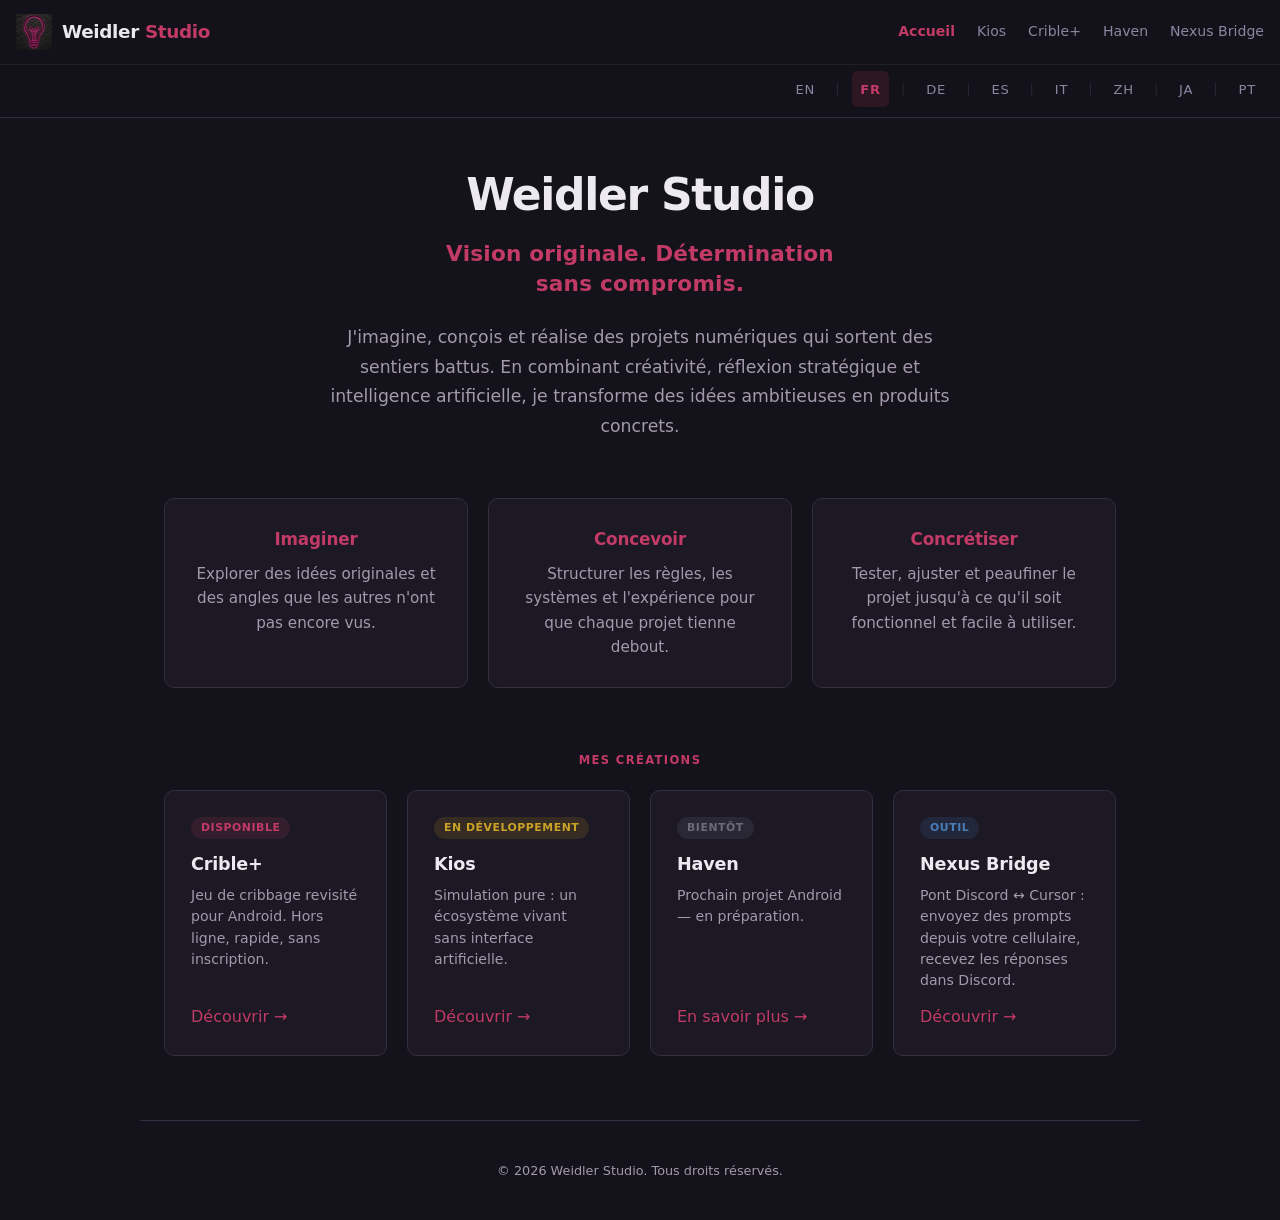
==== index.html @ 085fc71f "Add files via upload" ====
<!DOCTYPE html>
<html lang="fr">
<head>
    <meta charset="UTF-8">
    <meta name="viewport" content="width=device-width, initial-scale=1.0">
    <meta name="theme-color" content="#14121a">
    <meta name="color-scheme" content="dark">
    <title>Weidler Studio</title>
    <link rel="icon" href="assets/favicon.png" type="image/png" sizes="48x48">
    <link rel="stylesheet" href="css/site.css">
    <link rel="stylesheet" href="css/home.css">
</head>
<body class="page-home">

    <header class="site-header">
        <div class="header-top">
            <div class="header-brand">
                <a href="index.html" class="logo-link">
                    <img src="assets/logo-nav.png" alt="" class="logo-icon" width="36" height="36">
                    <span class="logo-text">Weidler <span>Studio</span></span>
                </a>
                <button type="button" class="nav-toggle" id="navToggle" aria-label="Menu" aria-expanded="false">☰</button>
            </div>
            <nav class="main-nav" id="mainNav" aria-label="Navigation principale">
                <a href="index.html" class="active" data-translate>Accueil</a>
                <a href="kios/index.html" data-translate>Kios</a>
                <a href="cribleplus/index.html">Crible+</a>
                <a href="haven/index.html">Haven</a>
                <a href="nexus-bridge/index.html">Nexus Bridge</a>
            </nav>
        </div>
        <div class="lang-bar">
            <span class="lang-status" id="langStatus" data-translate>Traduction…</span>
            <nav class="lang-switcher" id="langFlags" aria-label="Choisir la langue">
                <button type="button" class="lang-btn" data-lang="en" title="English">EN</button>
                <span class="lang-sep" aria-hidden="true">|</span>
                <button type="button" class="lang-btn active" data-lang="fr" title="Français">FR</button>
                <span class="lang-sep" aria-hidden="true">|</span>
                <button type="button" class="lang-btn" data-lang="de" title="Deutsch">DE</button>
                <span class="lang-sep" aria-hidden="true">|</span>
                <button type="button" class="lang-btn" data-lang="es" title="Español">ES</button>
                <span class="lang-sep" aria-hidden="true">|</span>
                <button type="button" class="lang-btn" data-lang="it" title="Italiano">IT</button>
                <span class="lang-sep" aria-hidden="true">|</span>
                <button type="button" class="lang-btn" data-lang="zh-CN" title="中文">ZH</button>
                <span class="lang-sep" aria-hidden="true">|</span>
                <button type="button" class="lang-btn" data-lang="ja" title="日本語">JA</button>
                <span class="lang-sep" aria-hidden="true">|</span>
                <button type="button" class="lang-btn" data-lang="pt" title="Português">PT</button>
            </nav>
        </div>
    </header>

    <main>
        <section class="home-hero">
            <h1 class="home-title" data-translate>Weidler Studio</h1>
            <p class="home-slogan" data-translate>Vision originale. Détermination sans compromis.</p>
            <p class="home-lead" data-translate>J'imagine, conçois et réalise des projets numériques qui sortent des sentiers battus. En combinant créativité, réflexion stratégique et intelligence artificielle, je transforme des idées ambitieuses en produits concrets.</p>
        </section>

        <div class="pillars">
            <article class="pillar-card">
                <h3 data-translate>Imaginer</h3>
                <p data-translate>Explorer des idées originales et des angles que les autres n'ont pas encore vus.</p>
            </article>
            <article class="pillar-card">
                <h3 data-translate>Concevoir</h3>
                <p data-translate>Structurer les règles, les systèmes et l'expérience pour que chaque projet tienne debout.</p>
            </article>
            <article class="pillar-card">
                <h3 data-translate>Concrétiser</h3>
                <p data-translate>Tester, ajuster et peaufiner le projet jusqu'à ce qu'il soit fonctionnel et facile à utiliser.</p>
            </article>
        </div>

        <p class="section-label" data-translate>Mes créations</p>
        <div class="products-grid">
            <a href="cribleplus/index.html" class="product-card">
                <span class="badge badge-available" data-translate>Disponible</span>
                <h3>Crible+</h3>
                <p data-translate>Jeu de cribbage revisité pour Android. Hors ligne, rapide, sans inscription.</p>
                <span class="card-arrow" data-translate>Découvrir →</span>
            </a>
            <a href="kios/index.html" class="product-card">
                <span class="badge badge-dev" data-translate>En développement</span>
                <h3>Kios</h3>
                <p data-translate>Simulation pure : un écosystème vivant sans interface artificielle.</p>
                <span class="card-arrow" data-translate>Découvrir →</span>
            </a>
            <a href="haven/index.html" class="product-card">
                <span class="badge badge-soon" data-translate>Bientôt</span>
                <h3>Haven</h3>
                <p data-translate>Prochain projet Android — en préparation.</p>
                <span class="card-arrow" data-translate>En savoir plus →</span>
            </a>
            <a href="nexus-bridge/index.html" class="product-card">
                <span class="badge badge-tool" data-translate>Outil</span>
                <h3>Nexus Bridge</h3>
                <p data-translate>Pont Discord ↔ Cursor : envoyez des prompts depuis votre cellulaire, recevez les réponses dans Discord.</p>
                <span class="card-arrow" data-translate>Découvrir →</span>
            </a>
        </div>
    </main>

    <footer class="site-footer" data-translate>&copy; 2026 Weidler Studio. Tous droits réservés.</footer>

    <script src="js/nav.js"></script>
    <script src="js/i18n.js"></script>
</body>
</html>
---- css/site.css ----
:root {
    --bg-deep: #08080c;
    --bg-surface: #111118;
    --bg-card: #18181f;
    --border: #2a2a35;
    --text: #e8e8ed;
    --text-muted: #8888a0;
    --accent: #b83a5c;
    --accent-dim: #8f2d48;
    --accent-glow: rgba(184, 58, 92, 0.18);
    --accent-soft: rgba(184, 58, 92, 0.1);
    --badge-dev: #c9a227;
    --badge-soon: #6b6b7a;
    --badge-tool: #4a7eb8;
    --radius: 10px;
    --header-h: 64px;
    --lang-bar-h: 34px;
    --font: "Segoe UI", system-ui, -apple-system, BlinkMacSystemFont, sans-serif;
}

*, *::before, *::after { box-sizing: border-box; margin: 0; padding: 0; }

html {
    scroll-behavior: smooth;
    overflow-x: hidden;
}

body {
    background-color: var(--bg-deep);
    color: var(--text);
    font-family: var(--font);
    line-height: 1.5;
    overflow-x: hidden;
    padding-top: calc(var(--header-h) + var(--lang-bar-h));
    min-width: 0;
}

img, video, svg { max-width: 100%; height: auto; }

/* ── Header ── */
.site-header {
    position: fixed;
    top: 0;
    left: 0;
    right: 0;
    z-index: 200;
    background: rgba(17, 17, 24, 0.94);
    backdrop-filter: blur(12px);
    -webkit-backdrop-filter: blur(12px);
    border-bottom: 1px solid var(--border);
}

.header-top {
    display: flex;
    align-items: center;
    justify-content: space-between;
    flex-wrap: wrap;
    gap: 12px;
    padding: 10px clamp(16px, 4vw, 40px);
    min-height: var(--header-h);
}

.header-brand {
    display: flex;
    align-items: center;
    gap: 12px;
    min-width: 0;
}

.logo-link {
    display: flex;
    align-items: center;
    gap: 10px;
    text-decoration: none;
    min-width: 0;
}

.logo-icon {
    width: 36px;
    height: 36px;
    object-fit: contain;
    flex-shrink: 0;
}

.logo-text {
    font-size: clamp(0.95rem, 2.8vw, 1.15rem);
    font-weight: 700;
    color: var(--text);
    letter-spacing: -0.02em;
    white-space: nowrap;
}

.logo-text span { color: var(--accent); }

.nav-toggle {
    display: none;
    background: var(--bg-card);
    border: 1px solid var(--border);
    color: var(--text);
    width: 40px;
    height: 40px;
    border-radius: 8px;
    font-size: 1.25rem;
    cursor: pointer;
    flex-shrink: 0;
}

.lang-bar {
    display: flex;
    align-items: center;
    justify-content: flex-end;
    gap: 14px;
    min-height: var(--lang-bar-h);
    padding: 6px clamp(16px, 4vw, 40px) 10px;
    border-top: 1px solid rgba(42, 42, 53, 0.55);
}

.lang-status {
    font-size: 0.68rem;
    color: var(--accent);
    display: none;
    white-space: nowrap;
    letter-spacing: 0.02em;
}
.lang-status.visible { display: inline; }

.lang-switcher {
    display: flex;
    flex-wrap: wrap;
    align-items: center;
    justify-content: flex-end;
    gap: 0;
    font-size: clamp(0.72rem, 1.8vw, 0.82rem);
    letter-spacing: 0.06em;
    text-transform: uppercase;
}

.lang-sep {
    color: var(--border);
    margin: 0 clamp(8px, 1.5vw, 12px);
    font-weight: 300;
    user-select: none;
    opacity: 0.9;
}

.lang-btn {
    background: none;
    border: none;
    color: var(--text-muted);
    padding: 6px 8px;
    min-height: 36px;
    font-family: inherit;
    font-size: inherit;
    font-weight: 500;
    letter-spacing: inherit;
    text-transform: inherit;
    cursor: pointer;
    white-space: nowrap;
    transition: color 0.2s ease, background 0.2s ease;
    border-radius: 6px;
    -webkit-tap-highlight-color: transparent;
}
.lang-btn .lang-native {
    font-weight: 400;
    text-transform: none;
    letter-spacing: 0;
    opacity: 0.88;
}
.lang-btn:hover { color: var(--text); }
.lang-btn.active {
    color: var(--accent);
    font-weight: 600;
}
.lang-btn:disabled { opacity: 0.4; cursor: wait; }

.main-nav {
    display: flex;
    align-items: center;
    gap: clamp(10px, 2.5vw, 22px);
    flex-wrap: wrap;
}
.main-nav a {
    color: var(--text-muted);
    text-decoration: none;
    font-size: clamp(0.78rem, 1.9vw, 0.88rem);
    font-weight: 500;
    transition: color 0.2s;
    white-space: nowrap;
}
.main-nav a:hover { color: var(--text); }
.main-nav a.active {
    color: var(--accent);
    font-weight: 600;
}

/* ── Layout ── */
main {
    width: 100%;
    max-width: 1000px;
    margin: 0 auto;
    padding: clamp(32px, 6vw, 56px) clamp(16px, 4vw, 24px);
}

.site-footer {
    text-align: center;
    color: var(--text-muted);
    font-size: clamp(0.75rem, 2vw, 0.8rem);
    padding: clamp(28px, 6vw, 40px) clamp(16px, 4vw, 24px);
    border-top: 1px solid var(--border);
    margin-top: 8px;
    max-width: 1000px;
    margin-left: auto;
    margin-right: auto;
}

/* ── Badges ── */
.badge {
    display: inline-block;
    padding: 3px 10px;
    border-radius: 20px;
    font-size: 0.68rem;
    font-weight: 700;
    letter-spacing: 0.05em;
    text-transform: uppercase;
    margin-bottom: 12px;
    width: fit-content;
}
.badge-available {
    background: var(--accent-soft);
    color: var(--accent);
}
.badge-dev {
    background: rgba(201, 162, 39, 0.15);
    color: var(--badge-dev);
}
.badge-soon {
    background: rgba(107, 107, 122, 0.2);
    color: var(--badge-soon);
}
.badge-tool {
    background: rgba(74, 126, 184, 0.15);
    color: var(--badge-tool);
}

/* ── Product pages ── */
.page-hero {
    display: grid;
    grid-template-columns: 1.1fr 0.9fr;
    gap: clamp(24px, 5vw, 40px);
    align-items: center;
    margin-bottom: clamp(40px, 8vw, 64px);
}

.page-hero h1 {
    font-size: clamp(1.75rem, 5vw, 2.4rem);
    font-weight: 800;
    letter-spacing: -0.03em;
    margin-bottom: 14px;
}

.page-hero .lead {
    color: var(--text-muted);
    font-size: clamp(0.95rem, 2.4vw, 1.05rem);
    line-height: 1.65;
    margin-bottom: 24px;
    max-width: 54ch;
}

.preview-box {
    background: var(--bg-surface);
    border: 1px solid rgba(184, 58, 92, 0.3);
    border-radius: var(--radius);
    aspect-ratio: 16 / 10;
    min-height: 160px;
    width: 100%;
    overflow: hidden;
    box-shadow: 0 0 24px var(--accent-glow);
}
.preview-box img {
    width: 100%;
    height: 100%;
    object-fit: cover;
    object-position: center;
    display: block;
}
.preview-box picture {
    display: block;
    width: 100%;
    height: 100%;
}
.preview-box.contain img { object-fit: contain; padding: 16px; }

.btn-primary {
    display: inline-block;
    background: var(--accent);
    color: #fff;
    padding: 12px 22px;
    border-radius: var(--radius);
    font-weight: 600;
    font-size: clamp(0.9rem, 2vw, 1rem);
    text-decoration: none;
    border: none;
    cursor: pointer;
    transition: transform 0.2s, box-shadow 0.2s, opacity 0.2s;
    max-width: 100%;
    text-align: center;
}
.btn-primary:hover {
    transform: translateY(-2px);
    box-shadow: 0 8px 24px var(--accent-glow);
}
.btn-primary:disabled,
.btn-primary.disabled {
    opacity: 0.45;
    cursor: not-allowed;
    transform: none;
    box-shadow: none;
    pointer-events: none;
}

.btn-outline {
    display: inline-block;
    background: transparent;
    border: 1px solid var(--accent);
    color: var(--accent);
    padding: 12px 22px;
    border-radius: var(--radius);
    font-weight: 600;
    font-size: clamp(0.9rem, 2vw, 1rem);
    text-decoration: none;
    transition: background 0.2s;
}
.btn-outline:hover { background: var(--accent-soft); }

.note-muted {
    color: var(--text-muted);
    font-size: 0.82rem;
    margin-top: 14px;
    line-height: 1.5;
    max-width: 48ch;
}

.features-section { margin-bottom: clamp(40px, 8vw, 64px); }

.features-title {
    font-size: clamp(1.15rem, 3vw, 1.4rem);
    font-weight: 700;
    margin-bottom: clamp(18px, 4vw, 24px);
    letter-spacing: -0.02em;
    text-align: center;
}

.features-grid {
    display: grid;
    grid-template-columns: repeat(auto-fit, minmax(min(100%, 260px), 1fr));
    gap: clamp(14px, 3vw, 20px);
}

.feature-card {
    background: var(--bg-surface);
    border: 1px solid var(--border);
    border-radius: var(--radius);
    padding: clamp(20px, 4vw, 28px);
    text-align: center;
}
.feature-card h3 {
    color: var(--accent);
    font-size: 1rem;
    font-weight: 700;
    margin-bottom: 10px;
}
.feature-card p {
    color: var(--text-muted);
    font-size: 0.92rem;
    line-height: 1.55;
}

/* ── Discussion (Kios) ── */
.discussion-title {
    font-size: clamp(1.25rem, 3.5vw, 1.6rem);
    font-weight: 700;
    letter-spacing: -0.02em;
    margin-bottom: 8px;
}
.discussion-subtitle {
    color: var(--text-muted);
    font-size: clamp(0.88rem, 2.4vw, 0.95rem);
    margin-bottom: 24px;
    line-height: 1.6;
    max-width: 60ch;
}

.form-card {
    background: var(--bg-surface);
    border: 1px solid var(--border);
    border-radius: var(--radius);
    padding: clamp(20px, 4vw, 28px);
    margin-bottom: 28px;
}
.form-grid { display: grid; grid-template-columns: 1fr; gap: 16px; }
.form-group {
    display: flex;
    flex-direction: column;
    gap: 8px;
}
.form-group label {
    color: var(--text-muted);
    font-size: 0.85rem;
    font-weight: 500;
}
input, textarea {
    width: 100%;
    background: var(--bg-card);
    border: 1px solid var(--border);
    border-radius: 6px;
    padding: 12px 16px;
    color: var(--text);
    font-family: inherit;
    font-size: 16px;
    transition: border-color 0.2s;
}
input:focus, textarea:focus {
    outline: none;
    border-color: var(--accent);
}
textarea { resize: vertical; min-height: 100px; }

.btn-submit {
    width: fit-content;
    background: transparent;
    border: 1px solid var(--accent);
    color: var(--accent);
    padding: 12px 22px;
    border-radius: 6px;
    font-weight: 600;
    font-size: 0.92rem;
    cursor: pointer;
    transition: background 0.2s;
}
.btn-submit:hover { background: var(--accent-soft); }

.comment-list { display: flex; flex-direction: column; gap: 12px; }
.comment-card {
    background: var(--bg-surface);
    border: 1px solid var(--border);
    border-radius: var(--radius);
    padding: clamp(16px, 3vw, 22px);
}
.comment-author {
    font-weight: 600;
    color: var(--accent);
    font-size: 0.92rem;
    margin-bottom: 6px;
}
.comment-text {
    color: var(--text);
    font-size: 0.95rem;
    word-break: break-word;
    margin-bottom: 6px;
}
.btn-translate-comment {
    background: none;
    border: none;
    padding: 0;
    font-family: inherit;
    font-size: 0.78rem;
    font-weight: 600;
    color: var(--accent);
    cursor: pointer;
    text-decoration: underline;
    text-underline-offset: 3px;
}
.btn-translate-comment:disabled { opacity: 0.5; cursor: wait; }
.comments-empty-msg {
    color: var(--text-muted);
    font-size: 0.92rem;
    text-align: center;
    padding: 1.5rem;
    border: 1px dashed var(--border);
    border-radius: var(--radius);
}

/* ── Teaser (Haven) ── */
.teaser-box {
    text-align: center;
    padding: clamp(40px, 8vw, 64px) clamp(20px, 4vw, 32px);
    background: var(--bg-surface);
    border: 1px solid var(--border);
    border-radius: var(--radius);
    max-width: 520px;
    margin: 0 auto;
}
.teaser-box h1 { margin-bottom: 16px; }
.teaser-box p {
    color: var(--text-muted);
    line-height: 1.65;
    margin-bottom: 8px;
}

/* ── Responsive ── */
@media (max-width: 992px) {
    .page-hero { grid-template-columns: 1fr; }
    .preview-box { order: -1; max-height: 280px; }
}

@media (max-width: 768px) {
    :root { --header-h: 56px; --lang-bar-h: auto; }
    body { padding-top: 0; }
    .site-header { position: relative; }
    .header-top { min-height: 56px; }
    .nav-toggle { display: block; }
    .main-nav {
        display: none;
        flex-direction: column;
        align-items: flex-start;
        gap: 0;
        width: 100%;
        padding: 8px clamp(16px, 4vw, 40px) 12px;
        border-top: 1px solid var(--border);
    }
    .main-nav.open { display: flex; }
    .main-nav a {
        display: block;
        width: 100%;
        padding: 14px 0;
        border-bottom: 1px solid var(--border);
    }
    .main-nav a:last-child { border-bottom: none; }
    .lang-bar {
        justify-content: center;
        padding: 10px clamp(12px, 3vw, 24px) 14px;
    }
    .lang-switcher {
        justify-content: center;
        gap: 8px;
        font-size: 0.78rem;
    }
    .lang-sep { display: none; }
    .lang-btn {
        padding: 12px 14px;
        min-height: 44px;
        min-width: 44px;
        background: var(--bg-card);
        border: 1px solid var(--border);
        border-radius: 8px;
    }
    .lang-btn.active {
        background: var(--accent-soft);
        border-color: rgba(184, 58, 92, 0.45);
    }
    main { padding-top: 24px; }
}

@media (max-width: 400px) {
    .lang-switcher { font-size: 0.72rem; gap: 6px; }
    .lang-btn { padding: 10px 12px; min-width: 40px; }
    .btn-submit, .btn-primary { width: 100%; }
}

@supports (padding: max(0px)) {
    .header-top {
        padding-left: max(16px, env(safe-area-inset-left));
        padding-right: max(16px, env(safe-area-inset-right));
    }
    .lang-bar {
        padding-left: max(16px, env(safe-area-inset-left));
        padding-right: max(16px, env(safe-area-inset-right));
        padding-bottom: max(10px, env(safe-area-inset-bottom));
    }
}
---- css/home.css ----
/* ── Accueil uniquement (index.html) ── */

.page-home {
    --home-bg: #14121a;
    --home-surface: #1c1824;
    --home-card: #221e2c;
    --home-border: #342e42;
    --home-text: #eceaf0;
    --home-muted: #a39aad;
    --home-accent: #c23a66;
    --home-accent-soft: rgba(194, 58, 102, 0.14);

    background-color: var(--home-bg);
    color: var(--home-text);
}

.page-home .site-header {
    background: rgba(20, 18, 26, 0.96);
    border-bottom-color: var(--home-border);
}

.page-home .logo-text span,
.page-home .main-nav a.active,
.page-home .lang-btn.active,
.page-home .section-label,
.page-home .pillar-card h3,
.page-home .product-card .card-arrow {
    color: var(--home-accent);
}

.page-home .lang-btn.active {
    background: var(--home-accent-soft);
    border-color: rgba(194, 58, 102, 0.4);
}

.page-home .site-footer {
    border-top-color: var(--home-border);
    color: var(--home-muted);
}

/* ── Hero ── */
.page-home .home-hero {
    text-align: center;
    margin-bottom: clamp(36px, 7vw, 56px);
    padding: clamp(8px, 2vw, 16px) 0 0;
}

.page-home .home-title {
    font-size: clamp(2rem, 6.5vw, 2.75rem);
    font-weight: 800;
    letter-spacing: -0.03em;
    color: var(--home-text);
    margin-bottom: clamp(12px, 3vw, 18px);
    line-height: 1.15;
}

.page-home .home-slogan {
    font-size: clamp(1.05rem, 3.8vw, 1.35rem);
    font-weight: 600;
    color: var(--home-accent);
    letter-spacing: 0.01em;
    line-height: 1.4;
    margin-bottom: clamp(18px, 4vw, 24px);
    max-width: 28ch;
    margin-left: auto;
    margin-right: auto;
}

.page-home .home-lead {
    color: var(--home-muted);
    font-size: clamp(0.98rem, 2.6vw, 1.08rem);
    max-width: 58ch;
    margin: 0 auto;
    line-height: 1.72;
}

/* ── Piliers ── */
.page-home .pillars {
    display: grid;
    grid-template-columns: repeat(auto-fit, minmax(min(100%, 240px), 1fr));
    gap: clamp(14px, 3vw, 20px);
    margin-bottom: clamp(40px, 7vw, 64px);
}

.page-home .pillar-card {
    background: var(--home-surface);
    border: 1px solid var(--home-border);
    border-radius: var(--radius);
    padding: clamp(20px, 4vw, 28px);
    text-align: center;
}

.page-home .pillar-card h3 {
    font-size: 1.05rem;
    font-weight: 700;
    margin-bottom: 10px;
    letter-spacing: -0.01em;
}

.page-home .pillar-card p {
    color: var(--home-muted);
    font-size: clamp(0.9rem, 2.2vw, 0.95rem);
    line-height: 1.6;
}

/* ── Produits ── */
.page-home .section-label {
    font-size: 0.72rem;
    font-weight: 700;
    letter-spacing: 0.12em;
    text-transform: uppercase;
    margin-bottom: 20px;
    text-align: center;
}

.page-home .products-grid {
    display: grid;
    grid-template-columns: repeat(auto-fit, minmax(min(100%, 220px), 1fr));
    gap: clamp(14px, 3vw, 20px);
}

.page-home .product-card {
    display: flex;
    flex-direction: column;
    background: var(--home-surface);
    border: 1px solid var(--home-border);
    border-radius: var(--radius);
    padding: clamp(20px, 4vw, 26px);
    text-decoration: none;
    color: inherit;
    transition: border-color 0.2s, transform 0.2s, box-shadow 0.2s;
    min-width: 0;
}

.page-home .product-card:hover {
    border-color: rgba(194, 58, 102, 0.45);
    transform: translateY(-2px);
    box-shadow: 0 8px 28px rgba(0, 0, 0, 0.3);
}

.page-home .product-card h3 {
    font-size: 1.1rem;
    font-weight: 700;
    margin-bottom: 8px;
    letter-spacing: -0.01em;
    color: var(--home-text);
}

.page-home .product-card p {
    color: var(--home-muted);
    font-size: 0.88rem;
    line-height: 1.5;
    flex: 1;
    margin-bottom: 14px;
}

.page-home .badge-available {
    background: var(--home-accent-soft);
    color: var(--home-accent);
}

/* ── Mobile first (Android) ── */
@media (max-width: 768px) {
    .page-home main {
        padding-top: 16px;
        padding-bottom: 28px;
    }

    .page-home .home-hero {
        margin-bottom: 28px;
        padding-top: 4px;
    }

    .page-home .home-title {
        font-size: clamp(1.85rem, 8vw, 2.2rem);
        margin-bottom: 10px;
    }

    .page-home .home-slogan {
        font-size: clamp(1rem, 4.2vw, 1.12rem);
        margin-bottom: 14px;
    }

    .page-home .home-lead {
        font-size: 0.95rem;
        line-height: 1.68;
        text-align: left;
    }

    .page-home .pillars {
        margin-bottom: 32px;
    }

    .page-home .pillar-card {
        text-align: left;
        padding: 18px 20px;
    }
}

@media (max-width: 400px) {
    .page-home .home-lead {
        font-size: 0.92rem;
    }
}
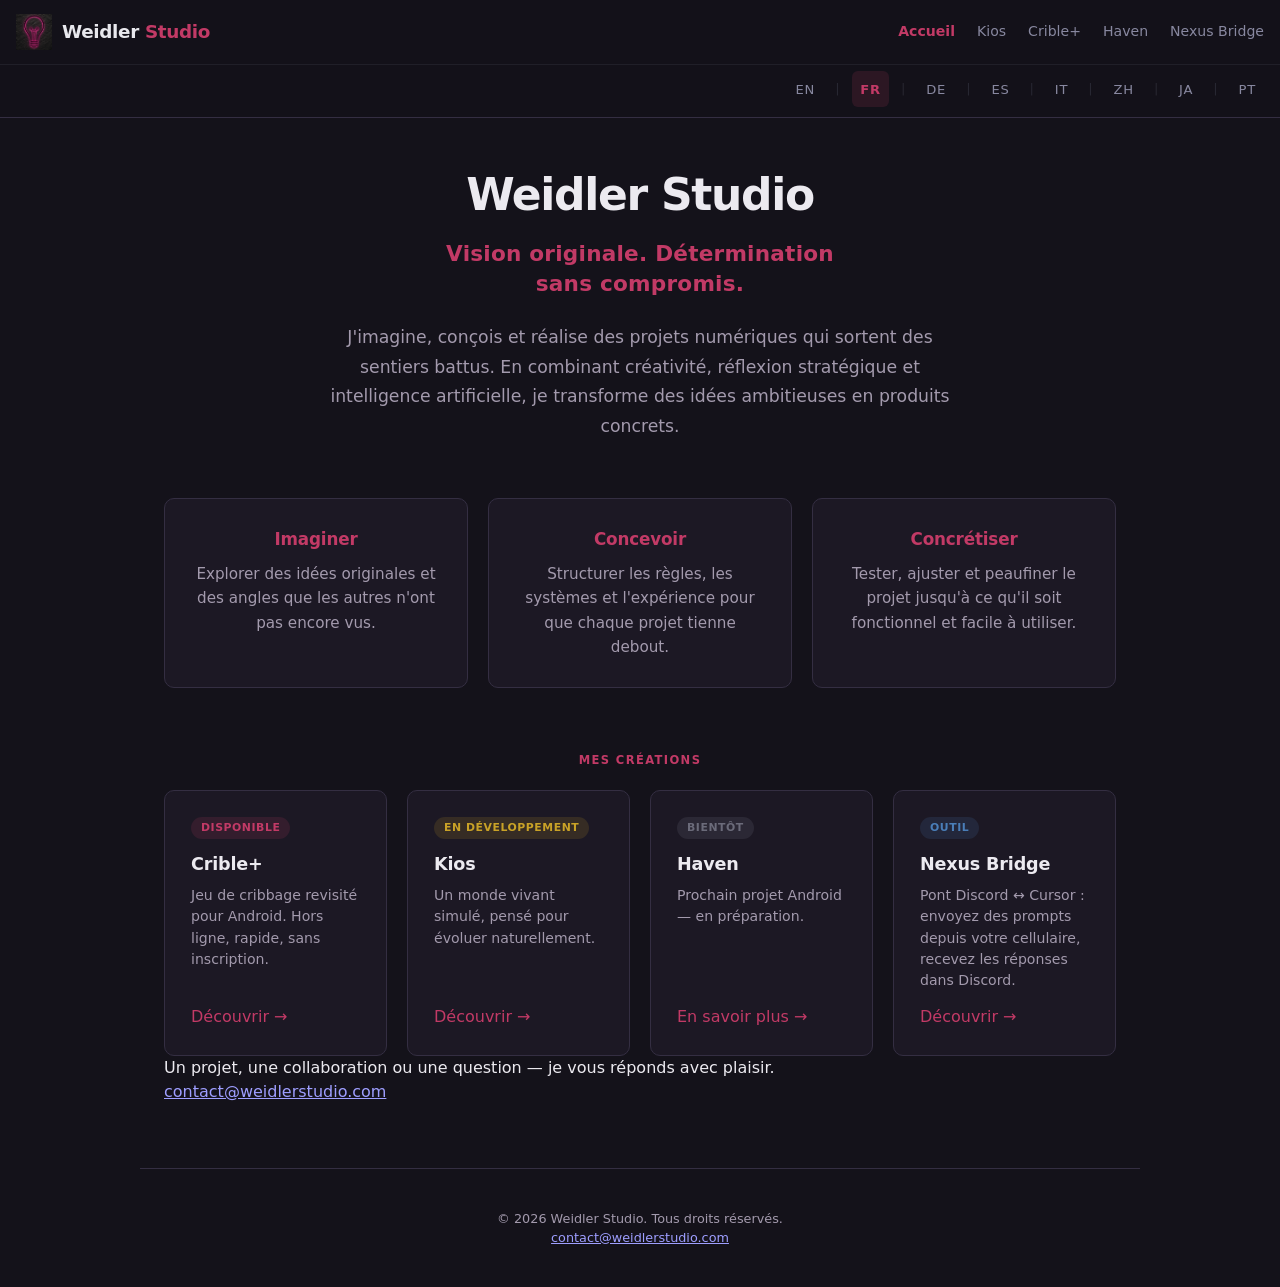
==== commit 2fdf59a5: "Add files via upload" ====
--- a/index.html
+++ b/index.html
@@ -6,7 +6,7 @@
     <meta name="theme-color" content="#14121a">
     <meta name="color-scheme" content="dark">
     <title>Weidler Studio</title>
-    <link rel="icon" href="assets/favicon.png" type="image/png" sizes="48x48">
+    <link rel="icon" href="logo%20weidlerstudio.png" type="image/png">
     <link rel="stylesheet" href="css/site.css">
     <link rel="stylesheet" href="css/home.css">
 </head>
@@ -16,7 +16,7 @@
         <div class="header-top">
             <div class="header-brand">
                 <a href="index.html" class="logo-link">
-                    <img src="assets/logo-nav.png" alt="" class="logo-icon" width="36" height="36">
+                    <img src="logo weidlerstudio.png" alt="" class="logo-icon" width="36" height="36">
                     <span class="logo-text">Weidler <span>Studio</span></span>
                 </a>
                 <button type="button" class="nav-toggle" id="navToggle" aria-label="Menu" aria-expanded="false">☰</button>
@@ -84,7 +84,7 @@
             <a href="kios/index.html" class="product-card">
                 <span class="badge badge-dev" data-translate>En développement</span>
                 <h3>Kios</h3>
-                <p data-translate>Simulation pure : un écosystème vivant sans interface artificielle.</p>
+                <p data-translate>Un monde vivant simulé, pensé pour évoluer naturellement.</p>
                 <span class="card-arrow" data-translate>Découvrir →</span>
             </a>
             <a href="haven/index.html" class="product-card">
@@ -100,9 +100,17 @@
                 <span class="card-arrow" data-translate>Découvrir →</span>
             </a>
         </div>
+
+        <section class="home-contact" aria-label="Contact">
+            <p class="home-contact-lead" data-translate>Un projet, une collaboration ou une question — je vous réponds avec plaisir.</p>
+            <a href="mailto:contact@weidlerstudio.com" class="home-contact-email">contact@weidlerstudio.com</a>
+        </section>
     </main>
 
-    <footer class="site-footer" data-translate>&copy; 2026 Weidler Studio. Tous droits réservés.</footer>
+    <footer class="site-footer site-footer--home">
+        <p class="site-footer-copy" data-translate>&copy; 2026 Weidler Studio. Tous droits réservés.</p>
+        <a href="mailto:contact@weidlerstudio.com" class="site-footer-email">contact@weidlerstudio.com</a>
+    </footer>
 
     <script src="js/nav.js"></script>
     <script src="js/i18n.js"></script>
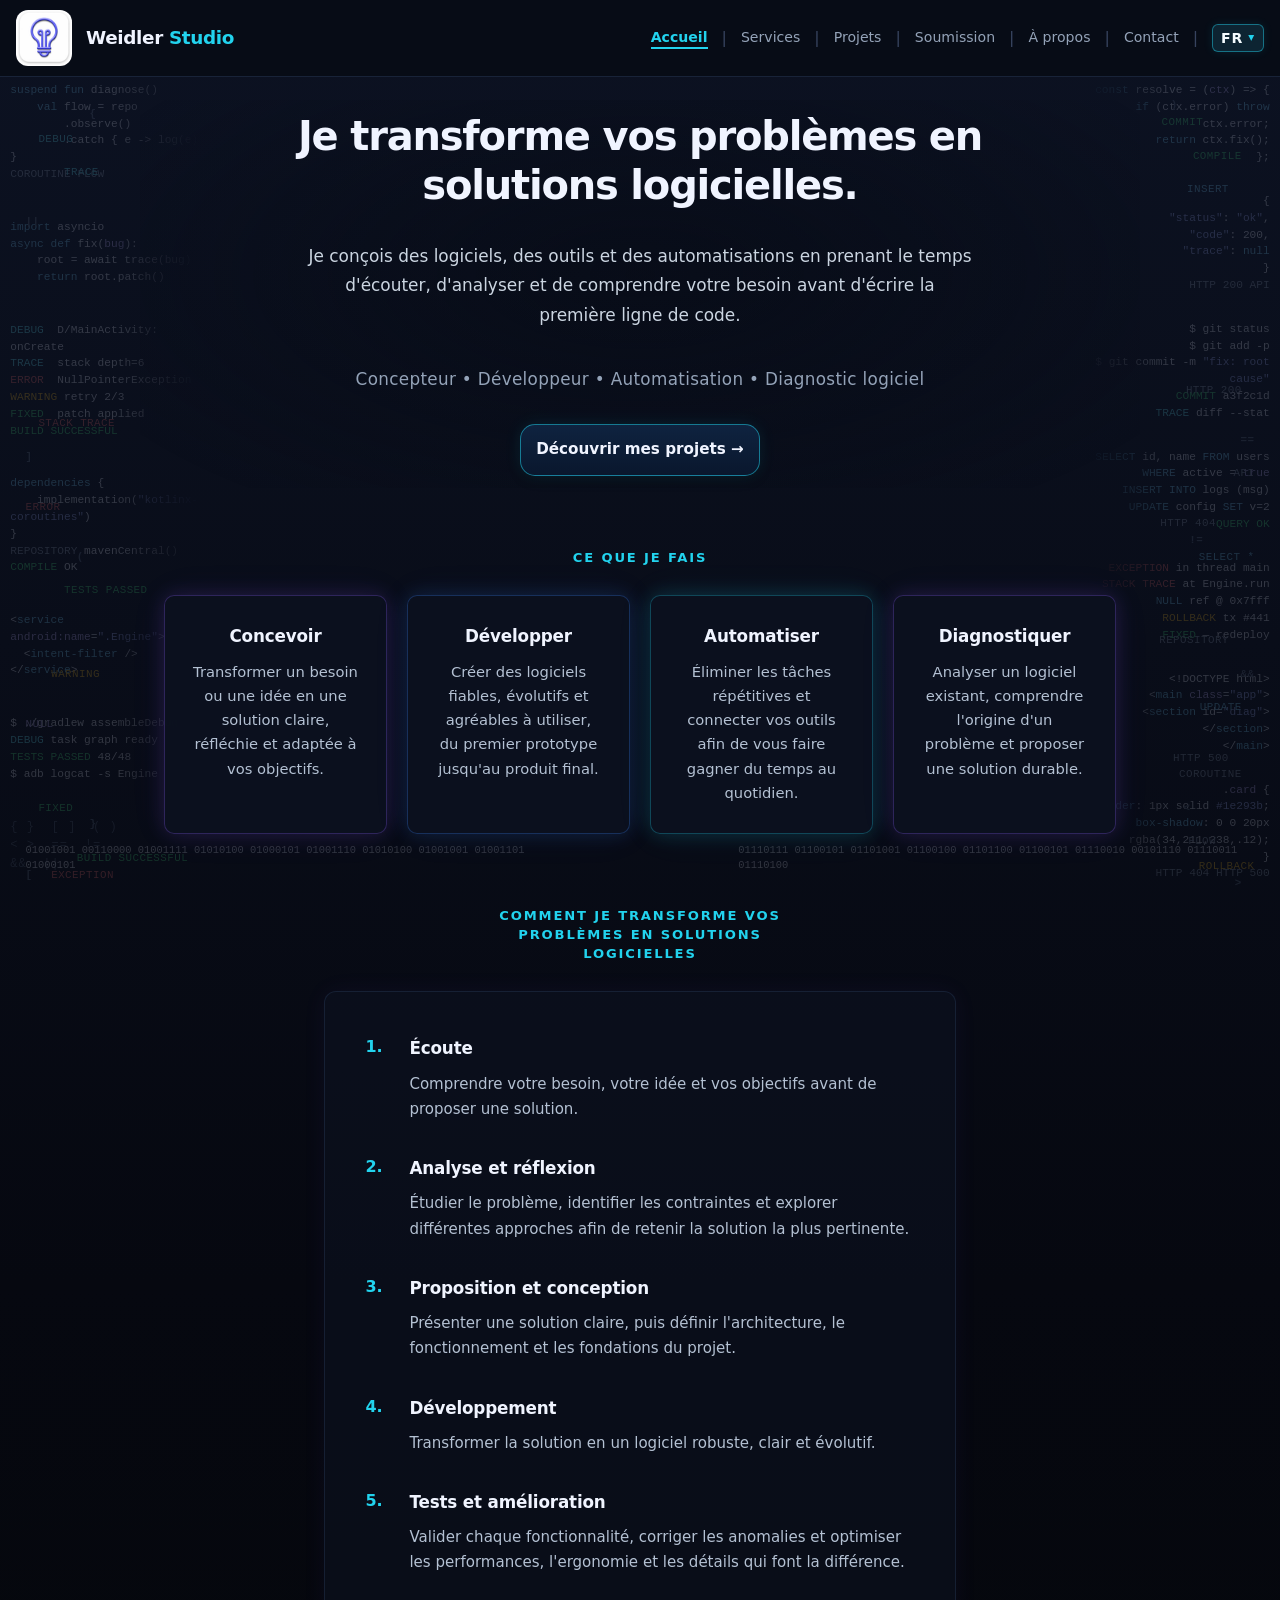
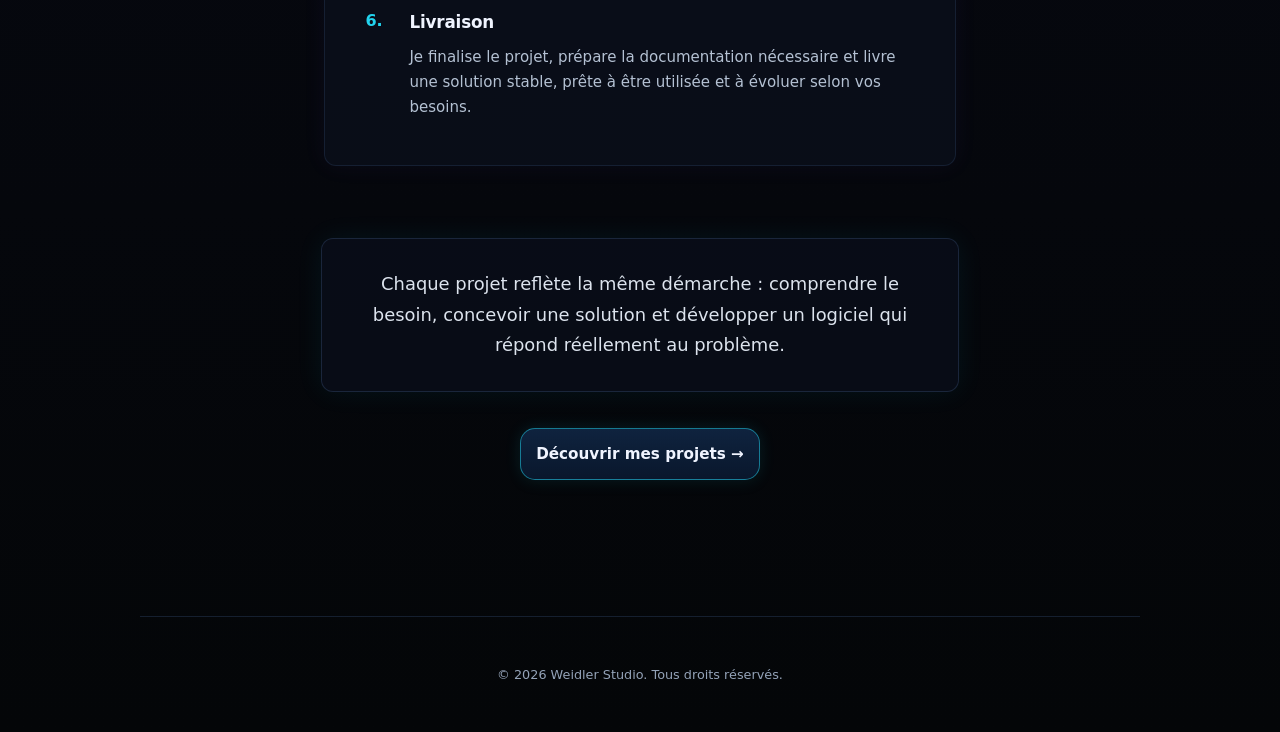
==== commit ca09fa28: "Add files via upload" ====
--- a/index.html
+++ b/index.html
@@ -3,33 +3,38 @@
 <head>
     <meta charset="UTF-8">
     <meta name="viewport" content="width=device-width, initial-scale=1.0">
-    <meta name="theme-color" content="#14121a">
+    <meta name="theme-color" content="#0a0e1a">
     <meta name="color-scheme" content="dark">
     <title>Weidler Studio</title>
-    <link rel="icon" href="logo%20weidlerstudio.png" type="image/png">
+    <link rel="icon" href="assets/logo/favicon.png" type="image/png">
     <link rel="stylesheet" href="css/site.css">
     <link rel="stylesheet" href="css/home.css">
 </head>
-<body class="page-home">
+<body class="page-home" data-nav-root="" data-nav-active="home">
+    <script src="js/site-bg.js"></script>
 
     <header class="site-header">
         <div class="header-top">
             <div class="header-brand">
                 <a href="index.html" class="logo-link">
-                    <img src="logo weidlerstudio.png" alt="" class="logo-icon" width="36" height="36">
+                    <img src="assets/logo/logo-nav.png" alt="" class="logo-icon" width="56" height="56">
                     <span class="logo-text">Weidler <span>Studio</span></span>
                 </a>
-                <button type="button" class="nav-toggle" id="navToggle" aria-label="Menu" aria-expanded="false">☰</button>
             </div>
             <nav class="main-nav" id="mainNav" aria-label="Navigation principale">
-                <a href="index.html" class="active" data-translate>Accueil</a>
-                <a href="kios/index.html" data-translate>Kios</a>
-                <a href="cribleplus/index.html">Crible+</a>
-                <a href="haven/index.html">Haven</a>
-                <a href="nexus-bridge/index.html">Nexus Bridge</a>
+                <a href="index.html"><span class="nav-link-text" data-translate>Accueil</span></a>
+                <span class="nav-sep" aria-hidden="true">|</span>
+                <a href="services/index.html"><span class="nav-link-text" data-translate>Services</span></a>
+                <span class="nav-sep" aria-hidden="true">|</span>
+                <a href="projects/index.html"><span class="nav-link-text" data-translate>Projets</span></a>
+                <span class="nav-sep" aria-hidden="true">|</span>
+                <a href="soumission/index.html"><span class="nav-link-text" data-translate>Soumission</span></a>
+                <span class="nav-sep" aria-hidden="true">|</span>
+                <a href="about/index.html"><span class="nav-link-text" data-translate>À propos</span></a>
+                <span class="nav-sep" aria-hidden="true">|</span>
+                <a href="contact/index.html"><span class="nav-link-text" data-translate>Contact</span></a>
             </nav>
-        </div>
-        <div class="lang-bar">
+            <script src="js/site-nav.js?v=3"></script>
             <span class="lang-status" id="langStatus" data-translate>Traduction…</span>
             <nav class="lang-switcher" id="langFlags" aria-label="Choisir la langue">
                 <button type="button" class="lang-btn" data-lang="en" title="English">EN</button>
@@ -48,68 +53,86 @@
                 <span class="lang-sep" aria-hidden="true">|</span>
                 <button type="button" class="lang-btn" data-lang="pt" title="Português">PT</button>
             </nav>
+            <script src="js/lang-ui.js"></script>
+            <button type="button" class="nav-toggle" id="navToggle" aria-label="Menu" aria-expanded="false">☰</button>
         </div>
     </header>
 
     <main>
         <section class="home-hero">
-            <h1 class="home-title" data-translate>Weidler Studio</h1>
-            <p class="home-slogan" data-translate>Vision originale. Détermination sans compromis.</p>
-            <p class="home-lead" data-translate>J'imagine, conçois et réalise des projets numériques qui sortent des sentiers battus. En combinant créativité, réflexion stratégique et intelligence artificielle, je transforme des idées ambitieuses en produits concrets.</p>
+            <h1 class="home-title">
+                <span class="home-title-line" data-translate>Je transforme vos problèmes en</span>
+                <span class="home-title-line" data-translate>solutions logicielles.</span>
+            </h1>
+            <p class="home-lead" data-translate>Je conçois des logiciels, des outils et des automatisations en prenant le temps d'écouter, d'analyser et de comprendre votre besoin avant d'écrire la première ligne de code.</p>
+            <p class="home-subtitle" data-translate>Concepteur • Développeur • Automatisation • Diagnostic logiciel</p>
+            <div class="hero-actions">
+                <a href="projects/index.html" class="btn home-btn--primary" data-translate>Découvrir mes projets →</a>
+            </div>
         </section>
 
-        <div class="pillars">
-            <article class="pillar-card">
-                <h3 data-translate>Imaginer</h3>
-                <p data-translate>Explorer des idées originales et des angles que les autres n'ont pas encore vus.</p>
-            </article>
-            <article class="pillar-card">
-                <h3 data-translate>Concevoir</h3>
-                <p data-translate>Structurer les règles, les systèmes et l'expérience pour que chaque projet tienne debout.</p>
-            </article>
-            <article class="pillar-card">
-                <h3 data-translate>Concrétiser</h3>
-                <p data-translate>Tester, ajuster et peaufiner le projet jusqu'à ce qu'il soit fonctionnel et facile à utiliser.</p>
-            </article>
-        </div>
+        <section class="home-section" aria-labelledby="section-services">
+            <h2 class="section-label" id="section-services" data-translate>Ce que je fais</h2>
+            <div class="home-cards-grid home-cards-grid--4">
+                <article class="home-card home-card--violet">
+                    <h3 data-translate>Concevoir</h3>
+                    <p data-translate>Transformer un besoin ou une idée en une solution claire, réfléchie et adaptée à vos objectifs.</p>
+                </article>
+                <article class="home-card home-card--blue">
+                    <h3 data-translate>Développer</h3>
+                    <p data-translate>Créer des logiciels fiables, évolutifs et agréables à utiliser, du premier prototype jusqu'au produit final.</p>
+                </article>
+                <article class="home-card home-card--cyan">
+                    <h3 data-translate>Automatiser</h3>
+                    <p data-translate>Éliminer les tâches répétitives et connecter vos outils afin de vous faire gagner du temps au quotidien.</p>
+                </article>
+                <article class="home-card home-card--violet">
+                    <h3 data-translate>Diagnostiquer</h3>
+                    <p data-translate>Analyser un logiciel existant, comprendre l'origine d'un problème et proposer une solution durable.</p>
+                </article>
+            </div>
+        </section>
 
-        <p class="section-label" data-translate>Mes créations</p>
-        <div class="products-grid">
-            <a href="cribleplus/index.html" class="product-card">
-                <span class="badge badge-available" data-translate>Disponible</span>
-                <h3>Crible+</h3>
-                <p data-translate>Jeu de cribbage revisité pour Android. Hors ligne, rapide, sans inscription.</p>
-                <span class="card-arrow" data-translate>Découvrir →</span>
-            </a>
-            <a href="kios/index.html" class="product-card">
-                <span class="badge badge-dev" data-translate>En développement</span>
-                <h3>Kios</h3>
-                <p data-translate>Un monde vivant simulé, pensé pour évoluer naturellement.</p>
-                <span class="card-arrow" data-translate>Découvrir →</span>
-            </a>
-            <a href="haven/index.html" class="product-card">
-                <span class="badge badge-soon" data-translate>Bientôt</span>
-                <h3>Haven</h3>
-                <p data-translate>Prochain projet Android — en préparation.</p>
-                <span class="card-arrow" data-translate>En savoir plus →</span>
-            </a>
-            <a href="nexus-bridge/index.html" class="product-card">
-                <span class="badge badge-tool" data-translate>Outil</span>
-                <h3>Nexus Bridge</h3>
-                <p data-translate>Pont Discord ↔ Cursor : envoyez des prompts depuis votre cellulaire, recevez les réponses dans Discord.</p>
-                <span class="card-arrow" data-translate>Découvrir →</span>
-            </a>
-        </div>
+        <section class="home-section home-section--process" aria-labelledby="section-process">
+            <h2 class="section-label" id="section-process" data-translate>Comment je transforme vos problèmes en solutions logicielles</h2>
+            <ol class="home-process-list">
+                <li class="home-process-item">
+                    <h3 data-translate>Écoute</h3>
+                    <p data-translate>Comprendre votre besoin, votre idée et vos objectifs avant de proposer une solution.</p>
+                </li>
+                <li class="home-process-item">
+                    <h3 data-translate>Analyse et réflexion</h3>
+                    <p data-translate>Étudier le problème, identifier les contraintes et explorer différentes approches afin de retenir la solution la plus pertinente.</p>
+                </li>
+                <li class="home-process-item">
+                    <h3 data-translate>Proposition et conception</h3>
+                    <p data-translate>Présenter une solution claire, puis définir l'architecture, le fonctionnement et les fondations du projet.</p>
+                </li>
+                <li class="home-process-item">
+                    <h3 data-translate>Développement</h3>
+                    <p data-translate>Transformer la solution en un logiciel robuste, clair et évolutif.</p>
+                </li>
+                <li class="home-process-item">
+                    <h3 data-translate>Tests et amélioration</h3>
+                    <p data-translate>Valider chaque fonctionnalité, corriger les anomalies et optimiser les performances, l'ergonomie et les détails qui font la différence.</p>
+                </li>
+                <li class="home-process-item">
+                    <h3 data-translate>Livraison</h3>
+                    <p data-translate>Je finalise le projet, prépare la documentation nécessaire et livre une solution stable, prête à être utilisée et à évoluer selon vos besoins.</p>
+                </li>
+            </ol>
+        </section>
 
-        <section class="home-contact" aria-label="Contact">
-            <p class="home-contact-lead" data-translate>Un projet, une collaboration ou une question — je vous réponds avec plaisir.</p>
-            <a href="mailto:contact@weidlerstudio.com" class="home-contact-email">contact@weidlerstudio.com</a>
+        <section class="home-section home-conclusion">
+            <p class="home-lead" data-translate>Chaque projet reflète la même démarche : comprendre le besoin, concevoir une solution et développer un logiciel qui répond réellement au problème.</p>
+            <div class="hero-actions">
+                <a href="projects/index.html" class="btn home-btn--primary" data-translate>Découvrir mes projets →</a>
+            </div>
         </section>
     </main>
 
     <footer class="site-footer site-footer--home">
         <p class="site-footer-copy" data-translate>&copy; 2026 Weidler Studio. Tous droits réservés.</p>
-        <a href="mailto:contact@weidlerstudio.com" class="site-footer-email">contact@weidlerstudio.com</a>
     </footer>
 
     <script src="js/nav.js"></script>
--- a/css/site.css
+++ b/css/site.css
@@ -1,570 +1,1813 @@
-:root {
-    --bg-deep: #08080c;
-    --bg-surface: #111118;
-    --bg-card: #18181f;
-    --border: #2a2a35;
-    --text: #e8e8ed;
-    --text-muted: #8888a0;
-    --accent: #b83a5c;
-    --accent-dim: #8f2d48;
-    --accent-glow: rgba(184, 58, 92, 0.18);
-    --accent-soft: rgba(184, 58, 92, 0.1);
-    --badge-dev: #c9a227;
-    --badge-soon: #6b6b7a;
-    --badge-tool: #4a7eb8;
-    --radius: 10px;
-    --header-h: 64px;
-    --lang-bar-h: 34px;
-    --font: "Segoe UI", system-ui, -apple-system, BlinkMacSystemFont, sans-serif;
-}
-
-*, *::before, *::after { box-sizing: border-box; margin: 0; padding: 0; }
-
-html {
-    scroll-behavior: smooth;
-    overflow-x: hidden;
-}
-
-body {
-    background-color: var(--bg-deep);
-    color: var(--text);
-    font-family: var(--font);
-    line-height: 1.5;
-    overflow-x: hidden;
-    padding-top: calc(var(--header-h) + var(--lang-bar-h));
-    min-width: 0;
-}
-
-img, video, svg { max-width: 100%; height: auto; }
-
-/* ── Header ── */
-.site-header {
-    position: fixed;
-    top: 0;
-    left: 0;
-    right: 0;
-    z-index: 200;
-    background: rgba(17, 17, 24, 0.94);
-    backdrop-filter: blur(12px);
-    -webkit-backdrop-filter: blur(12px);
-    border-bottom: 1px solid var(--border);
-}
-
-.header-top {
-    display: flex;
-    align-items: center;
-    justify-content: space-between;
-    flex-wrap: wrap;
-    gap: 12px;
-    padding: 10px clamp(16px, 4vw, 40px);
-    min-height: var(--header-h);
-}
-
-.header-brand {
-    display: flex;
-    align-items: center;
-    gap: 12px;
-    min-width: 0;
-}
-
-.logo-link {
-    display: flex;
-    align-items: center;
-    gap: 10px;
-    text-decoration: none;
-    min-width: 0;
-}
-
-.logo-icon {
-    width: 36px;
-    height: 36px;
-    object-fit: contain;
-    flex-shrink: 0;
-}
-
-.logo-text {
-    font-size: clamp(0.95rem, 2.8vw, 1.15rem);
-    font-weight: 700;
-    color: var(--text);
-    letter-spacing: -0.02em;
-    white-space: nowrap;
-}
-
-.logo-text span { color: var(--accent); }
-
-.nav-toggle {
-    display: none;
-    background: var(--bg-card);
-    border: 1px solid var(--border);
-    color: var(--text);
-    width: 40px;
-    height: 40px;
-    border-radius: 8px;
-    font-size: 1.25rem;
-    cursor: pointer;
-    flex-shrink: 0;
-}
-
-.lang-bar {
-    display: flex;
-    align-items: center;
-    justify-content: flex-end;
-    gap: 14px;
-    min-height: var(--lang-bar-h);
-    padding: 6px clamp(16px, 4vw, 40px) 10px;
-    border-top: 1px solid rgba(42, 42, 53, 0.55);
-}
-
-.lang-status {
-    font-size: 0.68rem;
-    color: var(--accent);
-    display: none;
-    white-space: nowrap;
-    letter-spacing: 0.02em;
-}
-.lang-status.visible { display: inline; }
-
-.lang-switcher {
-    display: flex;
-    flex-wrap: wrap;
-    align-items: center;
-    justify-content: flex-end;
-    gap: 0;
-    font-size: clamp(0.72rem, 1.8vw, 0.82rem);
-    letter-spacing: 0.06em;
-    text-transform: uppercase;
-}
-
-.lang-sep {
-    color: var(--border);
-    margin: 0 clamp(8px, 1.5vw, 12px);
-    font-weight: 300;
-    user-select: none;
-    opacity: 0.9;
-}
-
-.lang-btn {
-    background: none;
-    border: none;
-    color: var(--text-muted);
-    padding: 6px 8px;
-    min-height: 36px;
-    font-family: inherit;
-    font-size: inherit;
-    font-weight: 500;
-    letter-spacing: inherit;
-    text-transform: inherit;
-    cursor: pointer;
-    white-space: nowrap;
-    transition: color 0.2s ease, background 0.2s ease;
-    border-radius: 6px;
-    -webkit-tap-highlight-color: transparent;
-}
-.lang-btn .lang-native {
-    font-weight: 400;
-    text-transform: none;
-    letter-spacing: 0;
-    opacity: 0.88;
-}
-.lang-btn:hover { color: var(--text); }
-.lang-btn.active {
-    color: var(--accent);
-    font-weight: 600;
-}
-.lang-btn:disabled { opacity: 0.4; cursor: wait; }
-
-.main-nav {
-    display: flex;
-    align-items: center;
-    gap: clamp(10px, 2.5vw, 22px);
-    flex-wrap: wrap;
-}
-.main-nav a {
-    color: var(--text-muted);
-    text-decoration: none;
-    font-size: clamp(0.78rem, 1.9vw, 0.88rem);
-    font-weight: 500;
-    transition: color 0.2s;
-    white-space: nowrap;
-}
-.main-nav a:hover { color: var(--text); }
-.main-nav a.active {
-    color: var(--accent);
-    font-weight: 600;
-}
-
-/* ── Layout ── */
-main {
-    width: 100%;
-    max-width: 1000px;
-    margin: 0 auto;
-    padding: clamp(32px, 6vw, 56px) clamp(16px, 4vw, 24px);
-}
-
-.site-footer {
-    text-align: center;
-    color: var(--text-muted);
-    font-size: clamp(0.75rem, 2vw, 0.8rem);
-    padding: clamp(28px, 6vw, 40px) clamp(16px, 4vw, 24px);
-    border-top: 1px solid var(--border);
-    margin-top: 8px;
-    max-width: 1000px;
-    margin-left: auto;
-    margin-right: auto;
-}
-
-/* ── Badges ── */
-.badge {
-    display: inline-block;
-    padding: 3px 10px;
-    border-radius: 20px;
-    font-size: 0.68rem;
-    font-weight: 700;
-    letter-spacing: 0.05em;
-    text-transform: uppercase;
-    margin-bottom: 12px;
-    width: fit-content;
-}
-.badge-available {
-    background: var(--accent-soft);
-    color: var(--accent);
-}
-.badge-dev {
-    background: rgba(201, 162, 39, 0.15);
-    color: var(--badge-dev);
-}
-.badge-soon {
-    background: rgba(107, 107, 122, 0.2);
-    color: var(--badge-soon);
-}
-.badge-tool {
-    background: rgba(74, 126, 184, 0.15);
-    color: var(--badge-tool);
-}
-
-/* ── Product pages ── */
-.page-hero {
-    display: grid;
-    grid-template-columns: 1.1fr 0.9fr;
-    gap: clamp(24px, 5vw, 40px);
-    align-items: center;
-    margin-bottom: clamp(40px, 8vw, 64px);
-}
-
-.page-hero h1 {
-    font-size: clamp(1.75rem, 5vw, 2.4rem);
-    font-weight: 800;
-    letter-spacing: -0.03em;
-    margin-bottom: 14px;
-}
-
-.page-hero .lead {
-    color: var(--text-muted);
-    font-size: clamp(0.95rem, 2.4vw, 1.05rem);
-    line-height: 1.65;
-    margin-bottom: 24px;
-    max-width: 54ch;
-}
-
-.preview-box {
-    background: var(--bg-surface);
-    border: 1px solid rgba(184, 58, 92, 0.3);
-    border-radius: var(--radius);
-    aspect-ratio: 16 / 10;
-    min-height: 160px;
-    width: 100%;
-    overflow: hidden;
-    box-shadow: 0 0 24px var(--accent-glow);
-}
-.preview-box img {
-    width: 100%;
-    height: 100%;
-    object-fit: cover;
-    object-position: center;
-    display: block;
-}
-.preview-box picture {
-    display: block;
-    width: 100%;
-    height: 100%;
-}
-.preview-box.contain img { object-fit: contain; padding: 16px; }
-
-.btn-primary {
-    display: inline-block;
-    background: var(--accent);
-    color: #fff;
-    padding: 12px 22px;
-    border-radius: var(--radius);
-    font-weight: 600;
-    font-size: clamp(0.9rem, 2vw, 1rem);
-    text-decoration: none;
-    border: none;
-    cursor: pointer;
-    transition: transform 0.2s, box-shadow 0.2s, opacity 0.2s;
-    max-width: 100%;
-    text-align: center;
-}
-.btn-primary:hover {
-    transform: translateY(-2px);
-    box-shadow: 0 8px 24px var(--accent-glow);
-}
-.btn-primary:disabled,
-.btn-primary.disabled {
-    opacity: 0.45;
-    cursor: not-allowed;
-    transform: none;
-    box-shadow: none;
-    pointer-events: none;
-}
-
-.btn-outline {
-    display: inline-block;
-    background: transparent;
-    border: 1px solid var(--accent);
-    color: var(--accent);
-    padding: 12px 22px;
-    border-radius: var(--radius);
-    font-weight: 600;
-    font-size: clamp(0.9rem, 2vw, 1rem);
-    text-decoration: none;
-    transition: background 0.2s;
-}
-.btn-outline:hover { background: var(--accent-soft); }
-
-.note-muted {
-    color: var(--text-muted);
-    font-size: 0.82rem;
-    margin-top: 14px;
-    line-height: 1.5;
-    max-width: 48ch;
-}
-
-.features-section { margin-bottom: clamp(40px, 8vw, 64px); }
-
-.features-title {
-    font-size: clamp(1.15rem, 3vw, 1.4rem);
-    font-weight: 700;
-    margin-bottom: clamp(18px, 4vw, 24px);
-    letter-spacing: -0.02em;
-    text-align: center;
-}
-
-.features-grid {
-    display: grid;
-    grid-template-columns: repeat(auto-fit, minmax(min(100%, 260px), 1fr));
-    gap: clamp(14px, 3vw, 20px);
-}
-
-.feature-card {
-    background: var(--bg-surface);
-    border: 1px solid var(--border);
-    border-radius: var(--radius);
-    padding: clamp(20px, 4vw, 28px);
-    text-align: center;
-}
-.feature-card h3 {
-    color: var(--accent);
-    font-size: 1rem;
-    font-weight: 700;
-    margin-bottom: 10px;
-}
-.feature-card p {
-    color: var(--text-muted);
-    font-size: 0.92rem;
-    line-height: 1.55;
-}
-
-/* ── Discussion (Kios) ── */
-.discussion-title {
-    font-size: clamp(1.25rem, 3.5vw, 1.6rem);
-    font-weight: 700;
-    letter-spacing: -0.02em;
-    margin-bottom: 8px;
-}
-.discussion-subtitle {
-    color: var(--text-muted);
-    font-size: clamp(0.88rem, 2.4vw, 0.95rem);
-    margin-bottom: 24px;
-    line-height: 1.6;
-    max-width: 60ch;
-}
-
-.form-card {
-    background: var(--bg-surface);
-    border: 1px solid var(--border);
-    border-radius: var(--radius);
-    padding: clamp(20px, 4vw, 28px);
-    margin-bottom: 28px;
-}
-.form-grid { display: grid; grid-template-columns: 1fr; gap: 16px; }
-.form-group {
-    display: flex;
-    flex-direction: column;
-    gap: 8px;
-}
-.form-group label {
-    color: var(--text-muted);
-    font-size: 0.85rem;
-    font-weight: 500;
-}
-input, textarea {
-    width: 100%;
-    background: var(--bg-card);
-    border: 1px solid var(--border);
-    border-radius: 6px;
-    padding: 12px 16px;
-    color: var(--text);
-    font-family: inherit;
-    font-size: 16px;
-    transition: border-color 0.2s;
-}
-input:focus, textarea:focus {
-    outline: none;
-    border-color: var(--accent);
-}
-textarea { resize: vertical; min-height: 100px; }
-
-.btn-submit {
-    width: fit-content;
-    background: transparent;
-    border: 1px solid var(--accent);
-    color: var(--accent);
-    padding: 12px 22px;
-    border-radius: 6px;
-    font-weight: 600;
-    font-size: 0.92rem;
-    cursor: pointer;
-    transition: background 0.2s;
-}
-.btn-submit:hover { background: var(--accent-soft); }
-
-.comment-list { display: flex; flex-direction: column; gap: 12px; }
-.comment-card {
-    background: var(--bg-surface);
-    border: 1px solid var(--border);
-    border-radius: var(--radius);
-    padding: clamp(16px, 3vw, 22px);
-}
-.comment-author {
-    font-weight: 600;
-    color: var(--accent);
-    font-size: 0.92rem;
-    margin-bottom: 6px;
-}
-.comment-text {
-    color: var(--text);
-    font-size: 0.95rem;
-    word-break: break-word;
-    margin-bottom: 6px;
-}
-.btn-translate-comment {
-    background: none;
-    border: none;
-    padding: 0;
-    font-family: inherit;
-    font-size: 0.78rem;
-    font-weight: 600;
-    color: var(--accent);
-    cursor: pointer;
-    text-decoration: underline;
-    text-underline-offset: 3px;
-}
-.btn-translate-comment:disabled { opacity: 0.5; cursor: wait; }
-.comments-empty-msg {
-    color: var(--text-muted);
-    font-size: 0.92rem;
-    text-align: center;
-    padding: 1.5rem;
-    border: 1px dashed var(--border);
-    border-radius: var(--radius);
-}
-
-/* ── Teaser (Haven) ── */
-.teaser-box {
-    text-align: center;
-    padding: clamp(40px, 8vw, 64px) clamp(20px, 4vw, 32px);
-    background: var(--bg-surface);
-    border: 1px solid var(--border);
-    border-radius: var(--radius);
-    max-width: 520px;
-    margin: 0 auto;
-}
-.teaser-box h1 { margin-bottom: 16px; }
-.teaser-box p {
-    color: var(--text-muted);
-    line-height: 1.65;
-    margin-bottom: 8px;
-}
-
-/* ── Responsive ── */
-@media (max-width: 992px) {
-    .page-hero { grid-template-columns: 1fr; }
-    .preview-box { order: -1; max-height: 280px; }
-}
-
-@media (max-width: 768px) {
-    :root { --header-h: 56px; --lang-bar-h: auto; }
-    body { padding-top: 0; }
-    .site-header { position: relative; }
-    .header-top { min-height: 56px; }
-    .nav-toggle { display: block; }
-    .main-nav {
-        display: none;
-        flex-direction: column;
-        align-items: flex-start;
-        gap: 0;
-        width: 100%;
-        padding: 8px clamp(16px, 4vw, 40px) 12px;
-        border-top: 1px solid var(--border);
-    }
-    .main-nav.open { display: flex; }
-    .main-nav a {
-        display: block;
-        width: 100%;
-        padding: 14px 0;
-        border-bottom: 1px solid var(--border);
-    }
-    .main-nav a:last-child { border-bottom: none; }
-    .lang-bar {
-        justify-content: center;
-        padding: 10px clamp(12px, 3vw, 24px) 14px;
-    }
-    .lang-switcher {
-        justify-content: center;
-        gap: 8px;
-        font-size: 0.78rem;
-    }
-    .lang-sep { display: none; }
-    .lang-btn {
-        padding: 12px 14px;
-        min-height: 44px;
-        min-width: 44px;
-        background: var(--bg-card);
-        border: 1px solid var(--border);
-        border-radius: 8px;
-    }
-    .lang-btn.active {
-        background: var(--accent-soft);
-        border-color: rgba(184, 58, 92, 0.45);
-    }
-    main { padding-top: 24px; }
-}
-
-@media (max-width: 400px) {
-    .lang-switcher { font-size: 0.72rem; gap: 6px; }
-    .lang-btn { padding: 10px 12px; min-width: 40px; }
-    .btn-submit, .btn-primary { width: 100%; }
-}
-
-@supports (padding: max(0px)) {
-    .header-top {
-        padding-left: max(16px, env(safe-area-inset-left));
-        padding-right: max(16px, env(safe-area-inset-right));
-    }
-    .lang-bar {
-        padding-left: max(16px, env(safe-area-inset-left));
-        padding-right: max(16px, env(safe-area-inset-right));
-        padding-bottom: max(10px, env(safe-area-inset-bottom));
-    }
-}
+:root {
+    --bg-deep: #060810;
+    --bg-top: #0c1222;
+    --bg-surface: rgba(14, 20, 36, 0.72);
+    --bg-card: rgba(12, 18, 32, 0.85);
+    --border: rgba(56, 80, 120, 0.35);
+    --text: #f0f4ff;
+    --text-muted: #94a3b8;
+    --text-muted-soft: #b4c1d3;
+    --lead-color: #cbd5e1;
+    --accent: #22d3ee;
+    --accent-dim: #0891b2;
+    --accent-violet: #8b5cf6;
+    --accent-glow: rgba(34, 211, 238, 0.18);
+    --accent-soft: rgba(34, 211, 238, 0.1);
+    --glow-cyan: 0 0 20px rgba(34, 211, 238, 0.18), 0 0 40px rgba(34, 211, 238, 0.06);
+    --glow-violet: 0 0 20px rgba(139, 92, 246, 0.18), 0 0 40px rgba(139, 92, 246, 0.06);
+    --glow-blue: 0 0 20px rgba(59, 130, 246, 0.18), 0 0 40px rgba(59, 130, 246, 0.06);
+    --badge-dev: #c9a227;
+    --badge-soon: #64748b;
+    --badge-tool: #3b82f6;
+    --radius: 10px;
+    --btn-radius: 15px;
+    --header-h: 64px;
+    --font: "Segoe UI", system-ui, -apple-system, BlinkMacSystemFont, sans-serif;
+}
+
+*, *::before, *::after { box-sizing: border-box; margin: 0; padding: 0; }
+
+html {
+    scroll-behavior: smooth;
+    overflow-x: hidden;
+}
+
+body {
+    background: linear-gradient(180deg, var(--bg-top) 0%, var(--bg-deep) 55%, #040608 100%);
+    color: var(--text);
+    font-family: var(--font);
+    line-height: 1.5;
+    overflow-x: hidden;
+    padding-top: var(--header-h);
+    min-width: 0;
+    position: relative;
+    isolation: isolate;
+}
+
+main,
+.site-footer {
+    position: relative;
+    z-index: 1;
+}
+
+/* ── Arrière-plan décoratif (toutes les pages) ── */
+.home-bg-deco {
+    position: fixed;
+    inset: 0;
+    z-index: 0;
+    pointer-events: none;
+    overflow: hidden;
+    opacity: 0.18;
+    mask-image: radial-gradient(ellipse 56% 38% at 50% 22%, transparent 0%, black 74%);
+    -webkit-mask-image: radial-gradient(ellipse 56% 38% at 50% 22%, transparent 0%, black 74%);
+}
+
+.home-bg-side {
+    position: absolute;
+    top: var(--header-h);
+    bottom: 0;
+    width: min(210px, 16vw);
+    display: flex;
+    flex-direction: column;
+    justify-content: space-between;
+    gap: clamp(16px, 3vh, 32px);
+    padding: clamp(12px, 2vh, 24px) 0 clamp(20px, 3vh, 40px);
+    font-family: "Cascadia Code", "Consolas", "Courier New", monospace;
+    font-size: clamp(0.56rem, 0.95vw, 0.7rem);
+    line-height: 1.5;
+    opacity: 1;
+    user-select: none;
+}
+
+.home-bg-side--left {
+    left: 0;
+    padding-left: clamp(4px, 0.8vw, 12px);
+    mask-image: linear-gradient(to right, black 55%, transparent 100%);
+    -webkit-mask-image: linear-gradient(to right, black 55%, transparent 100%);
+}
+
+.home-bg-side--right {
+    right: 0;
+    padding-right: clamp(4px, 0.8vw, 12px);
+    text-align: right;
+    mask-image: linear-gradient(to left, black 55%, transparent 100%);
+    -webkit-mask-image: linear-gradient(to left, black 55%, transparent 100%);
+}
+
+.home-bg-block {
+    margin: 0;
+    white-space: pre-wrap;
+    word-break: break-word;
+    flex-shrink: 0;
+}
+
+.home-bg-block--symbols {
+    font-size: clamp(0.62rem, 1vw, 0.76rem);
+    letter-spacing: 0.08em;
+    opacity: 0.85;
+}
+
+.home-bg-edge {
+    position: absolute;
+    left: 0;
+    right: 0;
+    display: flex;
+    justify-content: space-between;
+    gap: clamp(16px, 4vw, 48px);
+    padding: 0 clamp(8px, 2vw, 40px) clamp(20px, 3vh, 36px);
+    font-family: "Cascadia Code", "Consolas", "Courier New", monospace;
+    font-size: clamp(0.52rem, 0.85vw, 0.65rem);
+    line-height: 1.45;
+    opacity: 1;
+    user-select: none;
+}
+
+.home-bg-edge--bottom { bottom: 0; }
+
+.home-bg-edge .home-bg-block {
+    max-width: 42%;
+    margin: 0;
+}
+
+.home-bg-scatter {
+    position: absolute;
+    inset: var(--header-h) 0 0 0;
+    font-family: "Cascadia Code", "Consolas", "Courier New", monospace;
+    font-size: clamp(0.54rem, 0.9vw, 0.68rem);
+    opacity: 1;
+    user-select: none;
+}
+
+.home-bg-kw,
+.home-bg-sym {
+    position: absolute;
+    white-space: nowrap;
+    letter-spacing: 0.04em;
+}
+
+.home-bg-sym { color: #64748b; font-weight: 600; }
+
+.home-bg-scatter .home-bg-kw:nth-child(1)  { top: 8%;   left: 3%;  }
+.home-bg-scatter .home-bg-kw:nth-child(2)  { top: 52%;  left: 2%;  }
+.home-bg-scatter .home-bg-kw:nth-child(3)  { top: 72%;  left: 4%;  }
+.home-bg-scatter .home-bg-kw:nth-child(4)  { top: 88%;  left: 3%;  }
+.home-bg-scatter .home-bg-kw:nth-child(5)  { top: 94%;  left: 6%;  }
+.home-bg-scatter .home-bg-kw:nth-child(6)  { top: 62%;  left: 5%;  }
+.home-bg-scatter .home-bg-kw:nth-child(7)  { top: 12%;  left: 5%;  }
+.home-bg-scatter .home-bg-kw:nth-child(8)  { top: 78%;  left: 2%;  }
+.home-bg-scatter .home-bg-kw:nth-child(9)  { top: 42%;  left: 3%;  }
+.home-bg-scatter .home-bg-kw:nth-child(10) { top: 96%;  left: 4%;  }
+.home-bg-scatter .home-bg-kw:nth-child(11) { top: 10%;  right: 3%;  }
+.home-bg-scatter .home-bg-kw:nth-child(12) { top: 48%;  right: 2%;  }
+.home-bg-scatter .home-bg-kw:nth-child(13) { top: 68%;  right: 4%;  }
+.home-bg-scatter .home-bg-kw:nth-child(14) { top: 84%;  right: 3%;  }
+.home-bg-scatter .home-bg-kw:nth-child(15) { top: 92%;  right: 5%;  }
+.home-bg-scatter .home-bg-kw:nth-child(16) { top: 58%;  right: 2%;  }
+.home-bg-scatter .home-bg-kw:nth-child(17) { top: 14%;  right: 4%;  }
+.home-bg-scatter .home-bg-kw:nth-child(18) { top: 76%;  right: 3%;  }
+.home-bg-scatter .home-bg-kw:nth-child(19) { top: 6%;   right: 6%;  }
+.home-bg-scatter .home-bg-kw:nth-child(20) { top: 95%;  right: 2%;  }
+.home-bg-scatter .home-bg-kw:nth-child(21) { top: 38%;  right: 3%;  }
+.home-bg-scatter .home-bg-kw:nth-child(22) { top: 54%;  right: 5%;  }
+.home-bg-scatter .home-bg-kw:nth-child(23) { top: 82%;  right: 4%;  }
+.home-bg-scatter .home-bg-sym:nth-child(24) { top: 5%;  left: 7%;  }
+.home-bg-scatter .home-bg-sym:nth-child(25) { top: 90%; left: 7%;  }
+.home-bg-scatter .home-bg-sym:nth-child(26) { top: 96%; left: 2%;  }
+.home-bg-scatter .home-bg-sym:nth-child(27) { top: 46%; left: 2%;  }
+.home-bg-scatter .home-bg-sym:nth-child(28) { top: 58%; left: 6%;  }
+.home-bg-scatter .home-bg-sym:nth-child(29) { top: 4%;  right: 8%;  }
+.home-bg-scatter .home-bg-sym:nth-child(30) { top: 88%; right: 7%;  }
+.home-bg-scatter .home-bg-sym:nth-child(31) { top: 97%; right: 3%;  }
+.home-bg-scatter .home-bg-sym:nth-child(32) { top: 44%; right: 2%;  }
+.home-bg-scatter .home-bg-sym:nth-child(33) { top: 56%; right: 6%;  }
+.home-bg-scatter .home-bg-sym:nth-child(34) { top: 72%; right: 2%;  }
+.home-bg-scatter .home-bg-sym:nth-child(35) { top: 18%; left: 2%;  }
+.home-bg-scatter .home-bg-sym:nth-child(36) { top: 16%; right: 2%;  }
+
+.home-bg-deco .code-kw { color: #7dd3fc; }
+.home-bg-deco .code-str { color: #a5b4fc; }
+.home-bg-deco .code-var { color: #c4b5fd; }
+.home-bg-deco .code-log { color: #67e8f9; }
+.home-bg-deco .code-err { color: #f87171; }
+.home-bg-deco .code-warn { color: #fbbf24; }
+.home-bg-deco .code-ok { color: #4ade80; }
+.home-bg-deco .code-tag { color: #94a3b8; }
+.home-bg-deco .code-sym { color: #64748b; }
+
+img, video, svg { max-width: 100%; height: auto; }
+
+/* Évite le bleu par défaut des liens navigateur */
+a {
+    color: inherit;
+}
+a:visited {
+    color: inherit;
+}
+a.home-contact-email,
+a.home-contact-email:visited {
+    color: var(--accent);
+    text-decoration: none;
+}
+a:not(.btn-primary):not(.btn-download-nexus):not(.product-card):not(.logo-link):hover {
+    color: var(--accent);
+}
+
+/* Contact accueil — filet si home.css absent ou pas à jour */
+.home-contact {
+    display: flex;
+    flex-direction: column;
+    align-items: center;
+    justify-content: center;
+    width: 100%;
+    margin-top: clamp(48px, 8vw, 72px);
+    padding: clamp(28px, 5vw, 36px) clamp(20px, 4vw, 32px);
+    text-align: center;
+    background: var(--bg-surface);
+    border: 1px solid rgba(34, 211, 238, 0.25);
+    border-radius: var(--radius);
+    box-shadow: var(--glow-cyan);
+    box-sizing: border-box;
+}
+.home-contact-lead {
+    color: var(--text-muted);
+    font-size: clamp(0.95rem, 2.4vw, 1.05rem);
+    line-height: 1.65;
+    max-width: 42ch;
+    width: 100%;
+    margin: 0 auto 16px;
+    text-align: center;
+}
+.home-contact-email {
+    display: inline-block;
+    font-size: clamp(1rem, 2.6vw, 1.12rem);
+    font-weight: 600;
+    color: var(--accent);
+    text-decoration: none;
+    padding: 10px 18px;
+    border-radius: var(--btn-radius);
+    border: 1px solid rgba(34, 211, 238, 0.4);
+    background: var(--accent-soft);
+}
+.site-footer--home {
+    display: flex;
+    flex-direction: column;
+    align-items: center;
+    gap: 8px;
+    text-align: center;
+}
+
+/* ── Header ── */
+.site-header {
+    position: fixed;
+    top: 0;
+    left: 0;
+    right: 0;
+    z-index: 200;
+    background: rgba(8, 12, 22, 0.92);
+    backdrop-filter: blur(12px);
+    -webkit-backdrop-filter: blur(12px);
+    border-bottom: 1px solid var(--border);
+}
+
+.header-top {
+    display: grid;
+    grid-template-columns: auto 1fr auto;
+    grid-template-areas: "brand nav toggle";
+    align-items: center;
+    gap: clamp(10px, 2vw, 20px);
+    flex-wrap: wrap;
+    padding: 10px clamp(16px, 4vw, 40px);
+    min-height: var(--header-h);
+}
+
+.header-brand { grid-area: brand; min-width: 0; }
+.main-nav {
+    grid-area: nav;
+    justify-self: end;
+}
+.nav-toggle { grid-area: toggle; }
+
+.header-brand {
+    display: flex;
+    align-items: center;
+    gap: 12px;
+    min-width: 0;
+}
+
+.header-contact,
+.home-header-contact {
+    display: inline-flex;
+    align-items: center;
+    justify-content: center;
+    padding: 7px 16px;
+    font-size: clamp(0.68rem, 1.6vw, 0.75rem);
+    font-weight: 700;
+    letter-spacing: 0.1em;
+    text-transform: uppercase;
+    text-decoration: none;
+    color: var(--accent);
+    border: 1px solid rgba(34, 211, 238, 0.45);
+    border-radius: var(--radius);
+    background: rgba(34, 211, 238, 0.06);
+    box-shadow: var(--glow-cyan);
+    transition: background 0.2s, border-color 0.2s, transform 0.2s;
+    white-space: nowrap;
+    flex-shrink: 0;
+}
+
+.header-contact:hover,
+.home-header-contact:hover {
+    background: rgba(34, 211, 238, 0.14);
+    border-color: rgba(34, 211, 238, 0.65);
+    transform: translateY(-1px);
+    color: var(--accent);
+}
+
+.logo-link {
+    display: flex;
+    align-items: center;
+    gap: clamp(10px, 1.2vw, 14px);
+    text-decoration: none;
+    min-width: 0;
+}
+
+.logo-icon {
+    width: auto;
+    height: clamp(48px, 5vw, 56px);
+    max-height: 56px;
+    object-fit: contain;
+    flex-shrink: 0;
+    display: block;
+    border-radius: 12px;
+}
+
+.logo-text {
+    font-size: clamp(0.95rem, 2.8vw, 1.15rem);
+    font-weight: 700;
+    color: var(--text);
+    letter-spacing: -0.02em;
+    white-space: nowrap;
+}
+
+.logo-text span { color: var(--accent); }
+
+.nav-toggle {
+    display: none;
+    background: var(--bg-card);
+    border: 1px solid var(--border);
+    color: var(--text);
+    width: 40px;
+    height: 40px;
+    border-radius: 8px;
+    font-size: 1.25rem;
+    cursor: pointer;
+    flex-shrink: 0;
+}
+
+.lang-status {
+    font-size: 0.68rem;
+    color: var(--accent);
+    display: none;
+    white-space: nowrap;
+    letter-spacing: 0.02em;
+}
+.lang-status.visible {
+    display: inline;
+    position: absolute;
+    right: clamp(16px, 4vw, 40px);
+    bottom: 6px;
+    z-index: 201;
+}
+
+.lang-switcher:not(.lang-dropdown-menu) {
+    position: absolute;
+    width: 1px;
+    height: 1px;
+    padding: 0;
+    margin: -1px;
+    overflow: hidden;
+    clip: rect(0, 0, 0, 0);
+    white-space: nowrap;
+    border: 0;
+}
+
+.lang-dropdown {
+    position: relative;
+    display: flex;
+    align-items: center;
+    flex-shrink: 0;
+}
+
+.lang-dropdown-toggle {
+    display: inline-flex;
+    align-items: center;
+    justify-content: center;
+    gap: 5px;
+    height: 24px;
+    min-height: 0;
+    padding: 0 8px;
+    line-height: 1;
+    font-family: inherit;
+    font-size: clamp(0.72rem, 1.8vw, 0.82rem);
+    font-weight: 600;
+    letter-spacing: 0.08em;
+    text-transform: uppercase;
+    color: #f4fcff;
+    background: #0f2a38;
+    border: 1px solid #22d3ee;
+    border-radius: 6px;
+    box-shadow: 0 0 12px rgba(34, 211, 238, 0.16);
+    cursor: pointer;
+    transition: color 0.2s ease, background 0.2s ease, border-color 0.2s ease, box-shadow 0.2s ease;
+    -webkit-tap-highlight-color: transparent;
+}
+
+.main-nav .lang-dropdown--nav {
+    flex-shrink: 0;
+}
+
+.main-nav .lang-dropdown--nav .lang-dropdown-toggle {
+    height: auto;
+    min-height: 28px;
+    padding: 4px 8px;
+    font-size: clamp(0.78rem, 1.9vw, 0.88rem);
+    font-weight: 600;
+    letter-spacing: 0.06em;
+    background: rgba(15, 42, 56, 0.85);
+    border-color: rgba(34, 211, 238, 0.45);
+    box-shadow: 0 0 10px rgba(34, 211, 238, 0.1);
+}
+
+.main-nav .nav-sep--lang {
+    margin-left: clamp(8px, 1.4vw, 14px);
+}
+
+.lang-dropdown-chevron {
+    font-size: 0.55em;
+    line-height: 1;
+    color: var(--accent);
+    transition: transform 0.2s ease;
+}
+
+.lang-dropdown.is-open .lang-dropdown-chevron {
+    transform: rotate(180deg);
+}
+
+.lang-dropdown-toggle:hover:not(:disabled) {
+    border-color: rgba(34, 211, 238, 0.75);
+    box-shadow: 0 0 14px rgba(34, 211, 238, 0.22);
+}
+
+.lang-dropdown-toggle:disabled {
+    opacity: 0.45;
+    cursor: wait;
+}
+
+.lang-dropdown-toggle:focus-visible {
+    outline: 2px solid rgba(34, 211, 238, 0.65);
+    outline-offset: 2px;
+}
+
+.lang-dropdown-globe svg {
+    display: block;
+    width: 14px;
+    height: 14px;
+}
+
+.lang-dropdown-code {
+    display: inline-flex;
+    align-items: center;
+    line-height: 1;
+}
+
+.lang-dropdown-menu {
+    position: absolute;
+    top: calc(100% + 6px);
+    right: 0;
+    z-index: 300;
+    display: flex;
+    flex-direction: column;
+    gap: 2px;
+    min-width: 72px;
+    padding: 6px;
+    margin: 0;
+    background: rgba(12, 18, 32, 0.98);
+    border: 1px solid rgba(34, 211, 238, 0.35);
+    border-radius: 8px;
+    box-shadow: var(--glow-cyan), 0 8px 24px rgba(0, 0, 0, 0.35);
+    backdrop-filter: blur(10px);
+    -webkit-backdrop-filter: blur(10px);
+}
+
+.lang-dropdown-menu[hidden] {
+    display: none;
+}
+
+.lang-switcher {
+    display: flex;
+    flex-wrap: wrap;
+    align-items: center;
+    justify-content: flex-end;
+    gap: 0;
+    font-size: clamp(0.72rem, 1.8vw, 0.82rem);
+    letter-spacing: 0.06em;
+    text-transform: uppercase;
+}
+
+.lang-sep {
+    display: none;
+}
+
+.lang-btn {
+    display: block;
+    width: 100%;
+    text-align: left;
+    background: transparent;
+    border: 1px solid transparent;
+    color: #9aa7bd;
+    padding: 8px 10px;
+    min-height: 36px;
+    font-family: inherit;
+    font-size: inherit;
+    font-weight: 500;
+    letter-spacing: inherit;
+    text-transform: inherit;
+    cursor: pointer;
+    white-space: nowrap;
+    transition: color 0.2s ease, background 0.2s ease, border-color 0.2s ease, box-shadow 0.2s ease;
+    border-radius: 6px;
+    box-shadow: none;
+    -webkit-tap-highlight-color: transparent;
+}
+.lang-btn .lang-native {
+    font-weight: 400;
+    text-transform: none;
+    letter-spacing: 0;
+    opacity: 0.88;
+}
+.lang-btn:hover {
+    color: #ffffff;
+    border-color: #22d3ee;
+    box-shadow: 0 0 10px rgba(34, 211, 238, 0.1);
+}
+.lang-btn.active {
+    background: #0f2a38;
+    border-color: #22d3ee;
+    color: #f4fcff;
+    font-weight: 600;
+    box-shadow: 0 0 12px rgba(34, 211, 238, 0.16);
+}
+.lang-btn:disabled { opacity: 0.4; cursor: wait; }
+
+.main-nav {
+    display: flex;
+    align-items: center;
+    gap: 0;
+    flex-wrap: wrap;
+    justify-content: flex-end;
+}
+.main-nav a {
+    color: var(--text-muted);
+    text-decoration: none;
+    font-size: clamp(0.78rem, 1.9vw, 0.88rem);
+    font-weight: 500;
+    transition: color 0.2s;
+    white-space: nowrap;
+}
+.main-nav .nav-sep {
+    margin: 0 clamp(8px, 1.4vw, 14px);
+    color: rgba(94, 115, 154, 0.55);
+    font-weight: 300;
+    user-select: none;
+}
+.main-nav a .nav-link-text {
+    display: inline-block;
+}
+.main-nav a:hover { color: var(--text); }
+.main-nav a.active {
+    color: var(--accent);
+    font-weight: 600;
+}
+.main-nav a.active .nav-link-text {
+    box-shadow: inset 0 -2px 0 var(--accent);
+}
+
+/* ── Layout ── */
+main {
+    width: 100%;
+    max-width: 1000px;
+    margin: 0 auto;
+    padding: clamp(32px, 6vw, 56px) clamp(16px, 4vw, 24px);
+}
+
+.site-footer {
+    text-align: center;
+    color: var(--text-muted);
+    font-size: clamp(0.75rem, 2vw, 0.8rem);
+    padding: clamp(28px, 6vw, 40px) clamp(16px, 4vw, 24px);
+    border-top: 1px solid var(--border);
+    margin-top: 8px;
+    max-width: 1000px;
+    margin-left: auto;
+    margin-right: auto;
+}
+
+/* ── Badges ── */
+.badge {
+    display: inline-block;
+    padding: 3px 10px;
+    border-radius: 20px;
+    font-size: 0.68rem;
+    font-weight: 700;
+    letter-spacing: 0.05em;
+    text-transform: uppercase;
+    margin-bottom: 12px;
+    width: fit-content;
+}
+.badge-available {
+    background: var(--accent-soft);
+    color: var(--accent);
+}
+.badge-soon {
+    background: rgba(100, 116, 139, 0.2);
+    color: var(--badge-soon);
+}
+.badge-tool {
+    background: rgba(59, 130, 246, 0.15);
+    color: var(--badge-tool);
+}
+
+/* ── Product pages ── */
+.lead {
+    color: var(--lead-color);
+    font-size: clamp(0.95rem, 2.4vw, 1.06rem);
+    line-height: 1.75;
+}
+
+.page-hero {
+    display: grid;
+    grid-template-columns: 1.1fr 0.9fr;
+    gap: clamp(24px, 5vw, 40px);
+    align-items: center;
+    margin-bottom: clamp(48px, 8vw, 72px);
+}
+
+.page-hero h1 {
+    font-size: clamp(1.55rem, 5vw, 2.4rem);
+    font-weight: 800;
+    letter-spacing: -0.03em;
+    margin-bottom: 0;
+    color: var(--text);
+    line-height: 1.22;
+}
+
+.page-hero .lead {
+    margin-bottom: clamp(20px, 4vw, 28px);
+    max-width: 62ch;
+}
+
+.preview-box {
+    background: var(--bg-card);
+    border: 1px solid rgba(34, 211, 238, 0.28);
+    border-radius: var(--radius);
+    aspect-ratio: 16 / 10;
+    min-height: 160px;
+    width: 100%;
+    overflow: hidden;
+    box-shadow: var(--glow-cyan);
+    backdrop-filter: blur(8px);
+    -webkit-backdrop-filter: blur(8px);
+}
+.preview-box img {
+    width: 100%;
+    height: 100%;
+    object-fit: cover;
+    object-position: center;
+    display: block;
+}
+.preview-box picture {
+    display: block;
+    width: 100%;
+    height: 100%;
+}
+.preview-box.contain img { object-fit: contain; padding: 16px; }
+
+.nexus-bridge-preview img {
+    object-fit: contain;
+    object-position: center;
+    padding: 16px;
+}
+.hero-app-shot {
+    margin: 0 0 clamp(40px, 8vw, 64px);
+    padding: 0;
+    background: var(--bg-card);
+    border: 1px solid rgba(34, 211, 238, 0.28);
+    border-radius: var(--radius);
+    overflow: hidden;
+    box-shadow: var(--glow-cyan);
+    width: 100%;
+    backdrop-filter: blur(8px);
+    -webkit-backdrop-filter: blur(8px);
+}
+.hero-app-shot--full {
+    line-height: 0;
+}
+.hero-app-shot--full img {
+    display: block;
+    width: 100%;
+    height: auto;
+    max-width: none;
+    object-fit: contain;
+    vertical-align: top;
+}
+
+.hero-download-cta {
+    margin: 28px 0 8px;
+    max-width: 420px;
+}
+.btn-download-nexus {
+    display: flex;
+    align-items: center;
+    gap: 16px;
+    width: 100%;
+    padding: 16px 22px;
+    background: linear-gradient(180deg, rgba(16, 38, 68, 0.92) 0%, rgba(10, 24, 46, 0.96) 100%);
+    color: var(--text);
+    border-radius: var(--btn-radius);
+    text-decoration: none;
+    border: 1px solid rgba(34, 211, 238, 0.52);
+    box-shadow: var(--glow-cyan), 0 4px 12px rgba(0, 0, 0, 0.22);
+    transition: transform 0.2s ease, box-shadow 0.2s ease, border-color 0.2s ease;
+}
+.btn-download-nexus:hover {
+    transform: translateY(-2px);
+    border-color: rgba(34, 211, 238, 0.72);
+    box-shadow: 0 0 22px rgba(34, 211, 238, 0.2), 0 6px 16px rgba(0, 0, 0, 0.28);
+    color: var(--text);
+}
+.btn-download-icon {
+    display: flex;
+    align-items: center;
+    justify-content: center;
+    flex-shrink: 0;
+    width: 48px;
+    height: 48px;
+    background: rgba(0, 0, 0, 0.2);
+    border-radius: 10px;
+}
+.btn-download-label {
+    display: flex;
+    flex-direction: column;
+    align-items: flex-start;
+    gap: 2px;
+    text-align: left;
+}
+.btn-download-label strong {
+    font-size: clamp(1rem, 2.4vw, 1.15rem);
+    font-weight: 700;
+    letter-spacing: -0.02em;
+}
+.btn-download-label small {
+    font-size: 0.8rem;
+    font-weight: 500;
+    opacity: 0.88;
+}
+.hero-download-note {
+    margin: 14px 0 0;
+    font-size: 0.85rem;
+    color: var(--text-muted);
+    line-height: 1.55;
+    max-width: 54ch;
+}
+.hero-download-note strong {
+    color: var(--text);
+    font-weight: 600;
+}
+
+.hero-download-smartscreen {
+    margin-top: 18px;
+    padding: 14px 16px;
+    max-width: 54ch;
+    font-size: 0.84rem;
+    line-height: 1.6;
+    color: #e8c547;
+    background: rgba(201, 162, 39, 0.12);
+    border: 1px solid rgba(201, 162, 39, 0.35);
+    border-radius: var(--radius);
+}
+.hero-download-smartscreen strong {
+    display: block;
+    margin-bottom: 6px;
+    color: #f0d060;
+    font-weight: 700;
+}
+.hero-download-smartscreen p {
+    margin: 0;
+    color: #ddd5b8;
+}
+
+.btn-primary {
+    display: inline-flex;
+    align-items: center;
+    justify-content: center;
+    min-height: 52px;
+    padding: 0 22px;
+    background: linear-gradient(180deg, rgba(16, 38, 68, 0.92) 0%, rgba(10, 24, 46, 0.96) 100%);
+    color: var(--text);
+    border-radius: var(--btn-radius);
+    font-weight: 600;
+    font-size: 0.95rem;
+    text-decoration: none;
+    border: 1px solid rgba(34, 211, 238, 0.52);
+    box-shadow:
+        0 0 16px rgba(34, 211, 238, 0.12),
+        0 4px 12px rgba(0, 0, 0, 0.22);
+    cursor: pointer;
+    transition: background 0.2s ease, border-color 0.2s ease, box-shadow 0.2s ease, transform 0.2s ease;
+    max-width: 100%;
+    text-align: center;
+}
+.btn-primary:hover {
+    background: linear-gradient(180deg, rgba(20, 48, 82, 0.96) 0%, rgba(14, 30, 54, 1) 100%);
+    border-color: rgba(34, 211, 238, 0.72);
+    transform: translateY(-2px);
+    box-shadow: 0 0 22px rgba(34, 211, 238, 0.2), 0 6px 16px rgba(0, 0, 0, 0.28);
+    color: var(--text);
+}
+.btn-primary:disabled,
+.btn-primary.disabled {
+    opacity: 0.45;
+    cursor: not-allowed;
+    transform: none;
+    box-shadow: none;
+    pointer-events: none;
+}
+
+.btn-outline {
+    display: inline-flex;
+    align-items: center;
+    justify-content: center;
+    min-height: 52px;
+    padding: 0 22px;
+    background: rgba(8, 12, 24, 0.5);
+    border: 1px solid rgba(139, 92, 246, 0.42);
+    color: var(--text);
+    border-radius: var(--btn-radius);
+    font-weight: 600;
+    font-size: 0.95rem;
+    text-decoration: none;
+    box-shadow:
+        0 0 6px rgba(139, 92, 246, 0.05),
+        0 2px 10px rgba(0, 0, 0, 0.18);
+    transition: background 0.2s ease, border-color 0.2s ease, box-shadow 0.2s ease, transform 0.2s ease;
+}
+.btn-outline:hover {
+    background: rgba(124, 58, 237, 0.1);
+    border-color: rgba(139, 92, 246, 0.58);
+    transform: translateY(-2px);
+    box-shadow:
+        0 0 10px rgba(139, 92, 246, 0.08),
+        0 4px 14px rgba(0, 0, 0, 0.22);
+    color: var(--text);
+}
+
+.project-cta {
+    text-align: center;
+    margin-bottom: clamp(48px, 8vw, 72px);
+}
+
+.note-muted {
+    color: var(--text-muted-soft);
+    font-size: 0.82rem;
+    margin-top: 14px;
+    line-height: 1.65;
+    max-width: 48ch;
+}
+
+.features-section { margin-bottom: clamp(48px, 8vw, 72px); }
+
+.features-title,
+.screenshots-title,
+.discussion-title {
+    font-size: clamp(0.72rem, 1.8vw, 0.82rem);
+    font-weight: 700;
+    margin-bottom: clamp(20px, 4vw, 28px);
+    letter-spacing: 0.14em;
+    text-transform: uppercase;
+    text-align: center;
+    color: var(--accent);
+}
+
+.features-grid {
+    display: grid;
+    grid-template-columns: repeat(auto-fit, minmax(min(100%, 260px), 1fr));
+    gap: clamp(14px, 3vw, 20px);
+}
+
+.feature-card,
+.form-card,
+.comment-card,
+.teaser-box,
+.screenshot-card {
+    background: var(--bg-card);
+    border: 1px solid var(--border);
+    border-radius: var(--radius);
+    backdrop-filter: blur(8px);
+    -webkit-backdrop-filter: blur(8px);
+    transition: border-color 0.2s ease, box-shadow 0.2s ease, transform 0.2s ease;
+}
+
+.feature-card,
+.teaser-box,
+.screenshot-card {
+    box-shadow: 0 0 24px rgba(139, 92, 246, 0.06);
+}
+
+.form-card,
+.comment-card {
+    box-shadow: var(--glow-cyan);
+}
+
+.features-grid .feature-card:nth-child(4n + 1) {
+    border-color: rgba(139, 92, 246, 0.28);
+    box-shadow: var(--glow-violet);
+}
+
+.features-grid .feature-card:nth-child(4n + 2) {
+    border-color: rgba(59, 130, 246, 0.28);
+    box-shadow: var(--glow-blue);
+}
+
+.features-grid .feature-card:nth-child(4n + 3) {
+    border-color: rgba(34, 211, 238, 0.28);
+    box-shadow: var(--glow-cyan);
+}
+
+.features-grid .feature-card:nth-child(4n + 4) {
+    border-color: rgba(139, 92, 246, 0.28);
+    box-shadow: var(--glow-violet);
+}
+
+.feature-card {
+    padding: clamp(20px, 4vw, 28px);
+    text-align: center;
+}
+
+.feature-card:hover,
+.comment-card:hover,
+.teaser-box:hover {
+    transform: translateY(-2px);
+    border-color: rgba(34, 211, 238, 0.35);
+}
+
+.feature-card h3 {
+    color: var(--text);
+    font-size: 1.05rem;
+    font-weight: 700;
+    margin-bottom: 10px;
+    letter-spacing: -0.01em;
+}
+.feature-card p {
+    color: var(--text-muted-soft);
+    font-size: clamp(0.86rem, 2vw, 0.92rem);
+    line-height: 1.65;
+}
+
+/* ── Discussion (Kios) ── */
+.discussion-subtitle {
+    color: var(--text-muted-soft);
+    font-size: clamp(0.88rem, 2.4vw, 0.95rem);
+    margin-bottom: 24px;
+    line-height: 1.68;
+    max-width: 60ch;
+}
+
+.form-card {
+    padding: clamp(20px, 4vw, 28px);
+    margin-bottom: 28px;
+}
+.form-grid { display: grid; grid-template-columns: 1fr; gap: 16px; }
+.form-group {
+    display: flex;
+    flex-direction: column;
+    gap: 8px;
+}
+.form-group label {
+    color: var(--text-muted);
+    font-size: 0.85rem;
+    font-weight: 500;
+}
+input:not([type="checkbox"]),
+textarea,
+select {
+    width: 100%;
+    max-width: 520px;
+    min-height: 48px;
+
+    background: var(--bg-card);
+    border: 1px solid var(--border);
+    border-radius: 8px;
+    padding: 12px 16px;
+
+    color: var(--text);
+    font-family: inherit;
+    font-size: 16px;
+
+    transition: border-color 0.2s, box-shadow 0.2s;
+}
+
+select {
+    height: 50px;
+    cursor: pointer;
+}
+input[type="checkbox"] {
+    width: auto;
+    height: auto;
+    padding: 0;
+    margin: 0;
+}
+input:focus, textarea:focus {
+    outline: none;
+    border-color: var(--accent);
+    box-shadow: 0 0 0 1px rgba(34, 211, 238, 0.25);
+}
+textarea { resize: vertical; min-height: 100px; }
+
+.btn-submit {
+    display: inline-flex;
+    align-items: center;
+    justify-content: center;
+    min-height: 52px;
+    padding: 0 22px;
+    width: fit-content;
+    background: rgba(8, 12, 24, 0.5);
+    border: 1px solid rgba(139, 92, 246, 0.42);
+    color: var(--text);
+    border-radius: var(--btn-radius);
+    font-weight: 600;
+    font-size: 0.92rem;
+    cursor: pointer;
+    box-shadow: 0 0 6px rgba(139, 92, 246, 0.05), 0 2px 10px rgba(0, 0, 0, 0.18);
+    transition: background 0.2s ease, border-color 0.2s ease, box-shadow 0.2s ease, transform 0.2s ease;
+}
+.btn-submit:hover {
+    background: rgba(124, 58, 237, 0.1);
+    border-color: rgba(139, 92, 246, 0.58);
+    transform: translateY(-2px);
+    box-shadow: 0 0 10px rgba(139, 92, 246, 0.08), 0 4px 14px rgba(0, 0, 0, 0.22);
+}
+
+.comment-list { display: flex; flex-direction: column; gap: 12px; }
+.comment-card {
+    padding: clamp(16px, 3vw, 22px);
+}
+.comment-author {
+    font-weight: 600;
+    color: var(--accent-violet);
+    font-size: 0.92rem;
+    margin-bottom: 6px;
+}
+.comment-text {
+    color: var(--text);
+    font-size: 0.95rem;
+    word-break: break-word;
+    margin-bottom: 6px;
+}
+.btn-translate-comment {
+    background: none;
+    border: none;
+    padding: 0;
+    font-family: inherit;
+    font-size: 0.78rem;
+    font-weight: 600;
+    color: var(--accent);
+    cursor: pointer;
+    text-decoration: underline;
+    text-underline-offset: 3px;
+}
+.btn-translate-comment:disabled { opacity: 0.5; cursor: wait; }
+.comments-empty-msg {
+    color: var(--text-muted-soft);
+    font-size: 0.92rem;
+    text-align: center;
+    padding: 1.5rem;
+    border: 1px dashed var(--border);
+    border-radius: var(--radius);
+}
+
+/* ── Inner pages (Services, Projets, À propos) ── */
+.page-intro {
+    text-align: center;
+    margin-bottom: clamp(48px, 8vw, 72px);
+    max-width: 62ch;
+    margin-left: auto;
+    margin-right: auto;
+}
+
+.page-intro h1 {
+    font-size: clamp(1.55rem, 5vw, 2.4rem);
+    font-weight: 800;
+    letter-spacing: -0.03em;
+    margin-bottom: clamp(14px, 3vw, 20px);
+    color: var(--text);
+    line-height: 1.22;
+}
+body[data-nav-active="services"] .page-intro h1 {
+    margin-bottom: clamp(24px, 4vw, 32px);
+}
+.page-intro .lead {
+    margin-bottom: 0;
+}
+
+a.project-card-link {
+    display: block;
+    text-decoration: none;
+    color: inherit;
+    text-align: left;
+}
+
+a.project-card-link .badge {
+    margin-bottom: 0;
+}
+
+.project-card-badges {
+    display: flex;
+    align-items: center;
+    justify-content: flex-start;
+    flex-wrap: wrap;
+    gap: clamp(8px, 2vw, 12px);
+    margin-bottom: 12px;
+    width: 100%;
+}
+
+.project-card-badges__cell {
+    flex: 0 0 auto;
+    display: flex;
+    align-items: center;
+}
+
+.project-card-badges .badge {
+    max-width: 100%;
+    overflow: hidden;
+    text-overflow: ellipsis;
+    white-space: nowrap;
+    font-size: clamp(0.58rem, 1.6vw, 0.68rem);
+    padding: 3px clamp(6px, 1.8vw, 10px);
+}
+
+.badge-cat-type {
+    background: rgba(139, 92, 246, 0.18);
+    color: var(--accent-violet);
+}
+
+.badge-cat-platform {
+    background: rgba(59, 130, 246, 0.15);
+    color: var(--badge-tool);
+}
+
+@media (max-width: 380px) {
+    .project-card-badges .badge {
+        white-space: normal;
+        text-align: center;
+        line-height: 1.25;
+    }
+}
+
+/* ── Navigation secondaire entre projets ── */
+.project-see-also {
+    display: flex;
+    flex-wrap: wrap;
+    align-items: baseline;
+    justify-content: center;
+    gap: 0.35em 0.65em;
+    width: 100%;
+    margin: 0 auto clamp(24px, 4vw, 32px);
+    padding-top: 0;
+    font-size: clamp(0.74rem, 1.8vw, 0.81rem);
+    line-height: 1.45;
+    color: var(--text-muted-soft);
+    text-align: center;
+}
+
+.project-see-also__label {
+    flex-shrink: 0;
+    font-weight: 600;
+    color: var(--text-muted);
+    letter-spacing: 0.02em;
+}
+
+.project-see-also__list {
+    display: inline-flex;
+    flex-wrap: wrap;
+    align-items: center;
+    gap: 0.35em 0.5em;
+}
+
+.project-see-also__sep {
+    color: var(--text-muted);
+    opacity: 0.5;
+    user-select: none;
+}
+
+.project-see-also a {
+    color: var(--text-muted-soft);
+    text-decoration: none;
+    transition: color 0.2s ease;
+}
+
+.project-see-also a:hover {
+    color: var(--accent);
+}
+
+.project-see-also__current {
+    color: var(--text);
+    font-weight: 600;
+    text-decoration: underline;
+    text-decoration-color: rgba(34, 211, 238, 0.55);
+    text-underline-offset: 3px;
+}
+
+a.project-card-link h3 {
+    color: var(--text);
+}
+
+.project-card-more {
+    display: inline-block;
+    margin-top: 14px;
+    font-size: 0.85rem;
+    font-weight: 600;
+    color: var(--accent);
+}
+
+.about-content {
+    max-width: 62ch;
+    margin: 0 auto clamp(48px, 8vw, 72px);
+}
+
+.about-block {
+    margin-bottom: clamp(32px, 6vw, 48px);
+}
+
+.about-block .features-title {
+    text-align: left;
+    margin-bottom: clamp(16px, 3vw, 20px);
+}
+
+.about-block .lead {
+    margin-bottom: clamp(16px, 3vw, 20px);
+}
+
+.about-list {
+    list-style: none;
+    padding: 0;
+    margin: 0;
+}
+
+.about-list li {
+    position: relative;
+    padding-left: 1.25rem;
+    margin-bottom: 12px;
+    color: var(--text-muted-soft);
+    line-height: 1.68;
+    font-size: clamp(0.88rem, 2vw, 0.94rem);
+}
+
+.about-list li::before {
+    content: "";
+    position: absolute;
+    left: 0;
+    top: 0.55em;
+    width: 6px;
+    height: 6px;
+    border-radius: 50%;
+    background: var(--accent);
+    box-shadow: 0 0 8px rgba(34, 211, 238, 0.35);
+}
+
+.studio-cta {
+    text-align: center;
+    margin-bottom: clamp(48px, 8vw, 72px);
+}
+
+.studio-cta .lead {
+    margin-bottom: clamp(20px, 4vw, 28px);
+}
+
+.page-contact {
+    min-height: 100svh;
+    display: flex;
+    flex-direction: column;
+}
+
+.page-contact main {
+    flex: 1;
+    display: flex;
+    flex-direction: column;
+    gap: clamp(40px, 8vh, 72px);
+}
+.page-contact .page-intro {
+    margin-bottom: 0;
+}
+.page-contact .about-content {
+    margin-bottom: 0;
+}
+
+.page-contact .about-block:last-child {
+    margin-bottom: 0;
+}
+
+.page-contact .about-block:has(.about-list) {
+    display: flex;
+    flex-direction: column;
+    align-items: center;
+    width: 100%;
+}
+
+.page-contact .about-block:has(.about-list) .features-title {
+    text-align: center;
+    width: 100%;
+}
+
+.page-contact .about-block:has(.about-list) .about-list {
+    width: fit-content;
+    max-width: 100%;
+    margin-left: auto;
+    margin-right: auto;
+}
+
+.page-contact .studio-cta {
+    flex: 1;
+    display: flex;
+    flex-direction: column;
+    justify-content: flex-start;
+    align-items: center;
+    gap: clamp(18px, 3.5vw, 28px);
+    padding-top: clamp(16px, 3vh, 32px);
+    padding-bottom: clamp(48px, 9vh, 96px);
+    margin-bottom: 0;
+    text-align: center;
+}
+
+.page-contact .studio-cta .lead {
+    max-width: 54ch;
+    margin-left: auto;
+    margin-right: auto;
+    margin-bottom: 0;
+}
+
+.page-contact .site-footer {
+    flex-shrink: 0;
+    margin-top: auto;
+    width: min(1000px, 100%);
+    margin-left: auto;
+    margin-right: auto;
+    padding-top: clamp(28px, 5vw, 44px);
+    padding-bottom: clamp(28px, 5vw, 44px);
+}
+
+/* ── Page Soumission (conteneur formulaire : à compléter par le client) ── */
+.page-soumission {
+    min-height: 100svh;
+    display: flex;
+    flex-direction: column;
+}
+
+.page-soumission .home-bg-deco {
+    mask-image: radial-gradient(ellipse 80% 55% at 50% 18%, transparent 0%, black 88%);
+    -webkit-mask-image: radial-gradient(ellipse 80% 55% at 50% 18%, transparent 0%, black 88%);
+}
+
+.page-soumission main {
+    flex: 1;
+    display: flex;
+    flex-direction: column;
+    gap: clamp(40px, 8vh, 72px);
+}
+
+.page-soumission .page-intro {
+    margin-bottom: 0;
+}
+
+.page-soumission .submission-content {
+    flex: 1;
+    width: 100%;
+    max-width: min(1000px, 100%);
+    margin: 0 auto;
+    padding-bottom: clamp(48px, 9vh, 96px);
+}
+
+.page-soumission .site-footer {
+    flex-shrink: 0;
+    margin-top: auto;
+    width: min(1000px, 100%);
+    margin-left: auto;
+    margin-right: auto;
+    padding-top: clamp(28px, 5vw, 44px);
+    padding-bottom: clamp(28px, 5vw, 44px);
+}
+
+.badge-dev {
+    background: rgba(201, 162, 39, 0.18);
+    color: var(--badge-dev);
+}
+
+/* ── Teaser (Haven) ── */
+.teaser-box {
+    text-align: center;
+    padding: clamp(40px, 8vw, 64px) clamp(20px, 4vw, 32px);
+    max-width: 520px;
+    margin: 0 auto;
+    border-color: rgba(139, 92, 246, 0.28);
+    box-shadow: var(--glow-violet);
+}
+.teaser-box h1 { margin-bottom: 16px; color: var(--text); }
+.teaser-box p {
+    color: var(--text-muted-soft);
+    line-height: 1.65;
+    margin-bottom: 8px;
+}
+
+/* ── Responsive ── */
+@media (min-width: 641px) {
+    .header-top {
+        grid-template-columns: auto 1fr;
+        grid-template-areas: "brand nav";
+    }
+
+    .nav-toggle {
+        display: none;
+    }
+
+    .main-nav {
+        display: flex;
+        flex-direction: row;
+        align-items: center;
+        justify-content: flex-end;
+        width: auto;
+        padding: 0;
+        border-top: none;
+    }
+
+    .main-nav a.active .nav-link-text {
+        box-shadow: inset 0 -2px 0 var(--accent);
+    }
+
+    .main-nav a {
+        display: inline;
+        width: auto;
+        padding: 0;
+        border-bottom: none;
+    }
+}
+
+@media (max-width: 992px) {
+    .page-hero { grid-template-columns: 1fr; }
+    .preview-box { order: -1; max-height: 280px; }
+}
+
+@media (max-width: 768px) {
+    .page-hero h1,
+    .page-intro h1 {
+        line-height: 1.34;
+    }
+
+    main {
+    padding-top: 16px;
+    padding-bottom: 28px;
+}
+}
+
+@media (max-width: 640px) {
+    :root { --header-h: 56px; }
+    body { padding-top: 0; }
+    .site-header { position: relative; }
+    .header-top {
+        min-height: 56px;
+        grid-template-columns: 1fr auto;
+        grid-template-areas:
+            "brand toggle"
+            "nav nav";
+    }
+    .main-nav { justify-self: stretch; }
+    .nav-toggle { display: block; }
+    .main-nav {
+        display: none;
+        flex-direction: column;
+        align-items: flex-start;
+        gap: 0;
+        width: 100%;
+        padding: 8px clamp(16px, 4vw, 40px) 12px;
+        border-top: 1px solid var(--border);
+    }
+    .main-nav.open { display: flex; }
+    .main-nav .nav-sep {
+        display: none;
+    }
+    .main-nav a {
+        display: block;
+        width: 100%;
+        padding: 14px 0;
+        border-bottom: 1px solid var(--border);
+    }
+    .main-nav a:last-child { border-bottom: none; }
+    .main-nav .lang-dropdown--nav {
+        width: 100%;
+        padding: 14px 0;
+        border-bottom: 1px solid var(--border);
+    }
+    .main-nav .lang-dropdown--nav .lang-dropdown-toggle {
+        width: 100%;
+        justify-content: space-between;
+        min-height: 0;
+        padding: 0;
+        background: transparent;
+        border: none;
+        box-shadow: none;
+        border-radius: 0;
+        color: var(--text-muted);
+        font-weight: 500;
+        letter-spacing: 0.06em;
+    }
+    .main-nav .lang-dropdown--nav .lang-dropdown-toggle:hover:not(:disabled) {
+        color: var(--text);
+        border: none;
+        box-shadow: none;
+    }
+    .main-nav .lang-dropdown--nav .lang-dropdown-menu {
+        position: static;
+        width: 100%;
+        margin-top: 8px;
+        box-shadow: none;
+    }
+
+    .home-bg-side {
+        width: min(110px, 26vw);
+        opacity: 1;
+        gap: clamp(10px, 2vh, 20px);
+        padding-bottom: 16px;
+    }
+    .home-bg-edge { opacity: 1; }
+    .home-bg-scatter { opacity: 1; }
+    .home-bg-scatter .home-bg-kw,
+    .home-bg-scatter .home-bg-sym { font-size: 0.52rem; }
+}
+
+@media (max-width: 400px) {
+    .btn-submit, .btn-primary { width: 100%; }
+    .home-bg-scatter { display: none; }
+}
+
+@supports (padding: max(0px)) {
+    .header-top {
+        padding-left: max(16px, env(safe-area-inset-left));
+        padding-right: max(16px, env(safe-area-inset-right));
+    }
+}
+
+/* Correctif — visibilité du fond code */
+.home-bg-deco {
+    display: block !important;
+    visibility: visible !important;
+    opacity: 0.18 !important;
+    z-index: 0 !important;
+}
+
+.home-bg-side {
+    display: flex !important;
+    visibility: visible !important;
+    opacity: 1 !important;
+}
+
+.home-bg-edge {
+    display: flex !important;
+    visibility: visible !important;
+    opacity: 1 !important;
+}
+
+.home-bg-scatter {
+    display: block !important;
+    visibility: visible !important;
+    opacity: 1 !important;
+}
+.submission-row--phone {
+    display: grid;
+    grid-template-columns: minmax(0, 1.2fr) minmax(120px, 0.6fr);
+    gap: 16px;
+}
+
+@media (max-width: 520px) {
+    .submission-row--phone {
+        grid-template-columns: 1fr;
+    }
+}
+
+.submission-panel {
+    max-width: 760px;
+    margin: 0 auto;
+    padding: clamp(28px, 5vw, 44px);
+    background: var(--bg-card);
+    border: 1px solid rgba(34, 211, 238, 0.28);
+    border-radius: var(--radius);
+    box-shadow: var(--glow-cyan);
+}
+
+.submission-panel label {
+    display: block;
+    margin: 18px 0 8px;
+    color: var(--text);
+    font-weight: 600;
+}
+
+.submission-panel select,
+.submission-panel input,
+.submission-panel textarea {
+    width: 100%;
+}
+
+.submission-field-error {
+    margin-top: 7px;
+    font-size: 0.86rem;
+    font-weight: 600;
+    color: #fca5a5;
+}
+
+.submission-field-invalid {
+    border-color: rgba(252, 165, 165, 0.7) !important;
+    box-shadow: 0 0 0 1px rgba(252, 165, 165, 0.18) !important;
+}
+
+.submission-required-notice {
+    margin: 18px 0 14px;
+    font-size: 0.92rem;
+    font-weight: 600;
+    color: rgba(226, 232, 240, 0.86);
+}
+
+.submission-required-notice.is-error {
+    color: #fca5a5;
+}
+
+.submission-actions {
+    display: flex;
+    justify-content: flex-start;
+    gap: 14px;
+    margin-top: 34px;
+}
+
+.submission-consent {
+    display: block;
+    margin-top: 36px;
+    margin-bottom: 34px;
+    padding-top: 24px;
+    border-top: 1px solid rgba(255,255,255,.08);
+}
+
+.submission-consent input[type="checkbox"] {
+    float: left;
+    width: 20px;
+    height: 20px;
+    margin: 4px 10px 0 0;
+}
+
+.submission-consent span {
+    display: block;
+    line-height: 1.6;
+    overflow: hidden;
+}
+#submissionStepRates h2 {
+    margin-bottom: 18px;
+}
+
+#submissionStepRates h3 {
+    margin: 26px 0 18px;
+    font-size: 1.7rem;
+}
+
+#submissionStepRates h4 {
+    margin: 30px 0 12px;
+    color: var(--accent);
+    font-size: 1.15rem;
+}
+
+#submissionStepRates p {
+    margin: 0 0 18px;
+    line-height: 1.8;
+}
+
+#submissionStepRates strong {
+    font-weight: 700;
+}
+
+#submissionStepRates .submission-consent {
+    margin-top: 36px;
+    margin-bottom: 34px;
+    padding-top: 24px;
+    border-top: 1px solid rgba(255,255,255,.08);
+}
+
+#submissionStepRates .submission-actions {
+    margin-top: 34px;
+}
+.submission-list {
+    margin: 18px 0 0;
+    padding-left: 1.35rem;
+}
+
+.submission-list li {
+    margin-bottom: 8px;
+    line-height: 1.55;
+}
+
+.submission-panel h2 {
+    margin-bottom: 10px;
+}
+
+.submission-panel h3 {
+    margin: 20px 0 12px;
+}
+
+.submission-panel p {
+    margin-bottom: 12px;
+    line-height: 1.65;
+}
+
+#submissionStartBtn {
+    opacity: 1;
+}
+
+#submissionStartBtn:not(:disabled) {
+    min-width: 170px;
+    height: 52px;
+    padding: 0 28px;
+    font-size: 1rem;
+    font-weight: 700;
+
+    background: linear-gradient(180deg, rgba(22,56,92,.98), rgba(12,34,58,1));
+    border: 1px solid rgba(34,211,238,.9);
+    border-radius: 12px;
+
+    color: #fff;
+
+    box-shadow: 0 0 18px rgba(34,211,238,.28);
+}
+#submissionStartBtn:disabled {
+    min-width: 170px;
+    height: 52px;
+    padding: 0 28px;
+
+    background: rgba(22, 56, 92, 0.45);
+    border: 1px solid rgba(34, 211, 238, 0.35);
+    border-radius: 12px;
+
+    color: rgba(255, 255, 255, 0.55);
+    font-size: 1rem;
+    font-weight: 700;
+
+    cursor: not-allowed;
+    opacity: 1;
+}
+#submissionStartBtn {
+    margin-top: 18px;
+}
+.submission-panel select {
+    appearance: none;
+    -webkit-appearance: none;
+    -moz-appearance: none;
+
+    width: 100%;
+    max-width: 520px;
+    height: 50px;
+    padding: 0 46px 0 16px;
+
+    background-color: var(--bg-card);
+    background-image: url("data:image/svg+xml,%3Csvg xmlns='http://www.w3.org/2000/svg' width='14' height='14' viewBox='0 0 24 24' fill='none' stroke='%2394a3b8' stroke-width='2.4' stroke-linecap='round' stroke-linejoin='round'%3E%3Cpolyline points='6 9 12 15 18 9'/%3E%3C/svg%3E");
+    background-repeat: no-repeat;
+    background-position: right 16px center;
+    background-size: 14px;
+
+    border: 1px solid var(--border);
+    border-radius: 10px;
+
+    color: var(--text);
+    font-family: inherit;
+    font-size: 16px;
+    cursor: pointer;
+}
+
+.submission-panel select:hover,
+.submission-panel select:focus {
+    border-color: rgba(34, 211, 238, 0.55);
+    box-shadow: 0 0 0 1px rgba(34, 211, 238, 0.18);
+    outline: none;
+}
+#submissionStepConfirmation .btn-primary {
+    margin-top: 14px;
+}
+/* Services — espace entre le titre et le texte */
+body[data-nav-active="services"] .page-intro h1 {
+    margin-bottom: 36px !important;
+}
+
+body[data-nav-active="services"] .page-intro .lead {
+    margin-top: 0 !important;
+}
--- a/css/home.css
+++ b/css/home.css
@@ -1,165 +1,613 @@
-/* ── Accueil uniquement (index.html) ── */
+/* ── Accueil — styles spécifiques (thème global dans site.css) ── */
 
 .page-home {
-    --home-bg: #14121a;
-    --home-surface: #1c1824;
-    --home-card: #221e2c;
-    --home-border: #342e42;
-    --home-text: #eceaf0;
-    --home-muted: #a39aad;
-    --home-accent: #c23a66;
-    --home-accent-soft: rgba(194, 58, 102, 0.14);
-
-    background-color: var(--home-bg);
-    color: var(--home-text);
-}
-
-.page-home .site-header {
-    background: rgba(20, 18, 26, 0.96);
-    border-bottom-color: var(--home-border);
-}
-
-.page-home .logo-text span,
-.page-home .main-nav a.active,
-.page-home .lang-btn.active,
-.page-home .section-label,
-.page-home .pillar-card h3,
-.page-home .product-card .card-arrow {
-    color: var(--home-accent);
-}
-
-.page-home .lang-btn.active {
-    background: var(--home-accent-soft);
-    border-color: rgba(194, 58, 102, 0.4);
-}
-
-.page-home .site-footer {
-    border-top-color: var(--home-border);
-    color: var(--home-muted);
+    --home-text: var(--text);
+    --home-muted: var(--text-muted);
+    --home-muted-soft: var(--text-muted-soft);
+    --home-cyan: var(--accent);
+    --home-blue: #3b82f6;
+    --home-violet: var(--accent-violet);
+    --home-border: var(--border);
+    --home-surface: var(--bg-surface);
+    --home-card: var(--bg-card);
+    --home-accent-soft: var(--accent-soft);
+    --home-glow-cyan: var(--glow-cyan);
+    --home-glow-violet: var(--glow-violet);
+    --home-glow-blue: var(--glow-blue);
 }
 
 /* ── Hero ── */
 .page-home .home-hero {
     text-align: center;
-    margin-bottom: clamp(36px, 7vw, 56px);
-    padding: clamp(8px, 2vw, 16px) 0 0;
+    margin-bottom: clamp(48px, 8vw, 72px);
+    padding: clamp(32px, 6vw, 56px) 0 0;
+    position: relative;
+}
+
+.page-home .home-hero::before {
+    content: "";
+    position: absolute;
+    inset: -12px -24px;
+    background: radial-gradient(ellipse 85% 100% at 50% 45%, rgba(6, 10, 20, 0.55) 0%, transparent 72%);
+    z-index: -1;
+    pointer-events: none;
+}
+
+.page-home .home-tagline {
+    font-size: clamp(0.62rem, 1.6vw, 0.72rem);
+    font-weight: 700;
+    letter-spacing: 0.18em;
+    text-transform: uppercase;
+    color: var(--home-violet);
+    opacity: 0.85;
+    margin-bottom: clamp(16px, 3vw, 24px);
 }
 
 .page-home .home-title {
-    font-size: clamp(2rem, 6.5vw, 2.75rem);
+    font-size: clamp(1.55rem, 5vw, 2.5rem);
     font-weight: 800;
     letter-spacing: -0.03em;
     color: var(--home-text);
-    margin-bottom: clamp(12px, 3vw, 18px);
-    line-height: 1.15;
-}
-
-.page-home .home-slogan {
-    font-size: clamp(1.05rem, 3.8vw, 1.35rem);
-    font-weight: 600;
-    color: var(--home-accent);
-    letter-spacing: 0.01em;
-    line-height: 1.4;
-    margin-bottom: clamp(18px, 4vw, 24px);
-    max-width: 28ch;
+    margin-bottom: clamp(14px, 3vw, 20px);
+    line-height: 1.22;
+    max-width: min(34ch, 92%);
     margin-left: auto;
     margin-right: auto;
 }
 
+.page-home .home-subtitle {
+    font-size: clamp(0.88rem, 2.4vw, 1.05rem);
+    font-weight: 500;
+    color: var(--home-muted);
+    letter-spacing: 0.02em;
+    line-height: 1.5;
+    margin-bottom: clamp(24px, 5vw, 32px);
+}
+
+.page-home .home-subtitle-accent {
+    color: var(--home-cyan);
+    font-weight: 600;
+}
+
 .page-home .home-lead {
-    color: var(--home-muted);
-    font-size: clamp(0.98rem, 2.6vw, 1.08rem);
-    max-width: 58ch;
-    margin: 0 auto;
-    line-height: 1.72;
-}
-
-/* ── Piliers ── */
-.page-home .pillars {
+    color: var(--lead-color);
+    font-size: clamp(0.95rem, 2.4vw, 1.06rem);
+    max-width: 62ch;
+    margin: 0 auto clamp(28px, 5vw, 36px);
+    line-height: 1.75;
+}
+
+.page-home .home-title-line {
+    display: block;
+}
+
+.page-home .home-title-accent-line {
+    display: inline;
+}
+
+.page-home .home-title-accent-line::before,
+.page-home .home-title-accent-line + .home-title-line::before {
+    content: " ";
+}
+
+.page-home .hero-actions {
+    display: flex;
+    flex-direction: row;
+    justify-content: center;
+    align-items: center;
+    gap: 20px;
+    flex-wrap: wrap;
+    margin-top: clamp(2px, 0.5vw, 6px);
+}
+
+.page-home .hero-actions .btn {
+    display: inline-flex;
+    align-items: center;
+    justify-content: center;
+    width: 240px;
+    max-width: 240px;
+    min-width: 220px;
+    flex: 0 0 auto;
+    height: 52px;
+    padding: 0 22px;
+    font-size: 0.95rem;
+    font-weight: 600;
+    text-decoration: none;
+    border-radius: 15px;
+    box-sizing: border-box;
+    white-space: nowrap;
+    transition: background 0.2s ease, border-color 0.2s ease, box-shadow 0.2s ease, transform 0.2s ease;
+}
+
+.page-home .home-btn--primary {
+    color: var(--home-text);
+    background: linear-gradient(180deg, rgba(16, 38, 68, 0.92) 0%, rgba(10, 24, 46, 0.96) 100%);
+    border: 1px solid rgba(34, 211, 238, 0.52);
+    box-shadow:
+        0 0 16px rgba(34, 211, 238, 0.12),
+        0 4px 12px rgba(0, 0, 0, 0.22);
+}
+
+.page-home .home-btn--primary:hover {
+    background: linear-gradient(180deg, rgba(20, 48, 82, 0.96) 0%, rgba(14, 30, 54, 1) 100%);
+    border-color: rgba(34, 211, 238, 0.72);
+    box-shadow:
+        0 0 22px rgba(34, 211, 238, 0.2),
+        0 6px 16px rgba(0, 0, 0, 0.28);
+    transform: translateY(-2px);
+    color: var(--home-text);
+}
+
+.page-home .home-btn--secondary {
+    color: var(--home-text);
+    background: rgba(8, 12, 24, 0.5);
+    border: 1px solid rgba(139, 92, 246, 0.42);
+    box-shadow:
+        0 0 6px rgba(139, 92, 246, 0.05),
+        0 2px 10px rgba(0, 0, 0, 0.18);
+}
+
+.page-home .home-btn--secondary:hover {
+    background: rgba(124, 58, 237, 0.1);
+    border-color: rgba(139, 92, 246, 0.58);
+    box-shadow:
+        0 0 10px rgba(139, 92, 246, 0.08),
+        0 4px 14px rgba(0, 0, 0, 0.22);
+    transform: translateY(-2px);
+    color: var(--home-text);
+}
+
+/* ── Sections ── */
+.page-home .home-section {
+    margin-bottom: clamp(48px, 8vw, 72px);
+}
+
+.page-home .home-section-link-wrap {
+    text-align: center;
+    margin-top: clamp(18px, 4vw, 24px);
+}
+
+.page-home .home-section-link {
+    font-size: 0.9rem;
+    font-weight: 600;
+    color: var(--home-cyan);
+    text-decoration: none;
+}
+
+.page-home .home-section-link:hover {
+    text-decoration: underline;
+    text-underline-offset: 3px;
+}
+
+.page-home .section-label {
+    font-size: clamp(0.72rem, 1.8vw, 0.82rem);
+    font-weight: 700;
+    letter-spacing: 0.14em;
+    text-transform: uppercase;
+    margin-bottom: clamp(20px, 4vw, 28px);
+    text-align: center;
+    color: var(--home-cyan);
+}
+
+.page-home .home-cards-grid {
     display: grid;
-    grid-template-columns: repeat(auto-fit, minmax(min(100%, 240px), 1fr));
     gap: clamp(14px, 3vw, 20px);
-    margin-bottom: clamp(40px, 7vw, 64px);
-}
-
-.page-home .pillar-card {
-    background: var(--home-surface);
+}
+
+.page-home .home-cards-grid--4 {
+    grid-template-columns: repeat(auto-fit, minmax(min(100%, 210px), 1fr));
+}
+
+/* ── Cartes services ── */
+.page-home .home-card,
+.page-home .home-project-card {
+    background: var(--home-card);
     border: 1px solid var(--home-border);
     border-radius: var(--radius);
     padding: clamp(20px, 4vw, 28px);
+    backdrop-filter: blur(8px);
+    -webkit-backdrop-filter: blur(8px);
+    transition: border-color 0.2s, box-shadow 0.2s, transform 0.2s;
+}
+
+.page-home .home-card {
     text-align: center;
 }
 
-.page-home .pillar-card h3 {
+.page-home .home-card h3 {
+    margin-top: 0;
+}
+
+/* ── Processus ── */
+.page-home .home-section--process .section-label {
+    max-width: 36ch;
+    margin-left: auto;
+    margin-right: auto;
+    line-height: 1.45;
+}
+
+.page-home .home-process-list {
+    list-style: none;
+    counter-reset: home-process;
+    margin: 0 auto;
+    padding: clamp(32px, 5vw, 44px) clamp(28px, 5vw, 40px);
+    max-width: 62ch;
+    background: rgba(14, 20, 36, 0.52);
+    border: 1px solid rgba(56, 80, 120, 0.28);
+    border-radius: calc(var(--radius) + 2px);
+    box-shadow: 0 0 24px rgba(139, 92, 246, 0.06);
+}
+
+.page-home .home-process-item {
+    position: relative;
+    counter-increment: home-process;
+    padding-left: 2.75rem;
+    margin-bottom: clamp(26px, 4.5vw, 34px);
+}
+
+.page-home .home-process-item:last-child {
+    margin-bottom: 0;
+}
+
+.page-home .home-process-item::before {
+    content: counter(home-process) ".";
+    position: absolute;
+    left: 0;
+    top: 0;
+    font-size: 1rem;
+    font-weight: 700;
+    color: var(--home-cyan);
+    line-height: 1.4;
+}
+
+.page-home .home-process-item h3 {
+    font-size: 1.05rem;
+    font-weight: 700;
+    color: var(--home-text);
+    margin: 0 0 10px;
+    letter-spacing: -0.01em;
+}
+
+.page-home .home-process-item p {
+    color: var(--home-muted-soft);
+    font-size: clamp(0.88rem, 2vw, 0.94rem);
+    line-height: 1.68;
+    margin: 0;
+}
+
+/* ── Conclusion ── */
+.page-home .home-conclusion {
+    text-align: center;
+    margin-bottom: clamp(48px, 8vw, 72px);
+}
+
+.page-home .home-conclusion .home-lead {
+    color: #dce3ed;
+    font-size: clamp(1rem, 2.5vw, 1.12rem);
+    font-weight: 500;
+    line-height: 1.72;
+    max-width: 56ch;
+    margin: 0 auto clamp(28px, 5vw, 36px);
+    padding: clamp(22px, 4vw, 30px) clamp(24px, 5vw, 36px);
+    background: rgba(14, 20, 36, 0.48);
+    border: 1px solid rgba(56, 80, 120, 0.38);
+    border-radius: calc(var(--radius) + 2px);
+    box-shadow: 0 0 28px rgba(34, 211, 238, 0.07);
+}
+
+.page-home .home-card-icon {
+    display: flex;
+    align-items: center;
+    justify-content: center;
+    width: 48px;
+    height: 48px;
+    margin: 0 auto 16px;
+}
+
+.page-home .home-card-icon svg {
+    width: 36px;
+    height: 36px;
+}
+
+.page-home .home-card h3,
+.page-home .home-project-card h3 {
     font-size: 1.05rem;
     font-weight: 700;
     margin-bottom: 10px;
     letter-spacing: -0.01em;
-}
-
-.page-home .pillar-card p {
+    color: var(--home-text);
+}
+
+.page-home .home-card p,
+.page-home .home-project-card p {
+    color: var(--home-muted-soft);
+    font-size: clamp(0.86rem, 2vw, 0.92rem);
+    line-height: 1.65;
+}
+
+.page-home .home-card--cyan {
+    border-color: rgba(34, 211, 238, 0.28);
+    box-shadow: var(--home-glow-cyan);
+}
+.page-home .home-card--cyan .home-card-icon { color: var(--home-cyan); }
+
+.page-home .home-card--blue {
+    border-color: rgba(59, 130, 246, 0.28);
+    box-shadow: var(--home-glow-blue);
+}
+.page-home .home-card--blue .home-card-icon { color: var(--home-blue); }
+
+.page-home .home-card--violet {
+    border-color: rgba(139, 92, 246, 0.28);
+    box-shadow: var(--home-glow-violet);
+}
+.page-home .home-card--violet .home-card-icon { color: var(--home-violet); }
+
+.page-home .home-card:hover {
+    transform: translateY(-2px);
+}
+
+/* ── Approche ── */
+.page-home .home-approach {
+    display: grid;
+    grid-template-columns: auto 1fr;
+    grid-template-areas:
+        "icon quote"
+        "icon list";
+    gap: clamp(16px, 3vw, 28px) clamp(20px, 4vw, 36px);
+    align-items: start;
+    padding: clamp(24px, 4vw, 36px);
+    background: var(--home-surface);
+    border: 1px solid var(--home-border);
+    border-radius: calc(var(--radius) + 2px);
+    box-shadow: var(--home-glow-violet);
+}
+
+.page-home .home-approach-icon {
+    grid-area: icon;
+    color: var(--home-violet);
+    width: clamp(48px, 10vw, 64px);
+    align-self: center;
+}
+
+.page-home .home-approach-icon svg {
+    width: 100%;
+    height: auto;
+}
+
+.page-home .home-approach-quote {
+    grid-area: quote;
+    margin: 0;
+    border: none;
+    padding: 0;
+}
+
+.page-home .home-approach-quote p {
+    font-size: clamp(1.05rem, 2.8vw, 1.25rem);
+    font-weight: 600;
+    color: var(--home-text);
+    line-height: 1.55;
+    margin-bottom: 0.35em;
+}
+
+.page-home .home-approach-quote p:last-child {
+    font-size: clamp(0.92rem, 2.2vw, 1rem);
+    font-weight: 400;
     color: var(--home-muted);
-    font-size: clamp(0.9rem, 2.2vw, 0.95rem);
-    line-height: 1.6;
-}
-
-/* ── Produits ── */
-.page-home .section-label {
-    font-size: 0.72rem;
-    font-weight: 700;
-    letter-spacing: 0.12em;
-    text-transform: uppercase;
-    margin-bottom: 20px;
-    text-align: center;
-}
-
-.page-home .products-grid {
-    display: grid;
-    grid-template-columns: repeat(auto-fit, minmax(min(100%, 220px), 1fr));
-    gap: clamp(14px, 3vw, 20px);
-}
-
-.page-home .product-card {
+    margin-bottom: 0;
+}
+
+.page-home .home-approach-list {
+    grid-area: list;
+    list-style: none;
+    margin: 0;
+    padding: 0;
     display: flex;
     flex-direction: column;
-    background: var(--home-surface);
-    border: 1px solid var(--home-border);
-    border-radius: var(--radius);
-    padding: clamp(20px, 4vw, 26px);
+    gap: 12px;
+}
+
+.page-home .home-approach-list li {
+    position: relative;
+    padding-left: 28px;
+    color: #cbd5e1;
+    font-size: clamp(0.88rem, 2vw, 0.94rem);
+    line-height: 1.55;
+}
+
+.page-home .home-approach-list li::before {
+    content: "";
+    position: absolute;
+    left: 0;
+    top: 0.45em;
+    width: 14px;
+    height: 14px;
+    border-radius: 50%;
+    background: rgba(139, 92, 246, 0.2);
+    border: 1px solid rgba(139, 92, 246, 0.55);
+    box-shadow: 0 0 8px rgba(139, 92, 246, 0.25);
+}
+
+.page-home .home-approach-list li::after {
+    content: "";
+    position: absolute;
+    left: 4px;
+    top: calc(0.45em + 4px);
+    width: 6px;
+    height: 3px;
+    border-left: 1.5px solid var(--home-violet);
+    border-bottom: 1.5px solid var(--home-violet);
+    transform: rotate(-45deg);
+}
+
+/* ── Cartes projets ── */
+.page-home .home-project-card {
+    display: flex;
+    flex-direction: column;
     text-decoration: none;
     color: inherit;
-    transition: border-color 0.2s, transform 0.2s, box-shadow 0.2s;
     min-width: 0;
 }
 
-.page-home .product-card:hover {
-    border-color: rgba(194, 58, 102, 0.45);
-    transform: translateY(-2px);
-    box-shadow: 0 8px 28px rgba(0, 0, 0, 0.3);
-}
-
-.page-home .product-card h3 {
-    font-size: 1.1rem;
-    font-weight: 700;
-    margin-bottom: 8px;
-    letter-spacing: -0.01em;
-    color: var(--home-text);
-}
-
-.page-home .product-card p {
-    color: var(--home-muted);
-    font-size: 0.88rem;
-    line-height: 1.5;
+.page-home .home-project-card .home-card-icon {
+    margin: 0 0 14px;
+    justify-content: flex-start;
+}
+
+.page-home .home-project-card p {
     flex: 1;
     margin-bottom: 14px;
 }
 
-.page-home .badge-available {
+.page-home .home-project-link {
+    font-size: 0.86rem;
+    font-weight: 600;
+    margin-top: auto;
+}
+
+.page-home .home-project-card--cyan {
+    border-color: rgba(34, 211, 238, 0.28);
+    box-shadow: var(--home-glow-cyan);
+}
+.page-home .home-project-card--cyan .home-card-icon,
+.page-home .home-project-card--cyan .home-project-link { color: var(--home-cyan); }
+
+.page-home .home-project-card--blue {
+    border-color: rgba(59, 130, 246, 0.28);
+    box-shadow: var(--home-glow-blue);
+}
+.page-home .home-project-card--blue .home-card-icon,
+.page-home .home-project-card--blue .home-project-link { color: var(--home-blue); }
+
+.page-home .home-project-card--violet {
+    border-color: rgba(139, 92, 246, 0.28);
+    box-shadow: var(--home-glow-violet);
+}
+.page-home .home-project-card--violet .home-card-icon,
+.page-home .home-project-card--violet .home-project-link { color: var(--home-violet); }
+
+.page-home .home-project-card:not(.home-project-card--static):hover {
+    transform: translateY(-2px);
+    border-color: rgba(34, 211, 238, 0.4);
+}
+
+.page-home .home-project-card--static {
+    cursor: default;
+    opacity: 0.92;
+}
+
+.page-home .home-project-card--static .badge {
+    align-self: flex-start;
+    margin-bottom: 10px;
+}
+
+/* ── Contact ── */
+.page-home .home-contact {
+    display: flex;
+    flex-direction: column;
+    align-items: center;
+    justify-content: center;
+    width: 100%;
+    margin-top: clamp(16px, 3vw, 24px);
+    padding: clamp(28px, 5vw, 36px) clamp(20px, 4vw, 32px);
+    text-align: center;
+    background: var(--home-surface);
+    border: 1px solid rgba(34, 211, 238, 0.25);
+    border-radius: var(--radius);
+    box-shadow: var(--home-glow-cyan);
+    box-sizing: border-box;
+    scroll-margin-top: calc(var(--header-h) + 16px);
+}
+
+.page-home .home-contact-lead {
+    color: var(--home-muted);
+    font-size: clamp(0.95rem, 2.4vw, 1.05rem);
+    line-height: 1.65;
+    max-width: 42ch;
+    width: 100%;
+    margin: 0 auto 16px;
+    text-align: center;
+}
+
+.page-home .home-contact-email,
+.page-home .home-contact-email:visited {
+    display: inline-block;
+    font-size: clamp(1rem, 2.6vw, 1.12rem);
+    font-weight: 600;
+    color: var(--home-cyan);
+    text-decoration: none;
+    letter-spacing: 0.01em;
+    padding: 10px 18px;
+    border-radius: var(--radius);
+    border: 1px solid rgba(34, 211, 238, 0.4);
     background: var(--home-accent-soft);
-    color: var(--home-accent);
-}
-
-/* ── Mobile first (Android) ── */
+    transition: background 0.2s, border-color 0.2s, transform 0.2s;
+}
+
+.page-home .home-contact-email:hover {
+    background: rgba(34, 211, 238, 0.18);
+    border-color: rgba(34, 211, 238, 0.6);
+    transform: translateY(-1px);
+    color: var(--home-cyan);
+}
+
+/* ── Footer ── */
+.page-home .site-footer {
+    border-top-color: var(--home-border);
+    color: var(--home-muted);
+}
+
+.page-home .site-footer--home {
+    display: flex;
+    flex-direction: column;
+    align-items: center;
+    gap: 10px;
+    padding-top: clamp(32px, 6vw, 48px);
+    padding-bottom: clamp(32px, 6vw, 48px);
+}
+
+.page-home .home-footer-tagline {
+    font-size: clamp(0.88rem, 2.2vw, 0.98rem);
+    color: var(--home-muted);
+    max-width: 36ch;
+    line-height: 1.5;
+}
+
+.page-home .home-footer-code {
+    font-family: "Cascadia Code", "Consolas", monospace;
+    font-size: clamp(1.2rem, 3vw, 1.5rem);
+    color: rgba(148, 163, 184, 0.5);
+    letter-spacing: 0.05em;
+    margin: 4px 0;
+}
+
+.page-home .home-footer-done {
+    font-family: "Cascadia Code", "Consolas", monospace;
+    font-size: clamp(1rem, 2.6vw, 1.15rem);
+    font-weight: 600;
+    color: var(--home-cyan);
+    text-shadow: 0 0 16px rgba(34, 211, 238, 0.35);
+    margin-bottom: 8px;
+}
+
+.page-home .site-footer-email,
+.page-home .site-footer-email:visited {
+    font-size: 0.82rem;
+    color: var(--home-muted);
+    text-decoration: none;
+    transition: color 0.2s;
+}
+
+.page-home .site-footer-email:hover {
+    color: var(--home-cyan);
+    text-decoration: underline;
+}
+
+#projets-phares {
+    scroll-margin-top: calc(var(--header-h) + 16px);
+}
+
+/* ── Mobile ── */
 @media (max-width: 768px) {
     .page-home main {
         padding-top: 16px;
@@ -167,38 +615,115 @@
     }
 
     .page-home .home-hero {
-        margin-bottom: 28px;
-        padding-top: 4px;
+        margin-bottom: 40px;
+        padding-top: clamp(36px, 7vw, 52px);
+    }
+
+    .page-home .home-tagline {
+        letter-spacing: 0.1em;
+        margin-bottom: clamp(20px, 4vw, 28px);
     }
 
     .page-home .home-title {
-        font-size: clamp(1.85rem, 8vw, 2.2rem);
-        margin-bottom: 10px;
-    }
-
-    .page-home .home-slogan {
-        font-size: clamp(1rem, 4.2vw, 1.12rem);
-        margin-bottom: 14px;
+        font-size: clamp(1.35rem, 6.2vw, 1.85rem);
+        line-height: 1.34;
+        margin-bottom: clamp(22px, 4.5vw, 30px);
+        max-width: none;
+    }
+
+    .page-home .home-title-line {
+        display: block;
+    }
+
+    .page-home .home-title-accent-line::before,
+    .page-home .home-title-accent-line + .home-title-line::before {
+        content: none;
+    }
+
+    .page-home .home-title-accent-line {
+        color: var(--home-cyan);
+        font-weight: 900;
+        text-shadow:
+            0 0 18px rgba(34, 211, 238, 0.28),
+            0 0 36px rgba(34, 211, 238, 0.08);
     }
 
     .page-home .home-lead {
         font-size: 0.95rem;
-        line-height: 1.68;
+        line-height: 1.75;
+        margin-bottom: clamp(32px, 5vw, 42px);
         text-align: left;
     }
 
-    .page-home .pillars {
-        margin-bottom: 32px;
-    }
-
-    .page-home .pillar-card {
+    .page-home .home-subtitle {
+        line-height: 1.65;
+        max-width: 34ch;
+        margin-left: auto;
+        margin-right: auto;
+        margin-bottom: clamp(30px, 5vw, 38px);
+    }
+
+    .page-home .hero-actions {
+        margin-top: clamp(10px, 2.5vw, 18px);
+    }
+
+    .page-home .home-approach {
+        grid-template-columns: 1fr;
+        grid-template-areas:
+            "icon"
+            "quote"
+            "list";
         text-align: left;
-        padding: 18px 20px;
-    }
-}
-
-@media (max-width: 400px) {
-    .page-home .home-lead {
-        font-size: 0.92rem;
-    }
-}
+    }
+
+    .page-home .home-approach-icon {
+        justify-self: center;
+    }
+
+    .page-home .home-card {
+        text-align: left;
+    }
+
+    .page-home .home-card-icon {
+        margin-left: 0;
+        justify-content: flex-start;
+    }
+}
+
+@media (max-width: 640px) {
+    .page-home .hero-actions {
+        flex-direction: column;
+    }
+
+    .page-home .hero-actions .btn {
+        width: 100%;
+        max-width: 100%;
+        min-width: 0;
+    }
+}
+/* Accueil — remonter le titre principal */
+.page-home .home-hero {
+    padding-top: clamp(10px, 3vw, 24px) !important;
+}
+
+@media (max-width: 768px) {
+    .page-home .home-hero {
+        padding-top: 12px !important;
+    }
+}
+/* Accueil — aligner le titre avec les autres pages */
+.page-home .home-hero {
+    padding-top: 0 !important;
+    margin-top: -8px !important;
+}
+
+@media (max-width: 768px) {
+    .page-home .home-hero {
+        padding-top: 0 !important;
+        margin-top: -14px !important;
+    }
+}
+/* Accueil — espace entre le titre principal et le texte */
+.page-home .home-title {
+    margin-bottom: clamp(22px, 4vw, 32px) !important;
+}
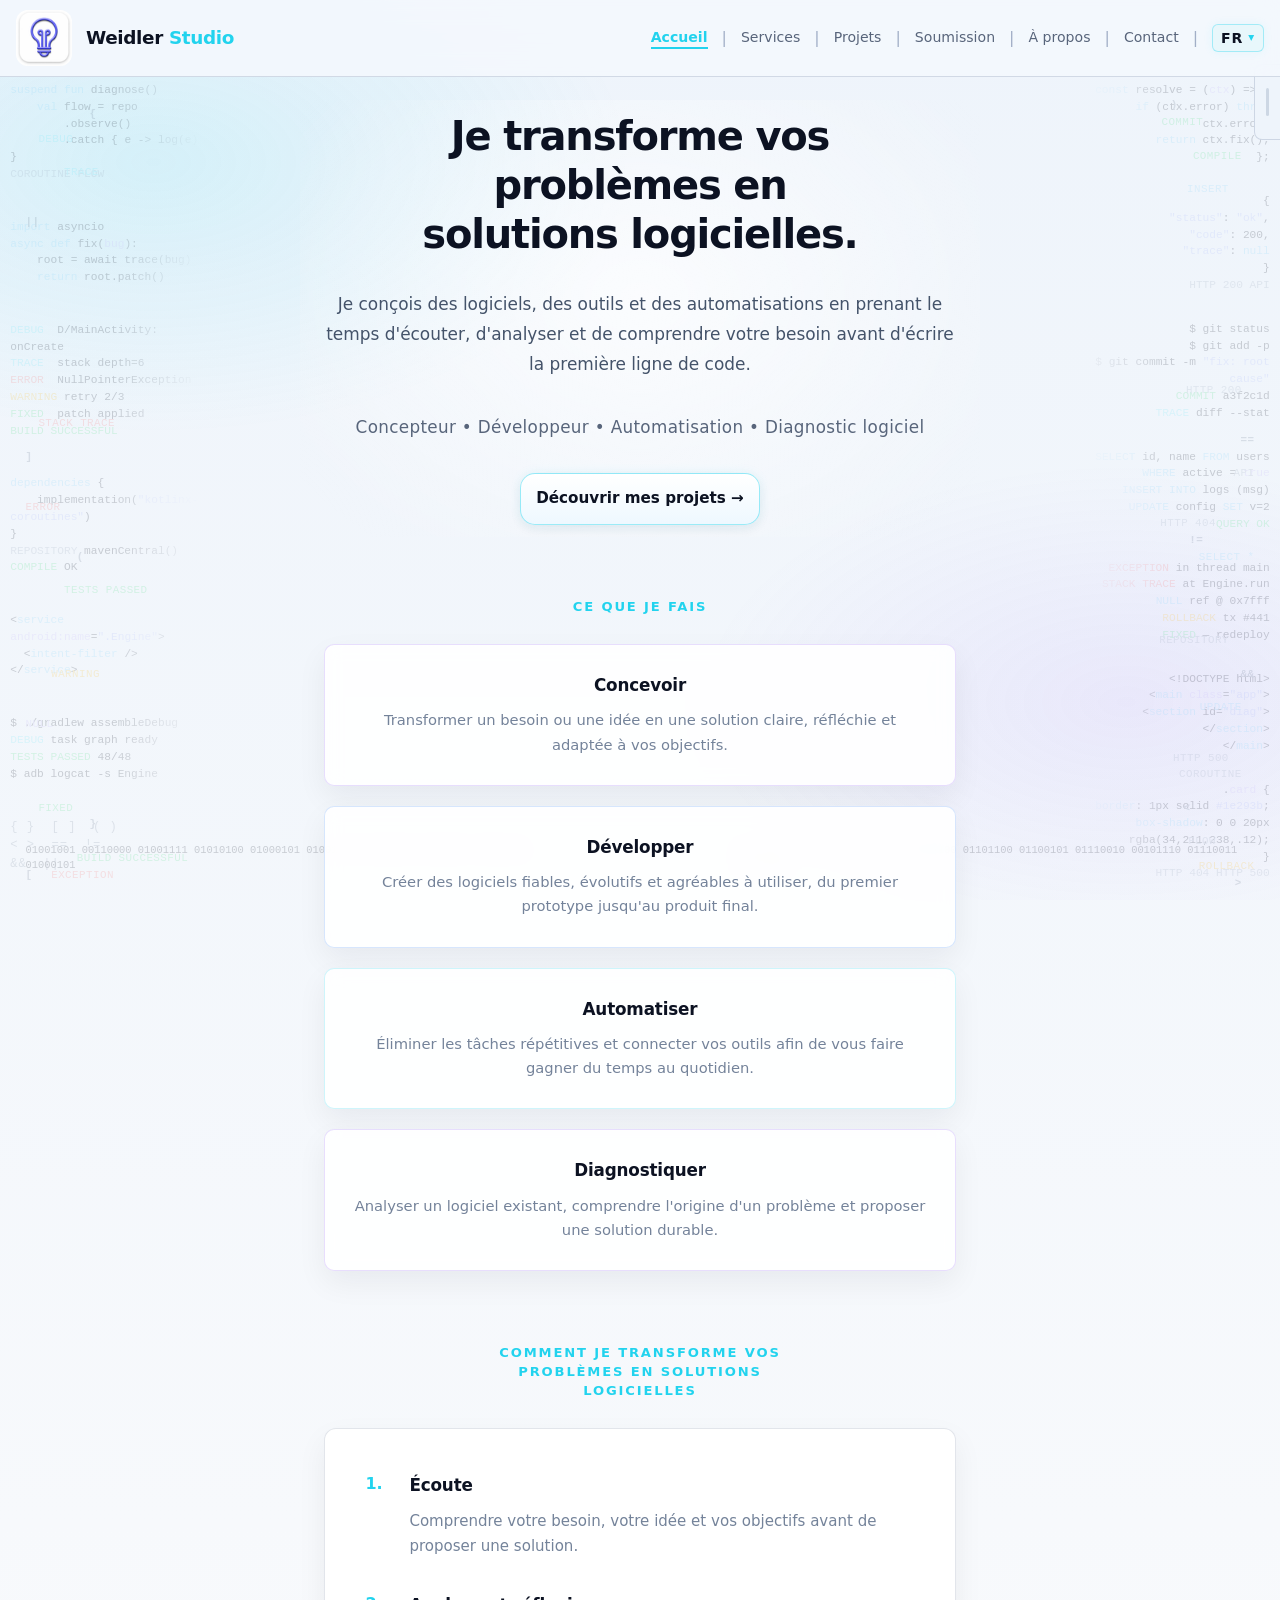
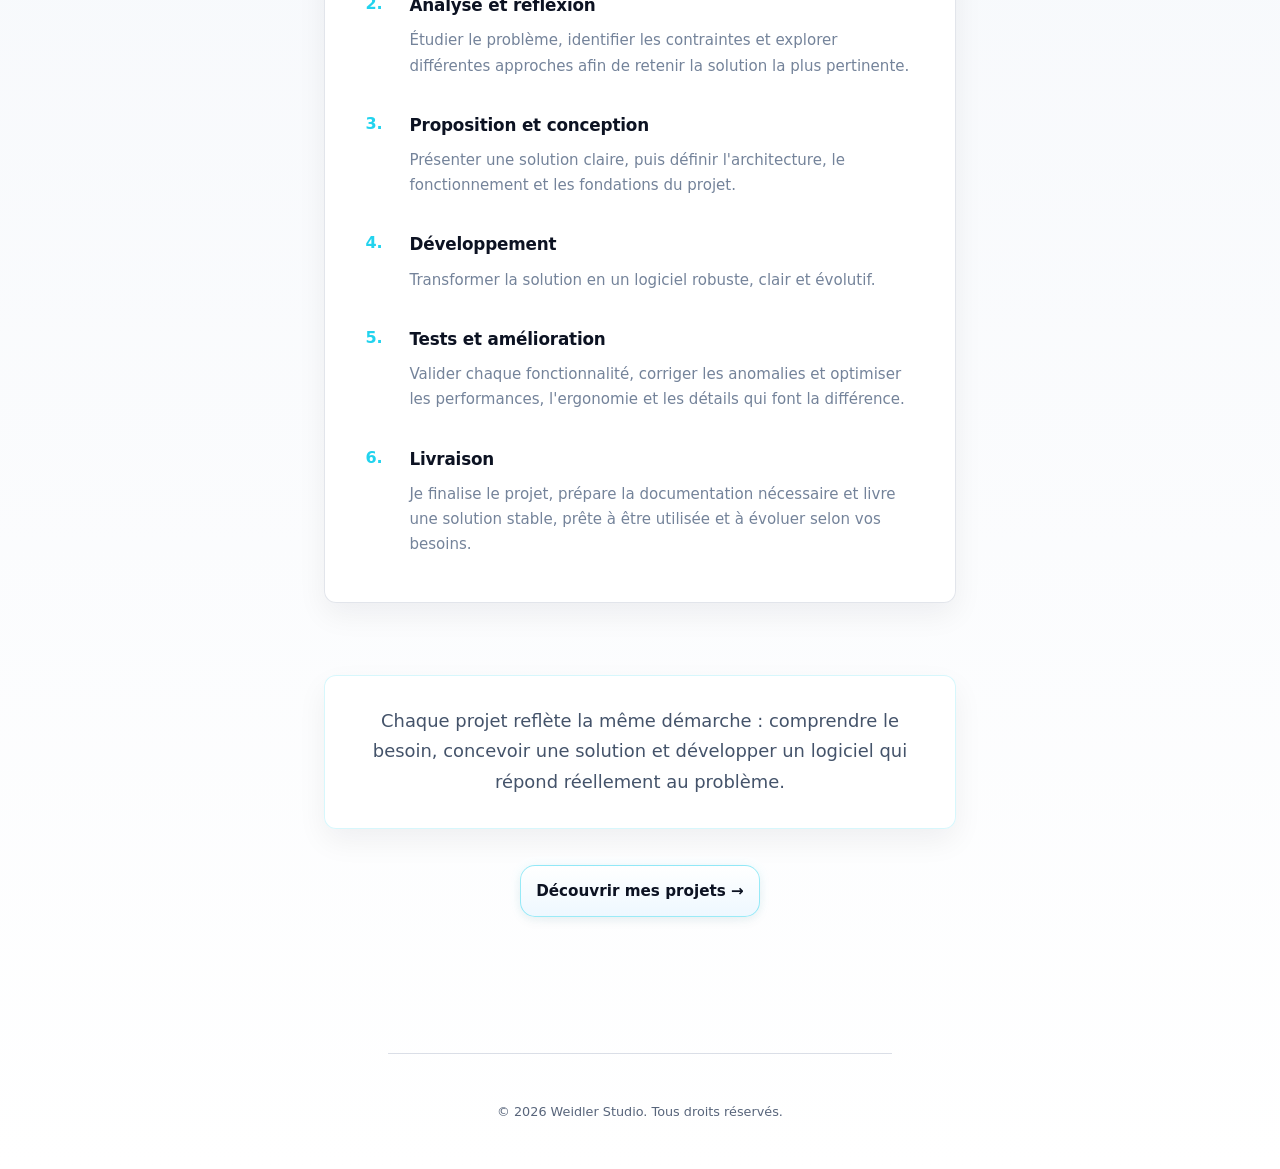
==== commit ce71fae3: "Add files via upload" ====
--- a/index.html
+++ b/index.html
@@ -4,10 +4,12 @@
     <meta charset="UTF-8">
     <meta name="viewport" content="width=device-width, initial-scale=1.0">
     <meta name="theme-color" content="#0a0e1a">
-    <meta name="color-scheme" content="dark">
+    <meta name="color-scheme" content="light dark">
     <title>Weidler Studio</title>
     <link rel="icon" href="assets/logo/favicon.png" type="image/png">
+    <script src="js/theme.js"></script>
     <link rel="stylesheet" href="css/site.css">
+    <link rel="stylesheet" href="css/themes.css">
     <link rel="stylesheet" href="css/home.css">
 </head>
 <body class="page-home" data-nav-root="" data-nav-active="home">
@@ -57,7 +59,6 @@
             <button type="button" class="nav-toggle" id="navToggle" aria-label="Menu" aria-expanded="false">☰</button>
         </div>
     </header>
-
     <main>
         <section class="home-hero">
             <h1 class="home-title">
@@ -136,6 +137,8 @@
     </footer>
 
     <script src="js/nav.js"></script>
+    <script src="js/mobile-nav.js"></script>
+    <script src="js/back-to-top.js"></script>
     <script src="js/i18n.js"></script>
 </body>
 </html>
--- a/css/site.css
+++ b/css/site.css
@@ -1,6 +1,17 @@
 :root {
+    --radius: 10px;
+    --btn-radius: 15px;
+    --header-h: 64px;
+    --font: "Segoe UI", system-ui, -apple-system, BlinkMacSystemFont, sans-serif;
+}
+
+/* ── Thème nuit (valeurs d’origine, inchangées) ── */
+:root,
+html[data-theme="night"],
+html[data-theme="auto"][data-theme-effective="night"] {
     --bg-deep: #060810;
     --bg-top: #0c1222;
+    --bg-gradient-end: #040608;
     --bg-surface: rgba(14, 20, 36, 0.72);
     --bg-card: rgba(12, 18, 32, 0.85);
     --border: rgba(56, 80, 120, 0.35);
@@ -19,10 +30,27 @@
     --badge-dev: #c9a227;
     --badge-soon: #64748b;
     --badge-tool: #3b82f6;
-    --radius: 10px;
-    --btn-radius: 15px;
-    --header-h: 64px;
-    --font: "Segoe UI", system-ui, -apple-system, BlinkMacSystemFont, sans-serif;
+    --header-bg: rgba(8, 12, 22, 0.92);
+    --surface-color: #1b2234;
+    --preferences-text: #ffffff;
+    --btn-primary-bg: linear-gradient(180deg, rgba(16, 38, 68, 0.92) 0%, rgba(10, 24, 46, 0.96) 100%);
+    --btn-primary-bg-hover: linear-gradient(180deg, rgba(20, 48, 82, 0.96) 0%, rgba(14, 30, 54, 1) 100%);
+    --btn-primary-border: rgba(34, 211, 238, 0.52);
+    --btn-primary-border-hover: rgba(34, 211, 238, 0.72);
+    --btn-secondary-bg: rgba(8, 12, 24, 0.5);
+    --btn-secondary-border: rgba(139, 92, 246, 0.42);
+    --lang-inactive: #9aa7bd;
+    --lang-active-bg: #0f2a38;
+    --lang-active-text: #f4fcff;
+    --lang-toggle-bg: #0f2a38;
+    --lang-toggle-border: #22d3ee;
+    --dropdown-bg: rgba(12, 18, 32, 0.98);
+    --panel-muted-bg: rgba(14, 20, 36, 0.52);
+    --panel-muted-border: rgba(56, 80, 120, 0.28);
+    --conclusion-bg: rgba(14, 20, 36, 0.48);
+    --conclusion-border: rgba(56, 80, 120, 0.38);
+    --conclusion-text: #dce3ed;
+    --meta-theme-color: #0a0e1a;
 }
 
 *, *::before, *::after { box-sizing: border-box; margin: 0; padding: 0; }
@@ -33,7 +61,7 @@
 }
 
 body {
-    background: linear-gradient(180deg, var(--bg-top) 0%, var(--bg-deep) 55%, #040608 100%);
+    background: linear-gradient(180deg, var(--bg-top) 0%, var(--bg-deep) 55%, var(--bg-gradient-end) 100%);
     color: var(--text);
     font-family: var(--font);
     line-height: 1.5;
@@ -263,7 +291,7 @@
     left: 0;
     right: 0;
     z-index: 200;
-    background: rgba(8, 12, 22, 0.92);
+    background: var(--header-bg);
     backdrop-filter: blur(12px);
     -webkit-backdrop-filter: blur(12px);
     border-bottom: 1px solid var(--border);
@@ -319,7 +347,7 @@
 .home-header-contact:hover {
     background: rgba(34, 211, 238, 0.14);
     border-color: rgba(34, 211, 238, 0.65);
-    transform: translateY(-1px);
+    transform: translateY(-14px);
     color: var(--accent);
 }
 
@@ -412,9 +440,9 @@
     font-weight: 600;
     letter-spacing: 0.08em;
     text-transform: uppercase;
-    color: #f4fcff;
-    background: #0f2a38;
-    border: 1px solid #22d3ee;
+    color: var(--lang-active-text);
+    background: var(--lang-toggle-bg);
+    border: 1px solid var(--lang-toggle-border);
     border-radius: 6px;
     box-shadow: 0 0 12px rgba(34, 211, 238, 0.16);
     cursor: pointer;
@@ -491,7 +519,7 @@
     min-width: 72px;
     padding: 6px;
     margin: 0;
-    background: rgba(12, 18, 32, 0.98);
+    background: var(--dropdown-bg);
     border: 1px solid rgba(34, 211, 238, 0.35);
     border-radius: 8px;
     box-shadow: var(--glow-cyan), 0 8px 24px rgba(0, 0, 0, 0.35);
@@ -524,7 +552,7 @@
     text-align: left;
     background: transparent;
     border: 1px solid transparent;
-    color: #9aa7bd;
+    color: var(--lang-inactive);
     padding: 8px 10px;
     min-height: 36px;
     font-family: inherit;
@@ -551,9 +579,9 @@
     box-shadow: 0 0 10px rgba(34, 211, 238, 0.1);
 }
 .lang-btn.active {
-    background: #0f2a38;
-    border-color: #22d3ee;
-    color: #f4fcff;
+    background: var(--lang-active-bg);
+    border-color: var(--lang-toggle-border);
+    color: var(--lang-active-text);
     font-weight: 600;
     box-shadow: 0 0 12px rgba(34, 211, 238, 0.16);
 }
@@ -731,11 +759,11 @@
     gap: 16px;
     width: 100%;
     padding: 16px 22px;
-    background: linear-gradient(180deg, rgba(16, 38, 68, 0.92) 0%, rgba(10, 24, 46, 0.96) 100%);
+    background: var(--btn-primary-bg);
     color: var(--text);
     border-radius: var(--btn-radius);
     text-decoration: none;
-    border: 1px solid rgba(34, 211, 238, 0.52);
+    border: 1px solid var(--btn-primary-border);
     box-shadow: var(--glow-cyan), 0 4px 12px rgba(0, 0, 0, 0.22);
     transition: transform 0.2s ease, box-shadow 0.2s ease, border-color 0.2s ease;
 }
@@ -812,13 +840,13 @@
     justify-content: center;
     min-height: 52px;
     padding: 0 22px;
-    background: linear-gradient(180deg, rgba(16, 38, 68, 0.92) 0%, rgba(10, 24, 46, 0.96) 100%);
+    background: var(--btn-primary-bg);
     color: var(--text);
     border-radius: var(--btn-radius);
     font-weight: 600;
     font-size: 0.95rem;
     text-decoration: none;
-    border: 1px solid rgba(34, 211, 238, 0.52);
+    border: 1px solid var(--btn-primary-border);
     box-shadow:
         0 0 16px rgba(34, 211, 238, 0.12),
         0 4px 12px rgba(0, 0, 0, 0.22);
@@ -828,8 +856,8 @@
     text-align: center;
 }
 .btn-primary:hover {
-    background: linear-gradient(180deg, rgba(20, 48, 82, 0.96) 0%, rgba(14, 30, 54, 1) 100%);
-    border-color: rgba(34, 211, 238, 0.72);
+    background: var(--btn-primary-bg-hover);
+    border-color: var(--btn-primary-border-hover);
     transform: translateY(-2px);
     box-shadow: 0 0 22px rgba(34, 211, 238, 0.2), 0 6px 16px rgba(0, 0, 0, 0.28);
     color: var(--text);
@@ -849,8 +877,8 @@
     justify-content: center;
     min-height: 52px;
     padding: 0 22px;
-    background: rgba(8, 12, 24, 0.5);
-    border: 1px solid rgba(139, 92, 246, 0.42);
+    background: var(--btn-secondary-bg);
+    border: 1px solid var(--btn-secondary-border);
     color: var(--text);
     border-radius: var(--btn-radius);
     font-weight: 600;
@@ -1040,8 +1068,8 @@
     min-height: 52px;
     padding: 0 22px;
     width: fit-content;
-    background: rgba(8, 12, 24, 0.5);
-    border: 1px solid rgba(139, 92, 246, 0.42);
+    background: var(--btn-secondary-bg);
+    border: 1px solid var(--btn-secondary-border);
     color: var(--text);
     border-radius: var(--btn-radius);
     font-weight: 600;
@@ -1355,6 +1383,16 @@
     margin-bottom: 0;
 }
 
+.page-contact .contact-signal-qr {
+    display: block;
+    width: min(200px, 72vw);
+    height: auto;
+    margin: 0 auto;
+    border-radius: var(--radius);
+    border: 1px solid var(--border);
+    box-shadow: 0 8px 24px rgba(12, 18, 34, 0.08);
+}
+
 .page-contact .site-footer {
     flex-shrink: 0;
     margin-top: auto;
@@ -1472,9 +1510,20 @@
     }
 
     main {
-    padding-top: 16px;
-    padding-bottom: 28px;
-}
+        padding-top: 16px;
+        padding-bottom: 28px;
+        overflow-wrap: anywhere;
+        word-break: break-word;
+    }
+
+    .submission-panel {
+        padding: clamp(18px, 4vw, 28px);
+    }
+
+    .features-grid,
+    .cards-grid {
+        grid-template-columns: 1fr;
+    }
 }
 
 @media (max-width: 640px) {
@@ -1540,6 +1589,31 @@
         box-shadow: none;
     }
 
+    .lang-status,
+    .lang-status.visible {
+        display: none;
+    }
+
+    input,
+    select,
+    textarea,
+    button,
+    .btn,
+    .btn-primary,
+    .btn-submit {
+        max-width: 100%;
+    }
+
+    .submission-panel input,
+    .submission-panel select,
+    .submission-panel textarea,
+    .form-grid input,
+    .form-grid select,
+    .form-grid textarea {
+        width: 100%;
+        max-width: 100%;
+    }
+
     .home-bg-side {
         width: min(110px, 26vw);
         opacity: 1;
@@ -1810,4 +1884,163 @@
 
 body[data-nav-active="services"] .page-intro .lead {
     margin-top: 0 !important;
-}+}
+/* ── Panneau thème (onglet latéral droit) ── */
+.theme-drawer {
+    position: fixed;
+    top: var(--header-h);
+    right: 0;
+    z-index: 190;
+    display: flex;
+    flex-direction: row-reverse;
+    align-items: flex-start;
+}
+
+.theme-drawer-tab {
+    flex-shrink: 0;
+    width: 26px;
+    height: 76px;
+    margin: 0;
+    padding: 0;
+    border: 1px solid var(--border);
+    border-right: none;
+    border-radius: 8px 0 0 8px;
+    background: var(--surface-color);
+    color: var(--text-muted);
+    cursor: pointer;
+    display: flex;
+    align-items: center;
+    justify-content: center;
+}
+
+.theme-drawer-tab-grip {
+    display: block;
+    width: 3px;
+    height: 28px;
+    border-radius: 999px;
+    background: var(--border);
+}
+
+.theme-drawer-panel {
+    max-width: 0;
+    overflow: hidden;
+    border: none;
+    background: var(--surface-color);
+    transition: max-width 0.25s ease, border-color 0.25s ease;
+}
+
+.theme-drawer.is-open .theme-drawer-panel {
+    max-width: min(16rem, 72vw);
+    border: 1px solid var(--border);
+    border-right: none;
+}
+
+.theme-drawer-panel-inner {
+    width: max-content;
+    min-width: 8.25rem;
+    max-width: min(16rem, 72vw);
+    min-height: 176px;
+    padding: 14px 12px;
+    display: flex;
+    flex-direction: column;
+    justify-content: space-between;
+    gap: 16px;
+    box-sizing: border-box;
+}
+
+.theme-drawer-label {
+    margin: 0;
+    font-size: 0.82rem;
+    font-weight: 600;
+    letter-spacing: 0.04em;
+    color: var(--text-muted-soft);
+    text-align: center;
+    white-space: nowrap;
+}
+
+.theme-drawer-actions {
+    display: flex;
+    flex-direction: column;
+    gap: 8px;
+}
+
+.theme-mode-btn {
+    width: 100%;
+    min-height: 38px;
+    padding: 8px 10px;
+    border: 1px solid var(--border);
+    border-radius: var(--radius);
+    background: transparent;
+    color: var(--text-muted);
+    font: inherit;
+    font-size: 0.9rem;
+    font-weight: 600;
+    cursor: pointer;
+    white-space: nowrap;
+    transition: color 0.2s ease, border-color 0.2s ease, background 0.2s ease;
+}
+
+.theme-mode-btn:hover {
+    color: var(--text);
+    border-color: rgba(56, 80, 120, 0.45);
+}
+
+.theme-mode-btn.active {
+    color: var(--accent);
+    border-color: rgba(34, 211, 238, 0.45);
+    background: var(--accent-soft);
+    font-weight: 700;
+}
+
+/* ── Remonter en haut (pages principales) ── */
+.site-back-top {
+    position: fixed;
+    right: clamp(14px, 4vw, 20px);
+    bottom: clamp(16px, 4vw, 24px);
+    z-index: 160;
+    opacity: 0;
+    visibility: hidden;
+    pointer-events: none;
+    transition: opacity 0.2s ease, visibility 0.2s ease, transform 0.18s ease;
+}
+
+.site-back-top.is-visible {
+    opacity: 1;
+    visibility: visible;
+    pointer-events: auto;
+}
+
+.site-back-top-btn {
+    display: inline-flex;
+    align-items: center;
+    justify-content: center;
+    min-height: 46px;
+    padding: 0 18px;
+    border-radius: 999px;
+    border: 1px solid rgba(34, 211, 238, 0.38);
+    background: rgba(12, 18, 32, 0.92);
+    color: var(--text);
+    font: inherit;
+    font-weight: 700;
+    cursor: pointer;
+    box-shadow: 0 0 14px rgba(34, 211, 238, 0.10);
+    transition: transform 0.18s ease, box-shadow 0.18s ease, border-color 0.18s ease, background 0.18s ease;
+}
+
+.site-back-top-btn:hover {
+    background: rgba(16, 28, 48, 0.98);
+    border-color: rgba(34, 211, 238, 0.62);
+    box-shadow: 0 0 18px rgba(34, 211, 238, 0.24);
+    transform: translateY(-1px);
+}
+
+html[data-theme-effective="day"] .site-back-top-btn {
+    background: rgba(255, 255, 255, 0.96);
+    border-color: rgba(8, 145, 178, 0.38);
+    box-shadow: 0 0 14px rgba(34, 211, 238, 0.08);
+}
+
+html[data-theme-effective="day"] .site-back-top-btn:hover {
+    background: rgba(232, 247, 251, 1);
+    border-color: rgba(8, 145, 178, 0.55);
+}
--- a/css/themes.css
+++ b/css/themes.css
@@ -0,0 +1,298 @@
+/* ── Thème jour premium (+ Auto résolu en jour via data-theme-effective) ──
+   Le thème nuit reste dans site.css.
+   L’arrière-plan décoratif (.home-bg-deco) conserve ses couleurs code. */
+
+html[data-theme="day"],
+html[data-theme="auto"][data-theme-effective="day"] {
+    --bg-deep: #f7f9fc;
+    --bg-top: #eef4fb;
+    --bg-gradient-end: #ffffff;
+    --bg-surface: rgba(255, 255, 255, 0.78);
+    --bg-card: rgba(255, 255, 255, 0.9);
+    --border: rgba(93, 112, 145, 0.22);
+    --text: #0c1222;
+    --text-muted: #58657b;
+    --text-muted-soft: #74839a;
+    --lead-color: #44536a;
+    --accent: #22d3ee;
+    --accent-dim: #0891b2;
+    --accent-violet: #8b5cf6;
+    --accent-glow: rgba(34, 211, 238, 0.12);
+    --accent-soft: rgba(34, 211, 238, 0.06);
+    --glow-cyan: 0 18px 42px rgba(34, 211, 238, 0.12);
+    --glow-violet: 0 18px 42px rgba(139, 92, 246, 0.1);
+    --glow-blue: 0 18px 42px rgba(59, 130, 246, 0.12);
+    --card-border: rgba(34, 211, 238, 0.18);
+    --card-shadow: 0 12px 30px rgba(12, 18, 34, 0.06);
+    --badge-dev: #b45309;
+    --badge-soon: #64748b;
+    --badge-tool: #2563eb;
+    --header-bg: rgba(244, 248, 253, 0.92);
+    --surface-color: #eef4fb;
+    --preferences-text: #0c1222;
+    --btn-primary-bg: linear-gradient(180deg, #ffffff 0%, #eef8ff 100%);
+    --btn-primary-bg-hover: #22d3ee;
+    --btn-primary-border: rgba(34, 211, 238, 0.45);
+    --btn-primary-border-hover: #22d3ee;
+    --btn-primary-text-hover: #ffffff;
+    --btn-secondary-bg: rgba(255, 255, 255, 0.85);
+    --btn-secondary-border: rgba(139, 92, 246, 0.35);
+    --lang-inactive: #0c1222;
+    --lang-active-bg: #22d3ee;
+    --lang-active-text: #ffffff;
+    --lang-toggle-bg: #e8f7fb;
+    --lang-toggle-text: #0c1222;
+    --lang-toggle-border: rgba(34, 211, 238, 0.35);
+    --dropdown-bg: rgba(255, 255, 255, 0.98);
+    --panel-muted-bg: rgba(255, 255, 255, 0.92);
+    --panel-muted-border: rgba(93, 112, 145, 0.18);
+    --conclusion-bg: rgba(255, 255, 255, 0.92);
+    --conclusion-border: rgba(34, 211, 238, 0.18);
+    --conclusion-text: #44536a;
+    --meta-theme-color: #f7f9fc;
+}
+
+/* ── Body : dégradé doux + halos cyan/violet atténués (~30 %) ── */
+html[data-theme="day"] body::before,
+html[data-theme="auto"][data-theme-effective="day"] body::before {
+    content: "";
+    position: fixed;
+    inset: 0;
+    z-index: 0;
+    pointer-events: none;
+    background:
+        radial-gradient(ellipse 52% 42% at 12% 18%, rgba(34, 211, 238, 0.125) 0%, transparent 72%),
+        radial-gradient(ellipse 48% 38% at 88% 78%, rgba(139, 92, 246, 0.09) 0%, transparent 70%);
+}
+
+/* ── Header ── */
+html[data-theme="day"] .site-header,
+html[data-theme="auto"][data-theme-effective="day"] .site-header {
+    backdrop-filter: blur(14px);
+    -webkit-backdrop-filter: blur(14px);
+}
+
+/* ── Boutons principaux ── */
+html[data-theme="day"] .btn-primary,
+html[data-theme="auto"][data-theme-effective="day"] .btn-primary {
+    color: var(--text);
+    box-shadow:
+        0 0 12px rgba(34, 211, 238, 0.08),
+        0 4px 12px rgba(12, 18, 34, 0.06);
+}
+
+html[data-theme="day"] .btn-primary:hover,
+html[data-theme="auto"][data-theme-effective="day"] .btn-primary:hover {
+    background: var(--btn-primary-bg-hover);
+    border-color: var(--btn-primary-border-hover);
+    color: var(--btn-primary-text-hover);
+    box-shadow:
+        0 0 18px rgba(34, 211, 238, 0.22),
+        0 6px 16px rgba(12, 18, 34, 0.08);
+}
+
+html[data-theme="day"] .btn-outline,
+html[data-theme="auto"][data-theme-effective="day"] .btn-outline {
+    box-shadow:
+        0 0 8px rgba(139, 92, 246, 0.06),
+        0 2px 10px rgba(12, 18, 34, 0.05);
+}
+
+html[data-theme="day"] .btn-outline:hover,
+html[data-theme="auto"][data-theme-effective="day"] .btn-outline:hover {
+    background: rgba(139, 92, 246, 0.08);
+    box-shadow:
+        0 0 12px rgba(139, 92, 246, 0.1),
+        0 4px 14px rgba(12, 18, 34, 0.06);
+}
+
+/* ── Cartes (site + accueil) ── */
+html[data-theme="day"] .feature-card,
+html[data-theme="day"] .form-card,
+html[data-theme="day"] .comment-card,
+html[data-theme="day"] .teaser-box,
+html[data-theme="day"] .screenshot-card,
+html[data-theme="day"] .submission-panel,
+html[data-theme="auto"][data-theme-effective="day"] .feature-card,
+html[data-theme="auto"][data-theme-effective="day"] .form-card,
+html[data-theme="auto"][data-theme-effective="day"] .comment-card,
+html[data-theme="auto"][data-theme-effective="day"] .teaser-box,
+html[data-theme="auto"][data-theme-effective="day"] .screenshot-card,
+html[data-theme="auto"][data-theme-effective="day"] .submission-panel {
+    background: rgba(255, 255, 255, 0.9);
+    border-color: var(--card-border);
+    box-shadow: var(--card-shadow);
+}
+
+html[data-theme="day"] .page-home .home-card,
+html[data-theme="day"] .page-home .home-project-card,
+html[data-theme="auto"][data-theme-effective="day"] .page-home .home-card,
+html[data-theme="auto"][data-theme-effective="day"] .page-home .home-project-card {
+    background: rgba(255, 255, 255, 0.9);
+    border-color: var(--card-border);
+    box-shadow: var(--card-shadow);
+}
+
+html[data-theme="day"] .page-home .home-card--cyan,
+html[data-theme="day"] .page-home .home-card--blue,
+html[data-theme="day"] .page-home .home-card--violet,
+html[data-theme="auto"][data-theme-effective="day"] .page-home .home-card--cyan,
+html[data-theme="auto"][data-theme-effective="day"] .page-home .home-card--blue,
+html[data-theme="auto"][data-theme-effective="day"] .page-home .home-card--violet {
+    box-shadow: var(--card-shadow);
+}
+
+html[data-theme="day"] .page-home .home-card--cyan,
+html[data-theme="auto"][data-theme-effective="day"] .page-home .home-card--cyan {
+    border-color: rgba(34, 211, 238, 0.22);
+}
+
+html[data-theme="day"] .page-home .home-card--blue,
+html[data-theme="auto"][data-theme-effective="day"] .page-home .home-card--blue {
+    border-color: rgba(59, 130, 246, 0.2);
+}
+
+html[data-theme="day"] .page-home .home-card--violet,
+html[data-theme="auto"][data-theme-effective="day"] .page-home .home-card--violet {
+    border-color: rgba(139, 92, 246, 0.2);
+}
+
+/* ── Sélecteur de langue ── */
+html[data-theme="day"] .lang-dropdown-toggle,
+html[data-theme="auto"][data-theme-effective="day"] .lang-dropdown-toggle {
+    color: var(--lang-toggle-text);
+    background: var(--lang-toggle-bg);
+    border-color: var(--lang-toggle-border);
+    box-shadow: 0 0 10px rgba(34, 211, 238, 0.08);
+}
+
+html[data-theme="day"] .lang-dropdown-toggle:hover:not(:disabled),
+html[data-theme="auto"][data-theme-effective="day"] .lang-dropdown-toggle:hover:not(:disabled) {
+    border-color: #22d3ee;
+    box-shadow: 0 0 14px rgba(34, 211, 238, 0.14);
+}
+
+html[data-theme="day"] .main-nav .lang-dropdown--nav .lang-dropdown-toggle,
+html[data-theme="auto"][data-theme-effective="day"] .main-nav .lang-dropdown--nav .lang-dropdown-toggle {
+    background: var(--lang-toggle-bg);
+    border: 1px solid var(--lang-toggle-border);
+    color: var(--lang-toggle-text);
+    box-shadow: 0 0 10px rgba(34, 211, 238, 0.08);
+}
+
+html[data-theme="day"] .main-nav .lang-dropdown--nav .lang-dropdown-toggle:hover:not(:disabled),
+html[data-theme="auto"][data-theme-effective="day"] .main-nav .lang-dropdown--nav .lang-dropdown-toggle:hover:not(:disabled) {
+    border-color: #22d3ee;
+    color: var(--lang-toggle-text);
+    box-shadow: 0 0 14px rgba(34, 211, 238, 0.14);
+}
+
+html[data-theme="day"] .lang-btn,
+html[data-theme="auto"][data-theme-effective="day"] .lang-btn {
+    color: var(--lang-inactive);
+    background: transparent;
+}
+
+html[data-theme="day"] .lang-btn:hover,
+html[data-theme="auto"][data-theme-effective="day"] .lang-btn:hover {
+    color: #0c1222;
+    background: #e8f7fb;
+    border-color: #22d3ee;
+    box-shadow: 0 0 10px rgba(34, 211, 238, 0.1);
+}
+
+html[data-theme="day"] .lang-btn.active,
+html[data-theme="auto"][data-theme-effective="day"] .lang-btn.active {
+    background: #22d3ee;
+    border-color: #22d3ee;
+    color: #ffffff;
+    box-shadow: 0 0 12px rgba(34, 211, 238, 0.2);
+}
+
+/* ── Accueil ── */
+html[data-theme="day"] .page-home .home-btn--primary,
+html[data-theme="auto"][data-theme-effective="day"] .page-home .home-btn--primary {
+    color: var(--text);
+    background: var(--btn-primary-bg);
+    border-color: var(--btn-primary-border);
+    box-shadow:
+        0 0 12px rgba(34, 211, 238, 0.08),
+        0 4px 12px rgba(12, 18, 34, 0.06);
+}
+
+html[data-theme="day"] .page-home .home-btn--primary:hover,
+html[data-theme="auto"][data-theme-effective="day"] .page-home .home-btn--primary:hover {
+    background: var(--btn-primary-bg-hover);
+    border-color: var(--btn-primary-border-hover);
+    color: var(--btn-primary-text-hover);
+    box-shadow:
+        0 0 18px rgba(34, 211, 238, 0.22),
+        0 6px 16px rgba(12, 18, 34, 0.08);
+}
+
+html[data-theme="day"] .page-home .home-btn--secondary,
+html[data-theme="auto"][data-theme-effective="day"] .page-home .home-btn--secondary {
+    background: var(--btn-secondary-bg);
+    border-color: var(--btn-secondary-border);
+    box-shadow:
+        0 0 8px rgba(139, 92, 246, 0.06),
+        0 2px 10px rgba(12, 18, 34, 0.05);
+}
+
+html[data-theme="day"] .page-home .home-btn--secondary:hover,
+html[data-theme="auto"][data-theme-effective="day"] .page-home .home-btn--secondary:hover {
+    background: rgba(139, 92, 246, 0.08);
+    box-shadow:
+        0 0 12px rgba(139, 92, 246, 0.1),
+        0 4px 14px rgba(12, 18, 34, 0.06);
+}
+
+html[data-theme="day"] .page-home .home-hero::before,
+html[data-theme="auto"][data-theme-effective="day"] .page-home .home-hero::before {
+    background: radial-gradient(ellipse 85% 100% at 50% 45%, rgba(255, 255, 255, 0.72) 0%, transparent 72%);
+}
+
+html[data-theme="day"] .page-home .home-contact,
+html[data-theme="auto"][data-theme-effective="day"] .page-home .home-contact {
+    background: var(--bg-surface);
+    border-color: var(--card-border);
+    box-shadow: var(--card-shadow);
+}
+
+html[data-theme="day"] .page-home .home-process-list,
+html[data-theme="auto"][data-theme-effective="day"] .page-home .home-process-list {
+    box-shadow: var(--card-shadow);
+}
+
+html[data-theme="day"] .page-home .home-conclusion .home-lead,
+html[data-theme="auto"][data-theme-effective="day"] .page-home .home-conclusion .home-lead {
+    box-shadow: var(--card-shadow);
+}
+
+html[data-theme="day"] .page-home .home-footer-done,
+html[data-theme="auto"][data-theme-effective="day"] .page-home .home-footer-done {
+    text-shadow: 0 0 12px rgba(34, 211, 238, 0.2);
+}
+
+/* ── À propos ── */
+html[data-theme="day"] .about-portrait__frame,
+html[data-theme="auto"][data-theme-effective="day"] .about-portrait__frame {
+    background: linear-gradient(180deg, rgba(255, 255, 255, 0.98) 0%, rgba(238, 248, 255, 0.98) 100%);
+    border-color: var(--card-border);
+    box-shadow: var(--card-shadow);
+}
+
+html[data-theme="day"] .about-quote,
+html[data-theme="auto"][data-theme-effective="day"] .about-quote {
+    background: rgba(255, 255, 255, 0.92);
+    border-left-color: rgba(34, 211, 238, 0.45);
+    box-shadow: var(--card-shadow);
+    color: var(--lead-color);
+}
+
+html[data-theme="day"] .about-principles,
+html[data-theme="auto"][data-theme-effective="day"] .about-principles {
+    background: var(--panel-muted-bg);
+    border-left-color: rgba(34, 211, 238, 0.4);
+    box-shadow: var(--card-shadow);
+}
--- a/css/home.css
+++ b/css/home.css
@@ -157,6 +157,17 @@
     color: var(--home-text);
 }
 
+/* ── Colonne de contenu (alignée sur les boîtes) ── */
+.page-home main > * {
+    max-width: 62ch;
+    margin-left: auto;
+    margin-right: auto;
+}
+
+.page-home .site-footer--home {
+    max-width: 62ch;
+}
+
 /* ── Sections ── */
 .page-home .home-section {
     margin-bottom: clamp(48px, 8vw, 72px);
@@ -195,7 +206,9 @@
 }
 
 .page-home .home-cards-grid--4 {
-    grid-template-columns: repeat(auto-fit, minmax(min(100%, 210px), 1fr));
+    grid-template-columns: 1fr;
+    max-width: 62ch;
+    margin: 0 auto;
 }
 
 /* ── Cartes services ── */
@@ -232,8 +245,8 @@
     margin: 0 auto;
     padding: clamp(32px, 5vw, 44px) clamp(28px, 5vw, 40px);
     max-width: 62ch;
-    background: rgba(14, 20, 36, 0.52);
-    border: 1px solid rgba(56, 80, 120, 0.28);
+    background: var(--panel-muted-bg);
+    border: 1px solid var(--panel-muted-border);
     border-radius: calc(var(--radius) + 2px);
     box-shadow: 0 0 24px rgba(139, 92, 246, 0.06);
 }
@@ -282,15 +295,15 @@
 }
 
 .page-home .home-conclusion .home-lead {
-    color: #dce3ed;
+    color: var(--conclusion-text);
     font-size: clamp(1rem, 2.5vw, 1.12rem);
     font-weight: 500;
     line-height: 1.72;
-    max-width: 56ch;
+    max-width: 62ch;
     margin: 0 auto clamp(28px, 5vw, 36px);
     padding: clamp(22px, 4vw, 30px) clamp(24px, 5vw, 36px);
-    background: rgba(14, 20, 36, 0.48);
-    border: 1px solid rgba(56, 80, 120, 0.38);
+    background: var(--conclusion-bg);
+    border: 1px solid var(--conclusion-border);
     border-radius: calc(var(--radius) + 2px);
     box-shadow: 0 0 28px rgba(34, 211, 238, 0.07);
 }
@@ -682,11 +695,24 @@
 
     .page-home .home-card {
         text-align: left;
+        padding: clamp(16px, 4vw, 22px);
     }
 
     .page-home .home-card-icon {
         margin-left: 0;
         justify-content: flex-start;
+    }
+
+    .page-home .home-process-list {
+        padding: clamp(22px, 4vw, 32px) clamp(16px, 4vw, 24px);
+    }
+
+    .page-home .home-conclusion .home-lead {
+        padding: clamp(16px, 4vw, 24px) clamp(16px, 4vw, 24px);
+    }
+
+    .page-home .home-subtitle {
+        max-width: 100%;
     }
 }
 
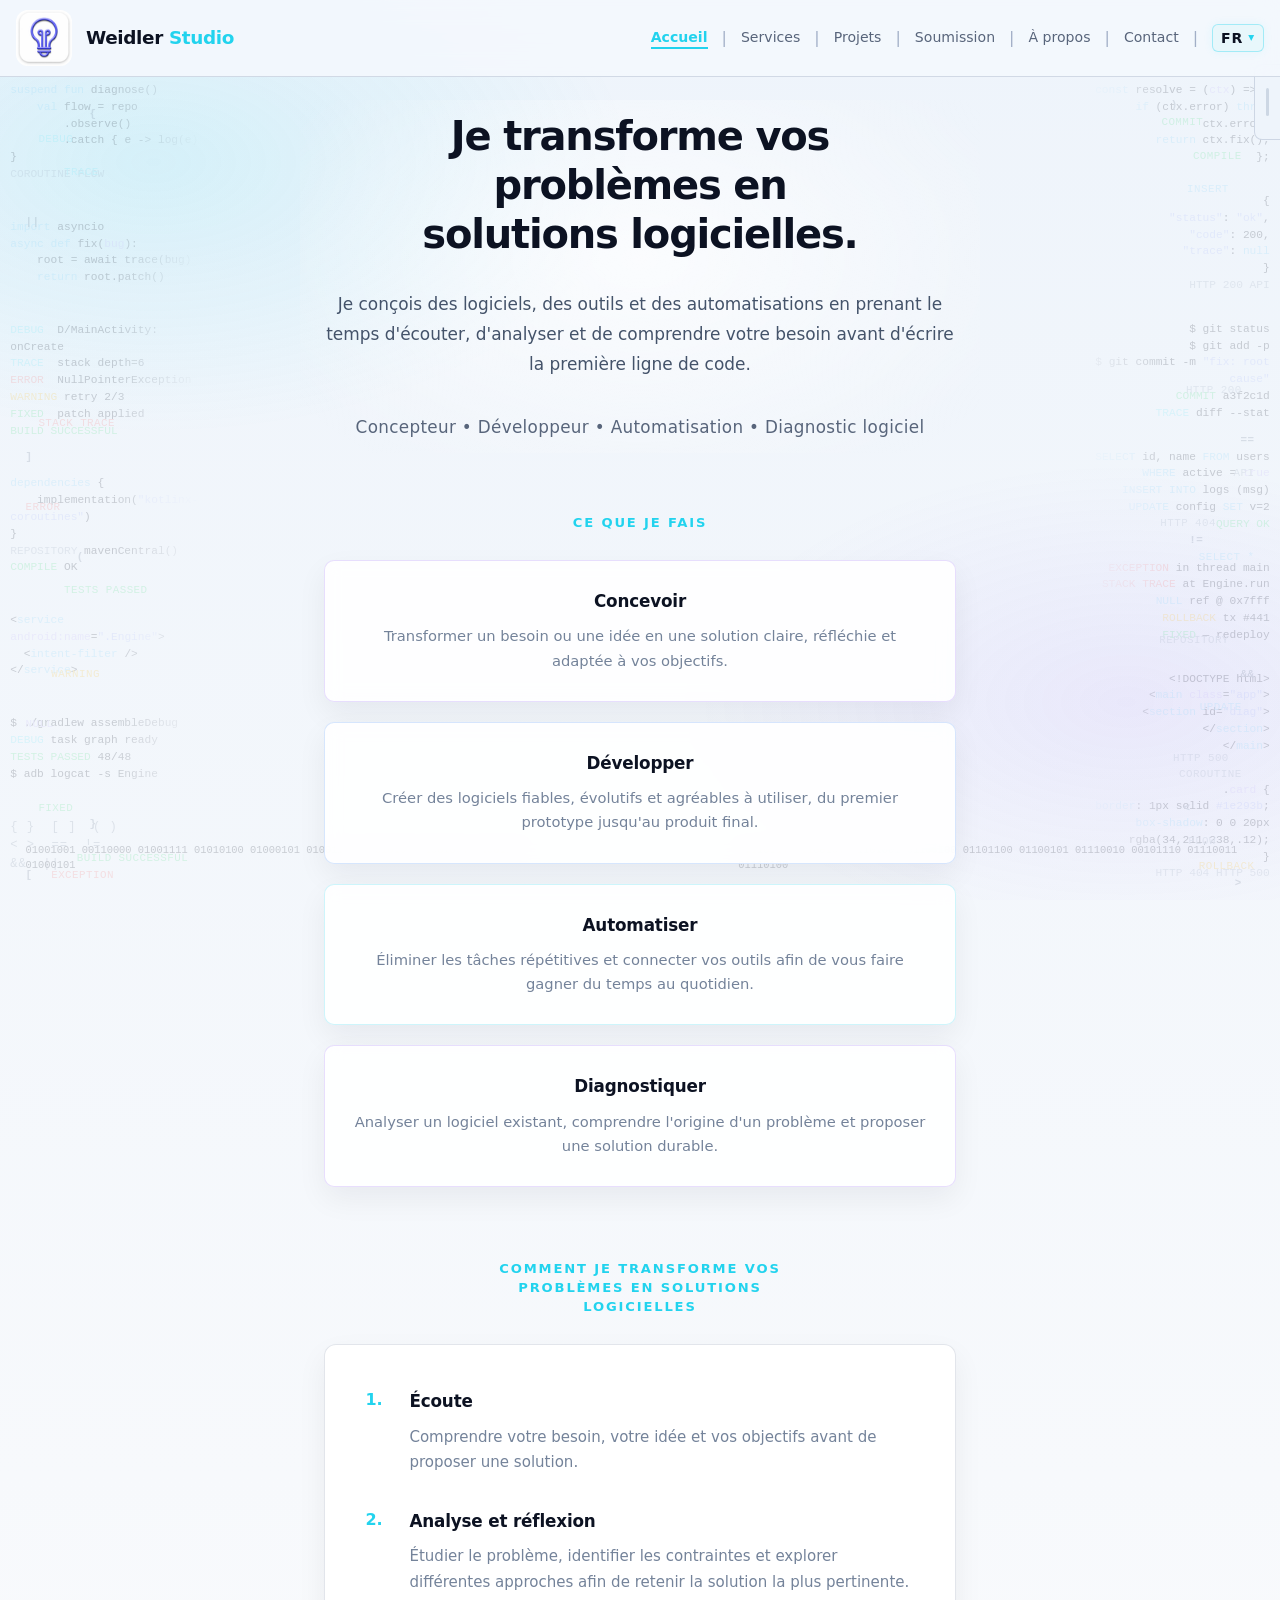
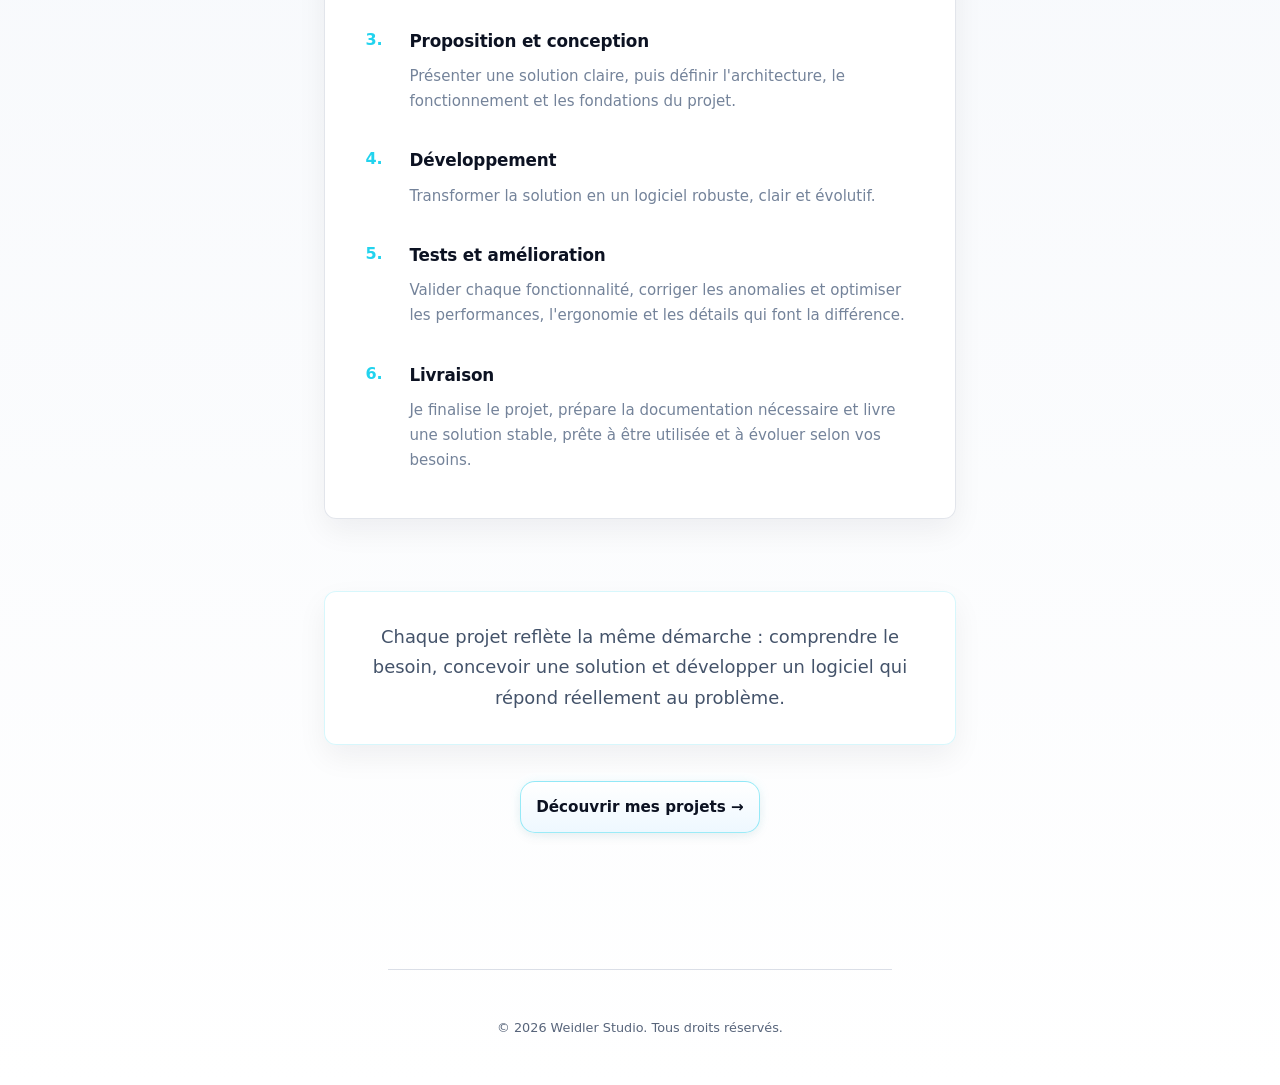
==== commit 9f115980: "Add files via upload" ====
--- a/index.html
+++ b/index.html
@@ -11,6 +11,7 @@
     <link rel="stylesheet" href="css/site.css">
     <link rel="stylesheet" href="css/themes.css">
     <link rel="stylesheet" href="css/home.css">
+    <link rel="stylesheet" href="css/mobile-readability.css">
 </head>
 <body class="page-home" data-nav-root="" data-nav-active="home">
     <script src="js/site-bg.js"></script>
@@ -67,9 +68,6 @@
             </h1>
             <p class="home-lead" data-translate>Je conçois des logiciels, des outils et des automatisations en prenant le temps d'écouter, d'analyser et de comprendre votre besoin avant d'écrire la première ligne de code.</p>
             <p class="home-subtitle" data-translate>Concepteur • Développeur • Automatisation • Diagnostic logiciel</p>
-            <div class="hero-actions">
-                <a href="projects/index.html" class="btn home-btn--primary" data-translate>Découvrir mes projets →</a>
-            </div>
         </section>
 
         <section class="home-section" aria-labelledby="section-services">
@@ -138,6 +136,7 @@
 
     <script src="js/nav.js"></script>
     <script src="js/mobile-nav.js"></script>
+    <script src="js/portrait-lock.js"></script>
     <script src="js/back-to-top.js"></script>
     <script src="js/i18n.js"></script>
 </body>
--- a/css/site.css
+++ b/css/site.css
@@ -236,7 +236,7 @@
     color: var(--accent);
     text-decoration: none;
 }
-a:not(.btn-primary):not(.btn-download-nexus):not(.product-card):not(.logo-link):hover {
+a:not(.btn-primary):not(.btn-download-nexus):not(.product-card):not(.logo-link):not(.home-btn--primary):not(.home-btn--secondary):hover {
     color: var(--accent);
 }
 
@@ -1476,6 +1476,11 @@
         display: none;
     }
 
+    .mobile-page-progress,
+    .mobile-swipe-hints {
+        display: none !important;
+    }
+
     .main-nav {
         display: flex;
         flex-direction: row;
@@ -1529,13 +1534,90 @@
 @media (max-width: 640px) {
     :root { --header-h: 56px; }
     body { padding-top: 0; }
+    body:not(.mobile-swipe-disabled) {
+        touch-action: pan-y pinch-zoom;
+    }
+    body.mobile-swipe-disabled {
+        touch-action: auto;
+    }
     .site-header { position: relative; }
     .header-top {
         min-height: 56px;
-        grid-template-columns: 1fr auto;
+        grid-template-columns: minmax(0, 1fr) auto auto;
         grid-template-areas:
-            "brand toggle"
-            "nav nav";
+            "brand progress toggle"
+            "nav nav nav";
+    }
+    .mobile-page-progress {
+        grid-area: progress;
+        display: flex;
+        align-items: center;
+        justify-content: flex-end;
+        gap: 0;
+        min-width: 0;
+        max-width: 46vw;
+        padding-right: 2px;
+        font-size: clamp(0.68rem, 2.8vw, 0.78rem);
+        font-weight: 600;
+        line-height: 1.2;
+        color: var(--text-muted);
+        white-space: nowrap;
+        overflow: hidden;
+        text-overflow: ellipsis;
+    }
+    .mobile-page-progress__label {
+        overflow: hidden;
+        text-overflow: ellipsis;
+    }
+    .mobile-page-progress__step {
+        flex-shrink: 0;
+        color: var(--text-muted-soft);
+        font-weight: 500;
+    }
+    .mobile-swipe-hints {
+        position: fixed;
+        inset: 0;
+        z-index: 15;
+        pointer-events: none;
+    }
+    .mobile-swipe-hint {
+        position: absolute;
+        top: 50%;
+        transform: translateY(-50%);
+        display: inline-flex;
+        align-items: center;
+        justify-content: center;
+        width: 44px;
+        height: 56px;
+        padding: 0;
+        border: none;
+        border-radius: 999px;
+        background: transparent;
+        color: var(--text-muted-soft);
+        opacity: 0.34;
+        cursor: pointer;
+        pointer-events: auto;
+        -webkit-tap-highlight-color: transparent;
+        transition: opacity 0.2s ease, color 0.2s ease;
+    }
+    .mobile-swipe-hint--prev {
+        left: max(2px, env(safe-area-inset-left));
+    }
+    .mobile-swipe-hint--next {
+        right: max(2px, env(safe-area-inset-right));
+    }
+    .mobile-swipe-hint:hover,
+    .mobile-swipe-hint:focus-visible {
+        opacity: 0.58;
+        color: var(--text-muted);
+        outline: none;
+    }
+    .mobile-swipe-hint:active {
+        opacity: 0.72;
+    }
+    .mobile-swipe-hint[hidden],
+    .mobile-swipe-hints[hidden] {
+        display: none !important;
     }
     .main-nav { justify-self: stretch; }
     .nav-toggle { display: block; }
@@ -1545,7 +1627,7 @@
         align-items: flex-start;
         gap: 0;
         width: 100%;
-        padding: 8px clamp(16px, 4vw, 40px) 12px;
+        padding: 4px clamp(16px, 4vw, 40px) 6px;
         border-top: 1px solid var(--border);
     }
     .main-nav.open { display: flex; }
@@ -1553,15 +1635,18 @@
         display: none;
     }
     .main-nav a {
-        display: block;
+        display: flex;
+        align-items: center;
         width: 100%;
-        padding: 14px 0;
+        min-height: 44px;
+        padding: 8px 0;
         border-bottom: 1px solid var(--border);
     }
     .main-nav a:last-child { border-bottom: none; }
     .main-nav .lang-dropdown--nav {
         width: 100%;
-        padding: 14px 0;
+        min-height: 44px;
+        padding: 8px 0;
         border-bottom: 1px solid var(--border);
     }
     .main-nav .lang-dropdown--nav .lang-dropdown-toggle {
@@ -1585,8 +1670,15 @@
     .main-nav .lang-dropdown--nav .lang-dropdown-menu {
         position: static;
         width: 100%;
-        margin-top: 8px;
+        margin-top: 6px;
         box-shadow: none;
+    }
+
+    .site-header .theme-drawer {
+        position: absolute;
+        top: 100%;
+        right: 0;
+        margin: 0;
     }
 
     .lang-status,
@@ -2044,3 +2136,46 @@
     background: rgba(232, 247, 251, 1);
     border-color: rgba(8, 145, 178, 0.55);
 }
+
+/* ── Verrouillage paysage (téléphone uniquement) ── */
+.portrait-lock-overlay {
+    display: none;
+    position: fixed;
+    inset: 0;
+    z-index: 9999;
+    flex-direction: column;
+    align-items: center;
+    justify-content: center;
+    gap: clamp(16px, 4vw, 22px);
+    padding: clamp(24px, 6vw, 40px);
+    text-align: center;
+    background: var(--bg-deep);
+    color: var(--text);
+    border: none;
+    box-sizing: border-box;
+}
+
+body.portrait-lock-active {
+    overflow: hidden;
+    overscroll-behavior: none;
+    touch-action: none;
+}
+
+body.portrait-lock-active .portrait-lock-overlay {
+    display: flex;
+}
+
+.portrait-lock-icon {
+    color: var(--accent);
+    opacity: 0.72;
+    flex-shrink: 0;
+}
+
+.portrait-lock-message {
+    margin: 0;
+    max-width: 26ch;
+    font-size: clamp(0.92rem, 3.8vw, 1.02rem);
+    line-height: 1.55;
+    font-weight: 500;
+    color: var(--text-muted-soft);
+}
--- a/css/themes.css
+++ b/css/themes.css
@@ -296,3 +296,111 @@
     border-left-color: rgba(34, 211, 238, 0.4);
     box-shadow: var(--card-shadow);
 }
+
+/* ── Soumission — thème jour, mobile seulement ── */
+@media (max-width: 640px) {
+    html[data-theme="day"] .page-soumission #submissionStartBtn,
+    html[data-theme="auto"][data-theme-effective="day"] .page-soumission #submissionStartBtn {
+        width: 100%;
+        max-width: 100%;
+        min-width: 0;
+        border-radius: var(--btn-radius);
+    }
+
+    html[data-theme="day"] .page-soumission #submissionStartBtn:not(:disabled),
+    html[data-theme="auto"][data-theme-effective="day"] .page-soumission #submissionStartBtn:not(:disabled) {
+        background: var(--btn-primary-bg);
+        border: 1px solid var(--btn-primary-border);
+        color: var(--text);
+        font-size: 0.92rem;
+        font-weight: 600;
+        box-shadow:
+            0 0 12px rgba(34, 211, 238, 0.08),
+            0 4px 12px rgba(12, 18, 34, 0.06);
+    }
+
+    html[data-theme="day"] .page-soumission #submissionStartBtn:disabled,
+    html[data-theme="auto"][data-theme-effective="day"] .page-soumission #submissionStartBtn:disabled {
+        background: rgba(232, 247, 251, 0.88);
+        border: 1px solid rgba(34, 211, 238, 0.22);
+        color: var(--text-muted);
+        font-size: 0.92rem;
+        font-weight: 600;
+        box-shadow: none;
+    }
+
+    html[data-theme="day"] .page-soumission .submission-actions,
+    html[data-theme="auto"][data-theme-effective="day"] .page-soumission .submission-actions {
+        flex-direction: column;
+        align-items: stretch;
+        gap: 12px;
+        margin-top: 28px;
+    }
+
+    html[data-theme="day"] .page-soumission .submission-actions .btn-primary,
+    html[data-theme="day"] .page-soumission .submission-actions .btn-outline,
+    html[data-theme="auto"][data-theme-effective="day"] .page-soumission .submission-actions .btn-primary,
+    html[data-theme="auto"][data-theme-effective="day"] .page-soumission .submission-actions .btn-outline {
+        width: 100%;
+        min-height: 48px;
+        padding: 0 18px;
+        font-size: 0.92rem;
+        font-weight: 600;
+        box-shadow:
+            0 0 10px rgba(34, 211, 238, 0.06),
+            0 3px 10px rgba(12, 18, 34, 0.05);
+    }
+
+    html[data-theme="day"] .page-soumission .submission-actions .btn-outline,
+    html[data-theme="auto"][data-theme-effective="day"] .page-soumission .submission-actions .btn-outline {
+        background: var(--btn-secondary-bg);
+        border-color: var(--btn-secondary-border);
+        color: var(--text);
+        box-shadow:
+            0 0 8px rgba(139, 92, 246, 0.06),
+            0 2px 8px rgba(12, 18, 34, 0.05);
+    }
+
+    html[data-theme="day"] .page-soumission .submission-actions .btn-primary:hover,
+    html[data-theme="auto"][data-theme-effective="day"] .page-soumission .submission-actions .btn-primary:hover {
+        box-shadow:
+            0 0 16px rgba(34, 211, 238, 0.18),
+            0 4px 14px rgba(12, 18, 34, 0.07);
+    }
+
+    html[data-theme="day"] .page-soumission .submission-actions .btn-outline:hover,
+    html[data-theme="auto"][data-theme-effective="day"] .page-soumission .submission-actions .btn-outline:hover {
+        background: rgba(139, 92, 246, 0.08);
+        box-shadow:
+            0 0 12px rgba(139, 92, 246, 0.1),
+            0 3px 12px rgba(12, 18, 34, 0.06);
+    }
+
+    html[data-theme="day"] .page-soumission #submissionStepConfirmation .btn-primary,
+    html[data-theme="auto"][data-theme-effective="day"] .page-soumission #submissionStepConfirmation .btn-primary {
+        width: 100%;
+        min-height: 48px;
+        font-size: 0.92rem;
+        box-shadow:
+            0 0 10px rgba(34, 211, 238, 0.06),
+            0 3px 10px rgba(12, 18, 34, 0.05);
+    }
+
+    html[data-theme="day"] .page-soumission .submission-panel select,
+    html[data-theme="auto"][data-theme-effective="day"] .page-soumission .submission-panel select {
+        height: 44px;
+        padding: 0 38px 0 14px;
+        font-size: 0.875rem;
+        line-height: 1.35;
+        background-size: 12px;
+        background-position: right 14px center;
+        -webkit-text-size-adjust: 100%;
+        text-size-adjust: 100%;
+    }
+
+    html[data-theme="day"] .page-soumission .submission-panel select option,
+    html[data-theme="auto"][data-theme-effective="day"] .page-soumission .submission-panel select option {
+        font-size: 0.875rem;
+        line-height: 1.35;
+    }
+}
--- a/css/mobile-readability.css
+++ b/css/mobile-readability.css
@@ -0,0 +1,67 @@
+/* ── Lisibilité mobile (pages principales, ≤640px) ──
+   Chargé en dernier sur Accueil, Services, Projets, Soumission, À propos, Contact. */
+
+@media (max-width: 640px) {
+    body {
+        font-size: 1rem;
+        line-height: 1.65;
+    }
+
+    main p,
+    main .lead,
+    main .about-list li,
+    main .submission-list li,
+    main .about-story p,
+    main .about-quote,
+    main .about-principles li,
+    main .discussion-subtitle,
+    main .feature-card p,
+    main .comment-card p,
+    main .teaser-box p,
+    main .submission-panel p,
+    main .submission-consent span,
+    main .submission-panel label,
+    main .form-group label,
+    main .studio-cta .lead,
+    main .page-hero .lead,
+    main .home-lead,
+    main .home-subtitle,
+    main .home-card p,
+    main .home-project-card p,
+    main .home-process-item p,
+    main .home-approach-list li,
+    main .home-conclusion .home-lead,
+    main .home-contact-lead,
+    main .home-section-link,
+    main .home-footer-tagline,
+    main.page-projects p,
+    main.page-projects .lead,
+    main.page-projects .discussion-subtitle,
+    main.page-projects li,
+    main.page-projects .pi-workflow-step p,
+    .site-footer {
+        font-size: 1rem;
+        line-height: 1.65;
+    }
+
+    main .btn-primary,
+    main .btn-outline,
+    main .btn-submit,
+    main .primary-btn,
+    main #submissionStartBtn,
+    main .hero-actions .btn,
+    main .home-btn--primary,
+    main .home-btn--secondary,
+    main a.btn-primary {
+        font-size: 1rem;
+    }
+
+    html[data-theme="day"] main .submission-actions .btn-primary,
+    html[data-theme="day"] main .submission-actions .btn-outline,
+    html[data-theme="auto"][data-theme-effective="day"] main .submission-actions .btn-primary,
+    html[data-theme="auto"][data-theme-effective="day"] main .submission-actions .btn-outline,
+    html[data-theme="day"] main #submissionStepConfirmation .btn-primary,
+    html[data-theme="auto"][data-theme-effective="day"] main #submissionStepConfirmation .btn-primary {
+        font-size: 1rem;
+    }
+}
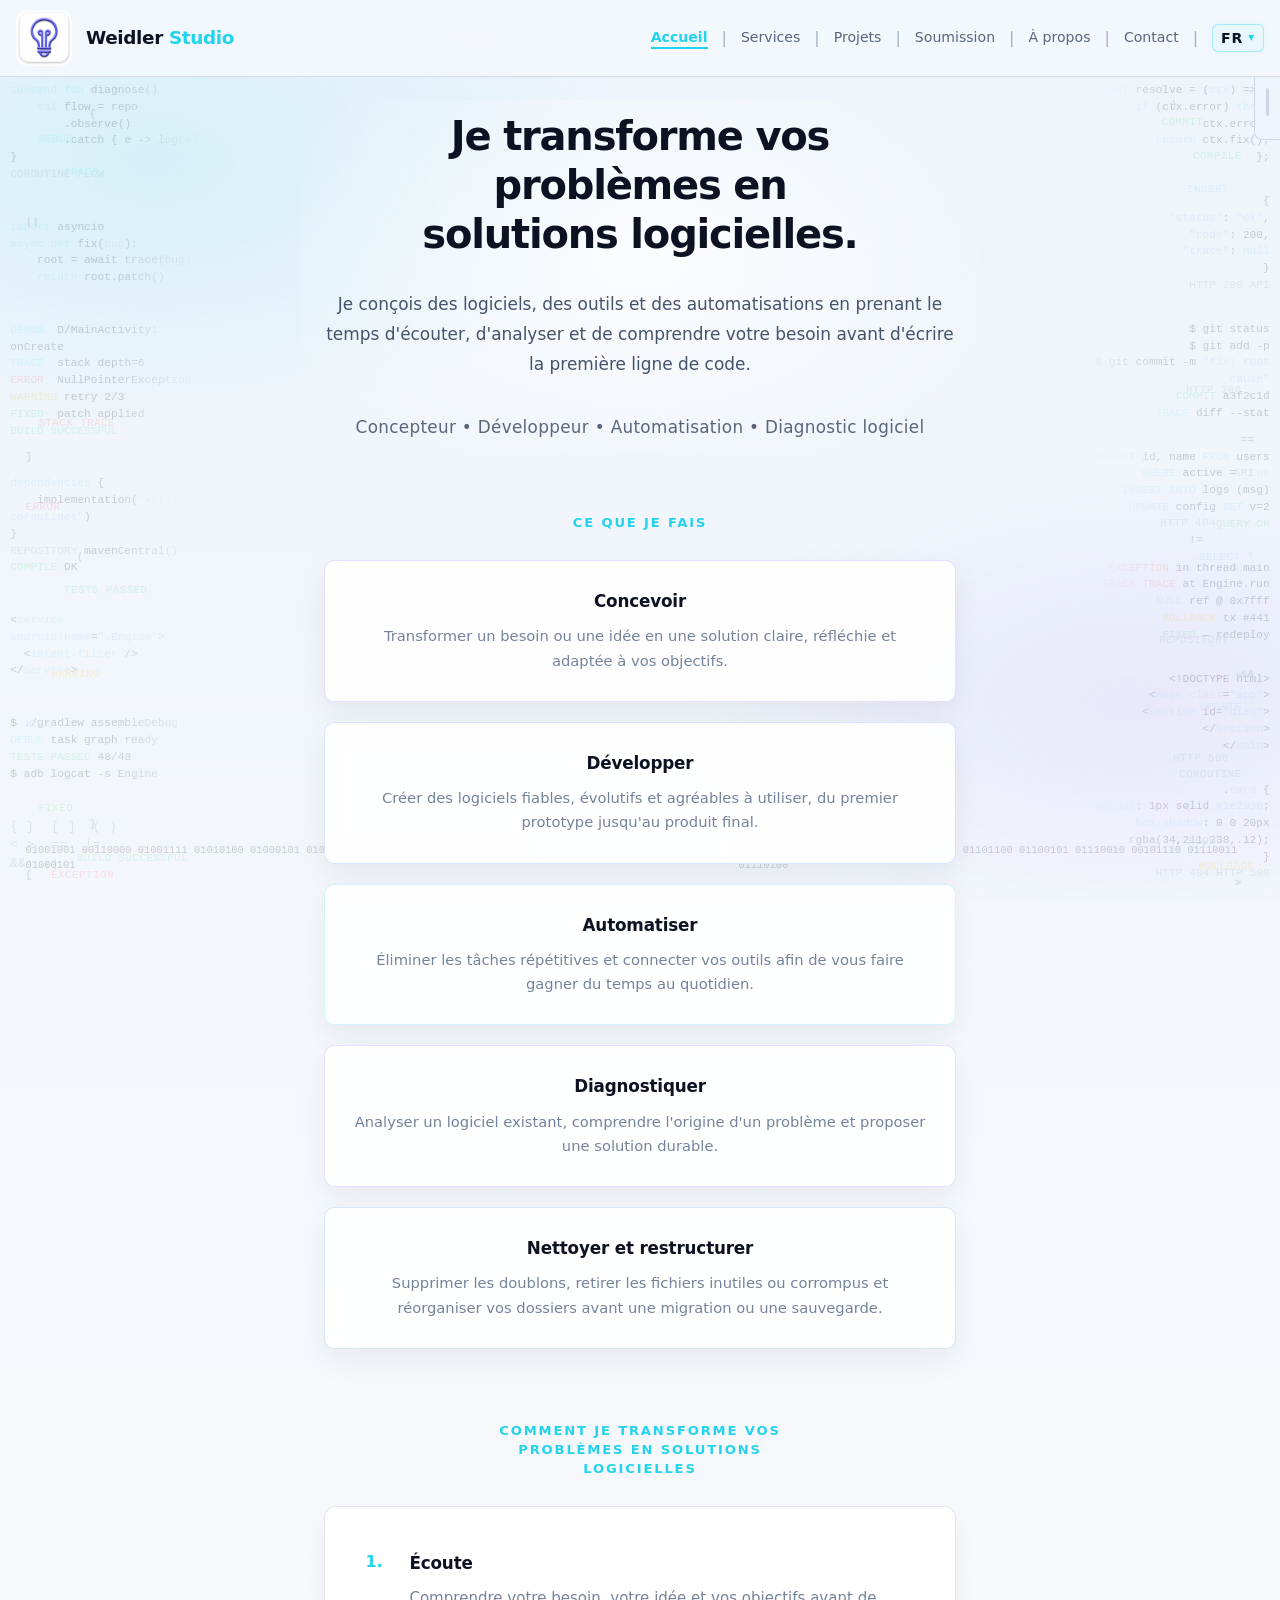
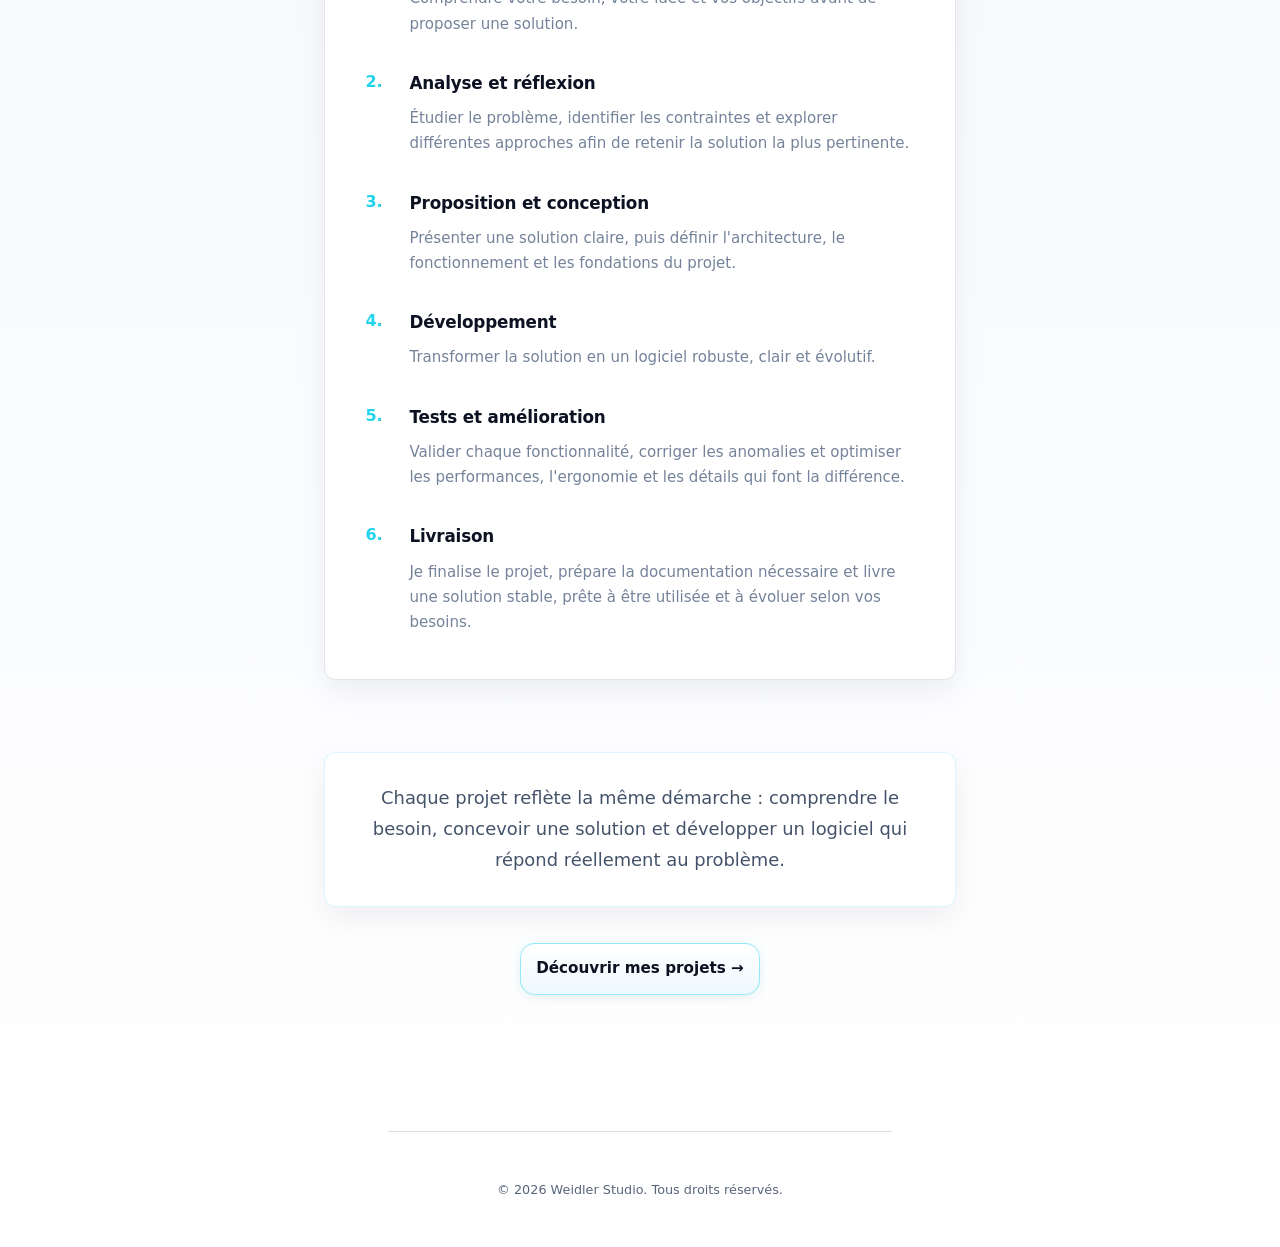
==== commit 9a7244ce: "Add files via upload" ====
--- a/index.html
+++ b/index.html
@@ -8,10 +8,12 @@
     <title>Weidler Studio</title>
     <link rel="icon" href="assets/logo/favicon.png" type="image/png">
     <script src="js/theme.js"></script>
-    <link rel="stylesheet" href="css/site.css">
-    <link rel="stylesheet" href="css/themes.css">
-    <link rel="stylesheet" href="css/home.css">
-    <link rel="stylesheet" href="css/mobile-readability.css">
+    <link rel="stylesheet" href="css/site.css?v=9">
+    <link rel="stylesheet" href="css/themes.css?v=9">
+    <link rel="stylesheet" href="css/layout.css?v=9">
+    <link rel="stylesheet" href="css/interactive.css?v=9">
+    <link rel="stylesheet" href="css/home.css?v=9">
+    <link rel="stylesheet" href="css/mobile-readability.css?v=9">
 </head>
 <body class="page-home" data-nav-root="" data-nav-active="home">
     <script src="js/site-bg.js"></script>
@@ -89,6 +91,10 @@
                     <h3 data-translate>Diagnostiquer</h3>
                     <p data-translate>Analyser un logiciel existant, comprendre l'origine d'un problème et proposer une solution durable.</p>
                 </article>
+                <article class="home-card home-card--blue">
+                    <h3 data-translate>Nettoyer et restructurer</h3>
+                    <p data-translate>Supprimer les doublons, retirer les fichiers inutiles ou corrompus et réorganiser vos dossiers avant une migration ou une sauvegarde.</p>
+                </article>
             </div>
         </section>
 
--- a/css/site.css
+++ b/css/site.css
@@ -1,2181 +1,690 @@
-:root {
-    --radius: 10px;
-    --btn-radius: 15px;
-    --header-h: 64px;
-    --font: "Segoe UI", system-ui, -apple-system, BlinkMacSystemFont, sans-serif;
-}
-
-/* ── Thème nuit (valeurs d’origine, inchangées) ── */
-:root,
-html[data-theme="night"],
-html[data-theme="auto"][data-theme-effective="night"] {
-    --bg-deep: #060810;
-    --bg-top: #0c1222;
-    --bg-gradient-end: #040608;
-    --bg-surface: rgba(14, 20, 36, 0.72);
-    --bg-card: rgba(12, 18, 32, 0.85);
-    --border: rgba(56, 80, 120, 0.35);
-    --text: #f0f4ff;
-    --text-muted: #94a3b8;
-    --text-muted-soft: #b4c1d3;
-    --lead-color: #cbd5e1;
-    --accent: #22d3ee;
-    --accent-dim: #0891b2;
-    --accent-violet: #8b5cf6;
-    --accent-glow: rgba(34, 211, 238, 0.18);
-    --accent-soft: rgba(34, 211, 238, 0.1);
-    --glow-cyan: 0 0 20px rgba(34, 211, 238, 0.18), 0 0 40px rgba(34, 211, 238, 0.06);
-    --glow-violet: 0 0 20px rgba(139, 92, 246, 0.18), 0 0 40px rgba(139, 92, 246, 0.06);
-    --glow-blue: 0 0 20px rgba(59, 130, 246, 0.18), 0 0 40px rgba(59, 130, 246, 0.06);
-    --badge-dev: #c9a227;
-    --badge-soon: #64748b;
-    --badge-tool: #3b82f6;
-    --header-bg: rgba(8, 12, 22, 0.92);
-    --surface-color: #1b2234;
-    --preferences-text: #ffffff;
-    --btn-primary-bg: linear-gradient(180deg, rgba(16, 38, 68, 0.92) 0%, rgba(10, 24, 46, 0.96) 100%);
-    --btn-primary-bg-hover: linear-gradient(180deg, rgba(20, 48, 82, 0.96) 0%, rgba(14, 30, 54, 1) 100%);
-    --btn-primary-border: rgba(34, 211, 238, 0.52);
-    --btn-primary-border-hover: rgba(34, 211, 238, 0.72);
-    --btn-secondary-bg: rgba(8, 12, 24, 0.5);
-    --btn-secondary-border: rgba(139, 92, 246, 0.42);
-    --lang-inactive: #9aa7bd;
-    --lang-active-bg: #0f2a38;
-    --lang-active-text: #f4fcff;
-    --lang-toggle-bg: #0f2a38;
-    --lang-toggle-border: #22d3ee;
-    --dropdown-bg: rgba(12, 18, 32, 0.98);
-    --panel-muted-bg: rgba(14, 20, 36, 0.52);
-    --panel-muted-border: rgba(56, 80, 120, 0.28);
-    --conclusion-bg: rgba(14, 20, 36, 0.48);
-    --conclusion-border: rgba(56, 80, 120, 0.38);
-    --conclusion-text: #dce3ed;
-    --meta-theme-color: #0a0e1a;
-}
-
-*, *::before, *::after { box-sizing: border-box; margin: 0; padding: 0; }
-
-html {
-    scroll-behavior: smooth;
-    overflow-x: hidden;
-}
-
-body {
-    background: linear-gradient(180deg, var(--bg-top) 0%, var(--bg-deep) 55%, var(--bg-gradient-end) 100%);
-    color: var(--text);
-    font-family: var(--font);
-    line-height: 1.5;
-    overflow-x: hidden;
-    padding-top: var(--header-h);
-    min-width: 0;
-    position: relative;
-    isolation: isolate;
-}
-
-main,
-.site-footer {
-    position: relative;
-    z-index: 1;
-}
-
-/* ── Arrière-plan décoratif (toutes les pages) ── */
-.home-bg-deco {
-    position: fixed;
-    inset: 0;
-    z-index: 0;
-    pointer-events: none;
-    overflow: hidden;
-    opacity: 0.18;
-    mask-image: radial-gradient(ellipse 56% 38% at 50% 22%, transparent 0%, black 74%);
-    -webkit-mask-image: radial-gradient(ellipse 56% 38% at 50% 22%, transparent 0%, black 74%);
-}
-
-.home-bg-side {
-    position: absolute;
-    top: var(--header-h);
-    bottom: 0;
-    width: min(210px, 16vw);
-    display: flex;
-    flex-direction: column;
-    justify-content: space-between;
-    gap: clamp(16px, 3vh, 32px);
-    padding: clamp(12px, 2vh, 24px) 0 clamp(20px, 3vh, 40px);
-    font-family: "Cascadia Code", "Consolas", "Courier New", monospace;
-    font-size: clamp(0.56rem, 0.95vw, 0.7rem);
-    line-height: 1.5;
-    opacity: 1;
-    user-select: none;
-}
-
-.home-bg-side--left {
-    left: 0;
-    padding-left: clamp(4px, 0.8vw, 12px);
-    mask-image: linear-gradient(to right, black 55%, transparent 100%);
-    -webkit-mask-image: linear-gradient(to right, black 55%, transparent 100%);
-}
-
-.home-bg-side--right {
-    right: 0;
-    padding-right: clamp(4px, 0.8vw, 12px);
-    text-align: right;
-    mask-image: linear-gradient(to left, black 55%, transparent 100%);
-    -webkit-mask-image: linear-gradient(to left, black 55%, transparent 100%);
-}
-
-.home-bg-block {
-    margin: 0;
-    white-space: pre-wrap;
-    word-break: break-word;
-    flex-shrink: 0;
-}
-
-.home-bg-block--symbols {
-    font-size: clamp(0.62rem, 1vw, 0.76rem);
-    letter-spacing: 0.08em;
-    opacity: 0.85;
-}
-
-.home-bg-edge {
-    position: absolute;
-    left: 0;
-    right: 0;
-    display: flex;
-    justify-content: space-between;
-    gap: clamp(16px, 4vw, 48px);
-    padding: 0 clamp(8px, 2vw, 40px) clamp(20px, 3vh, 36px);
-    font-family: "Cascadia Code", "Consolas", "Courier New", monospace;
-    font-size: clamp(0.52rem, 0.85vw, 0.65rem);
-    line-height: 1.45;
-    opacity: 1;
-    user-select: none;
-}
-
-.home-bg-edge--bottom { bottom: 0; }
-
-.home-bg-edge .home-bg-block {
-    max-width: 42%;
-    margin: 0;
-}
-
-.home-bg-scatter {
-    position: absolute;
-    inset: var(--header-h) 0 0 0;
-    font-family: "Cascadia Code", "Consolas", "Courier New", monospace;
-    font-size: clamp(0.54rem, 0.9vw, 0.68rem);
-    opacity: 1;
-    user-select: none;
-}
-
-.home-bg-kw,
-.home-bg-sym {
-    position: absolute;
-    white-space: nowrap;
-    letter-spacing: 0.04em;
-}
-
-.home-bg-sym { color: #64748b; font-weight: 600; }
-
-.home-bg-scatter .home-bg-kw:nth-child(1)  { top: 8%;   left: 3%;  }
-.home-bg-scatter .home-bg-kw:nth-child(2)  { top: 52%;  left: 2%;  }
-.home-bg-scatter .home-bg-kw:nth-child(3)  { top: 72%;  left: 4%;  }
-.home-bg-scatter .home-bg-kw:nth-child(4)  { top: 88%;  left: 3%;  }
-.home-bg-scatter .home-bg-kw:nth-child(5)  { top: 94%;  left: 6%;  }
-.home-bg-scatter .home-bg-kw:nth-child(6)  { top: 62%;  left: 5%;  }
-.home-bg-scatter .home-bg-kw:nth-child(7)  { top: 12%;  left: 5%;  }
-.home-bg-scatter .home-bg-kw:nth-child(8)  { top: 78%;  left: 2%;  }
-.home-bg-scatter .home-bg-kw:nth-child(9)  { top: 42%;  left: 3%;  }
-.home-bg-scatter .home-bg-kw:nth-child(10) { top: 96%;  left: 4%;  }
-.home-bg-scatter .home-bg-kw:nth-child(11) { top: 10%;  right: 3%;  }
-.home-bg-scatter .home-bg-kw:nth-child(12) { top: 48%;  right: 2%;  }
-.home-bg-scatter .home-bg-kw:nth-child(13) { top: 68%;  right: 4%;  }
-.home-bg-scatter .home-bg-kw:nth-child(14) { top: 84%;  right: 3%;  }
-.home-bg-scatter .home-bg-kw:nth-child(15) { top: 92%;  right: 5%;  }
-.home-bg-scatter .home-bg-kw:nth-child(16) { top: 58%;  right: 2%;  }
-.home-bg-scatter .home-bg-kw:nth-child(17) { top: 14%;  right: 4%;  }
-.home-bg-scatter .home-bg-kw:nth-child(18) { top: 76%;  right: 3%;  }
-.home-bg-scatter .home-bg-kw:nth-child(19) { top: 6%;   right: 6%;  }
-.home-bg-scatter .home-bg-kw:nth-child(20) { top: 95%;  right: 2%;  }
-.home-bg-scatter .home-bg-kw:nth-child(21) { top: 38%;  right: 3%;  }
-.home-bg-scatter .home-bg-kw:nth-child(22) { top: 54%;  right: 5%;  }
-.home-bg-scatter .home-bg-kw:nth-child(23) { top: 82%;  right: 4%;  }
-.home-bg-scatter .home-bg-sym:nth-child(24) { top: 5%;  left: 7%;  }
-.home-bg-scatter .home-bg-sym:nth-child(25) { top: 90%; left: 7%;  }
-.home-bg-scatter .home-bg-sym:nth-child(26) { top: 96%; left: 2%;  }
-.home-bg-scatter .home-bg-sym:nth-child(27) { top: 46%; left: 2%;  }
-.home-bg-scatter .home-bg-sym:nth-child(28) { top: 58%; left: 6%;  }
-.home-bg-scatter .home-bg-sym:nth-child(29) { top: 4%;  right: 8%;  }
-.home-bg-scatter .home-bg-sym:nth-child(30) { top: 88%; right: 7%;  }
-.home-bg-scatter .home-bg-sym:nth-child(31) { top: 97%; right: 3%;  }
-.home-bg-scatter .home-bg-sym:nth-child(32) { top: 44%; right: 2%;  }
-.home-bg-scatter .home-bg-sym:nth-child(33) { top: 56%; right: 6%;  }
-.home-bg-scatter .home-bg-sym:nth-child(34) { top: 72%; right: 2%;  }
-.home-bg-scatter .home-bg-sym:nth-child(35) { top: 18%; left: 2%;  }
-.home-bg-scatter .home-bg-sym:nth-child(36) { top: 16%; right: 2%;  }
-
-.home-bg-deco .code-kw { color: #7dd3fc; }
-.home-bg-deco .code-str { color: #a5b4fc; }
-.home-bg-deco .code-var { color: #c4b5fd; }
-.home-bg-deco .code-log { color: #67e8f9; }
-.home-bg-deco .code-err { color: #f87171; }
-.home-bg-deco .code-warn { color: #fbbf24; }
-.home-bg-deco .code-ok { color: #4ade80; }
-.home-bg-deco .code-tag { color: #94a3b8; }
-.home-bg-deco .code-sym { color: #64748b; }
-
-img, video, svg { max-width: 100%; height: auto; }
-
-/* Évite le bleu par défaut des liens navigateur */
-a {
-    color: inherit;
-}
-a:visited {
-    color: inherit;
-}
-a.home-contact-email,
-a.home-contact-email:visited {
-    color: var(--accent);
-    text-decoration: none;
-}
-a:not(.btn-primary):not(.btn-download-nexus):not(.product-card):not(.logo-link):not(.home-btn--primary):not(.home-btn--secondary):hover {
-    color: var(--accent);
-}
-
-/* Contact accueil — filet si home.css absent ou pas à jour */
-.home-contact {
-    display: flex;
-    flex-direction: column;
-    align-items: center;
-    justify-content: center;
-    width: 100%;
-    margin-top: clamp(48px, 8vw, 72px);
-    padding: clamp(28px, 5vw, 36px) clamp(20px, 4vw, 32px);
-    text-align: center;
-    background: var(--bg-surface);
-    border: 1px solid rgba(34, 211, 238, 0.25);
-    border-radius: var(--radius);
-    box-shadow: var(--glow-cyan);
-    box-sizing: border-box;
-}
-.home-contact-lead {
-    color: var(--text-muted);
-    font-size: clamp(0.95rem, 2.4vw, 1.05rem);
-    line-height: 1.65;
-    max-width: 42ch;
-    width: 100%;
-    margin: 0 auto 16px;
-    text-align: center;
-}
-.home-contact-email {
-    display: inline-block;
-    font-size: clamp(1rem, 2.6vw, 1.12rem);
-    font-weight: 600;
-    color: var(--accent);
-    text-decoration: none;
-    padding: 10px 18px;
-    border-radius: var(--btn-radius);
-    border: 1px solid rgba(34, 211, 238, 0.4);
-    background: var(--accent-soft);
-}
-.site-footer--home {
-    display: flex;
-    flex-direction: column;
-    align-items: center;
-    gap: 8px;
-    text-align: center;
-}
-
-/* ── Header ── */
-.site-header {
-    position: fixed;
-    top: 0;
-    left: 0;
-    right: 0;
-    z-index: 200;
-    background: var(--header-bg);
-    backdrop-filter: blur(12px);
-    -webkit-backdrop-filter: blur(12px);
-    border-bottom: 1px solid var(--border);
-}
-
-.header-top {
-    display: grid;
-    grid-template-columns: auto 1fr auto;
-    grid-template-areas: "brand nav toggle";
-    align-items: center;
-    gap: clamp(10px, 2vw, 20px);
-    flex-wrap: wrap;
-    padding: 10px clamp(16px, 4vw, 40px);
-    min-height: var(--header-h);
-}
-
-.header-brand { grid-area: brand; min-width: 0; }
-.main-nav {
-    grid-area: nav;
-    justify-self: end;
-}
-.nav-toggle { grid-area: toggle; }
-
-.header-brand {
-    display: flex;
-    align-items: center;
-    gap: 12px;
-    min-width: 0;
-}
-
-.header-contact,
-.home-header-contact {
-    display: inline-flex;
-    align-items: center;
-    justify-content: center;
-    padding: 7px 16px;
-    font-size: clamp(0.68rem, 1.6vw, 0.75rem);
-    font-weight: 700;
-    letter-spacing: 0.1em;
-    text-transform: uppercase;
-    text-decoration: none;
-    color: var(--accent);
-    border: 1px solid rgba(34, 211, 238, 0.45);
-    border-radius: var(--radius);
-    background: rgba(34, 211, 238, 0.06);
-    box-shadow: var(--glow-cyan);
-    transition: background 0.2s, border-color 0.2s, transform 0.2s;
-    white-space: nowrap;
-    flex-shrink: 0;
-}
-
-.header-contact:hover,
-.home-header-contact:hover {
-    background: rgba(34, 211, 238, 0.14);
-    border-color: rgba(34, 211, 238, 0.65);
-    transform: translateY(-14px);
-    color: var(--accent);
-}
-
-.logo-link {
-    display: flex;
-    align-items: center;
-    gap: clamp(10px, 1.2vw, 14px);
-    text-decoration: none;
-    min-width: 0;
-}
-
-.logo-icon {
-    width: auto;
-    height: clamp(48px, 5vw, 56px);
-    max-height: 56px;
-    object-fit: contain;
-    flex-shrink: 0;
-    display: block;
-    border-radius: 12px;
-}
-
-.logo-text {
-    font-size: clamp(0.95rem, 2.8vw, 1.15rem);
-    font-weight: 700;
-    color: var(--text);
-    letter-spacing: -0.02em;
-    white-space: nowrap;
-}
-
-.logo-text span { color: var(--accent); }
-
-.nav-toggle {
-    display: none;
-    background: var(--bg-card);
-    border: 1px solid var(--border);
-    color: var(--text);
-    width: 40px;
-    height: 40px;
-    border-radius: 8px;
-    font-size: 1.25rem;
-    cursor: pointer;
-    flex-shrink: 0;
-}
-
-.lang-status {
-    font-size: 0.68rem;
-    color: var(--accent);
-    display: none;
-    white-space: nowrap;
-    letter-spacing: 0.02em;
-}
-.lang-status.visible {
-    display: inline;
-    position: absolute;
-    right: clamp(16px, 4vw, 40px);
-    bottom: 6px;
-    z-index: 201;
-}
-
-.lang-switcher:not(.lang-dropdown-menu) {
-    position: absolute;
-    width: 1px;
-    height: 1px;
-    padding: 0;
-    margin: -1px;
-    overflow: hidden;
-    clip: rect(0, 0, 0, 0);
-    white-space: nowrap;
-    border: 0;
-}
-
-.lang-dropdown {
-    position: relative;
-    display: flex;
-    align-items: center;
-    flex-shrink: 0;
-}
-
-.lang-dropdown-toggle {
-    display: inline-flex;
-    align-items: center;
-    justify-content: center;
-    gap: 5px;
-    height: 24px;
-    min-height: 0;
-    padding: 0 8px;
-    line-height: 1;
-    font-family: inherit;
-    font-size: clamp(0.72rem, 1.8vw, 0.82rem);
-    font-weight: 600;
-    letter-spacing: 0.08em;
-    text-transform: uppercase;
-    color: var(--lang-active-text);
-    background: var(--lang-toggle-bg);
-    border: 1px solid var(--lang-toggle-border);
-    border-radius: 6px;
-    box-shadow: 0 0 12px rgba(34, 211, 238, 0.16);
-    cursor: pointer;
-    transition: color 0.2s ease, background 0.2s ease, border-color 0.2s ease, box-shadow 0.2s ease;
-    -webkit-tap-highlight-color: transparent;
-}
-
-.main-nav .lang-dropdown--nav {
-    flex-shrink: 0;
-}
-
-.main-nav .lang-dropdown--nav .lang-dropdown-toggle {
-    height: auto;
-    min-height: 28px;
-    padding: 4px 8px;
-    font-size: clamp(0.78rem, 1.9vw, 0.88rem);
-    font-weight: 600;
-    letter-spacing: 0.06em;
-    background: rgba(15, 42, 56, 0.85);
-    border-color: rgba(34, 211, 238, 0.45);
-    box-shadow: 0 0 10px rgba(34, 211, 238, 0.1);
-}
-
-.main-nav .nav-sep--lang {
-    margin-left: clamp(8px, 1.4vw, 14px);
-}
-
-.lang-dropdown-chevron {
-    font-size: 0.55em;
-    line-height: 1;
-    color: var(--accent);
-    transition: transform 0.2s ease;
-}
-
-.lang-dropdown.is-open .lang-dropdown-chevron {
-    transform: rotate(180deg);
-}
-
-.lang-dropdown-toggle:hover:not(:disabled) {
-    border-color: rgba(34, 211, 238, 0.75);
-    box-shadow: 0 0 14px rgba(34, 211, 238, 0.22);
-}
-
-.lang-dropdown-toggle:disabled {
-    opacity: 0.45;
-    cursor: wait;
-}
-
-.lang-dropdown-toggle:focus-visible {
-    outline: 2px solid rgba(34, 211, 238, 0.65);
-    outline-offset: 2px;
-}
-
-.lang-dropdown-globe svg {
-    display: block;
-    width: 14px;
-    height: 14px;
-}
-
-.lang-dropdown-code {
-    display: inline-flex;
-    align-items: center;
-    line-height: 1;
-}
-
-.lang-dropdown-menu {
-    position: absolute;
-    top: calc(100% + 6px);
-    right: 0;
-    z-index: 300;
-    display: flex;
-    flex-direction: column;
-    gap: 2px;
-    min-width: 72px;
-    padding: 6px;
-    margin: 0;
-    background: var(--dropdown-bg);
-    border: 1px solid rgba(34, 211, 238, 0.35);
-    border-radius: 8px;
-    box-shadow: var(--glow-cyan), 0 8px 24px rgba(0, 0, 0, 0.35);
-    backdrop-filter: blur(10px);
-    -webkit-backdrop-filter: blur(10px);
-}
-
-.lang-dropdown-menu[hidden] {
-    display: none;
-}
-
-.lang-switcher {
-    display: flex;
-    flex-wrap: wrap;
-    align-items: center;
-    justify-content: flex-end;
-    gap: 0;
-    font-size: clamp(0.72rem, 1.8vw, 0.82rem);
-    letter-spacing: 0.06em;
-    text-transform: uppercase;
-}
-
-.lang-sep {
-    display: none;
-}
-
-.lang-btn {
-    display: block;
-    width: 100%;
-    text-align: left;
-    background: transparent;
-    border: 1px solid transparent;
-    color: var(--lang-inactive);
-    padding: 8px 10px;
-    min-height: 36px;
-    font-family: inherit;
-    font-size: inherit;
-    font-weight: 500;
-    letter-spacing: inherit;
-    text-transform: inherit;
-    cursor: pointer;
-    white-space: nowrap;
-    transition: color 0.2s ease, background 0.2s ease, border-color 0.2s ease, box-shadow 0.2s ease;
-    border-radius: 6px;
-    box-shadow: none;
-    -webkit-tap-highlight-color: transparent;
-}
-.lang-btn .lang-native {
-    font-weight: 400;
-    text-transform: none;
-    letter-spacing: 0;
-    opacity: 0.88;
-}
-.lang-btn:hover {
-    color: #ffffff;
-    border-color: #22d3ee;
-    box-shadow: 0 0 10px rgba(34, 211, 238, 0.1);
-}
-.lang-btn.active {
-    background: var(--lang-active-bg);
-    border-color: var(--lang-toggle-border);
-    color: var(--lang-active-text);
-    font-weight: 600;
-    box-shadow: 0 0 12px rgba(34, 211, 238, 0.16);
-}
-.lang-btn:disabled { opacity: 0.4; cursor: wait; }
-
-.main-nav {
-    display: flex;
-    align-items: center;
-    gap: 0;
-    flex-wrap: wrap;
-    justify-content: flex-end;
-}
-.main-nav a {
-    color: var(--text-muted);
-    text-decoration: none;
-    font-size: clamp(0.78rem, 1.9vw, 0.88rem);
-    font-weight: 500;
-    transition: color 0.2s;
-    white-space: nowrap;
-}
-.main-nav .nav-sep {
-    margin: 0 clamp(8px, 1.4vw, 14px);
-    color: rgba(94, 115, 154, 0.55);
-    font-weight: 300;
-    user-select: none;
-}
-.main-nav a .nav-link-text {
-    display: inline-block;
-}
-.main-nav a:hover { color: var(--text); }
-.main-nav a.active {
-    color: var(--accent);
-    font-weight: 600;
-}
-.main-nav a.active .nav-link-text {
-    box-shadow: inset 0 -2px 0 var(--accent);
-}
-
-/* ── Layout ── */
-main {
-    width: 100%;
-    max-width: 1000px;
-    margin: 0 auto;
-    padding: clamp(32px, 6vw, 56px) clamp(16px, 4vw, 24px);
-}
-
-.site-footer {
-    text-align: center;
-    color: var(--text-muted);
-    font-size: clamp(0.75rem, 2vw, 0.8rem);
-    padding: clamp(28px, 6vw, 40px) clamp(16px, 4vw, 24px);
-    border-top: 1px solid var(--border);
-    margin-top: 8px;
-    max-width: 1000px;
-    margin-left: auto;
-    margin-right: auto;
-}
-
-/* ── Badges ── */
-.badge {
-    display: inline-block;
-    padding: 3px 10px;
-    border-radius: 20px;
-    font-size: 0.68rem;
-    font-weight: 700;
-    letter-spacing: 0.05em;
-    text-transform: uppercase;
-    margin-bottom: 12px;
-    width: fit-content;
-}
-.badge-available {
-    background: var(--accent-soft);
-    color: var(--accent);
-}
-.badge-soon {
-    background: rgba(100, 116, 139, 0.2);
-    color: var(--badge-soon);
-}
-.badge-tool {
-    background: rgba(59, 130, 246, 0.15);
-    color: var(--badge-tool);
-}
-
-/* ── Product pages ── */
-.lead {
-    color: var(--lead-color);
-    font-size: clamp(0.95rem, 2.4vw, 1.06rem);
-    line-height: 1.75;
-}
-
-.page-hero {
-    display: grid;
-    grid-template-columns: 1.1fr 0.9fr;
-    gap: clamp(24px, 5vw, 40px);
-    align-items: center;
-    margin-bottom: clamp(48px, 8vw, 72px);
-}
-
-.page-hero h1 {
-    font-size: clamp(1.55rem, 5vw, 2.4rem);
-    font-weight: 800;
-    letter-spacing: -0.03em;
-    margin-bottom: 0;
-    color: var(--text);
-    line-height: 1.22;
-}
-
-.page-hero .lead {
-    margin-bottom: clamp(20px, 4vw, 28px);
-    max-width: 62ch;
-}
-
-.preview-box {
-    background: var(--bg-card);
-    border: 1px solid rgba(34, 211, 238, 0.28);
-    border-radius: var(--radius);
-    aspect-ratio: 16 / 10;
-    min-height: 160px;
-    width: 100%;
-    overflow: hidden;
-    box-shadow: var(--glow-cyan);
-    backdrop-filter: blur(8px);
-    -webkit-backdrop-filter: blur(8px);
-}
-.preview-box img {
-    width: 100%;
-    height: 100%;
-    object-fit: cover;
-    object-position: center;
-    display: block;
-}
-.preview-box picture {
-    display: block;
-    width: 100%;
-    height: 100%;
-}
-.preview-box.contain img { object-fit: contain; padding: 16px; }
-
-.nexus-bridge-preview img {
-    object-fit: contain;
-    object-position: center;
-    padding: 16px;
-}
-.hero-app-shot {
-    margin: 0 0 clamp(40px, 8vw, 64px);
-    padding: 0;
-    background: var(--bg-card);
-    border: 1px solid rgba(34, 211, 238, 0.28);
-    border-radius: var(--radius);
-    overflow: hidden;
-    box-shadow: var(--glow-cyan);
-    width: 100%;
-    backdrop-filter: blur(8px);
-    -webkit-backdrop-filter: blur(8px);
-}
-.hero-app-shot--full {
-    line-height: 0;
-}
-.hero-app-shot--full img {
-    display: block;
-    width: 100%;
-    height: auto;
-    max-width: none;
-    object-fit: contain;
-    vertical-align: top;
-}
-
-.hero-download-cta {
-    margin: 28px 0 8px;
-    max-width: 420px;
-}
-.btn-download-nexus {
-    display: flex;
-    align-items: center;
-    gap: 16px;
-    width: 100%;
-    padding: 16px 22px;
-    background: var(--btn-primary-bg);
-    color: var(--text);
-    border-radius: var(--btn-radius);
-    text-decoration: none;
-    border: 1px solid var(--btn-primary-border);
-    box-shadow: var(--glow-cyan), 0 4px 12px rgba(0, 0, 0, 0.22);
-    transition: transform 0.2s ease, box-shadow 0.2s ease, border-color 0.2s ease;
-}
-.btn-download-nexus:hover {
-    transform: translateY(-2px);
-    border-color: rgba(34, 211, 238, 0.72);
-    box-shadow: 0 0 22px rgba(34, 211, 238, 0.2), 0 6px 16px rgba(0, 0, 0, 0.28);
-    color: var(--text);
-}
-.btn-download-icon {
-    display: flex;
-    align-items: center;
-    justify-content: center;
-    flex-shrink: 0;
-    width: 48px;
-    height: 48px;
-    background: rgba(0, 0, 0, 0.2);
-    border-radius: 10px;
-}
-.btn-download-label {
-    display: flex;
-    flex-direction: column;
-    align-items: flex-start;
-    gap: 2px;
-    text-align: left;
-}
-.btn-download-label strong {
-    font-size: clamp(1rem, 2.4vw, 1.15rem);
-    font-weight: 700;
-    letter-spacing: -0.02em;
-}
-.btn-download-label small {
-    font-size: 0.8rem;
-    font-weight: 500;
-    opacity: 0.88;
-}
-.hero-download-note {
-    margin: 14px 0 0;
-    font-size: 0.85rem;
-    color: var(--text-muted);
-    line-height: 1.55;
-    max-width: 54ch;
-}
-.hero-download-note strong {
-    color: var(--text);
-    font-weight: 600;
-}
-
-.hero-download-smartscreen {
-    margin-top: 18px;
-    padding: 14px 16px;
-    max-width: 54ch;
-    font-size: 0.84rem;
-    line-height: 1.6;
-    color: #e8c547;
-    background: rgba(201, 162, 39, 0.12);
-    border: 1px solid rgba(201, 162, 39, 0.35);
-    border-radius: var(--radius);
-}
-.hero-download-smartscreen strong {
-    display: block;
-    margin-bottom: 6px;
-    color: #f0d060;
-    font-weight: 700;
-}
-.hero-download-smartscreen p {
-    margin: 0;
-    color: #ddd5b8;
-}
-
-.btn-primary {
-    display: inline-flex;
-    align-items: center;
-    justify-content: center;
-    min-height: 52px;
-    padding: 0 22px;
-    background: var(--btn-primary-bg);
-    color: var(--text);
-    border-radius: var(--btn-radius);
-    font-weight: 600;
-    font-size: 0.95rem;
-    text-decoration: none;
-    border: 1px solid var(--btn-primary-border);
-    box-shadow:
-        0 0 16px rgba(34, 211, 238, 0.12),
-        0 4px 12px rgba(0, 0, 0, 0.22);
-    cursor: pointer;
-    transition: background 0.2s ease, border-color 0.2s ease, box-shadow 0.2s ease, transform 0.2s ease;
-    max-width: 100%;
-    text-align: center;
-}
-.btn-primary:hover {
-    background: var(--btn-primary-bg-hover);
-    border-color: var(--btn-primary-border-hover);
-    transform: translateY(-2px);
-    box-shadow: 0 0 22px rgba(34, 211, 238, 0.2), 0 6px 16px rgba(0, 0, 0, 0.28);
-    color: var(--text);
-}
-.btn-primary:disabled,
-.btn-primary.disabled {
-    opacity: 0.45;
-    cursor: not-allowed;
-    transform: none;
-    box-shadow: none;
-    pointer-events: none;
-}
-
-.btn-outline {
-    display: inline-flex;
-    align-items: center;
-    justify-content: center;
-    min-height: 52px;
-    padding: 0 22px;
-    background: var(--btn-secondary-bg);
-    border: 1px solid var(--btn-secondary-border);
-    color: var(--text);
-    border-radius: var(--btn-radius);
-    font-weight: 600;
-    font-size: 0.95rem;
-    text-decoration: none;
-    box-shadow:
-        0 0 6px rgba(139, 92, 246, 0.05),
-        0 2px 10px rgba(0, 0, 0, 0.18);
-    transition: background 0.2s ease, border-color 0.2s ease, box-shadow 0.2s ease, transform 0.2s ease;
-}
-.btn-outline:hover {
-    background: rgba(124, 58, 237, 0.1);
-    border-color: rgba(139, 92, 246, 0.58);
-    transform: translateY(-2px);
-    box-shadow:
-        0 0 10px rgba(139, 92, 246, 0.08),
-        0 4px 14px rgba(0, 0, 0, 0.22);
-    color: var(--text);
-}
-
-.project-cta {
-    text-align: center;
-    margin-bottom: clamp(48px, 8vw, 72px);
-}
-
-.note-muted {
-    color: var(--text-muted-soft);
-    font-size: 0.82rem;
-    margin-top: 14px;
-    line-height: 1.65;
-    max-width: 48ch;
-}
-
-.features-section { margin-bottom: clamp(48px, 8vw, 72px); }
-
-.features-title,
-.screenshots-title,
-.discussion-title {
-    font-size: clamp(0.72rem, 1.8vw, 0.82rem);
-    font-weight: 700;
-    margin-bottom: clamp(20px, 4vw, 28px);
-    letter-spacing: 0.14em;
-    text-transform: uppercase;
-    text-align: center;
-    color: var(--accent);
-}
-
-.features-grid {
-    display: grid;
-    grid-template-columns: repeat(auto-fit, minmax(min(100%, 260px), 1fr));
-    gap: clamp(14px, 3vw, 20px);
-}
-
-.feature-card,
-.form-card,
-.comment-card,
-.teaser-box,
-.screenshot-card {
-    background: var(--bg-card);
-    border: 1px solid var(--border);
-    border-radius: var(--radius);
-    backdrop-filter: blur(8px);
-    -webkit-backdrop-filter: blur(8px);
-    transition: border-color 0.2s ease, box-shadow 0.2s ease, transform 0.2s ease;
-}
-
-.feature-card,
-.teaser-box,
-.screenshot-card {
-    box-shadow: 0 0 24px rgba(139, 92, 246, 0.06);
-}
-
-.form-card,
-.comment-card {
-    box-shadow: var(--glow-cyan);
-}
-
-.features-grid .feature-card:nth-child(4n + 1) {
-    border-color: rgba(139, 92, 246, 0.28);
-    box-shadow: var(--glow-violet);
-}
-
-.features-grid .feature-card:nth-child(4n + 2) {
-    border-color: rgba(59, 130, 246, 0.28);
-    box-shadow: var(--glow-blue);
-}
-
-.features-grid .feature-card:nth-child(4n + 3) {
-    border-color: rgba(34, 211, 238, 0.28);
-    box-shadow: var(--glow-cyan);
-}
-
-.features-grid .feature-card:nth-child(4n + 4) {
-    border-color: rgba(139, 92, 246, 0.28);
-    box-shadow: var(--glow-violet);
-}
-
-.feature-card {
-    padding: clamp(20px, 4vw, 28px);
-    text-align: center;
-}
-
-.feature-card:hover,
-.comment-card:hover,
-.teaser-box:hover {
-    transform: translateY(-2px);
-    border-color: rgba(34, 211, 238, 0.35);
-}
-
-.feature-card h3 {
-    color: var(--text);
-    font-size: 1.05rem;
-    font-weight: 700;
-    margin-bottom: 10px;
-    letter-spacing: -0.01em;
-}
-.feature-card p {
-    color: var(--text-muted-soft);
-    font-size: clamp(0.86rem, 2vw, 0.92rem);
-    line-height: 1.65;
-}
-
-/* ── Discussion (Kios) ── */
-.discussion-subtitle {
-    color: var(--text-muted-soft);
-    font-size: clamp(0.88rem, 2.4vw, 0.95rem);
-    margin-bottom: 24px;
-    line-height: 1.68;
-    max-width: 60ch;
-}
-
-.form-card {
-    padding: clamp(20px, 4vw, 28px);
-    margin-bottom: 28px;
-}
-.form-grid { display: grid; grid-template-columns: 1fr; gap: 16px; }
-.form-group {
-    display: flex;
-    flex-direction: column;
-    gap: 8px;
-}
-.form-group label {
-    color: var(--text-muted);
-    font-size: 0.85rem;
-    font-weight: 500;
-}
-input:not([type="checkbox"]),
-textarea,
-select {
-    width: 100%;
-    max-width: 520px;
-    min-height: 48px;
-
-    background: var(--bg-card);
-    border: 1px solid var(--border);
-    border-radius: 8px;
-    padding: 12px 16px;
-
-    color: var(--text);
-    font-family: inherit;
-    font-size: 16px;
-
-    transition: border-color 0.2s, box-shadow 0.2s;
-}
-
-select {
-    height: 50px;
-    cursor: pointer;
-}
-input[type="checkbox"] {
-    width: auto;
-    height: auto;
-    padding: 0;
-    margin: 0;
-}
-input:focus, textarea:focus {
-    outline: none;
-    border-color: var(--accent);
-    box-shadow: 0 0 0 1px rgba(34, 211, 238, 0.25);
-}
-textarea { resize: vertical; min-height: 100px; }
-
-.btn-submit {
-    display: inline-flex;
-    align-items: center;
-    justify-content: center;
-    min-height: 52px;
-    padding: 0 22px;
-    width: fit-content;
-    background: var(--btn-secondary-bg);
-    border: 1px solid var(--btn-secondary-border);
-    color: var(--text);
-    border-radius: var(--btn-radius);
-    font-weight: 600;
-    font-size: 0.92rem;
-    cursor: pointer;
-    box-shadow: 0 0 6px rgba(139, 92, 246, 0.05), 0 2px 10px rgba(0, 0, 0, 0.18);
-    transition: background 0.2s ease, border-color 0.2s ease, box-shadow 0.2s ease, transform 0.2s ease;
-}
-.btn-submit:hover {
-    background: rgba(124, 58, 237, 0.1);
-    border-color: rgba(139, 92, 246, 0.58);
-    transform: translateY(-2px);
-    box-shadow: 0 0 10px rgba(139, 92, 246, 0.08), 0 4px 14px rgba(0, 0, 0, 0.22);
-}
-
-.comment-list { display: flex; flex-direction: column; gap: 12px; }
-.comment-card {
-    padding: clamp(16px, 3vw, 22px);
-}
-.comment-author {
-    font-weight: 600;
-    color: var(--accent-violet);
-    font-size: 0.92rem;
-    margin-bottom: 6px;
-}
-.comment-text {
-    color: var(--text);
-    font-size: 0.95rem;
-    word-break: break-word;
-    margin-bottom: 6px;
-}
-.btn-translate-comment {
-    background: none;
-    border: none;
-    padding: 0;
-    font-family: inherit;
-    font-size: 0.78rem;
-    font-weight: 600;
-    color: var(--accent);
-    cursor: pointer;
-    text-decoration: underline;
-    text-underline-offset: 3px;
-}
-.btn-translate-comment:disabled { opacity: 0.5; cursor: wait; }
-.comments-empty-msg {
-    color: var(--text-muted-soft);
-    font-size: 0.92rem;
-    text-align: center;
-    padding: 1.5rem;
-    border: 1px dashed var(--border);
-    border-radius: var(--radius);
-}
-
-/* ── Inner pages (Services, Projets, À propos) ── */
-.page-intro {
-    text-align: center;
-    margin-bottom: clamp(48px, 8vw, 72px);
-    max-width: 62ch;
-    margin-left: auto;
-    margin-right: auto;
-}
-
-.page-intro h1 {
-    font-size: clamp(1.55rem, 5vw, 2.4rem);
-    font-weight: 800;
-    letter-spacing: -0.03em;
-    margin-bottom: clamp(14px, 3vw, 20px);
-    color: var(--text);
-    line-height: 1.22;
-}
-body[data-nav-active="services"] .page-intro h1 {
-    margin-bottom: clamp(24px, 4vw, 32px);
-}
-.page-intro .lead {
-    margin-bottom: 0;
-}
-
-a.project-card-link {
-    display: block;
-    text-decoration: none;
-    color: inherit;
-    text-align: left;
-}
-
-a.project-card-link .badge {
-    margin-bottom: 0;
-}
-
-.project-card-badges {
-    display: flex;
-    align-items: center;
-    justify-content: flex-start;
-    flex-wrap: wrap;
-    gap: clamp(8px, 2vw, 12px);
-    margin-bottom: 12px;
-    width: 100%;
-}
-
-.project-card-badges__cell {
-    flex: 0 0 auto;
-    display: flex;
-    align-items: center;
-}
-
-.project-card-badges .badge {
-    max-width: 100%;
-    overflow: hidden;
-    text-overflow: ellipsis;
-    white-space: nowrap;
-    font-size: clamp(0.58rem, 1.6vw, 0.68rem);
-    padding: 3px clamp(6px, 1.8vw, 10px);
-}
-
-.badge-cat-type {
-    background: rgba(139, 92, 246, 0.18);
-    color: var(--accent-violet);
-}
-
-.badge-cat-platform {
-    background: rgba(59, 130, 246, 0.15);
-    color: var(--badge-tool);
-}
-
-@media (max-width: 380px) {
-    .project-card-badges .badge {
-        white-space: normal;
-        text-align: center;
-        line-height: 1.25;
-    }
-}
-
-/* ── Navigation secondaire entre projets ── */
-.project-see-also {
-    display: flex;
-    flex-wrap: wrap;
-    align-items: baseline;
-    justify-content: center;
-    gap: 0.35em 0.65em;
-    width: 100%;
-    margin: 0 auto clamp(24px, 4vw, 32px);
-    padding-top: 0;
-    font-size: clamp(0.74rem, 1.8vw, 0.81rem);
-    line-height: 1.45;
-    color: var(--text-muted-soft);
-    text-align: center;
-}
-
-.project-see-also__label {
-    flex-shrink: 0;
-    font-weight: 600;
-    color: var(--text-muted);
-    letter-spacing: 0.02em;
-}
-
-.project-see-also__list {
-    display: inline-flex;
-    flex-wrap: wrap;
-    align-items: center;
-    gap: 0.35em 0.5em;
-}
-
-.project-see-also__sep {
-    color: var(--text-muted);
-    opacity: 0.5;
-    user-select: none;
-}
-
-.project-see-also a {
-    color: var(--text-muted-soft);
-    text-decoration: none;
-    transition: color 0.2s ease;
-}
-
-.project-see-also a:hover {
-    color: var(--accent);
-}
-
-.project-see-also__current {
-    color: var(--text);
-    font-weight: 600;
-    text-decoration: underline;
-    text-decoration-color: rgba(34, 211, 238, 0.55);
-    text-underline-offset: 3px;
-}
-
-a.project-card-link h3 {
-    color: var(--text);
-}
-
-.project-card-more {
-    display: inline-block;
-    margin-top: 14px;
-    font-size: 0.85rem;
-    font-weight: 600;
-    color: var(--accent);
-}
-
-.about-content {
-    max-width: 62ch;
-    margin: 0 auto clamp(48px, 8vw, 72px);
-}
-
-.about-block {
-    margin-bottom: clamp(32px, 6vw, 48px);
-}
-
-.about-block .features-title {
-    text-align: left;
-    margin-bottom: clamp(16px, 3vw, 20px);
-}
-
-.about-block .lead {
-    margin-bottom: clamp(16px, 3vw, 20px);
-}
-
-.about-list {
-    list-style: none;
-    padding: 0;
-    margin: 0;
-}
-
-.about-list li {
-    position: relative;
-    padding-left: 1.25rem;
-    margin-bottom: 12px;
-    color: var(--text-muted-soft);
-    line-height: 1.68;
-    font-size: clamp(0.88rem, 2vw, 0.94rem);
-}
-
-.about-list li::before {
-    content: "";
-    position: absolute;
-    left: 0;
-    top: 0.55em;
-    width: 6px;
-    height: 6px;
-    border-radius: 50%;
-    background: var(--accent);
-    box-shadow: 0 0 8px rgba(34, 211, 238, 0.35);
-}
-
-.studio-cta {
-    text-align: center;
-    margin-bottom: clamp(48px, 8vw, 72px);
-}
-
-.studio-cta .lead {
-    margin-bottom: clamp(20px, 4vw, 28px);
-}
-
-.page-contact {
-    min-height: 100svh;
-    display: flex;
-    flex-direction: column;
-}
-
-.page-contact main {
-    flex: 1;
-    display: flex;
-    flex-direction: column;
-    gap: clamp(40px, 8vh, 72px);
-}
-.page-contact .page-intro {
-    margin-bottom: 0;
-}
-.page-contact .about-content {
-    margin-bottom: 0;
-}
-
-.page-contact .about-block:last-child {
-    margin-bottom: 0;
-}
-
-.page-contact .about-block:has(.about-list) {
-    display: flex;
-    flex-direction: column;
-    align-items: center;
-    width: 100%;
-}
-
-.page-contact .about-block:has(.about-list) .features-title {
-    text-align: center;
-    width: 100%;
-}
-
-.page-contact .about-block:has(.about-list) .about-list {
-    width: fit-content;
-    max-width: 100%;
-    margin-left: auto;
-    margin-right: auto;
-}
-
-.page-contact .studio-cta {
-    flex: 1;
-    display: flex;
-    flex-direction: column;
-    justify-content: flex-start;
-    align-items: center;
-    gap: clamp(18px, 3.5vw, 28px);
-    padding-top: clamp(16px, 3vh, 32px);
-    padding-bottom: clamp(48px, 9vh, 96px);
-    margin-bottom: 0;
-    text-align: center;
-}
-
-.page-contact .studio-cta .lead {
-    max-width: 54ch;
-    margin-left: auto;
-    margin-right: auto;
-    margin-bottom: 0;
-}
-
-.page-contact .contact-signal-qr {
-    display: block;
-    width: min(200px, 72vw);
-    height: auto;
-    margin: 0 auto;
-    border-radius: var(--radius);
-    border: 1px solid var(--border);
-    box-shadow: 0 8px 24px rgba(12, 18, 34, 0.08);
-}
-
-.page-contact .site-footer {
-    flex-shrink: 0;
-    margin-top: auto;
-    width: min(1000px, 100%);
-    margin-left: auto;
-    margin-right: auto;
-    padding-top: clamp(28px, 5vw, 44px);
-    padding-bottom: clamp(28px, 5vw, 44px);
-}
-
-/* ── Page Soumission (conteneur formulaire : à compléter par le client) ── */
-.page-soumission {
-    min-height: 100svh;
-    display: flex;
-    flex-direction: column;
-}
-
-.page-soumission .home-bg-deco {
-    mask-image: radial-gradient(ellipse 80% 55% at 50% 18%, transparent 0%, black 88%);
-    -webkit-mask-image: radial-gradient(ellipse 80% 55% at 50% 18%, transparent 0%, black 88%);
-}
-
-.page-soumission main {
-    flex: 1;
-    display: flex;
-    flex-direction: column;
-    gap: clamp(40px, 8vh, 72px);
-}
-
-.page-soumission .page-intro {
-    margin-bottom: 0;
-}
-
-.page-soumission .submission-content {
-    flex: 1;
-    width: 100%;
-    max-width: min(1000px, 100%);
-    margin: 0 auto;
-    padding-bottom: clamp(48px, 9vh, 96px);
-}
-
-.page-soumission .site-footer {
-    flex-shrink: 0;
-    margin-top: auto;
-    width: min(1000px, 100%);
-    margin-left: auto;
-    margin-right: auto;
-    padding-top: clamp(28px, 5vw, 44px);
-    padding-bottom: clamp(28px, 5vw, 44px);
-}
-
-.badge-dev {
-    background: rgba(201, 162, 39, 0.18);
-    color: var(--badge-dev);
-}
-
-/* ── Teaser (Haven) ── */
-.teaser-box {
-    text-align: center;
-    padding: clamp(40px, 8vw, 64px) clamp(20px, 4vw, 32px);
-    max-width: 520px;
-    margin: 0 auto;
-    border-color: rgba(139, 92, 246, 0.28);
-    box-shadow: var(--glow-violet);
-}
-.teaser-box h1 { margin-bottom: 16px; color: var(--text); }
-.teaser-box p {
-    color: var(--text-muted-soft);
-    line-height: 1.65;
-    margin-bottom: 8px;
-}
-
-/* ── Responsive ── */
-@media (min-width: 641px) {
-    .header-top {
-        grid-template-columns: auto 1fr;
-        grid-template-areas: "brand nav";
-    }
-
-    .nav-toggle {
-        display: none;
-    }
-
-    .mobile-page-progress,
-    .mobile-swipe-hints {
-        display: none !important;
-    }
-
-    .main-nav {
-        display: flex;
-        flex-direction: row;
-        align-items: center;
-        justify-content: flex-end;
-        width: auto;
-        padding: 0;
-        border-top: none;
-    }
-
-    .main-nav a.active .nav-link-text {
-        box-shadow: inset 0 -2px 0 var(--accent);
-    }
-
-    .main-nav a {
-        display: inline;
-        width: auto;
-        padding: 0;
-        border-bottom: none;
-    }
-}
-
-@media (max-width: 992px) {
-    .page-hero { grid-template-columns: 1fr; }
-    .preview-box { order: -1; max-height: 280px; }
-}
-
-@media (max-width: 768px) {
-    .page-hero h1,
-    .page-intro h1 {
-        line-height: 1.34;
-    }
-
-    main {
-        padding-top: 16px;
-        padding-bottom: 28px;
-        overflow-wrap: anywhere;
-        word-break: break-word;
-    }
-
-    .submission-panel {
-        padding: clamp(18px, 4vw, 28px);
-    }
-
-    .features-grid,
-    .cards-grid {
-        grid-template-columns: 1fr;
-    }
-}
-
-@media (max-width: 640px) {
-    :root { --header-h: 56px; }
-    body { padding-top: 0; }
-    body:not(.mobile-swipe-disabled) {
-        touch-action: pan-y pinch-zoom;
-    }
-    body.mobile-swipe-disabled {
-        touch-action: auto;
-    }
-    .site-header { position: relative; }
-    .header-top {
-        min-height: 56px;
-        grid-template-columns: minmax(0, 1fr) auto auto;
-        grid-template-areas:
-            "brand progress toggle"
-            "nav nav nav";
-    }
-    .mobile-page-progress {
-        grid-area: progress;
-        display: flex;
-        align-items: center;
-        justify-content: flex-end;
-        gap: 0;
-        min-width: 0;
-        max-width: 46vw;
-        padding-right: 2px;
-        font-size: clamp(0.68rem, 2.8vw, 0.78rem);
-        font-weight: 600;
-        line-height: 1.2;
-        color: var(--text-muted);
-        white-space: nowrap;
-        overflow: hidden;
-        text-overflow: ellipsis;
-    }
-    .mobile-page-progress__label {
-        overflow: hidden;
-        text-overflow: ellipsis;
-    }
-    .mobile-page-progress__step {
-        flex-shrink: 0;
-        color: var(--text-muted-soft);
-        font-weight: 500;
-    }
-    .mobile-swipe-hints {
-        position: fixed;
-        inset: 0;
-        z-index: 15;
-        pointer-events: none;
-    }
-    .mobile-swipe-hint {
-        position: absolute;
-        top: 50%;
-        transform: translateY(-50%);
-        display: inline-flex;
-        align-items: center;
-        justify-content: center;
-        width: 44px;
-        height: 56px;
-        padding: 0;
-        border: none;
-        border-radius: 999px;
-        background: transparent;
-        color: var(--text-muted-soft);
-        opacity: 0.34;
-        cursor: pointer;
-        pointer-events: auto;
-        -webkit-tap-highlight-color: transparent;
-        transition: opacity 0.2s ease, color 0.2s ease;
-    }
-    .mobile-swipe-hint--prev {
-        left: max(2px, env(safe-area-inset-left));
-    }
-    .mobile-swipe-hint--next {
-        right: max(2px, env(safe-area-inset-right));
-    }
-    .mobile-swipe-hint:hover,
-    .mobile-swipe-hint:focus-visible {
-        opacity: 0.58;
-        color: var(--text-muted);
-        outline: none;
-    }
-    .mobile-swipe-hint:active {
-        opacity: 0.72;
-    }
-    .mobile-swipe-hint[hidden],
-    .mobile-swipe-hints[hidden] {
-        display: none !important;
-    }
-    .main-nav { justify-self: stretch; }
-    .nav-toggle { display: block; }
-    .main-nav {
-        display: none;
-        flex-direction: column;
-        align-items: flex-start;
-        gap: 0;
-        width: 100%;
-        padding: 4px clamp(16px, 4vw, 40px) 6px;
-        border-top: 1px solid var(--border);
-    }
-    .main-nav.open { display: flex; }
-    .main-nav .nav-sep {
-        display: none;
-    }
-    .main-nav a {
-        display: flex;
-        align-items: center;
-        width: 100%;
-        min-height: 44px;
-        padding: 8px 0;
-        border-bottom: 1px solid var(--border);
-    }
-    .main-nav a:last-child { border-bottom: none; }
-    .main-nav .lang-dropdown--nav {
-        width: 100%;
-        min-height: 44px;
-        padding: 8px 0;
-        border-bottom: 1px solid var(--border);
-    }
-    .main-nav .lang-dropdown--nav .lang-dropdown-toggle {
-        width: 100%;
-        justify-content: space-between;
-        min-height: 0;
-        padding: 0;
-        background: transparent;
-        border: none;
-        box-shadow: none;
-        border-radius: 0;
-        color: var(--text-muted);
-        font-weight: 500;
-        letter-spacing: 0.06em;
-    }
-    .main-nav .lang-dropdown--nav .lang-dropdown-toggle:hover:not(:disabled) {
-        color: var(--text);
-        border: none;
-        box-shadow: none;
-    }
-    .main-nav .lang-dropdown--nav .lang-dropdown-menu {
-        position: static;
-        width: 100%;
-        margin-top: 6px;
-        box-shadow: none;
-    }
-
-    .site-header .theme-drawer {
-        position: absolute;
-        top: 100%;
-        right: 0;
-        margin: 0;
-    }
-
-    .lang-status,
-    .lang-status.visible {
-        display: none;
-    }
-
-    input,
-    select,
-    textarea,
-    button,
-    .btn,
-    .btn-primary,
-    .btn-submit {
-        max-width: 100%;
-    }
-
-    .submission-panel input,
-    .submission-panel select,
-    .submission-panel textarea,
-    .form-grid input,
-    .form-grid select,
-    .form-grid textarea {
-        width: 100%;
-        max-width: 100%;
-    }
-
-    .home-bg-side {
-        width: min(110px, 26vw);
-        opacity: 1;
-        gap: clamp(10px, 2vh, 20px);
-        padding-bottom: 16px;
-    }
-    .home-bg-edge { opacity: 1; }
-    .home-bg-scatter { opacity: 1; }
-    .home-bg-scatter .home-bg-kw,
-    .home-bg-scatter .home-bg-sym { font-size: 0.52rem; }
-}
-
-@media (max-width: 400px) {
-    .btn-submit, .btn-primary { width: 100%; }
-    .home-bg-scatter { display: none; }
-}
-
-@supports (padding: max(0px)) {
-    .header-top {
-        padding-left: max(16px, env(safe-area-inset-left));
-        padding-right: max(16px, env(safe-area-inset-right));
-    }
-}
-
-/* Correctif — visibilité du fond code */
-.home-bg-deco {
-    display: block !important;
-    visibility: visible !important;
-    opacity: 0.18 !important;
-    z-index: 0 !important;
-}
-
-.home-bg-side {
-    display: flex !important;
-    visibility: visible !important;
-    opacity: 1 !important;
-}
-
-.home-bg-edge {
-    display: flex !important;
-    visibility: visible !important;
-    opacity: 1 !important;
-}
-
-.home-bg-scatter {
-    display: block !important;
-    visibility: visible !important;
-    opacity: 1 !important;
-}
-.submission-row--phone {
-    display: grid;
-    grid-template-columns: minmax(0, 1.2fr) minmax(120px, 0.6fr);
-    gap: 16px;
-}
-
-@media (max-width: 520px) {
-    .submission-row--phone {
-        grid-template-columns: 1fr;
-    }
-}
-
-.submission-panel {
-    max-width: 760px;
-    margin: 0 auto;
-    padding: clamp(28px, 5vw, 44px);
-    background: var(--bg-card);
-    border: 1px solid rgba(34, 211, 238, 0.28);
-    border-radius: var(--radius);
-    box-shadow: var(--glow-cyan);
-}
-
-.submission-panel label {
-    display: block;
-    margin: 18px 0 8px;
-    color: var(--text);
-    font-weight: 600;
-}
-
-.submission-panel select,
-.submission-panel input,
-.submission-panel textarea {
-    width: 100%;
-}
-
-.submission-field-error {
-    margin-top: 7px;
-    font-size: 0.86rem;
-    font-weight: 600;
-    color: #fca5a5;
-}
-
-.submission-field-invalid {
-    border-color: rgba(252, 165, 165, 0.7) !important;
-    box-shadow: 0 0 0 1px rgba(252, 165, 165, 0.18) !important;
-}
-
-.submission-required-notice {
-    margin: 18px 0 14px;
-    font-size: 0.92rem;
-    font-weight: 600;
-    color: rgba(226, 232, 240, 0.86);
-}
-
-.submission-required-notice.is-error {
-    color: #fca5a5;
-}
-
-.submission-actions {
-    display: flex;
-    justify-content: flex-start;
-    gap: 14px;
-    margin-top: 34px;
-}
-
-.submission-consent {
-    display: block;
-    margin-top: 36px;
-    margin-bottom: 34px;
-    padding-top: 24px;
-    border-top: 1px solid rgba(255,255,255,.08);
-}
-
-.submission-consent input[type="checkbox"] {
-    float: left;
-    width: 20px;
-    height: 20px;
-    margin: 4px 10px 0 0;
-}
-
-.submission-consent span {
-    display: block;
-    line-height: 1.6;
-    overflow: hidden;
-}
-#submissionStepRates h2 {
-    margin-bottom: 18px;
-}
-
-#submissionStepRates h3 {
-    margin: 26px 0 18px;
-    font-size: 1.7rem;
-}
-
-#submissionStepRates h4 {
-    margin: 30px 0 12px;
-    color: var(--accent);
-    font-size: 1.15rem;
-}
-
-#submissionStepRates p {
-    margin: 0 0 18px;
-    line-height: 1.8;
-}
-
-#submissionStepRates strong {
-    font-weight: 700;
-}
-
-#submissionStepRates .submission-consent {
-    margin-top: 36px;
-    margin-bottom: 34px;
-    padding-top: 24px;
-    border-top: 1px solid rgba(255,255,255,.08);
-}
-
-#submissionStepRates .submission-actions {
-    margin-top: 34px;
-}
-.submission-list {
-    margin: 18px 0 0;
-    padding-left: 1.35rem;
-}
-
-.submission-list li {
-    margin-bottom: 8px;
-    line-height: 1.55;
-}
-
-.submission-panel h2 {
-    margin-bottom: 10px;
-}
-
-.submission-panel h3 {
-    margin: 20px 0 12px;
-}
-
-.submission-panel p {
-    margin-bottom: 12px;
-    line-height: 1.65;
-}
-
-#submissionStartBtn {
-    opacity: 1;
-}
-
-#submissionStartBtn:not(:disabled) {
-    min-width: 170px;
-    height: 52px;
-    padding: 0 28px;
-    font-size: 1rem;
-    font-weight: 700;
-
-    background: linear-gradient(180deg, rgba(22,56,92,.98), rgba(12,34,58,1));
-    border: 1px solid rgba(34,211,238,.9);
-    border-radius: 12px;
-
-    color: #fff;
-
-    box-shadow: 0 0 18px rgba(34,211,238,.28);
-}
-#submissionStartBtn:disabled {
-    min-width: 170px;
-    height: 52px;
-    padding: 0 28px;
-
-    background: rgba(22, 56, 92, 0.45);
-    border: 1px solid rgba(34, 211, 238, 0.35);
-    border-radius: 12px;
-
-    color: rgba(255, 255, 255, 0.55);
-    font-size: 1rem;
-    font-weight: 700;
-
-    cursor: not-allowed;
-    opacity: 1;
-}
-#submissionStartBtn {
-    margin-top: 18px;
-}
-.submission-panel select {
-    appearance: none;
-    -webkit-appearance: none;
-    -moz-appearance: none;
-
-    width: 100%;
-    max-width: 520px;
-    height: 50px;
-    padding: 0 46px 0 16px;
-
-    background-color: var(--bg-card);
-    background-image: url("data:image/svg+xml,%3Csvg xmlns='http://www.w3.org/2000/svg' width='14' height='14' viewBox='0 0 24 24' fill='none' stroke='%2394a3b8' stroke-width='2.4' stroke-linecap='round' stroke-linejoin='round'%3E%3Cpolyline points='6 9 12 15 18 9'/%3E%3C/svg%3E");
-    background-repeat: no-repeat;
-    background-position: right 16px center;
-    background-size: 14px;
-
-    border: 1px solid var(--border);
-    border-radius: 10px;
-
-    color: var(--text);
-    font-family: inherit;
-    font-size: 16px;
-    cursor: pointer;
-}
-
-.submission-panel select:hover,
-.submission-panel select:focus {
-    border-color: rgba(34, 211, 238, 0.55);
-    box-shadow: 0 0 0 1px rgba(34, 211, 238, 0.18);
-    outline: none;
-}
-#submissionStepConfirmation .btn-primary {
-    margin-top: 14px;
-}
-/* Services — espace entre le titre et le texte */
-body[data-nav-active="services"] .page-intro h1 {
-    margin-bottom: 36px !important;
-}
-
-body[data-nav-active="services"] .page-intro .lead {
-    margin-top: 0 !important;
-}
-/* ── Panneau thème (onglet latéral droit) ── */
-.theme-drawer {
-    position: fixed;
-    top: var(--header-h);
-    right: 0;
-    z-index: 190;
-    display: flex;
-    flex-direction: row-reverse;
-    align-items: flex-start;
-}
-
-.theme-drawer-tab {
-    flex-shrink: 0;
-    width: 26px;
-    height: 76px;
-    margin: 0;
-    padding: 0;
-    border: 1px solid var(--border);
-    border-right: none;
-    border-radius: 8px 0 0 8px;
-    background: var(--surface-color);
-    color: var(--text-muted);
-    cursor: pointer;
-    display: flex;
-    align-items: center;
-    justify-content: center;
-}
-
-.theme-drawer-tab-grip {
-    display: block;
-    width: 3px;
-    height: 28px;
-    border-radius: 999px;
-    background: var(--border);
-}
-
-.theme-drawer-panel {
-    max-width: 0;
-    overflow: hidden;
-    border: none;
-    background: var(--surface-color);
-    transition: max-width 0.25s ease, border-color 0.25s ease;
-}
-
-.theme-drawer.is-open .theme-drawer-panel {
-    max-width: min(16rem, 72vw);
-    border: 1px solid var(--border);
-    border-right: none;
-}
-
-.theme-drawer-panel-inner {
-    width: max-content;
-    min-width: 8.25rem;
-    max-width: min(16rem, 72vw);
-    min-height: 176px;
-    padding: 14px 12px;
-    display: flex;
-    flex-direction: column;
-    justify-content: space-between;
-    gap: 16px;
-    box-sizing: border-box;
-}
-
-.theme-drawer-label {
-    margin: 0;
-    font-size: 0.82rem;
-    font-weight: 600;
-    letter-spacing: 0.04em;
-    color: var(--text-muted-soft);
-    text-align: center;
-    white-space: nowrap;
-}
-
-.theme-drawer-actions {
-    display: flex;
-    flex-direction: column;
-    gap: 8px;
-}
-
-.theme-mode-btn {
-    width: 100%;
-    min-height: 38px;
-    padding: 8px 10px;
-    border: 1px solid var(--border);
-    border-radius: var(--radius);
-    background: transparent;
-    color: var(--text-muted);
-    font: inherit;
-    font-size: 0.9rem;
-    font-weight: 600;
-    cursor: pointer;
-    white-space: nowrap;
-    transition: color 0.2s ease, border-color 0.2s ease, background 0.2s ease;
-}
-
-.theme-mode-btn:hover {
-    color: var(--text);
-    border-color: rgba(56, 80, 120, 0.45);
-}
-
-.theme-mode-btn.active {
-    color: var(--accent);
-    border-color: rgba(34, 211, 238, 0.45);
-    background: var(--accent-soft);
-    font-weight: 700;
-}
-
-/* ── Remonter en haut (pages principales) ── */
-.site-back-top {
-    position: fixed;
-    right: clamp(14px, 4vw, 20px);
-    bottom: clamp(16px, 4vw, 24px);
-    z-index: 160;
-    opacity: 0;
-    visibility: hidden;
-    pointer-events: none;
-    transition: opacity 0.2s ease, visibility 0.2s ease, transform 0.18s ease;
-}
-
-.site-back-top.is-visible {
-    opacity: 1;
-    visibility: visible;
-    pointer-events: auto;
-}
-
-.site-back-top-btn {
-    display: inline-flex;
-    align-items: center;
-    justify-content: center;
-    min-height: 46px;
-    padding: 0 18px;
-    border-radius: 999px;
-    border: 1px solid rgba(34, 211, 238, 0.38);
-    background: rgba(12, 18, 32, 0.92);
-    color: var(--text);
-    font: inherit;
-    font-weight: 700;
-    cursor: pointer;
-    box-shadow: 0 0 14px rgba(34, 211, 238, 0.10);
-    transition: transform 0.18s ease, box-shadow 0.18s ease, border-color 0.18s ease, background 0.18s ease;
-}
-
-.site-back-top-btn:hover {
-    background: rgba(16, 28, 48, 0.98);
-    border-color: rgba(34, 211, 238, 0.62);
-    box-shadow: 0 0 18px rgba(34, 211, 238, 0.24);
-    transform: translateY(-1px);
-}
-
-html[data-theme-effective="day"] .site-back-top-btn {
-    background: rgba(255, 255, 255, 0.96);
-    border-color: rgba(8, 145, 178, 0.38);
-    box-shadow: 0 0 14px rgba(34, 211, 238, 0.08);
-}
-
-html[data-theme-effective="day"] .site-back-top-btn:hover {
-    background: rgba(232, 247, 251, 1);
-    border-color: rgba(8, 145, 178, 0.55);
-}
-
-/* ── Verrouillage paysage (téléphone uniquement) ── */
-.portrait-lock-overlay {
-    display: none;
-    position: fixed;
-    inset: 0;
-    z-index: 9999;
-    flex-direction: column;
-    align-items: center;
-    justify-content: center;
-    gap: clamp(16px, 4vw, 22px);
-    padding: clamp(24px, 6vw, 40px);
-    text-align: center;
-    background: var(--bg-deep);
-    color: var(--text);
-    border: none;
-    box-sizing: border-box;
-}
-
-body.portrait-lock-active {
-    overflow: hidden;
-    overscroll-behavior: none;
-    touch-action: none;
-}
-
-body.portrait-lock-active .portrait-lock-overlay {
-    display: flex;
-}
-
-.portrait-lock-icon {
-    color: var(--accent);
-    opacity: 0.72;
-    flex-shrink: 0;
-}
-
-.portrait-lock-message {
-    margin: 0;
-    max-width: 26ch;
-    font-size: clamp(0.92rem, 3.8vw, 1.02rem);
-    line-height: 1.55;
-    font-weight: 500;
-    color: var(--text-muted-soft);
-}
+:root {
+    --radius: 10px;
+    --btn-radius: 15px;
+    --header-h: 64px;
+    --font: "Segoe UI", system-ui, -apple-system, BlinkMacSystemFont, sans-serif;
+}
+
+html {
+    scroll-behavior: smooth;
+}
+
+body {
+    background: linear-gradient(180deg, var(--bg-top) 0%, var(--bg-deep) 55%, var(--bg-gradient-end) 100%);
+    color: var(--text);
+    font-family: var(--font);
+}
+
+/* ── Arrière-plan décoratif (toutes les pages) ── */
+.home-bg-deco {
+    opacity: 0.18;
+}
+
+.home-bg-side {
+    font-family: "Cascadia Code", "Consolas", "Courier New", monospace;
+    opacity: 1;
+}
+
+.home-bg-block--symbols {
+    opacity: 0.85;
+}
+
+.home-bg-edge {
+    font-family: "Cascadia Code", "Consolas", "Courier New", monospace;
+    opacity: 1;
+}
+
+.home-bg-scatter {
+    font-family: "Cascadia Code", "Consolas", "Courier New", monospace;
+    opacity: 1;
+}
+
+.home-bg-sym {
+    color: #64748b;
+}
+
+.home-bg-deco .code-kw { color: #7dd3fc; }
+.home-bg-deco .code-str { color: #a5b4fc; }
+.home-bg-deco .code-var { color: #c4b5fd; }
+.home-bg-deco .code-log { color: #67e8f9; }
+.home-bg-deco .code-err { color: #f87171; }
+.home-bg-deco .code-warn { color: #fbbf24; }
+.home-bg-deco .code-ok { color: #4ade80; }
+.home-bg-deco .code-tag { color: #94a3b8; }
+.home-bg-deco .code-sym { color: #64748b; }
+
+img, video, svg { max-width: 100%; height: auto; }
+
+/* ── Liens (base) ── */
+a { color: inherit; }
+a:visited { color: inherit; }
+
+a.home-contact-email,
+a.home-contact-email:visited {
+    color: var(--accent);
+    text-decoration: none;
+}
+
+/* ── Contact accueil ── */
+.home-contact {
+    background: var(--bg-surface);
+    border: 1px solid rgba(34, 211, 238, 0.25);
+    border-radius: var(--radius);
+    box-shadow: var(--glow-cyan);
+}
+
+.home-contact-lead {
+    color: var(--text-muted);
+}
+
+.home-contact-email {
+    color: var(--accent);
+    border-radius: var(--btn-radius);
+    border: 1px solid rgba(34, 211, 238, 0.4);
+    background: var(--accent-soft);
+}
+
+/* ── Header ── */
+.site-header {
+    background: var(--header-bg);
+    backdrop-filter: blur(12px);
+    -webkit-backdrop-filter: blur(12px);
+    border-bottom: 1px solid var(--border);
+}
+
+.header-contact,
+.home-header-contact {
+    color: var(--accent);
+    border: 1px solid rgba(34, 211, 238, 0.45);
+    border-radius: var(--radius);
+    background: rgba(34, 211, 238, 0.06);
+    box-shadow: var(--glow-cyan);
+}
+
+.logo-icon {
+    border-radius: 12px;
+}
+
+.logo-text { color: var(--text); }
+.logo-text span { color: var(--accent); }
+
+.nav-toggle {
+    background: var(--bg-card);
+    border: 1px solid var(--border);
+    color: var(--text);
+    border-radius: 8px;
+}
+
+.lang-status { color: var(--accent); }
+
+.lang-switcher:not(.lang-dropdown-menu) {
+    border: 0;
+}
+
+.lang-dropdown-toggle {
+    font-family: inherit;
+    color: var(--lang-active-text);
+    background: var(--lang-toggle-bg);
+    border: 1px solid var(--lang-toggle-border);
+    border-radius: 6px;
+    box-shadow: 0 0 12px rgba(34, 211, 238, 0.16);
+}
+
+.main-nav .lang-dropdown--nav .lang-dropdown-toggle {
+    background: rgba(15, 42, 56, 0.85);
+    border-color: rgba(34, 211, 238, 0.45);
+    box-shadow: 0 0 10px rgba(34, 211, 238, 0.1);
+}
+
+.lang-dropdown-chevron { color: var(--accent); }
+
+.lang-dropdown-menu {
+    background: var(--dropdown-bg);
+    border: 1px solid rgba(34, 211, 238, 0.35);
+    border-radius: 8px;
+    box-shadow: var(--glow-cyan), 0 8px 24px rgba(0, 0, 0, 0.35);
+    backdrop-filter: blur(10px);
+    -webkit-backdrop-filter: blur(10px);
+}
+
+.lang-btn {
+    background: transparent;
+    border: 1px solid transparent;
+    color: var(--lang-inactive);
+    font-family: inherit;
+    border-radius: 6px;
+    box-shadow: none;
+}
+
+.lang-btn .lang-native { opacity: 0.88; }
+
+.main-nav a { color: var(--text-muted); }
+
+.main-nav .nav-sep {
+    color: rgba(94, 115, 154, 0.55);
+}
+
+/* ── Footer ── */
+.site-footer {
+    color: var(--text-muted);
+    border-top: 1px solid var(--border);
+}
+
+/* ── Badges ── */
+.badge { border-radius: 20px; }
+
+.badge-available {
+    background: var(--accent-soft);
+    color: var(--accent);
+}
+
+.badge-soon {
+    background: rgba(100, 116, 139, 0.2);
+    color: var(--badge-soon);
+}
+
+.badge-tool {
+    background: rgba(59, 130, 246, 0.15);
+    color: var(--badge-tool);
+}
+
+/* ── Pages produits ── */
+.lead { color: var(--lead-color); }
+.page-hero h1 { color: var(--text); }
+
+.preview-box {
+    background: var(--bg-card);
+    border: 1px solid rgba(34, 211, 238, 0.28);
+    border-radius: var(--radius);
+    box-shadow: var(--glow-cyan);
+    backdrop-filter: blur(8px);
+    -webkit-backdrop-filter: blur(8px);
+}
+
+.hero-app-shot {
+    background: var(--bg-card);
+    border: 1px solid rgba(34, 211, 238, 0.28);
+    border-radius: var(--radius);
+    box-shadow: var(--glow-cyan);
+    backdrop-filter: blur(8px);
+    -webkit-backdrop-filter: blur(8px);
+}
+
+.btn-download-nexus {
+    background: var(--btn-primary-bg);
+    color: var(--text);
+    border-radius: var(--btn-radius);
+    border: 1px solid var(--btn-primary-border);
+    box-shadow: var(--glow-cyan), 0 4px 12px rgba(0, 0, 0, 0.22);
+}
+
+.btn-download-icon {
+    background: rgba(0, 0, 0, 0.2);
+    border-radius: 10px;
+}
+
+.btn-download-label small { opacity: 0.88; }
+
+.hero-download-note { color: var(--text-muted); }
+.hero-download-note strong { color: var(--text); }
+
+.hero-download-smartscreen {
+    color: #e8c547;
+    background: rgba(201, 162, 39, 0.12);
+    border: 1px solid rgba(201, 162, 39, 0.35);
+    border-radius: var(--radius);
+}
+
+.hero-download-smartscreen strong { color: #f0d060; }
+.hero-download-smartscreen p { color: #ddd5b8; }
+
+.btn-primary {
+    background: var(--btn-primary-bg);
+    color: var(--text);
+    border-radius: var(--btn-radius);
+    border: 1px solid var(--btn-primary-border);
+    box-shadow:
+        0 0 16px rgba(34, 211, 238, 0.12),
+        0 4px 12px rgba(0, 0, 0, 0.22);
+}
+
+.btn-outline {
+    background: var(--btn-secondary-bg);
+    border: 1px solid var(--btn-secondary-border);
+    color: var(--text);
+    border-radius: var(--btn-radius);
+    box-shadow:
+        0 0 6px rgba(139, 92, 246, 0.05),
+        0 2px 10px rgba(0, 0, 0, 0.18);
+}
+
+.note-muted { color: var(--text-muted-soft); }
+
+.features-title,
+.screenshots-title,
+.discussion-title {
+    color: var(--accent);
+}
+
+.feature-card,
+.form-card,
+.comment-card,
+.teaser-box,
+.screenshot-card {
+    background: var(--bg-card);
+    border: 1px solid var(--border);
+    border-radius: var(--radius);
+    backdrop-filter: blur(8px);
+    -webkit-backdrop-filter: blur(8px);
+}
+
+.feature-card,
+.teaser-box,
+.screenshot-card {
+    box-shadow: 0 0 24px rgba(139, 92, 246, 0.06);
+}
+
+.form-card,
+.comment-card {
+    box-shadow: var(--glow-cyan);
+}
+
+.features-grid .feature-card:nth-child(4n + 1) {
+    border-color: rgba(139, 92, 246, 0.28);
+    box-shadow: var(--glow-violet);
+}
+
+.features-grid .feature-card:nth-child(4n + 2) {
+    border-color: rgba(59, 130, 246, 0.28);
+    box-shadow: var(--glow-blue);
+}
+
+.features-grid .feature-card:nth-child(4n + 3) {
+    border-color: rgba(34, 211, 238, 0.28);
+    box-shadow: var(--glow-cyan);
+}
+
+.features-grid .feature-card:nth-child(4n + 4) {
+    border-color: rgba(139, 92, 246, 0.28);
+    box-shadow: var(--glow-violet);
+}
+
+.feature-card h3 { color: var(--text); }
+.feature-card p { color: var(--text-muted-soft); }
+
+.discussion-subtitle { color: var(--text-muted-soft); }
+.form-group label { color: var(--text-muted); }
+
+input:not([type="checkbox"]),
+textarea,
+select {
+    background: var(--bg-card);
+    border: 1px solid var(--border);
+    border-radius: 8px;
+    color: var(--text);
+    font-family: inherit;
+}
+
+.btn-submit {
+    background: var(--btn-secondary-bg);
+    border: 1px solid var(--btn-secondary-border);
+    color: var(--text);
+    border-radius: var(--btn-radius);
+    box-shadow: 0 0 6px rgba(139, 92, 246, 0.05), 0 2px 10px rgba(0, 0, 0, 0.18);
+}
+
+.comment-author { color: var(--accent-violet); }
+.comment-text { color: var(--text); }
+
+.btn-translate-comment {
+    background: none;
+    border: none;
+    font-family: inherit;
+    color: var(--accent);
+}
+
+.comments-empty-msg {
+    color: var(--text-muted-soft);
+    border: 1px dashed var(--border);
+    border-radius: var(--radius);
+}
+
+.page-intro h1 { color: var(--text); }
+
+.badge-cat-type {
+    background: rgba(139, 92, 246, 0.18);
+    color: var(--accent-violet);
+}
+
+.badge-cat-platform {
+    background: rgba(59, 130, 246, 0.15);
+    color: var(--badge-tool);
+}
+
+.project-see-also { color: var(--text-muted-soft); }
+.project-see-also__label { color: var(--text-muted); }
+.project-see-also__sep { color: var(--text-muted); opacity: 0.5; }
+.project-see-also a { color: var(--text-muted-soft); }
+.project-see-also__current { color: var(--text); }
+
+a.project-card-link h3 { color: var(--text); }
+.project-card-more { color: var(--accent); }
+
+.about-list li { color: var(--text-muted-soft); }
+
+.about-list li::before {
+    content: "";
+    border-radius: 50%;
+    background: var(--accent);
+    box-shadow: 0 0 8px rgba(34, 211, 238, 0.35);
+}
+
+.page-contact .contact-signal-qr {
+    border-radius: var(--radius);
+    border: 1px solid var(--border);
+    box-shadow: 0 8px 24px rgba(12, 18, 34, 0.08);
+}
+
+.badge-dev {
+    background: rgba(201, 162, 39, 0.18);
+    color: var(--badge-dev);
+}
+
+.teaser-box {
+    border-color: rgba(139, 92, 246, 0.28);
+    box-shadow: var(--glow-violet);
+}
+
+.teaser-box h1 { color: var(--text); }
+.teaser-box p { color: var(--text-muted-soft); }
+
+/* Correctif — visibilité du fond code */
+.home-bg-deco { opacity: 0.18 !important; }
+.home-bg-side { opacity: 1 !important; }
+.home-bg-edge { opacity: 1 !important; }
+.home-bg-scatter { opacity: 1 !important; }
+
+.submission-panel {
+    background: var(--bg-card);
+    border: 1px solid rgba(34, 211, 238, 0.28);
+    border-radius: var(--radius);
+    box-shadow: var(--glow-cyan);
+}
+
+.submission-panel label { color: var(--text); }
+
+.submission-field-error { color: #fca5a5; }
+
+.submission-field-invalid {
+    border-color: rgba(252, 165, 165, 0.7) !important;
+    box-shadow: 0 0 0 1px rgba(252, 165, 165, 0.18) !important;
+}
+
+.submission-required-notice { color: rgba(226, 232, 240, 0.86); }
+.submission-required-notice.is-error { color: #fca5a5; }
+
+.submission-consent {
+    border-top: 1px solid rgba(255, 255, 255, 0.08);
+}
+
+#submissionStepRates h4 { color: var(--accent); }
+
+#submissionStepRates .submission-consent {
+    border-top: 1px solid rgba(255, 255, 255, 0.08);
+}
+
+#submissionStartBtn { opacity: 1; }
+
+#submissionStartBtn:not(:disabled) {
+    background: linear-gradient(180deg, rgba(22, 56, 92, 0.98), rgba(12, 34, 58, 1));
+    border: 1px solid rgba(34, 211, 238, 0.9);
+    border-radius: 12px;
+    color: #fff;
+    box-shadow: 0 0 18px rgba(34, 211, 238, 0.28);
+}
+
+#submissionStartBtn:disabled {
+    background: rgba(22, 56, 92, 0.45);
+    border: 1px solid rgba(34, 211, 238, 0.35);
+    border-radius: 12px;
+    color: rgba(255, 255, 255, 0.55);
+    opacity: 1;
+}
+
+.submission-panel select {
+    background-color: var(--bg-card);
+    border: 1px solid var(--border);
+    border-radius: 10px;
+    color: var(--text);
+    font-family: inherit;
+}
+
+.page-soumission .submission-select-toggle {
+    background-color: var(--bg-card);
+    border: 1px solid var(--border);
+    border-radius: 10px;
+    color: var(--text);
+}
+
+.page-soumission .submission-select-menu {
+    background-color: var(--bg-card);
+    border: 1px solid var(--border);
+    border-radius: 10px;
+}
+
+.page-soumission .submission-select-option {
+    background: transparent;
+    color: var(--text-muted-soft);
+    border-bottom-color: var(--border);
+}
+
+.page-soumission .submission-select-option.is-selected {
+    color: var(--text);
+}
+
+/* ── Panneau thème ── */
+.theme-drawer-tab {
+    border: 1px solid var(--border);
+    border-right: none;
+    border-radius: 8px 0 0 8px;
+    background: var(--surface-color);
+    color: var(--text-muted);
+}
+
+.theme-drawer-tab-grip {
+    border-radius: 999px;
+    background: var(--border);
+}
+
+.theme-drawer-panel {
+    border: none;
+    background: var(--surface-color);
+}
+
+.theme-drawer.is-open .theme-drawer-panel {
+    border: 1px solid var(--border);
+    border-right: none;
+}
+
+.theme-drawer-label { color: var(--text-muted-soft); }
+
+.theme-mode-btn {
+    border: 1px solid var(--border);
+    border-radius: var(--radius);
+    background: transparent;
+    color: var(--text-muted);
+    font: inherit;
+}
+
+.theme-mode-btn.active {
+    color: var(--accent);
+    border-color: rgba(34, 211, 238, 0.45);
+    background: var(--accent-soft);
+}
+
+/* ── Remonter en haut ── */
+.site-back-top { opacity: 0; }
+
+.site-back-top.is-visible { opacity: 1; }
+
+.site-back-top-btn {
+    border-radius: 999px;
+    border: 1px solid rgba(34, 211, 238, 0.38);
+    background: rgba(12, 18, 32, 0.92);
+    color: var(--text);
+    font: inherit;
+    box-shadow: 0 0 14px rgba(34, 211, 238, 0.10);
+}
+
+/* ── Verrouillage paysage ── */
+.portrait-lock-overlay {
+    background: var(--bg-deep);
+    color: var(--text);
+    border: none;
+}
+
+.portrait-lock-icon {
+    color: var(--accent);
+    opacity: 0.72;
+}
+
+.portrait-lock-message { color: var(--text-muted-soft); }
+
+/* ── Mobile : couleurs UI (progress, swipe hints) ── */
+@media (max-width: 640px) {
+    .mobile-page-progress {
+        color: var(--text-muted);
+    }
+
+    .mobile-page-progress__step {
+        color: var(--text-muted-soft);
+    }
+
+    .mobile-swipe-hint {
+        border: none;
+        background: transparent;
+        color: var(--accent);
+        opacity: 0.72;
+        box-shadow: none;
+    }
+
+    .mobile-swipe-hint svg {
+        filter: drop-shadow(0 0 6px rgba(34, 211, 238, 0.28));
+    }
+
+    .main-nav {
+        border-top-color: var(--border);
+    }
+
+    .main-nav a {
+        border-bottom-color: var(--border);
+    }
+
+    .main-nav .lang-dropdown--nav {
+        border-bottom-color: var(--border);
+    }
+}
+
+/* ── Thème jour : halos et surfaces (couleurs statiques) ── */
+html[data-theme="day"] body::before,
+html[data-theme="auto"][data-theme-effective="day"] body::before {
+    content: "";
+    background:
+        radial-gradient(ellipse 52% 42% at 12% 18%, rgba(34, 211, 238, 0.125) 0%, transparent 72%),
+        radial-gradient(ellipse 48% 38% at 88% 78%, rgba(139, 92, 246, 0.09) 0%, transparent 70%);
+}
+
+html[data-theme="day"] .site-header,
+html[data-theme="auto"][data-theme-effective="day"] .site-header {
+    backdrop-filter: blur(14px);
+    -webkit-backdrop-filter: blur(14px);
+}
+
+html[data-theme="day"] .btn-primary,
+html[data-theme="auto"][data-theme-effective="day"] .btn-primary {
+    color: var(--text);
+    box-shadow:
+        0 0 12px rgba(34, 211, 238, 0.08),
+        0 4px 12px rgba(12, 18, 34, 0.06);
+}
+
+html[data-theme="day"] .btn-outline,
+html[data-theme="auto"][data-theme-effective="day"] .btn-outline {
+    box-shadow:
+        0 0 8px rgba(139, 92, 246, 0.06),
+        0 2px 10px rgba(12, 18, 34, 0.05);
+}
+
+html[data-theme="day"] .feature-card,
+html[data-theme="day"] .form-card,
+html[data-theme="day"] .comment-card,
+html[data-theme="day"] .teaser-box,
+html[data-theme="day"] .screenshot-card,
+html[data-theme="day"] .submission-panel,
+html[data-theme="auto"][data-theme-effective="day"] .feature-card,
+html[data-theme="auto"][data-theme-effective="day"] .form-card,
+html[data-theme="auto"][data-theme-effective="day"] .comment-card,
+html[data-theme="auto"][data-theme-effective="day"] .teaser-box,
+html[data-theme="auto"][data-theme-effective="day"] .screenshot-card,
+html[data-theme="auto"][data-theme-effective="day"] .submission-panel {
+    background: rgba(255, 255, 255, 0.9);
+    border-color: var(--card-border);
+    box-shadow: var(--card-shadow);
+}
+
+html[data-theme="day"] .lang-dropdown-toggle,
+html[data-theme="auto"][data-theme-effective="day"] .lang-dropdown-toggle {
+    color: var(--lang-toggle-text);
+    background: var(--lang-toggle-bg);
+    border-color: var(--lang-toggle-border);
+    box-shadow: 0 0 10px rgba(34, 211, 238, 0.08);
+}
+
+html[data-theme="day"] .main-nav .lang-dropdown--nav .lang-dropdown-toggle,
+html[data-theme="auto"][data-theme-effective="day"] .main-nav .lang-dropdown--nav .lang-dropdown-toggle {
+    background: var(--lang-toggle-bg);
+    border: 1px solid var(--lang-toggle-border);
+    color: var(--lang-toggle-text);
+    box-shadow: 0 0 10px rgba(34, 211, 238, 0.08);
+}
+
+html[data-theme="day"] .lang-btn,
+html[data-theme="auto"][data-theme-effective="day"] .lang-btn {
+    color: var(--lang-inactive);
+    background: transparent;
+}
+
+html[data-theme="day"] .lang-btn.active,
+html[data-theme="auto"][data-theme-effective="day"] .lang-btn.active {
+    background: #22d3ee;
+    border-color: #22d3ee;
+    color: #ffffff;
+    box-shadow: 0 0 12px rgba(34, 211, 238, 0.2);
+}
+
+html[data-theme="day"] .page-soumission #submissionStartBtn:not(:disabled),
+html[data-theme="auto"][data-theme-effective="day"] .page-soumission #submissionStartBtn:not(:disabled) {
+    background: var(--btn-primary-bg);
+    border: 1px solid var(--btn-primary-border);
+    border-radius: var(--btn-radius);
+    color: var(--text);
+    box-shadow:
+        0 0 12px rgba(34, 211, 238, 0.08),
+        0 4px 12px rgba(12, 18, 34, 0.06);
+}
+
+html[data-theme="day"] .page-soumission #submissionStartBtn:disabled,
+html[data-theme="auto"][data-theme-effective="day"] .page-soumission #submissionStartBtn:disabled {
+    background: rgba(232, 247, 251, 0.88);
+    border: 1px solid rgba(34, 211, 238, 0.22);
+    border-radius: var(--btn-radius);
+    color: var(--text-muted);
+    box-shadow: none;
+    opacity: 1;
+}
+
+html[data-theme-effective="day"] .site-back-top-btn {
+    background: rgba(255, 255, 255, 0.96);
+    border-color: rgba(8, 145, 178, 0.38);
+    box-shadow: 0 0 14px rgba(34, 211, 238, 0.08);
+}
--- a/css/themes.css
+++ b/css/themes.css
@@ -1,7 +1,56 @@
-/* ── Thème jour premium (+ Auto résolu en jour via data-theme-effective) ──
-   Le thème nuit reste dans site.css.
-   L’arrière-plan décoratif (.home-bg-deco) conserve ses couleurs code. */
+/* ── Variables de thème Weidler Studio ──
+   Nuit (:root) et jour (html[data-theme="day"]).
+   Couleurs composants : site.css · Interactions : interactive.css */
 
+/* ── Thème nuit (défaut) ── */
+:root,
+html[data-theme="night"],
+html[data-theme="auto"][data-theme-effective="night"] {
+    --bg-deep: #060810;
+    --bg-top: #0c1222;
+    --bg-gradient-end: #040608;
+    --bg-surface: rgba(14, 20, 36, 0.72);
+    --bg-card: rgba(12, 18, 32, 0.85);
+    --border: rgba(56, 80, 120, 0.35);
+    --text: #f0f4ff;
+    --text-muted: #94a3b8;
+    --text-muted-soft: #b4c1d3;
+    --lead-color: #cbd5e1;
+    --accent: #22d3ee;
+    --accent-dim: #0891b2;
+    --accent-violet: #8b5cf6;
+    --accent-glow: rgba(34, 211, 238, 0.18);
+    --accent-soft: rgba(34, 211, 238, 0.1);
+    --glow-cyan: 0 0 20px rgba(34, 211, 238, 0.18), 0 0 40px rgba(34, 211, 238, 0.06);
+    --glow-violet: 0 0 20px rgba(139, 92, 246, 0.18), 0 0 40px rgba(139, 92, 246, 0.06);
+    --glow-blue: 0 0 20px rgba(59, 130, 246, 0.18), 0 0 40px rgba(59, 130, 246, 0.06);
+    --badge-dev: #c9a227;
+    --badge-soon: #64748b;
+    --badge-tool: #3b82f6;
+    --header-bg: rgba(8, 12, 22, 0.92);
+    --surface-color: #1b2234;
+    --preferences-text: #ffffff;
+    --btn-primary-bg: linear-gradient(180deg, rgba(16, 38, 68, 0.92) 0%, rgba(10, 24, 46, 0.96) 100%);
+    --btn-primary-bg-hover: linear-gradient(180deg, rgba(20, 48, 82, 0.96) 0%, rgba(14, 30, 54, 1) 100%);
+    --btn-primary-border: rgba(34, 211, 238, 0.52);
+    --btn-primary-border-hover: rgba(34, 211, 238, 0.72);
+    --btn-secondary-bg: rgba(8, 12, 24, 0.5);
+    --btn-secondary-border: rgba(139, 92, 246, 0.42);
+    --lang-inactive: #9aa7bd;
+    --lang-active-bg: #0f2a38;
+    --lang-active-text: #f4fcff;
+    --lang-toggle-bg: #0f2a38;
+    --lang-toggle-border: #22d3ee;
+    --dropdown-bg: rgba(12, 18, 32, 0.98);
+    --panel-muted-bg: rgba(14, 20, 36, 0.52);
+    --panel-muted-border: rgba(56, 80, 120, 0.28);
+    --conclusion-bg: rgba(14, 20, 36, 0.48);
+    --conclusion-border: rgba(56, 80, 120, 0.38);
+    --conclusion-text: #dce3ed;
+    --meta-theme-color: #0a0e1a;
+}
+
+/* ── Thème jour (+ Auto résolu en jour via data-theme-effective) ── */
 html[data-theme="day"],
 html[data-theme="auto"][data-theme-effective="day"] {
     --bg-deep: #f7f9fc;
@@ -51,356 +100,3 @@
     --conclusion-text: #44536a;
     --meta-theme-color: #f7f9fc;
 }
-
-/* ── Body : dégradé doux + halos cyan/violet atténués (~30 %) ── */
-html[data-theme="day"] body::before,
-html[data-theme="auto"][data-theme-effective="day"] body::before {
-    content: "";
-    position: fixed;
-    inset: 0;
-    z-index: 0;
-    pointer-events: none;
-    background:
-        radial-gradient(ellipse 52% 42% at 12% 18%, rgba(34, 211, 238, 0.125) 0%, transparent 72%),
-        radial-gradient(ellipse 48% 38% at 88% 78%, rgba(139, 92, 246, 0.09) 0%, transparent 70%);
-}
-
-/* ── Header ── */
-html[data-theme="day"] .site-header,
-html[data-theme="auto"][data-theme-effective="day"] .site-header {
-    backdrop-filter: blur(14px);
-    -webkit-backdrop-filter: blur(14px);
-}
-
-/* ── Boutons principaux ── */
-html[data-theme="day"] .btn-primary,
-html[data-theme="auto"][data-theme-effective="day"] .btn-primary {
-    color: var(--text);
-    box-shadow:
-        0 0 12px rgba(34, 211, 238, 0.08),
-        0 4px 12px rgba(12, 18, 34, 0.06);
-}
-
-html[data-theme="day"] .btn-primary:hover,
-html[data-theme="auto"][data-theme-effective="day"] .btn-primary:hover {
-    background: var(--btn-primary-bg-hover);
-    border-color: var(--btn-primary-border-hover);
-    color: var(--btn-primary-text-hover);
-    box-shadow:
-        0 0 18px rgba(34, 211, 238, 0.22),
-        0 6px 16px rgba(12, 18, 34, 0.08);
-}
-
-html[data-theme="day"] .btn-outline,
-html[data-theme="auto"][data-theme-effective="day"] .btn-outline {
-    box-shadow:
-        0 0 8px rgba(139, 92, 246, 0.06),
-        0 2px 10px rgba(12, 18, 34, 0.05);
-}
-
-html[data-theme="day"] .btn-outline:hover,
-html[data-theme="auto"][data-theme-effective="day"] .btn-outline:hover {
-    background: rgba(139, 92, 246, 0.08);
-    box-shadow:
-        0 0 12px rgba(139, 92, 246, 0.1),
-        0 4px 14px rgba(12, 18, 34, 0.06);
-}
-
-/* ── Cartes (site + accueil) ── */
-html[data-theme="day"] .feature-card,
-html[data-theme="day"] .form-card,
-html[data-theme="day"] .comment-card,
-html[data-theme="day"] .teaser-box,
-html[data-theme="day"] .screenshot-card,
-html[data-theme="day"] .submission-panel,
-html[data-theme="auto"][data-theme-effective="day"] .feature-card,
-html[data-theme="auto"][data-theme-effective="day"] .form-card,
-html[data-theme="auto"][data-theme-effective="day"] .comment-card,
-html[data-theme="auto"][data-theme-effective="day"] .teaser-box,
-html[data-theme="auto"][data-theme-effective="day"] .screenshot-card,
-html[data-theme="auto"][data-theme-effective="day"] .submission-panel {
-    background: rgba(255, 255, 255, 0.9);
-    border-color: var(--card-border);
-    box-shadow: var(--card-shadow);
-}
-
-html[data-theme="day"] .page-home .home-card,
-html[data-theme="day"] .page-home .home-project-card,
-html[data-theme="auto"][data-theme-effective="day"] .page-home .home-card,
-html[data-theme="auto"][data-theme-effective="day"] .page-home .home-project-card {
-    background: rgba(255, 255, 255, 0.9);
-    border-color: var(--card-border);
-    box-shadow: var(--card-shadow);
-}
-
-html[data-theme="day"] .page-home .home-card--cyan,
-html[data-theme="day"] .page-home .home-card--blue,
-html[data-theme="day"] .page-home .home-card--violet,
-html[data-theme="auto"][data-theme-effective="day"] .page-home .home-card--cyan,
-html[data-theme="auto"][data-theme-effective="day"] .page-home .home-card--blue,
-html[data-theme="auto"][data-theme-effective="day"] .page-home .home-card--violet {
-    box-shadow: var(--card-shadow);
-}
-
-html[data-theme="day"] .page-home .home-card--cyan,
-html[data-theme="auto"][data-theme-effective="day"] .page-home .home-card--cyan {
-    border-color: rgba(34, 211, 238, 0.22);
-}
-
-html[data-theme="day"] .page-home .home-card--blue,
-html[data-theme="auto"][data-theme-effective="day"] .page-home .home-card--blue {
-    border-color: rgba(59, 130, 246, 0.2);
-}
-
-html[data-theme="day"] .page-home .home-card--violet,
-html[data-theme="auto"][data-theme-effective="day"] .page-home .home-card--violet {
-    border-color: rgba(139, 92, 246, 0.2);
-}
-
-/* ── Sélecteur de langue ── */
-html[data-theme="day"] .lang-dropdown-toggle,
-html[data-theme="auto"][data-theme-effective="day"] .lang-dropdown-toggle {
-    color: var(--lang-toggle-text);
-    background: var(--lang-toggle-bg);
-    border-color: var(--lang-toggle-border);
-    box-shadow: 0 0 10px rgba(34, 211, 238, 0.08);
-}
-
-html[data-theme="day"] .lang-dropdown-toggle:hover:not(:disabled),
-html[data-theme="auto"][data-theme-effective="day"] .lang-dropdown-toggle:hover:not(:disabled) {
-    border-color: #22d3ee;
-    box-shadow: 0 0 14px rgba(34, 211, 238, 0.14);
-}
-
-html[data-theme="day"] .main-nav .lang-dropdown--nav .lang-dropdown-toggle,
-html[data-theme="auto"][data-theme-effective="day"] .main-nav .lang-dropdown--nav .lang-dropdown-toggle {
-    background: var(--lang-toggle-bg);
-    border: 1px solid var(--lang-toggle-border);
-    color: var(--lang-toggle-text);
-    box-shadow: 0 0 10px rgba(34, 211, 238, 0.08);
-}
-
-html[data-theme="day"] .main-nav .lang-dropdown--nav .lang-dropdown-toggle:hover:not(:disabled),
-html[data-theme="auto"][data-theme-effective="day"] .main-nav .lang-dropdown--nav .lang-dropdown-toggle:hover:not(:disabled) {
-    border-color: #22d3ee;
-    color: var(--lang-toggle-text);
-    box-shadow: 0 0 14px rgba(34, 211, 238, 0.14);
-}
-
-html[data-theme="day"] .lang-btn,
-html[data-theme="auto"][data-theme-effective="day"] .lang-btn {
-    color: var(--lang-inactive);
-    background: transparent;
-}
-
-html[data-theme="day"] .lang-btn:hover,
-html[data-theme="auto"][data-theme-effective="day"] .lang-btn:hover {
-    color: #0c1222;
-    background: #e8f7fb;
-    border-color: #22d3ee;
-    box-shadow: 0 0 10px rgba(34, 211, 238, 0.1);
-}
-
-html[data-theme="day"] .lang-btn.active,
-html[data-theme="auto"][data-theme-effective="day"] .lang-btn.active {
-    background: #22d3ee;
-    border-color: #22d3ee;
-    color: #ffffff;
-    box-shadow: 0 0 12px rgba(34, 211, 238, 0.2);
-}
-
-/* ── Accueil ── */
-html[data-theme="day"] .page-home .home-btn--primary,
-html[data-theme="auto"][data-theme-effective="day"] .page-home .home-btn--primary {
-    color: var(--text);
-    background: var(--btn-primary-bg);
-    border-color: var(--btn-primary-border);
-    box-shadow:
-        0 0 12px rgba(34, 211, 238, 0.08),
-        0 4px 12px rgba(12, 18, 34, 0.06);
-}
-
-html[data-theme="day"] .page-home .home-btn--primary:hover,
-html[data-theme="auto"][data-theme-effective="day"] .page-home .home-btn--primary:hover {
-    background: var(--btn-primary-bg-hover);
-    border-color: var(--btn-primary-border-hover);
-    color: var(--btn-primary-text-hover);
-    box-shadow:
-        0 0 18px rgba(34, 211, 238, 0.22),
-        0 6px 16px rgba(12, 18, 34, 0.08);
-}
-
-html[data-theme="day"] .page-home .home-btn--secondary,
-html[data-theme="auto"][data-theme-effective="day"] .page-home .home-btn--secondary {
-    background: var(--btn-secondary-bg);
-    border-color: var(--btn-secondary-border);
-    box-shadow:
-        0 0 8px rgba(139, 92, 246, 0.06),
-        0 2px 10px rgba(12, 18, 34, 0.05);
-}
-
-html[data-theme="day"] .page-home .home-btn--secondary:hover,
-html[data-theme="auto"][data-theme-effective="day"] .page-home .home-btn--secondary:hover {
-    background: rgba(139, 92, 246, 0.08);
-    box-shadow:
-        0 0 12px rgba(139, 92, 246, 0.1),
-        0 4px 14px rgba(12, 18, 34, 0.06);
-}
-
-html[data-theme="day"] .page-home .home-hero::before,
-html[data-theme="auto"][data-theme-effective="day"] .page-home .home-hero::before {
-    background: radial-gradient(ellipse 85% 100% at 50% 45%, rgba(255, 255, 255, 0.72) 0%, transparent 72%);
-}
-
-html[data-theme="day"] .page-home .home-contact,
-html[data-theme="auto"][data-theme-effective="day"] .page-home .home-contact {
-    background: var(--bg-surface);
-    border-color: var(--card-border);
-    box-shadow: var(--card-shadow);
-}
-
-html[data-theme="day"] .page-home .home-process-list,
-html[data-theme="auto"][data-theme-effective="day"] .page-home .home-process-list {
-    box-shadow: var(--card-shadow);
-}
-
-html[data-theme="day"] .page-home .home-conclusion .home-lead,
-html[data-theme="auto"][data-theme-effective="day"] .page-home .home-conclusion .home-lead {
-    box-shadow: var(--card-shadow);
-}
-
-html[data-theme="day"] .page-home .home-footer-done,
-html[data-theme="auto"][data-theme-effective="day"] .page-home .home-footer-done {
-    text-shadow: 0 0 12px rgba(34, 211, 238, 0.2);
-}
-
-/* ── À propos ── */
-html[data-theme="day"] .about-portrait__frame,
-html[data-theme="auto"][data-theme-effective="day"] .about-portrait__frame {
-    background: linear-gradient(180deg, rgba(255, 255, 255, 0.98) 0%, rgba(238, 248, 255, 0.98) 100%);
-    border-color: var(--card-border);
-    box-shadow: var(--card-shadow);
-}
-
-html[data-theme="day"] .about-quote,
-html[data-theme="auto"][data-theme-effective="day"] .about-quote {
-    background: rgba(255, 255, 255, 0.92);
-    border-left-color: rgba(34, 211, 238, 0.45);
-    box-shadow: var(--card-shadow);
-    color: var(--lead-color);
-}
-
-html[data-theme="day"] .about-principles,
-html[data-theme="auto"][data-theme-effective="day"] .about-principles {
-    background: var(--panel-muted-bg);
-    border-left-color: rgba(34, 211, 238, 0.4);
-    box-shadow: var(--card-shadow);
-}
-
-/* ── Soumission — thème jour, mobile seulement ── */
-@media (max-width: 640px) {
-    html[data-theme="day"] .page-soumission #submissionStartBtn,
-    html[data-theme="auto"][data-theme-effective="day"] .page-soumission #submissionStartBtn {
-        width: 100%;
-        max-width: 100%;
-        min-width: 0;
-        border-radius: var(--btn-radius);
-    }
-
-    html[data-theme="day"] .page-soumission #submissionStartBtn:not(:disabled),
-    html[data-theme="auto"][data-theme-effective="day"] .page-soumission #submissionStartBtn:not(:disabled) {
-        background: var(--btn-primary-bg);
-        border: 1px solid var(--btn-primary-border);
-        color: var(--text);
-        font-size: 0.92rem;
-        font-weight: 600;
-        box-shadow:
-            0 0 12px rgba(34, 211, 238, 0.08),
-            0 4px 12px rgba(12, 18, 34, 0.06);
-    }
-
-    html[data-theme="day"] .page-soumission #submissionStartBtn:disabled,
-    html[data-theme="auto"][data-theme-effective="day"] .page-soumission #submissionStartBtn:disabled {
-        background: rgba(232, 247, 251, 0.88);
-        border: 1px solid rgba(34, 211, 238, 0.22);
-        color: var(--text-muted);
-        font-size: 0.92rem;
-        font-weight: 600;
-        box-shadow: none;
-    }
-
-    html[data-theme="day"] .page-soumission .submission-actions,
-    html[data-theme="auto"][data-theme-effective="day"] .page-soumission .submission-actions {
-        flex-direction: column;
-        align-items: stretch;
-        gap: 12px;
-        margin-top: 28px;
-    }
-
-    html[data-theme="day"] .page-soumission .submission-actions .btn-primary,
-    html[data-theme="day"] .page-soumission .submission-actions .btn-outline,
-    html[data-theme="auto"][data-theme-effective="day"] .page-soumission .submission-actions .btn-primary,
-    html[data-theme="auto"][data-theme-effective="day"] .page-soumission .submission-actions .btn-outline {
-        width: 100%;
-        min-height: 48px;
-        padding: 0 18px;
-        font-size: 0.92rem;
-        font-weight: 600;
-        box-shadow:
-            0 0 10px rgba(34, 211, 238, 0.06),
-            0 3px 10px rgba(12, 18, 34, 0.05);
-    }
-
-    html[data-theme="day"] .page-soumission .submission-actions .btn-outline,
-    html[data-theme="auto"][data-theme-effective="day"] .page-soumission .submission-actions .btn-outline {
-        background: var(--btn-secondary-bg);
-        border-color: var(--btn-secondary-border);
-        color: var(--text);
-        box-shadow:
-            0 0 8px rgba(139, 92, 246, 0.06),
-            0 2px 8px rgba(12, 18, 34, 0.05);
-    }
-
-    html[data-theme="day"] .page-soumission .submission-actions .btn-primary:hover,
-    html[data-theme="auto"][data-theme-effective="day"] .page-soumission .submission-actions .btn-primary:hover {
-        box-shadow:
-            0 0 16px rgba(34, 211, 238, 0.18),
-            0 4px 14px rgba(12, 18, 34, 0.07);
-    }
-
-    html[data-theme="day"] .page-soumission .submission-actions .btn-outline:hover,
-    html[data-theme="auto"][data-theme-effective="day"] .page-soumission .submission-actions .btn-outline:hover {
-        background: rgba(139, 92, 246, 0.08);
-        box-shadow:
-            0 0 12px rgba(139, 92, 246, 0.1),
-            0 3px 12px rgba(12, 18, 34, 0.06);
-    }
-
-    html[data-theme="day"] .page-soumission #submissionStepConfirmation .btn-primary,
-    html[data-theme="auto"][data-theme-effective="day"] .page-soumission #submissionStepConfirmation .btn-primary {
-        width: 100%;
-        min-height: 48px;
-        font-size: 0.92rem;
-        box-shadow:
-            0 0 10px rgba(34, 211, 238, 0.06),
-            0 3px 10px rgba(12, 18, 34, 0.05);
-    }
-
-    html[data-theme="day"] .page-soumission .submission-panel select,
-    html[data-theme="auto"][data-theme-effective="day"] .page-soumission .submission-panel select {
-        height: 44px;
-        padding: 0 38px 0 14px;
-        font-size: 0.875rem;
-        line-height: 1.35;
-        background-size: 12px;
-        background-position: right 14px center;
-        -webkit-text-size-adjust: 100%;
-        text-size-adjust: 100%;
-    }
-
-    html[data-theme="day"] .page-soumission .submission-panel select option,
-    html[data-theme="auto"][data-theme-effective="day"] .page-soumission .submission-panel select option {
-        font-size: 0.875rem;
-        line-height: 1.35;
-    }
-}
--- a/css/layout.css
+++ b/css/layout.css
@@ -0,0 +1,2101 @@
+/* ── Layout global Weidler Studio ──
+   Dimensions, structure, responsive, breakpoints.
+   Chargé après themes.css. ── */
+
+*, *::before, *::after {
+    box-sizing: border-box;
+    margin: 0;
+    padding: 0;
+}
+
+html {
+    overflow-x: hidden;
+}
+
+body {
+    line-height: 1.5;
+    overflow-x: hidden;
+    padding-top: var(--header-h);
+    min-width: 0;
+    position: relative;
+    isolation: isolate;
+}
+
+html[data-theme="day"] body::before,
+html[data-theme="auto"][data-theme-effective="day"] body::before {
+    position: fixed;
+    inset: 0;
+    z-index: 0;
+    pointer-events: none;
+}
+
+main,
+.site-footer {
+    position: relative;
+    z-index: 1;
+}
+
+.home-bg-deco {
+    position: fixed;
+    inset: 0;
+    z-index: 0;
+    pointer-events: none;
+    overflow: hidden;
+    mask-image: radial-gradient(ellipse 56% 38% at 50% 22%, transparent 0%, black 74%);
+    -webkit-mask-image: radial-gradient(ellipse 56% 38% at 50% 22%, transparent 0%, black 74%);
+}
+
+.home-bg-side {
+    position: absolute;
+    top: var(--header-h);
+    bottom: 0;
+    width: min(210px, 16vw);
+    display: flex;
+    flex-direction: column;
+    justify-content: space-between;
+    gap: clamp(16px, 3vh, 32px);
+    padding: clamp(12px, 2vh, 24px) 0 clamp(20px, 3vh, 40px);
+    font-size: clamp(0.56rem, 0.95vw, 0.7rem);
+    line-height: 1.5;
+    user-select: none;
+}
+
+.home-bg-side--left {
+    left: 0;
+    padding-left: clamp(4px, 0.8vw, 12px);
+    mask-image: linear-gradient(to right, black 55%, transparent 100%);
+    -webkit-mask-image: linear-gradient(to right, black 55%, transparent 100%);
+}
+
+.home-bg-side--right {
+    right: 0;
+    padding-right: clamp(4px, 0.8vw, 12px);
+    text-align: right;
+    mask-image: linear-gradient(to left, black 55%, transparent 100%);
+    -webkit-mask-image: linear-gradient(to left, black 55%, transparent 100%);
+}
+
+.home-bg-block {
+    margin: 0;
+    white-space: pre-wrap;
+    word-break: break-word;
+    flex-shrink: 0;
+}
+
+.home-bg-block--symbols {
+    font-size: clamp(0.62rem, 1vw, 0.76rem);
+    letter-spacing: 0.08em;
+}
+
+.home-bg-edge {
+    position: absolute;
+    left: 0;
+    right: 0;
+    display: flex;
+    justify-content: space-between;
+    gap: clamp(16px, 4vw, 48px);
+    padding: 0 clamp(8px, 2vw, 40px) clamp(20px, 3vh, 36px);
+    font-size: clamp(0.52rem, 0.85vw, 0.65rem);
+    line-height: 1.45;
+    user-select: none;
+}
+
+.home-bg-edge--bottom {
+    bottom: 0;
+}
+
+.home-bg-edge .home-bg-block {
+    max-width: 42%;
+    margin: 0;
+}
+
+.home-bg-scatter {
+    position: absolute;
+    inset: var(--header-h) 0 0 0;
+    font-size: clamp(0.54rem, 0.9vw, 0.68rem);
+    user-select: none;
+}
+
+.home-bg-kw,
+.home-bg-sym {
+    position: absolute;
+    white-space: nowrap;
+    letter-spacing: 0.04em;
+}
+
+.home-bg-sym {
+    font-weight: 600;
+}
+
+.home-bg-scatter .home-bg-kw:nth-child(1) {
+    top: 8%;
+    left: 3%;
+}
+
+.home-bg-scatter .home-bg-kw:nth-child(2) {
+    top: 52%;
+    left: 2%;
+}
+
+.home-bg-scatter .home-bg-kw:nth-child(3) {
+    top: 72%;
+    left: 4%;
+}
+
+.home-bg-scatter .home-bg-kw:nth-child(4) {
+    top: 88%;
+    left: 3%;
+}
+
+.home-bg-scatter .home-bg-kw:nth-child(5) {
+    top: 94%;
+    left: 6%;
+}
+
+.home-bg-scatter .home-bg-kw:nth-child(6) {
+    top: 62%;
+    left: 5%;
+}
+
+.home-bg-scatter .home-bg-kw:nth-child(7) {
+    top: 12%;
+    left: 5%;
+}
+
+.home-bg-scatter .home-bg-kw:nth-child(8) {
+    top: 78%;
+    left: 2%;
+}
+
+.home-bg-scatter .home-bg-kw:nth-child(9) {
+    top: 42%;
+    left: 3%;
+}
+
+.home-bg-scatter .home-bg-kw:nth-child(10) {
+    top: 96%;
+    left: 4%;
+}
+
+.home-bg-scatter .home-bg-kw:nth-child(11) {
+    top: 10%;
+    right: 3%;
+}
+
+.home-bg-scatter .home-bg-kw:nth-child(12) {
+    top: 48%;
+    right: 2%;
+}
+
+.home-bg-scatter .home-bg-kw:nth-child(13) {
+    top: 68%;
+    right: 4%;
+}
+
+.home-bg-scatter .home-bg-kw:nth-child(14) {
+    top: 84%;
+    right: 3%;
+}
+
+.home-bg-scatter .home-bg-kw:nth-child(15) {
+    top: 92%;
+    right: 5%;
+}
+
+.home-bg-scatter .home-bg-kw:nth-child(16) {
+    top: 58%;
+    right: 2%;
+}
+
+.home-bg-scatter .home-bg-kw:nth-child(17) {
+    top: 14%;
+    right: 4%;
+}
+
+.home-bg-scatter .home-bg-kw:nth-child(18) {
+    top: 76%;
+    right: 3%;
+}
+
+.home-bg-scatter .home-bg-kw:nth-child(19) {
+    top: 6%;
+    right: 6%;
+}
+
+.home-bg-scatter .home-bg-kw:nth-child(20) {
+    top: 95%;
+    right: 2%;
+}
+
+.home-bg-scatter .home-bg-kw:nth-child(21) {
+    top: 38%;
+    right: 3%;
+}
+
+.home-bg-scatter .home-bg-kw:nth-child(22) {
+    top: 54%;
+    right: 5%;
+}
+
+.home-bg-scatter .home-bg-kw:nth-child(23) {
+    top: 82%;
+    right: 4%;
+}
+
+.home-bg-scatter .home-bg-sym:nth-child(24) {
+    top: 5%;
+    left: 7%;
+}
+
+.home-bg-scatter .home-bg-sym:nth-child(25) {
+    top: 90%;
+    left: 7%;
+}
+
+.home-bg-scatter .home-bg-sym:nth-child(26) {
+    top: 96%;
+    left: 2%;
+}
+
+.home-bg-scatter .home-bg-sym:nth-child(27) {
+    top: 46%;
+    left: 2%;
+}
+
+.home-bg-scatter .home-bg-sym:nth-child(28) {
+    top: 58%;
+    left: 6%;
+}
+
+.home-bg-scatter .home-bg-sym:nth-child(29) {
+    top: 4%;
+    right: 8%;
+}
+
+.home-bg-scatter .home-bg-sym:nth-child(30) {
+    top: 88%;
+    right: 7%;
+}
+
+.home-bg-scatter .home-bg-sym:nth-child(31) {
+    top: 97%;
+    right: 3%;
+}
+
+.home-bg-scatter .home-bg-sym:nth-child(32) {
+    top: 44%;
+    right: 2%;
+}
+
+.home-bg-scatter .home-bg-sym:nth-child(33) {
+    top: 56%;
+    right: 6%;
+}
+
+.home-bg-scatter .home-bg-sym:nth-child(34) {
+    top: 72%;
+    right: 2%;
+}
+
+.home-bg-scatter .home-bg-sym:nth-child(35) {
+    top: 18%;
+    left: 2%;
+}
+
+.home-bg-scatter .home-bg-sym:nth-child(36) {
+    top: 16%;
+    right: 2%;
+}
+
+img, video, svg {
+    max-width: 100%;
+    height: auto;
+}
+
+a.home-contact-email,
+a.home-contact-email:visited {
+    text-decoration: none;
+}
+
+.home-contact {
+    display: flex;
+    flex-direction: column;
+    align-items: center;
+    justify-content: center;
+    width: 100%;
+    margin-top: clamp(48px, 8vw, 72px);
+    padding: clamp(28px, 5vw, 36px) clamp(20px, 4vw, 32px);
+    text-align: center;
+    box-sizing: border-box;
+}
+
+.home-contact-lead {
+    font-size: clamp(0.95rem, 2.4vw, 1.05rem);
+    line-height: 1.65;
+    max-width: 42ch;
+    width: 100%;
+    margin: 0 auto 16px;
+    text-align: center;
+}
+
+.home-contact-email {
+    display: inline-block;
+    font-size: clamp(1rem, 2.6vw, 1.12rem);
+    font-weight: 600;
+    text-decoration: none;
+    padding: 10px 18px;
+}
+
+.site-footer--home {
+    display: flex;
+    flex-direction: column;
+    align-items: center;
+    gap: 8px;
+    text-align: center;
+}
+
+.site-header {
+    position: fixed;
+    top: 0;
+    left: 0;
+    right: 0;
+    z-index: 200;
+}
+
+.header-top {
+    display: grid;
+    grid-template-columns: auto 1fr auto;
+    grid-template-areas: "brand nav toggle";
+    align-items: center;
+    gap: clamp(10px, 2vw, 20px);
+    flex-wrap: wrap;
+    padding: 10px clamp(16px, 4vw, 40px);
+    min-height: var(--header-h);
+}
+
+.header-brand {
+    grid-area: brand;
+    min-width: 0;
+}
+
+.main-nav {
+    grid-area: nav;
+    justify-self: end;
+}
+
+.nav-toggle {
+    grid-area: toggle;
+}
+
+.header-brand {
+    display: flex;
+    align-items: center;
+    gap: 12px;
+    min-width: 0;
+}
+
+.header-contact,
+.home-header-contact {
+    display: inline-flex;
+    align-items: center;
+    justify-content: center;
+    padding: 7px 16px;
+    font-size: clamp(0.68rem, 1.6vw, 0.75rem);
+    font-weight: 700;
+    letter-spacing: 0.1em;
+    text-transform: uppercase;
+    text-decoration: none;
+    white-space: nowrap;
+    flex-shrink: 0;
+}
+
+.logo-link {
+    display: flex;
+    align-items: center;
+    gap: clamp(10px, 1.2vw, 14px);
+    text-decoration: none;
+    min-width: 0;
+}
+
+.logo-icon {
+    width: auto;
+    height: clamp(48px, 5vw, 56px);
+    max-height: 56px;
+    object-fit: contain;
+    flex-shrink: 0;
+    display: block;
+}
+
+.logo-text {
+    font-size: clamp(0.95rem, 2.8vw, 1.15rem);
+    font-weight: 700;
+    letter-spacing: -0.02em;
+    white-space: nowrap;
+}
+
+.nav-toggle {
+    display: none;
+    width: 40px;
+    height: 40px;
+    font-size: 1.25rem;
+    flex-shrink: 0;
+}
+
+.lang-status {
+    font-size: 0.68rem;
+    display: none;
+    white-space: nowrap;
+    letter-spacing: 0.02em;
+}
+
+.lang-status.visible {
+    display: inline;
+    position: absolute;
+    right: clamp(16px, 4vw, 40px);
+    bottom: 6px;
+    z-index: 201;
+}
+
+.lang-switcher:not(.lang-dropdown-menu) {
+    position: absolute;
+    width: 1px;
+    height: 1px;
+    padding: 0;
+    margin: -1px;
+    overflow: hidden;
+    clip: rect(0, 0, 0, 0);
+    white-space: nowrap;
+}
+
+.lang-dropdown {
+    position: relative;
+    display: flex;
+    align-items: center;
+    flex-shrink: 0;
+}
+
+.lang-dropdown-toggle {
+    display: inline-flex;
+    align-items: center;
+    justify-content: center;
+    gap: 5px;
+    height: 24px;
+    min-height: 0;
+    padding: 0 8px;
+    line-height: 1;
+    font-size: clamp(0.72rem, 1.8vw, 0.82rem);
+    font-weight: 600;
+    letter-spacing: 0.08em;
+    text-transform: uppercase;
+}
+
+.main-nav .lang-dropdown--nav {
+    flex-shrink: 0;
+}
+
+.main-nav .lang-dropdown--nav .lang-dropdown-toggle {
+    height: auto;
+    min-height: 28px;
+    padding: 4px 8px;
+    font-size: clamp(0.78rem, 1.9vw, 0.88rem);
+    font-weight: 600;
+    letter-spacing: 0.06em;
+}
+
+.main-nav .nav-sep--lang {
+    margin-left: clamp(8px, 1.4vw, 14px);
+}
+
+.lang-dropdown-chevron {
+    font-size: 0.55em;
+    line-height: 1;
+}
+
+.lang-dropdown-globe svg {
+    display: block;
+    width: 14px;
+    height: 14px;
+}
+
+.lang-dropdown-code {
+    display: inline-flex;
+    align-items: center;
+    line-height: 1;
+}
+
+.lang-dropdown-menu {
+    position: absolute;
+    top: calc(100% + 6px);
+    right: 0;
+    z-index: 300;
+    display: flex;
+    flex-direction: column;
+    gap: 2px;
+    min-width: 72px;
+    padding: 6px;
+    margin: 0;
+}
+
+.lang-dropdown-menu[hidden] {
+    display: none;
+}
+
+.lang-switcher {
+    display: flex;
+    flex-wrap: wrap;
+    align-items: center;
+    justify-content: flex-end;
+    gap: 0;
+    font-size: clamp(0.72rem, 1.8vw, 0.82rem);
+    letter-spacing: 0.06em;
+    text-transform: uppercase;
+}
+
+.lang-sep {
+    display: none;
+}
+
+.lang-btn {
+    display: block;
+    width: 100%;
+    text-align: left;
+    padding: 8px 10px;
+    min-height: 36px;
+    font-size: inherit;
+    font-weight: 500;
+    letter-spacing: inherit;
+    text-transform: inherit;
+    white-space: nowrap;
+}
+
+.lang-btn .lang-native {
+    font-weight: 400;
+    text-transform: none;
+    letter-spacing: 0;
+}
+
+.lang-btn.active {
+    font-weight: 600;
+}
+
+.main-nav {
+    display: flex;
+    align-items: center;
+    gap: 0;
+    flex-wrap: wrap;
+    justify-content: flex-end;
+}
+
+.main-nav a {
+    text-decoration: none;
+    font-size: clamp(0.78rem, 1.9vw, 0.88rem);
+    font-weight: 500;
+    white-space: nowrap;
+}
+
+.main-nav .nav-sep {
+    margin: 0 clamp(8px, 1.4vw, 14px);
+    font-weight: 300;
+    user-select: none;
+}
+
+.main-nav a .nav-link-text {
+    display: inline-block;
+}
+
+.main-nav a.active {
+    font-weight: 600;
+}
+
+main {
+    width: 100%;
+    max-width: 1000px;
+    margin: 0 auto;
+    padding: clamp(32px, 6vw, 56px) clamp(16px, 4vw, 24px);
+}
+
+.site-footer {
+    text-align: center;
+    font-size: clamp(0.75rem, 2vw, 0.8rem);
+    padding: clamp(28px, 6vw, 40px) clamp(16px, 4vw, 24px);
+    margin-top: 8px;
+    max-width: 1000px;
+    margin-left: auto;
+    margin-right: auto;
+}
+
+.badge {
+    display: inline-block;
+    padding: 3px 10px;
+    font-size: 0.68rem;
+    font-weight: 700;
+    letter-spacing: 0.05em;
+    text-transform: uppercase;
+    margin-bottom: 12px;
+    width: fit-content;
+}
+
+.lead {
+    font-size: clamp(0.95rem, 2.4vw, 1.06rem);
+    line-height: 1.75;
+}
+
+.page-hero {
+    display: grid;
+    grid-template-columns: 1.1fr 0.9fr;
+    gap: clamp(24px, 5vw, 40px);
+    align-items: center;
+    margin-bottom: clamp(48px, 8vw, 72px);
+}
+
+.page-hero h1 {
+    font-size: clamp(1.55rem, 5vw, 2.4rem);
+    font-weight: 800;
+    letter-spacing: -0.03em;
+    margin-bottom: 0;
+    line-height: 1.22;
+}
+
+.page-hero .lead {
+    margin-bottom: clamp(20px, 4vw, 28px);
+    max-width: 62ch;
+}
+
+.preview-box {
+    aspect-ratio: 16 / 10;
+    min-height: 160px;
+    width: 100%;
+    overflow: hidden;
+}
+
+.preview-box img {
+    width: 100%;
+    height: 100%;
+    object-fit: cover;
+    object-position: center;
+    display: block;
+}
+
+.preview-box picture {
+    display: block;
+    width: 100%;
+    height: 100%;
+}
+
+.preview-box.contain img {
+    object-fit: contain;
+    padding: 16px;
+}
+
+.nexus-bridge-preview img {
+    object-fit: contain;
+    object-position: center;
+    padding: 16px;
+}
+
+.hero-app-shot {
+    margin: 0 0 clamp(40px, 8vw, 64px);
+    padding: 0;
+    overflow: hidden;
+    width: 100%;
+}
+
+.hero-app-shot--full {
+    line-height: 0;
+}
+
+.hero-app-shot--full img {
+    display: block;
+    width: 100%;
+    height: auto;
+    max-width: none;
+    object-fit: contain;
+    vertical-align: top;
+}
+
+.hero-download-cta {
+    margin: 28px 0 8px;
+    max-width: 420px;
+}
+
+.btn-download-nexus {
+    display: flex;
+    align-items: center;
+    gap: 16px;
+    width: 100%;
+    padding: 16px 22px;
+    text-decoration: none;
+}
+
+.btn-download-icon {
+    display: flex;
+    align-items: center;
+    justify-content: center;
+    flex-shrink: 0;
+    width: 48px;
+    height: 48px;
+}
+
+.btn-download-label {
+    display: flex;
+    flex-direction: column;
+    align-items: flex-start;
+    gap: 2px;
+    text-align: left;
+}
+
+.btn-download-label strong {
+    font-size: clamp(1rem, 2.4vw, 1.15rem);
+    font-weight: 700;
+    letter-spacing: -0.02em;
+}
+
+.btn-download-label small {
+    font-size: 0.8rem;
+    font-weight: 500;
+}
+
+.hero-download-note {
+    margin: 14px 0 0;
+    font-size: 0.85rem;
+    line-height: 1.55;
+    max-width: 54ch;
+}
+
+.hero-download-note strong {
+    font-weight: 600;
+}
+
+.hero-download-smartscreen {
+    margin-top: 18px;
+    padding: 14px 16px;
+    max-width: 54ch;
+    font-size: 0.84rem;
+    line-height: 1.6;
+}
+
+.hero-download-smartscreen strong {
+    display: block;
+    margin-bottom: 6px;
+    font-weight: 700;
+}
+
+.hero-download-smartscreen p {
+    margin: 0;
+}
+
+.btn-primary {
+    display: inline-flex;
+    align-items: center;
+    justify-content: center;
+    min-height: 52px;
+    padding: 0 22px;
+    font-weight: 600;
+    font-size: 0.95rem;
+    text-decoration: none;
+    max-width: 100%;
+    text-align: center;
+}
+
+.btn-outline {
+    display: inline-flex;
+    align-items: center;
+    justify-content: center;
+    min-height: 52px;
+    padding: 0 22px;
+    font-weight: 600;
+    font-size: 0.95rem;
+    text-decoration: none;
+}
+
+.project-cta {
+    text-align: center;
+    margin-bottom: clamp(48px, 8vw, 72px);
+}
+
+.note-muted {
+    font-size: 0.82rem;
+    margin-top: 14px;
+    line-height: 1.65;
+    max-width: 48ch;
+}
+
+.features-section {
+    margin-bottom: clamp(48px, 8vw, 72px);
+}
+
+.features-title,
+.screenshots-title,
+.discussion-title {
+    font-size: clamp(0.72rem, 1.8vw, 0.82rem);
+    font-weight: 700;
+    margin-bottom: clamp(20px, 4vw, 28px);
+    letter-spacing: 0.14em;
+    text-transform: uppercase;
+    text-align: center;
+}
+
+.features-grid {
+    display: grid;
+    grid-template-columns: repeat(auto-fit, minmax(min(100%, 260px), 1fr));
+    gap: clamp(14px, 3vw, 20px);
+}
+
+.feature-card {
+    padding: clamp(20px, 4vw, 28px);
+    text-align: center;
+}
+
+.feature-card h3 {
+    font-size: 1.05rem;
+    font-weight: 700;
+    margin-bottom: 10px;
+    letter-spacing: -0.01em;
+}
+
+.feature-card p {
+    font-size: clamp(0.86rem, 2vw, 0.92rem);
+    line-height: 1.65;
+}
+
+.discussion-subtitle {
+    font-size: clamp(0.88rem, 2.4vw, 0.95rem);
+    margin-bottom: 24px;
+    line-height: 1.68;
+    max-width: 60ch;
+}
+
+.form-card {
+    padding: clamp(20px, 4vw, 28px);
+    margin-bottom: 28px;
+}
+
+.form-grid {
+    display: grid;
+    grid-template-columns: 1fr;
+    gap: 16px;
+}
+
+.form-group {
+    display: flex;
+    flex-direction: column;
+    gap: 8px;
+}
+
+.form-group label {
+    font-size: 0.85rem;
+    font-weight: 500;
+}
+
+input:not([type="checkbox"]),
+textarea,
+select {
+    width: 100%;
+    max-width: 520px;
+    min-height: 48px;
+    padding: 12px 16px;
+    font-size: 16px;
+}
+
+select {
+    height: 50px;
+}
+
+input[type="checkbox"] {
+    width: auto;
+    height: auto;
+    padding: 0;
+    margin: 0;
+}
+
+textarea {
+    resize: vertical;
+    min-height: 100px;
+}
+
+.btn-submit {
+    display: inline-flex;
+    align-items: center;
+    justify-content: center;
+    min-height: 52px;
+    padding: 0 22px;
+    width: fit-content;
+    font-weight: 600;
+    font-size: 0.92rem;
+}
+
+.comment-list {
+    display: flex;
+    flex-direction: column;
+    gap: 12px;
+}
+
+.comment-card {
+    padding: clamp(16px, 3vw, 22px);
+}
+
+.comment-author {
+    font-weight: 600;
+    font-size: 0.92rem;
+    margin-bottom: 6px;
+}
+
+.comment-text {
+    font-size: 0.95rem;
+    word-break: break-word;
+    margin-bottom: 6px;
+}
+
+.btn-translate-comment {
+    padding: 0;
+    font-size: 0.78rem;
+    font-weight: 600;
+}
+
+.comments-empty-msg {
+    font-size: 0.92rem;
+    text-align: center;
+    padding: 1.5rem;
+}
+
+.page-intro {
+    text-align: center;
+    margin-bottom: clamp(48px, 8vw, 72px);
+    max-width: 62ch;
+    margin-left: auto;
+    margin-right: auto;
+}
+
+.page-intro h1 {
+    font-size: clamp(1.55rem, 5vw, 2.4rem);
+    font-weight: 800;
+    letter-spacing: -0.03em;
+    margin-bottom: clamp(14px, 3vw, 20px);
+    line-height: 1.22;
+}
+
+body[data-nav-active="services"] .page-intro h1 {
+    margin-bottom: clamp(24px, 4vw, 32px);
+}
+
+.page-intro .lead {
+    margin-bottom: 0;
+}
+
+a.project-card-link {
+    display: block;
+    text-decoration: none;
+    text-align: left;
+}
+
+a.project-card-link .badge {
+    margin-bottom: 0;
+}
+
+.project-card-badges {
+    display: flex;
+    align-items: center;
+    justify-content: flex-start;
+    flex-wrap: wrap;
+    gap: clamp(8px, 2vw, 12px);
+    margin-bottom: 12px;
+    width: 100%;
+}
+
+.project-card-badges__cell {
+    flex: 0 0 auto;
+    display: flex;
+    align-items: center;
+}
+
+.project-card-badges .badge {
+    max-width: 100%;
+    overflow: hidden;
+    text-overflow: ellipsis;
+    white-space: nowrap;
+    font-size: clamp(0.58rem, 1.6vw, 0.68rem);
+    padding: 3px clamp(6px, 1.8vw, 10px);
+}
+
+@media (max-width: 380px) {
+    .project-card-badges .badge {
+        white-space: normal;
+        text-align: center;
+        line-height: 1.25;
+    }
+}
+
+.project-see-also {
+    display: flex;
+    flex-wrap: wrap;
+    align-items: baseline;
+    justify-content: center;
+    gap: 0.35em 0.65em;
+    width: 100%;
+    margin: 0 auto clamp(24px, 4vw, 32px);
+    padding-top: 0;
+    font-size: clamp(0.74rem, 1.8vw, 0.81rem);
+    line-height: 1.45;
+    text-align: center;
+}
+
+.project-see-also__label {
+    flex-shrink: 0;
+    font-weight: 600;
+    letter-spacing: 0.02em;
+}
+
+.project-see-also__list {
+    display: inline-flex;
+    flex-wrap: wrap;
+    align-items: center;
+    gap: 0.35em 0.5em;
+}
+
+.project-see-also__sep {
+    user-select: none;
+}
+
+.project-see-also a {
+    text-decoration: none;
+}
+
+.project-see-also__current {
+    font-weight: 600;
+    text-decoration: underline;
+    text-underline-offset: 3px;
+}
+
+.project-card-more {
+    display: inline-block;
+    margin-top: 14px;
+    font-size: 0.85rem;
+    font-weight: 600;
+}
+
+.about-content {
+    max-width: 62ch;
+    margin: 0 auto clamp(48px, 8vw, 72px);
+}
+
+.about-block {
+    margin-bottom: clamp(32px, 6vw, 48px);
+}
+
+.about-block .features-title {
+    text-align: left;
+    margin-bottom: clamp(16px, 3vw, 20px);
+}
+
+.about-block .lead {
+    margin-bottom: clamp(16px, 3vw, 20px);
+}
+
+.about-list {
+    padding: 0;
+    margin: 0;
+}
+
+.about-list li {
+    position: relative;
+    padding-left: 1.25rem;
+    margin-bottom: 12px;
+    line-height: 1.68;
+    font-size: clamp(0.88rem, 2vw, 0.94rem);
+}
+
+.about-list li::before {
+    position: absolute;
+    left: 0;
+    top: 0.55em;
+    width: 6px;
+    height: 6px;
+}
+
+.studio-cta {
+    text-align: center;
+    margin-bottom: clamp(48px, 8vw, 72px);
+}
+
+.studio-cta .lead {
+    margin-bottom: clamp(20px, 4vw, 28px);
+}
+
+.page-contact {
+    min-height: 100svh;
+    display: flex;
+    flex-direction: column;
+}
+
+.page-contact main {
+    flex: 1;
+    display: flex;
+    flex-direction: column;
+    gap: clamp(40px, 8vh, 72px);
+}
+
+.page-contact .page-intro {
+    margin-bottom: 0;
+}
+
+.page-contact .about-content {
+    margin-bottom: 0;
+}
+
+.page-contact .about-block:last-child {
+    margin-bottom: 0;
+}
+
+.page-contact .about-block:has(.about-list) {
+    display: flex;
+    flex-direction: column;
+    align-items: center;
+    width: 100%;
+}
+
+.page-contact .about-block:has(.about-list) .features-title {
+    text-align: center;
+    width: 100%;
+}
+
+.page-contact .about-block:has(.about-list) .about-list {
+    width: fit-content;
+    max-width: 100%;
+    margin-left: auto;
+    margin-right: auto;
+}
+
+.page-contact .studio-cta {
+    flex: 1;
+    display: flex;
+    flex-direction: column;
+    justify-content: flex-start;
+    align-items: center;
+    gap: clamp(18px, 3.5vw, 28px);
+    padding-top: clamp(16px, 3vh, 32px);
+    padding-bottom: clamp(48px, 9vh, 96px);
+    margin-bottom: 0;
+    text-align: center;
+}
+
+.page-contact .studio-cta .lead {
+    max-width: 54ch;
+    margin-left: auto;
+    margin-right: auto;
+    margin-bottom: 0;
+}
+
+.page-contact .contact-signal-qr {
+    display: block;
+    width: min(200px, 72vw);
+    height: auto;
+    margin: 0 auto;
+}
+
+.page-contact .site-footer {
+    flex-shrink: 0;
+    margin-top: auto;
+    width: min(1000px, 100%);
+    margin-left: auto;
+    margin-right: auto;
+    padding-top: clamp(28px, 5vw, 44px);
+    padding-bottom: clamp(28px, 5vw, 44px);
+}
+
+.page-soumission {
+    min-height: 100svh;
+    display: flex;
+    flex-direction: column;
+}
+
+.page-soumission .home-bg-deco {
+    mask-image: radial-gradient(ellipse 80% 55% at 50% 18%, transparent 0%, black 88%);
+    -webkit-mask-image: radial-gradient(ellipse 80% 55% at 50% 18%, transparent 0%, black 88%);
+}
+
+.page-soumission main {
+    flex: 1;
+    display: flex;
+    flex-direction: column;
+    gap: clamp(40px, 8vh, 72px);
+}
+
+.page-soumission .page-intro {
+    margin-bottom: 0;
+}
+
+.page-soumission .submission-content {
+    flex: 1;
+    width: 100%;
+    max-width: min(1000px, 100%);
+    margin: 0 auto;
+    padding-bottom: clamp(48px, 9vh, 96px);
+}
+
+.page-soumission .site-footer {
+    flex-shrink: 0;
+    margin-top: auto;
+    width: min(1000px, 100%);
+    margin-left: auto;
+    margin-right: auto;
+    padding-top: clamp(28px, 5vw, 44px);
+    padding-bottom: clamp(28px, 5vw, 44px);
+}
+
+.teaser-box {
+    text-align: center;
+    padding: clamp(40px, 8vw, 64px) clamp(20px, 4vw, 32px);
+    max-width: 520px;
+    margin: 0 auto;
+}
+
+.teaser-box h1 {
+    margin-bottom: 16px;
+}
+
+.teaser-box p {
+    line-height: 1.65;
+    margin-bottom: 8px;
+}
+
+@media (min-width: 641px) {
+    .header-top {
+        grid-template-columns: auto 1fr;
+        grid-template-areas: "brand nav";
+    }
+
+    .nav-toggle {
+        display: none;
+    }
+
+    .mobile-page-progress,
+    .mobile-swipe-hints {
+        display: none !important;
+    }
+
+    .main-nav {
+        display: flex;
+        flex-direction: row;
+        align-items: center;
+        justify-content: flex-end;
+        width: auto;
+        padding: 0;
+        border-top: none;
+    }
+
+    .main-nav a {
+        display: inline;
+        width: auto;
+        padding: 0;
+        border-bottom: none;
+    }
+}
+
+@media (max-width: 992px) {
+    .page-hero { grid-template-columns: 1fr; }
+    .preview-box { order: -1; max-height: 280px; }
+}
+
+@media (max-width: 768px) {
+    .page-hero h1,
+    .page-intro h1 {
+        line-height: 1.34;
+    }
+
+    main {
+        padding-top: 16px;
+        padding-bottom: 28px;
+        overflow-wrap: anywhere;
+        word-break: break-word;
+    }
+
+    .submission-panel {
+        padding: clamp(18px, 4vw, 28px);
+    }
+
+    .features-grid,
+    .cards-grid {
+        grid-template-columns: 1fr;
+    }
+}
+
+@media (max-width: 640px) {
+    :root {
+        --header-h: 56px;
+        --mobile-main-top: 16px;
+    }
+    body { padding-top: 0; }
+
+    /* Espacement menu → titre (référence : page Services) */
+    main,
+    .page-home main,
+    .page-contact main,
+    .page-soumission main,
+    main.page-projects {
+        padding-top: var(--mobile-main-top);
+    }
+
+    main > .page-intro:first-child,
+    main > .about-hero:first-child,
+    main > .home-hero:first-child {
+        margin-top: 0;
+        padding-top: 0;
+    }
+
+    .page-home .home-hero {
+        margin-top: 0;
+        padding-top: 0;
+    }
+
+    body:not(.mobile-swipe-disabled) {
+        touch-action: pan-y pinch-zoom;
+    }
+    body.mobile-swipe-disabled {
+        touch-action: auto;
+    }
+    .site-header { position: relative; }
+    .header-top {
+        min-height: 56px;
+        grid-template-columns: minmax(0, 1fr) auto auto;
+        grid-template-areas:
+            "brand progress toggle"
+            "nav nav nav";
+    }
+    .mobile-page-progress {
+        grid-area: progress;
+        display: flex;
+        align-items: center;
+        justify-content: flex-end;
+        gap: 0;
+        min-width: 0;
+        max-width: 46vw;
+        padding-right: 2px;
+        font-size: clamp(0.68rem, 2.8vw, 0.78rem);
+        font-weight: 600;
+        line-height: 1.2;
+        white-space: nowrap;
+        overflow: hidden;
+        text-overflow: ellipsis;
+    }
+    .mobile-page-progress__label {
+        overflow: hidden;
+        text-overflow: ellipsis;
+    }
+    .mobile-page-progress__step {
+        flex-shrink: 0;
+        font-weight: 500;
+    }
+    .mobile-swipe-hints {
+        position: fixed;
+        inset: 0;
+        z-index: 15;
+        pointer-events: none;
+    }
+    .mobile-swipe-hint {
+        position: fixed;
+        top: 50%;
+        transform: translateY(-50%);
+        display: inline-flex;
+        align-items: center;
+        justify-content: center;
+        min-width: 0;
+        min-height: 0;
+        width: auto;
+        height: auto;
+        padding: 0;
+        margin: 0;
+        border: none;
+        border-radius: 0;
+        background: transparent;
+        box-shadow: none;
+    }
+    .mobile-swipe-hint svg {
+        display: block;
+        width: 20px;
+        height: 32px;
+        flex-shrink: 0;
+    }
+    .mobile-swipe-hint--prev {
+        left: max(2px, env(safe-area-inset-left));
+    }
+    .mobile-swipe-hint--next {
+        right: max(2px, env(safe-area-inset-right));
+    }
+    .mobile-swipe-hint[hidden],
+    .mobile-swipe-hints[hidden] {
+        display: none !important;
+    }
+    .main-nav { justify-self: stretch; }
+    .nav-toggle { display: block; }
+    .main-nav {
+        display: none;
+        flex-direction: column;
+        align-items: flex-start;
+        gap: 0;
+        width: 100%;
+        padding: 2px clamp(16px, 4vw, 40px) 4px;
+        border-top-width: 1px;
+        border-top-style: solid;
+    }
+    .main-nav.open {
+        display: flex;
+        position: relative;
+        z-index: 170;
+    }
+    .main-nav .nav-sep {
+        display: none;
+    }
+    .main-nav a {
+        display: flex;
+        align-items: center;
+        width: 100%;
+        min-height: 40px;
+        padding: 3px 0;
+        line-height: 1.25;
+        border-bottom-width: 1px;
+        border-bottom-style: solid;
+    }
+    .main-nav a:last-child { border-bottom: none; }
+    .main-nav .lang-dropdown--nav {
+        width: 100%;
+        min-height: 40px;
+        padding: 3px 0;
+        border-bottom-width: 1px;
+        border-bottom-style: solid;
+    }
+    .main-nav .lang-dropdown--nav .lang-dropdown-toggle {
+        width: 100%;
+        justify-content: space-between;
+        min-height: 0;
+        padding: 0;
+        border-radius: 0;
+        font-weight: 500;
+        letter-spacing: 0.06em;
+    }
+    .main-nav .lang-dropdown--nav .lang-dropdown-menu {
+        position: static;
+        width: 100%;
+        margin-top: 4px;
+        padding: 4px;
+        gap: 0;
+    }
+
+    .main-nav .lang-dropdown--nav .lang-btn {
+        min-height: 34px;
+        padding: 5px 8px;
+    }
+
+    .page-soumission .submission-panel select {
+        font-size: 0.875rem;
+        line-height: 1.35;
+        -webkit-text-size-adjust: 100%;
+        text-size-adjust: 100%;
+    }
+
+    .page-soumission .submission-panel select option {
+        font-size: 0.875rem;
+        line-height: 1.35;
+    }
+
+    /* Soumission — select custom mobile (structure) */
+    .page-soumission .submission-select-custom {
+        position: relative;
+        display: block;
+        width: 100%;
+        max-width: 520px;
+    }
+
+    .page-soumission .submission-select-native {
+        position: absolute;
+        width: 1px;
+        height: 1px;
+        padding: 0;
+        margin: -1px;
+        overflow: hidden;
+        clip: rect(0, 0, 0, 0);
+        white-space: nowrap;
+        border: 0;
+    }
+
+    .page-soumission .submission-select-toggle {
+        position: relative;
+        display: flex;
+        align-items: center;
+        justify-content: space-between;
+        gap: 12px;
+        width: 100%;
+        max-width: 520px;
+        min-height: 50px;
+        height: 50px;
+        padding: 0 46px 0 16px;
+        box-sizing: border-box;
+        text-align: left;
+        font-family: inherit;
+        line-height: 1.35;
+    }
+
+    .page-soumission .submission-select-label {
+        flex: 1;
+        min-width: 0;
+        overflow: hidden;
+        text-overflow: ellipsis;
+        white-space: nowrap;
+    }
+
+    .page-soumission .submission-select-chevron {
+        position: absolute;
+        right: 16px;
+        top: 50%;
+        transform: translateY(-50%);
+        font-size: 0.55em;
+        line-height: 1;
+        pointer-events: none;
+    }
+
+    .page-soumission .submission-select-menu {
+        position: absolute;
+        top: calc(100% + 4px);
+        left: 0;
+        right: 0;
+        z-index: 120;
+        max-height: min(280px, 52vh);
+        overflow-y: auto;
+        -webkit-overflow-scrolling: touch;
+        box-sizing: border-box;
+    }
+
+    .page-soumission .submission-select-option {
+        display: block;
+        width: 100%;
+        padding: 10px 14px;
+        box-sizing: border-box;
+        text-align: left;
+        font-family: inherit;
+        line-height: 1.3;
+        border: none;
+        border-bottom-width: 1px;
+        border-bottom-style: solid;
+    }
+
+    .page-soumission .submission-select-option:last-child {
+        border-bottom: none;
+    }
+
+    /* Soumission — paire Retour / Continuer (layout mobile, compatible Android) */
+    .page-soumission .submission-actions {
+        display: flex !important;
+        flex-direction: row !important;
+        flex-wrap: nowrap !important;
+        align-items: stretch !important;
+        justify-content: stretch !important;
+        gap: 12px !important;
+        width: 100% !important;
+        margin-top: 28px;
+    }
+
+    .page-soumission .submission-actions .btn-primary,
+    .page-soumission .submission-actions .btn-outline {
+        display: inline-flex !important;
+        flex: 1 1 0 !important;
+        align-items: center !important;
+        justify-content: center !important;
+        width: auto !important;
+        min-width: 0 !important;
+        max-width: none !important;
+        min-height: 48px !important;
+        height: 48px !important;
+        padding: 0 12px !important;
+        font-size: 16px !important;
+        font-weight: 600 !important;
+        line-height: 1.25 !important;
+        text-align: center !important;
+        white-space: nowrap !important;
+        box-sizing: border-box !important;
+    }
+
+    .page-soumission .submission-actions > .btn-primary:only-child {
+        flex: 1 1 100% !important;
+        width: 100% !important;
+    }
+
+    /* Panneau thème : sous la barre du haut, ne recouvre pas le menu ouvert */
+    .site-header .theme-drawer {
+        position: fixed;
+        top: var(--header-h);
+        right: 0;
+        margin: 0;
+        z-index: 150;
+    }
+
+    .theme-drawer-tab {
+        flex-shrink: 0;
+        margin: 0;
+        padding: 0;
+        display: flex;
+        align-items: center;
+        justify-content: center;
+        width: 22px;
+        height: 56px;
+    }
+
+    .theme-drawer-tab-grip {
+        height: 22px;
+    }
+
+    .theme-drawer.is-open .theme-drawer-panel {
+        max-width: 7.25rem;
+    }
+
+    .theme-drawer-panel-inner {
+        width: max-content;
+        min-width: 6.75rem;
+        max-width: 7.25rem;
+        min-height: 0;
+        padding: 10px 8px;
+        display: flex;
+        flex-direction: column;
+        gap: 8px;
+        box-sizing: border-box;
+    }
+
+    .theme-drawer-label {
+        margin: 0;
+        font-weight: 600;
+        letter-spacing: 0.04em;
+        text-align: center;
+        white-space: nowrap;
+    }
+
+    .theme-drawer-actions {
+        display: flex;
+        flex-direction: column;
+        gap: 6px;
+    }
+
+    .theme-mode-btn {
+        width: 100%;
+        min-height: 32px;
+        padding: 5px 8px;
+        font-weight: 600;
+        white-space: nowrap;
+    }
+
+    .lang-status,
+    .lang-status.visible {
+        display: none;
+    }
+
+    input,
+    select,
+    textarea,
+    button,
+    .btn,
+    .btn-primary,
+    .btn-submit {
+        max-width: 100%;
+    }
+
+    .submission-panel input,
+    .submission-panel select,
+    .submission-panel textarea,
+    .form-grid input,
+    .form-grid select,
+    .form-grid textarea {
+        width: 100%;
+        max-width: 100%;
+    }
+
+    .home-bg-side {
+        width: min(110px, 26vw);
+        opacity: 1;
+        gap: clamp(10px, 2vh, 20px);
+        padding-bottom: 16px;
+    }
+    .home-bg-edge { opacity: 1; }
+    .home-bg-scatter { opacity: 1; }
+    .home-bg-scatter .home-bg-kw,
+    .home-bg-scatter .home-bg-sym { font-size: 0.52rem; }
+}
+
+@media (max-width: 400px) {
+    .btn-submit { width: 100%; }
+    .home-bg-scatter { display: none; }
+}
+
+@supports (padding: max(0px)) {
+    .header-top {
+        padding-left: max(16px, env(safe-area-inset-left));
+        padding-right: max(16px, env(safe-area-inset-right));
+    }
+}
+
+.home-bg-deco {
+    display: block !important;
+    visibility: visible !important;
+    z-index: 0 !important;
+}
+
+.home-bg-side {
+    display: flex !important;
+    visibility: visible !important;
+}
+
+.home-bg-edge {
+    display: flex !important;
+    visibility: visible !important;
+}
+
+.home-bg-scatter {
+    display: block !important;
+    visibility: visible !important;
+}
+
+.submission-row--phone {
+    display: grid;
+    grid-template-columns: minmax(0, 1.2fr) minmax(120px, 0.6fr);
+    gap: 16px;
+}
+
+@media (max-width: 520px) {
+    .submission-row--phone {
+        grid-template-columns: 1fr;
+    }
+}
+
+.submission-panel {
+    max-width: 760px;
+    margin: 0 auto;
+    padding: clamp(28px, 5vw, 44px);
+}
+
+.submission-panel label {
+    display: block;
+    margin: 18px 0 8px;
+    font-weight: 600;
+}
+
+.submission-panel select,
+.submission-panel input,
+.submission-panel textarea {
+    width: 100%;
+}
+
+.submission-field-error {
+    margin-top: 7px;
+    font-size: 0.86rem;
+    font-weight: 600;
+}
+
+.submission-required-notice {
+    margin: 18px 0 14px;
+    font-size: 0.92rem;
+    font-weight: 600;
+}
+
+.submission-actions {
+    display: flex;
+    justify-content: flex-start;
+    gap: 14px;
+    margin-top: 34px;
+}
+
+.submission-consent {
+    display: block;
+    margin-top: 36px;
+    margin-bottom: 34px;
+    padding-top: 24px;
+}
+
+.submission-consent input[type="checkbox"] {
+    float: left;
+    width: 20px;
+    height: 20px;
+    margin: 4px 10px 0 0;
+}
+
+.submission-consent span {
+    display: block;
+    line-height: 1.6;
+    overflow: hidden;
+}
+
+#submissionStepRates h2 {
+    margin-bottom: 18px;
+}
+
+#submissionStepRates h3 {
+    margin: 26px 0 18px;
+    font-size: 1.7rem;
+}
+
+#submissionStepRates h4 {
+    margin: 30px 0 12px;
+    font-size: 1.15rem;
+}
+
+#submissionStepRates p {
+    margin: 0 0 18px;
+    line-height: 1.8;
+}
+
+#submissionStepRates strong {
+    font-weight: 700;
+}
+
+#submissionStepRates .submission-consent {
+    margin-top: 36px;
+    margin-bottom: 34px;
+    padding-top: 24px;
+}
+
+#submissionStepRates .submission-actions {
+    margin-top: 34px;
+}
+
+.submission-list {
+    margin: 18px 0 0;
+    padding-left: 1.35rem;
+}
+
+.submission-list li {
+    margin-bottom: 8px;
+    line-height: 1.55;
+}
+
+.submission-panel h2 {
+    margin-bottom: 10px;
+}
+
+.submission-panel h3 {
+    margin: 20px 0 12px;
+}
+
+.submission-panel p {
+    margin-bottom: 12px;
+    line-height: 1.65;
+}
+
+#submissionStartBtn:not(:disabled) {
+    min-width: 170px;
+    height: 52px;
+    padding: 0 28px;
+    font-size: 1rem;
+    font-weight: 700;
+}
+
+#submissionStartBtn:disabled {
+    min-width: 170px;
+    height: 52px;
+    padding: 0 28px;
+    font-size: 1rem;
+    font-weight: 700;
+}
+
+#submissionStartBtn {
+    margin-top: 18px;
+}
+
+.submission-panel select {
+    appearance: none;
+    -webkit-appearance: none;
+    -moz-appearance: none;
+    width: 100%;
+    max-width: 520px;
+    height: 50px;
+    padding: 0 46px 0 16px;
+    background-image: url("data:image/svg+xml,%3Csvg xmlns='http://www.w3.org/2000/svg' width='14' height='14' viewBox='0 0 24 24' fill='none' stroke='%2394a3b8' stroke-width='2.4' stroke-linecap='round' stroke-linejoin='round'%3E%3Cpolyline points='6 9 12 15 18 9'/%3E%3C/svg%3E");
+    background-repeat: no-repeat;
+    background-position: right 16px center;
+    background-size: 14px;
+    font-size: 16px;
+}
+
+#submissionStepConfirmation .btn-primary {
+    margin-top: 14px;
+}
+
+body[data-nav-active="services"] .page-intro h1 {
+    margin-bottom: 36px !important;
+}
+
+body[data-nav-active="services"] .page-intro .lead {
+    margin-top: 0 !important;
+}
+
+.theme-drawer {
+    display: flex;
+    flex-direction: row-reverse;
+    align-items: flex-start;
+}
+
+.theme-drawer-panel {
+    max-width: 0;
+    overflow: hidden;
+}
+
+@media (min-width: 641px) {
+.theme-drawer {
+    position: fixed;
+    top: var(--header-h);
+    right: 0;
+    z-index: 190;
+}
+
+.theme-drawer-tab {
+    flex-shrink: 0;
+    width: 26px;
+    height: 76px;
+    margin: 0;
+    padding: 0;
+    display: flex;
+    align-items: center;
+    justify-content: center;
+}
+
+.theme-drawer-tab-grip {
+    display: block;
+    width: 3px;
+    height: 28px;
+}
+
+.theme-drawer.is-open .theme-drawer-panel {
+    max-width: min(16rem, 72vw);
+}
+
+.theme-drawer-panel-inner {
+    width: max-content;
+    min-width: 8.25rem;
+    max-width: min(16rem, 72vw);
+    min-height: 176px;
+    padding: 14px 12px;
+    display: flex;
+    flex-direction: column;
+    justify-content: space-between;
+    gap: 16px;
+    box-sizing: border-box;
+}
+
+.theme-drawer-label {
+    margin: 0;
+    font-size: 0.82rem;
+    font-weight: 600;
+    letter-spacing: 0.04em;
+    text-align: center;
+    white-space: nowrap;
+}
+
+.theme-drawer-actions {
+    display: flex;
+    flex-direction: column;
+    gap: 8px;
+}
+
+.theme-mode-btn {
+    width: 100%;
+    min-height: 38px;
+    padding: 8px 10px;
+    font-size: 0.9rem;
+    font-weight: 600;
+    white-space: nowrap;
+}
+
+.theme-mode-btn.active {
+    font-weight: 700;
+}
+}
+
+.site-back-top {
+    position: fixed;
+    right: clamp(14px, 4vw, 20px);
+    bottom: clamp(16px, 4vw, 24px);
+    z-index: 160;
+}
+
+.site-back-top-btn {
+    display: inline-flex;
+    align-items: center;
+    justify-content: center;
+    min-height: 46px;
+    padding: 0 18px;
+    font-weight: 700;
+}
+
+.portrait-lock-overlay {
+    display: none;
+    position: fixed;
+    inset: 0;
+    z-index: 9999;
+    flex-direction: column;
+    align-items: center;
+    justify-content: center;
+    gap: clamp(16px, 4vw, 22px);
+    padding: clamp(24px, 6vw, 40px);
+    text-align: center;
+    box-sizing: border-box;
+}
+
+body.portrait-lock-active {
+    overflow: hidden;
+    overscroll-behavior: none;
+    touch-action: none;
+}
+
+body.portrait-lock-active .portrait-lock-overlay {
+    display: flex;
+}
+
+.portrait-lock-icon {
+    flex-shrink: 0;
+}
+
+.portrait-lock-message {
+    margin: 0;
+    max-width: 26ch;
+    font-size: clamp(0.92rem, 3.8vw, 1.02rem);
+    line-height: 1.55;
+    font-weight: 500;
+}
+
+/* ── Soumission — thème jour, mobile : dimensions seulement ── */
+@media (max-width: 640px) {
+    html[data-theme="day"] .page-soumission #submissionStartBtn,
+    html[data-theme="auto"][data-theme-effective="day"] .page-soumission #submissionStartBtn {
+        width: 100%;
+        max-width: 100%;
+        min-width: 0;
+        font-size: 0.92rem;
+    }
+
+    html[data-theme="day"] .page-soumission #submissionStartBtn:not(:disabled),
+    html[data-theme="auto"][data-theme-effective="day"] .page-soumission #submissionStartBtn:not(:disabled) {
+        font-size: 0.92rem;
+    }
+
+    html[data-theme="day"] .page-soumission #submissionStartBtn:disabled,
+    html[data-theme="auto"][data-theme-effective="day"] .page-soumission #submissionStartBtn:disabled {
+        font-size: 0.92rem;
+    }
+
+    html[data-theme="day"] .page-soumission #submissionStepConfirmation .btn-primary,
+    html[data-theme="auto"][data-theme-effective="day"] .page-soumission #submissionStepConfirmation .btn-primary {
+        width: 100%;
+        min-height: 48px;
+        font-size: 16px;
+    }
+
+    html[data-theme="day"] .page-soumission .submission-panel select,
+    html[data-theme="auto"][data-theme-effective="day"] .page-soumission .submission-panel select {
+        height: 44px;
+        padding: 0 38px 0 14px;
+        background-size: 12px;
+        background-position: right 14px center;
+    }
+
+    html[data-theme="day"] .page-soumission #submissionStartBtn:not(:disabled),
+    html[data-theme="auto"][data-theme-effective="day"] .page-soumission #submissionStartBtn:not(:disabled),
+    html[data-theme="day"] .page-soumission #submissionStartBtn:disabled,
+    html[data-theme="auto"][data-theme-effective="day"] .page-soumission #submissionStartBtn:disabled {
+        font-weight: 600;
+    }
+}
+
--- a/css/interactive.css
+++ b/css/interactive.css
@@ -0,0 +1,502 @@
+/* ── Éléments interactifs Weidler Studio ──
+   Boutons, liens, menus, états hover/focus/disabled, transitions.
+   Chargé après layout.css. Couleurs de thème dans themes.css. ── */
+
+/* ── Liens ── */
+a:not(.btn-primary):not(.btn-download-nexus):not(.product-card):not(.logo-link):not(.home-btn--primary):not(.home-btn--secondary):hover {
+    color: var(--accent);
+}
+
+/* ── Header contact ── */
+.header-contact,
+.home-header-contact {
+    transition: background 0.2s, border-color 0.2s, transform 0.2s;
+}
+
+.header-contact:hover,
+.home-header-contact:hover {
+    background: rgba(34, 211, 238, 0.14);
+    border-color: rgba(34, 211, 238, 0.65);
+    color: var(--accent);
+    transform: translateY(-14px);
+}
+
+/* ── Menu hamburger ── */
+.nav-toggle {
+    cursor: pointer;
+}
+
+/* ── Dropdown langue ── */
+.lang-dropdown-toggle {
+    transition: color 0.2s ease, background 0.2s ease, border-color 0.2s ease, box-shadow 0.2s ease;
+    -webkit-tap-highlight-color: transparent;
+}
+
+.lang-dropdown-toggle:hover:not(:disabled) {
+    border-color: rgba(34, 211, 238, 0.75);
+    box-shadow: 0 0 14px rgba(34, 211, 238, 0.22);
+}
+
+.lang-dropdown-toggle:disabled {
+    opacity: 0.45;
+    cursor: wait;
+}
+
+.lang-dropdown-toggle:focus-visible {
+    outline: 2px solid rgba(34, 211, 238, 0.65);
+    outline-offset: 2px;
+}
+
+.lang-dropdown-chevron {
+    transition: transform 0.2s ease;
+}
+
+.lang-dropdown.is-open .lang-dropdown-chevron {
+    transform: rotate(180deg);
+}
+
+.lang-btn {
+    transition: color 0.2s ease, background 0.2s ease, border-color 0.2s ease, box-shadow 0.2s ease;
+    -webkit-tap-highlight-color: transparent;
+    cursor: pointer;
+}
+
+.lang-btn:hover {
+    color: #ffffff;
+    border-color: #22d3ee;
+    box-shadow: 0 0 10px rgba(34, 211, 238, 0.1);
+}
+
+.lang-btn.active {
+    background: var(--lang-active-bg);
+    border-color: var(--lang-toggle-border);
+    color: var(--lang-active-text);
+    box-shadow: 0 0 12px rgba(34, 211, 238, 0.16);
+}
+
+.lang-btn:disabled {
+    opacity: 0.4;
+    cursor: wait;
+}
+
+/* ── Navigation principale ── */
+.main-nav a {
+    transition: color 0.2s;
+}
+
+.main-nav a:hover {
+    color: var(--text);
+}
+
+.main-nav a.active {
+    color: var(--accent);
+}
+
+.main-nav a.active .nav-link-text {
+    box-shadow: inset 0 -2px 0 var(--accent);
+}
+
+/* ── Boutons téléchargement / principaux ── */
+.btn-download-nexus {
+    transition: transform 0.2s ease, box-shadow 0.2s ease, border-color 0.2s ease;
+}
+
+.btn-download-nexus:hover {
+    transform: translateY(-2px);
+    border-color: rgba(34, 211, 238, 0.72);
+    box-shadow: 0 0 22px rgba(34, 211, 238, 0.2), 0 6px 16px rgba(0, 0, 0, 0.28);
+    color: var(--text);
+}
+
+.btn-primary {
+    transition: background 0.2s ease, border-color 0.2s ease, box-shadow 0.2s ease, transform 0.2s ease;
+    cursor: pointer;
+}
+
+.btn-primary:hover {
+    background: var(--btn-primary-bg-hover);
+    border-color: var(--btn-primary-border-hover);
+    transform: translateY(-2px);
+    box-shadow: 0 0 22px rgba(34, 211, 238, 0.2), 0 6px 16px rgba(0, 0, 0, 0.28);
+    color: var(--text);
+}
+
+.btn-primary:disabled,
+.btn-primary.disabled {
+    opacity: 0.45;
+    cursor: not-allowed;
+    transform: none;
+    box-shadow: none;
+    pointer-events: none;
+}
+
+.btn-outline {
+    transition: background 0.2s ease, border-color 0.2s ease, box-shadow 0.2s ease, transform 0.2s ease;
+}
+
+.btn-outline:hover {
+    background: rgba(124, 58, 237, 0.1);
+    border-color: rgba(139, 92, 246, 0.58);
+    transform: translateY(-2px);
+    box-shadow:
+        0 0 10px rgba(139, 92, 246, 0.08),
+        0 4px 14px rgba(0, 0, 0, 0.22);
+    color: var(--text);
+}
+
+.btn-submit {
+    transition: background 0.2s ease, border-color 0.2s ease, box-shadow 0.2s ease, transform 0.2s ease;
+    cursor: pointer;
+}
+
+.btn-submit:hover {
+    background: rgba(124, 58, 237, 0.1);
+    border-color: rgba(139, 92, 246, 0.58);
+    transform: translateY(-2px);
+    box-shadow: 0 0 10px rgba(139, 92, 246, 0.08), 0 4px 14px rgba(0, 0, 0, 0.22);
+}
+
+/* ── Cartes cliquables / survol ── */
+.feature-card,
+.form-card,
+.comment-card,
+.teaser-box,
+.screenshot-card {
+    transition: border-color 0.2s ease, box-shadow 0.2s ease, transform 0.2s ease;
+}
+
+.feature-card:hover,
+.comment-card:hover,
+.teaser-box:hover {
+    transform: translateY(-2px);
+    border-color: rgba(34, 211, 238, 0.35);
+}
+
+/* ── Champs de formulaire ── */
+input:not([type="checkbox"]),
+textarea,
+select {
+    transition: border-color 0.2s, box-shadow 0.2s;
+}
+
+input:focus,
+textarea:focus {
+    outline: none;
+    border-color: var(--accent);
+    box-shadow: 0 0 0 1px rgba(34, 211, 238, 0.25);
+}
+
+select {
+    cursor: pointer;
+}
+
+.submission-panel select:hover,
+.submission-panel select:focus {
+    border-color: rgba(34, 211, 238, 0.55);
+    box-shadow: 0 0 0 1px rgba(34, 211, 238, 0.18);
+    outline: none;
+}
+
+.submission-panel select {
+    cursor: pointer;
+}
+
+.page-soumission .submission-select-toggle {
+    cursor: pointer;
+    -webkit-tap-highlight-color: transparent;
+}
+
+.page-soumission .submission-select-toggle:hover,
+.page-soumission .submission-select-toggle:focus-visible,
+.page-soumission .submission-select-custom.is-open .submission-select-toggle {
+    border-color: rgba(34, 211, 238, 0.55);
+    box-shadow: 0 0 0 1px rgba(34, 211, 238, 0.18);
+    outline: none;
+}
+
+.page-soumission .submission-select-option {
+    cursor: pointer;
+    -webkit-tap-highlight-color: transparent;
+    transition: color 0.15s ease, background 0.15s ease;
+}
+
+.page-soumission .submission-select-option:hover,
+.page-soumission .submission-select-option:focus-visible {
+    color: var(--text);
+    background: var(--accent-soft);
+    outline: none;
+}
+
+.page-soumission .submission-select-custom.is-open .submission-select-chevron {
+    transform: translateY(-50%) rotate(180deg);
+}
+
+.page-soumission .submission-select-toggle.submission-field-invalid {
+    border-color: rgba(252, 165, 165, 0.7) !important;
+    box-shadow: 0 0 0 1px rgba(252, 165, 165, 0.18) !important;
+}
+
+/* ── Commentaires / liens secondaires ── */
+.btn-translate-comment {
+    cursor: pointer;
+    text-decoration: underline;
+    text-underline-offset: 3px;
+}
+
+.btn-translate-comment:disabled {
+    opacity: 0.5;
+    cursor: wait;
+}
+
+.project-see-also a {
+    transition: color 0.2s ease;
+}
+
+.project-see-also a:hover {
+    color: var(--accent);
+}
+
+.project-see-also__current {
+    text-decoration: underline;
+}
+
+a.project-card-link {
+    text-decoration: none;
+}
+
+/* ── Soumission ── */
+#submissionStartBtn:not(:disabled) {
+    cursor: pointer;
+}
+
+#submissionStartBtn:disabled {
+    cursor: not-allowed;
+}
+
+/* ── Panneau thème ── */
+.theme-drawer-panel {
+    transition: max-width 0.25s ease, border-color 0.25s ease;
+}
+
+.theme-drawer-tab {
+    cursor: pointer;
+}
+
+.theme-mode-btn {
+    transition: color 0.2s ease, border-color 0.2s ease, background 0.2s ease;
+    cursor: pointer;
+}
+
+.theme-mode-btn:hover {
+    color: var(--text);
+    border-color: rgba(56, 80, 120, 0.45);
+}
+
+.theme-mode-btn.active {
+    color: var(--accent);
+    border-color: rgba(34, 211, 238, 0.45);
+    background: var(--accent-soft);
+}
+
+/* ── Remonter en haut (visibilité + survol nuit) ── */
+.site-back-top {
+    transition: opacity 0.2s ease, visibility 0.2s ease, transform 0.18s ease;
+    visibility: hidden;
+    pointer-events: none;
+}
+
+.site-back-top.is-visible {
+    visibility: visible;
+    pointer-events: auto;
+}
+
+.site-back-top-btn {
+    transition: transform 0.18s ease, box-shadow 0.18s ease, border-color 0.18s ease, background 0.18s ease;
+    cursor: pointer;
+}
+
+.site-back-top-btn:hover {
+    background: rgba(16, 28, 48, 0.98);
+    border-color: rgba(34, 211, 238, 0.62);
+    box-shadow: 0 0 18px rgba(34, 211, 238, 0.24);
+    transform: translateY(-1px);
+}
+
+/* ── Navigation mobile : langue / swipe ── */
+@media (min-width: 641px) {
+    .main-nav a.active .nav-link-text {
+        box-shadow: inset 0 -2px 0 var(--accent);
+    }
+}
+
+@media (max-width: 640px) {
+    .mobile-swipe-hint {
+        cursor: pointer;
+        pointer-events: auto;
+        -webkit-tap-highlight-color: transparent;
+        transition: opacity 0.2s ease, color 0.2s ease, transform 0.2s ease;
+    }
+
+    .mobile-swipe-hint:hover,
+    .mobile-swipe-hint:focus-visible {
+        opacity: 1;
+        color: var(--accent);
+        background: transparent;
+        border: none;
+        box-shadow: none;
+        outline: none;
+    }
+
+    .mobile-swipe-hint:active {
+        opacity: 0.9;
+        transform: translateY(-50%) scale(0.96);
+    }
+
+    @keyframes mobile-swipe-hint-intro {
+        0%, 100% {
+            opacity: 0.72;
+            transform: translateY(-50%) scale(1);
+        }
+        50% {
+            opacity: 1;
+            transform: translateY(-50%) scale(1.08);
+        }
+    }
+
+    .mobile-swipe-hint.is-intro:not([hidden]) {
+        animation: mobile-swipe-hint-intro 0.9s ease-in-out 3;
+    }
+
+    @media (prefers-reduced-motion: reduce) {
+        .mobile-swipe-hint.is-intro:not([hidden]) {
+            animation: none;
+        }
+    }
+
+    .main-nav .lang-dropdown--nav .lang-dropdown-toggle {
+        background: transparent;
+        border: none;
+        box-shadow: none;
+        color: var(--text-muted);
+    }
+
+    .main-nav .lang-dropdown--nav .lang-dropdown-toggle:hover:not(:disabled) {
+        color: var(--text);
+        border: none;
+        box-shadow: none;
+    }
+
+    .main-nav .lang-dropdown--nav .lang-dropdown-menu {
+        box-shadow: none;
+    }
+}
+
+/* ── Thème jour : états interactifs soumission (couleurs) ── */
+html[data-theme="day"] .page-soumission #submissionStartBtn:not(:disabled),
+html[data-theme="auto"][data-theme-effective="day"] .page-soumission #submissionStartBtn:not(:disabled) {
+    transition: background 0.2s ease, border-color 0.2s ease, box-shadow 0.2s ease, color 0.2s ease;
+}
+
+html[data-theme="day"] .page-soumission #submissionStartBtn:not(:disabled):hover,
+html[data-theme="auto"][data-theme-effective="day"] .page-soumission #submissionStartBtn:not(:disabled):hover {
+    background: var(--btn-primary-bg-hover);
+    border-color: var(--btn-primary-border-hover);
+    color: var(--btn-primary-text-hover);
+    box-shadow:
+        0 0 18px rgba(34, 211, 238, 0.22),
+        0 6px 16px rgba(12, 18, 34, 0.08);
+}
+
+html[data-theme="day"] .page-soumission #submissionStartBtn:not(:disabled):active,
+html[data-theme="auto"][data-theme-effective="day"] .page-soumission #submissionStartBtn:not(:disabled):active {
+    box-shadow:
+        0 0 14px rgba(34, 211, 238, 0.16),
+        0 3px 10px rgba(12, 18, 34, 0.06);
+}
+
+@media (max-width: 640px) {
+    html[data-theme="day"] .page-soumission .submission-actions .btn-primary,
+    html[data-theme="day"] .page-soumission .submission-actions .btn-outline,
+    html[data-theme="auto"][data-theme-effective="day"] .page-soumission .submission-actions .btn-primary,
+    html[data-theme="auto"][data-theme-effective="day"] .page-soumission .submission-actions .btn-outline {
+        box-shadow:
+            0 0 10px rgba(34, 211, 238, 0.06),
+            0 3px 10px rgba(12, 18, 34, 0.05);
+    }
+
+    html[data-theme="day"] .page-soumission .submission-actions .btn-outline,
+    html[data-theme="auto"][data-theme-effective="day"] .page-soumission .submission-actions .btn-outline {
+        background: var(--btn-secondary-bg);
+        border-color: var(--btn-secondary-border);
+        color: var(--text);
+        box-shadow:
+            0 0 8px rgba(139, 92, 246, 0.06),
+            0 2px 8px rgba(12, 18, 34, 0.05);
+    }
+
+    html[data-theme="day"] .page-soumission .submission-actions .btn-primary:hover,
+    html[data-theme="auto"][data-theme-effective="day"] .page-soumission .submission-actions .btn-primary:hover {
+        box-shadow:
+            0 0 16px rgba(34, 211, 238, 0.18),
+            0 4px 14px rgba(12, 18, 34, 0.07);
+    }
+
+    html[data-theme="day"] .page-soumission .submission-actions .btn-outline:hover,
+    html[data-theme="auto"][data-theme-effective="day"] .page-soumission .submission-actions .btn-outline:hover {
+        background: rgba(139, 92, 246, 0.08);
+        box-shadow:
+            0 0 12px rgba(139, 92, 246, 0.1),
+            0 3px 12px rgba(12, 18, 34, 0.06);
+    }
+
+    html[data-theme="day"] .page-soumission #submissionStepConfirmation .btn-primary,
+    html[data-theme="auto"][data-theme-effective="day"] .page-soumission #submissionStepConfirmation .btn-primary {
+        box-shadow:
+            0 0 10px rgba(34, 211, 238, 0.06),
+            0 3px 10px rgba(12, 18, 34, 0.05);
+    }
+}
+
+html[data-theme="day"] .btn-primary:hover,
+html[data-theme="auto"][data-theme-effective="day"] .btn-primary:hover {
+    background: var(--btn-primary-bg-hover);
+    border-color: var(--btn-primary-border-hover);
+    color: var(--btn-primary-text-hover);
+    box-shadow:
+        0 0 18px rgba(34, 211, 238, 0.22),
+        0 6px 16px rgba(12, 18, 34, 0.08);
+}
+
+html[data-theme="day"] .btn-outline:hover,
+html[data-theme="auto"][data-theme-effective="day"] .btn-outline:hover {
+    background: rgba(139, 92, 246, 0.08);
+    box-shadow:
+        0 0 12px rgba(139, 92, 246, 0.1),
+        0 4px 14px rgba(12, 18, 34, 0.06);
+}
+
+html[data-theme="day"] .lang-dropdown-toggle:hover:not(:disabled),
+html[data-theme="auto"][data-theme-effective="day"] .lang-dropdown-toggle:hover:not(:disabled) {
+    border-color: #22d3ee;
+    box-shadow: 0 0 14px rgba(34, 211, 238, 0.14);
+}
+
+html[data-theme="day"] .main-nav .lang-dropdown--nav .lang-dropdown-toggle:hover:not(:disabled),
+html[data-theme="auto"][data-theme-effective="day"] .main-nav .lang-dropdown--nav .lang-dropdown-toggle:hover:not(:disabled) {
+    border-color: #22d3ee;
+    color: var(--lang-toggle-text);
+    box-shadow: 0 0 14px rgba(34, 211, 238, 0.14);
+}
+
+html[data-theme="day"] .lang-btn:hover,
+html[data-theme="auto"][data-theme-effective="day"] .lang-btn:hover {
+    color: #0c1222;
+    background: #e8f7fb;
+    border-color: #22d3ee;
+    box-shadow: 0 0 10px rgba(34, 211, 238, 0.1);
+}
+
+html[data-theme-effective="day"] .site-back-top-btn:hover {
+    background: rgba(232, 247, 251, 1);
+    border-color: rgba(8, 145, 178, 0.55);
+}
--- a/css/home.css
+++ b/css/home.css
@@ -629,7 +629,7 @@
 
     .page-home .home-hero {
         margin-bottom: 40px;
-        padding-top: clamp(36px, 7vw, 52px);
+        padding-top: 0;
     }
 
     .page-home .home-tagline {
@@ -726,30 +726,154 @@
         max-width: 100%;
         min-width: 0;
     }
-}
-/* Accueil — remonter le titre principal */
-.page-home .home-hero {
-    padding-top: clamp(10px, 3vw, 24px) !important;
-}
-
-@media (max-width: 768px) {
+
+    /*
+     * Accueil : aligner thème + flèche swipe sur Services (layout.css).
+     * home.css charge après layout.css — toute règle .page-home ici l’emporte.
+     * Ne pas réintroduire de position fixed / tailles réduites locales.
+     */
+    .page-home .site-header .theme-drawer {
+        position: absolute;
+        top: 100%;
+        right: 0;
+        margin: 0;
+        z-index: 150;
+    }
+
+    .page-home .mobile-swipe-hint {
+        position: fixed;
+        min-width: 0;
+        min-height: 0;
+        width: auto;
+        height: auto;
+        padding: 0;
+        margin: 0;
+        border: none;
+        border-radius: 0;
+        background: transparent;
+        box-shadow: none;
+        opacity: 0.72;
+    }
+
+    .page-home .mobile-swipe-hint svg {
+        display: block;
+        width: 20px;
+        height: 32px;
+        flex-shrink: 0;
+        filter: drop-shadow(0 0 6px rgba(34, 211, 238, 0.28));
+    }
+
+    .page-home .mobile-swipe-hint:active {
+        transform: translateY(-50%) scale(0.96);
+    }
+}
+/* Accueil — remontée titre (PC uniquement) */
+@media (min-width: 641px) {
     .page-home .home-hero {
-        padding-top: 12px !important;
-    }
-}
-/* Accueil — aligner le titre avec les autres pages */
-.page-home .home-hero {
-    padding-top: 0 !important;
-    margin-top: -8px !important;
-}
-
-@media (max-width: 768px) {
+        padding-top: clamp(10px, 3vw, 24px) !important;
+    }
+
+    @media (max-width: 768px) {
+        .page-home .home-hero {
+            padding-top: 12px !important;
+        }
+    }
+
     .page-home .home-hero {
         padding-top: 0 !important;
-        margin-top: -14px !important;
+        margin-top: -8px !important;
+    }
+
+    @media (max-width: 768px) {
+        .page-home .home-hero {
+            padding-top: 0 !important;
+            margin-top: -14px !important;
+        }
     }
 }
 /* Accueil — espace entre le titre principal et le texte */
 .page-home .home-title {
     margin-bottom: clamp(22px, 4vw, 32px) !important;
-}+}
+
+/* ── Thème jour — accueil (couleurs propres à la page) ── */
+html[data-theme="day"] .page-home .home-card,
+html[data-theme="day"] .page-home .home-project-card,
+html[data-theme="auto"][data-theme-effective="day"] .page-home .home-card,
+html[data-theme="auto"][data-theme-effective="day"] .page-home .home-project-card {
+    background: rgba(255, 255, 255, 0.9);
+    border-color: var(--card-border);
+    box-shadow: var(--card-shadow);
+}
+
+html[data-theme="day"] .page-home .home-card--cyan,
+html[data-theme="auto"][data-theme-effective="day"] .page-home .home-card--cyan {
+    border-color: rgba(34, 211, 238, 0.22);
+}
+
+html[data-theme="day"] .page-home .home-card--blue,
+html[data-theme="auto"][data-theme-effective="day"] .page-home .home-card--blue {
+    border-color: rgba(59, 130, 246, 0.2);
+}
+
+html[data-theme="day"] .page-home .home-card--violet,
+html[data-theme="auto"][data-theme-effective="day"] .page-home .home-card--violet {
+    border-color: rgba(139, 92, 246, 0.2);
+}
+
+html[data-theme="day"] .page-home .home-btn--primary,
+html[data-theme="auto"][data-theme-effective="day"] .page-home .home-btn--primary {
+    color: var(--text);
+    background: var(--btn-primary-bg);
+    border-color: var(--btn-primary-border);
+    box-shadow:
+        0 0 12px rgba(34, 211, 238, 0.08),
+        0 4px 12px rgba(12, 18, 34, 0.06);
+}
+
+html[data-theme="day"] .page-home .home-btn--secondary,
+html[data-theme="auto"][data-theme-effective="day"] .page-home .home-btn--secondary {
+    background: var(--btn-secondary-bg);
+    border-color: var(--btn-secondary-border);
+    box-shadow:
+        0 0 8px rgba(139, 92, 246, 0.06),
+        0 2px 10px rgba(12, 18, 34, 0.05);
+}
+
+html[data-theme="day"] .page-home .home-hero::before,
+html[data-theme="auto"][data-theme-effective="day"] .page-home .home-hero::before {
+    background: radial-gradient(ellipse 85% 100% at 50% 45%, rgba(255, 255, 255, 0.72) 0%, transparent 72%);
+}
+
+html[data-theme="day"] .page-home .home-process-list,
+html[data-theme="auto"][data-theme-effective="day"] .page-home .home-process-list {
+    box-shadow: var(--card-shadow);
+}
+
+html[data-theme="day"] .page-home .home-conclusion .home-lead,
+html[data-theme="auto"][data-theme-effective="day"] .page-home .home-conclusion .home-lead {
+    box-shadow: var(--card-shadow);
+}
+
+html[data-theme="day"] .page-home .home-footer-done,
+html[data-theme="auto"][data-theme-effective="day"] .page-home .home-footer-done {
+    text-shadow: 0 0 12px rgba(34, 211, 238, 0.2);
+}
+
+html[data-theme="day"] .page-home .home-btn--primary:hover,
+html[data-theme="auto"][data-theme-effective="day"] .page-home .home-btn--primary:hover {
+    background: var(--btn-primary-bg-hover);
+    border-color: var(--btn-primary-border-hover);
+    color: var(--btn-primary-text-hover);
+    box-shadow:
+        0 0 18px rgba(34, 211, 238, 0.22),
+        0 6px 16px rgba(12, 18, 34, 0.08);
+}
+
+html[data-theme="day"] .page-home .home-btn--secondary:hover,
+html[data-theme="auto"][data-theme-effective="day"] .page-home .home-btn--secondary:hover {
+    background: rgba(139, 92, 246, 0.08);
+    box-shadow:
+        0 0 12px rgba(139, 92, 246, 0.1),
+        0 4px 14px rgba(12, 18, 34, 0.06);
+}
--- a/css/mobile-readability.css
+++ b/css/mobile-readability.css
@@ -1,67 +1,118 @@
-/* ── Lisibilité mobile (pages principales, ≤640px) ──
-   Chargé en dernier sur Accueil, Services, Projets, Soumission, À propos, Contact. */
+/* ── Lisibilité mobile (pages principales, ≤768px) ──
+   Chargé en dernier. !important + px explicites pour battre tous les clamp().
+   Select soumission : taille réduite séparément (voir fin de fichier). */
 
-@media (max-width: 640px) {
+@media (max-width: 768px) {
     body {
-        font-size: 1rem;
-        line-height: 1.65;
+        --mobile-text-size: 20px;
+        --mobile-text-leading: 1.72;
+        font-size: var(--mobile-text-size);
+        line-height: var(--mobile-text-leading);
     }
 
-    main p,
-    main .lead,
-    main .about-list li,
-    main .submission-list li,
-    main .about-story p,
-    main .about-quote,
-    main .about-principles li,
-    main .discussion-subtitle,
-    main .feature-card p,
-    main .comment-card p,
-    main .teaser-box p,
-    main .submission-panel p,
-    main .submission-consent span,
-    main .submission-panel label,
-    main .form-group label,
-    main .studio-cta .lead,
-    main .page-hero .lead,
-    main .home-lead,
-    main .home-subtitle,
-    main .home-card p,
-    main .home-project-card p,
-    main .home-process-item p,
-    main .home-approach-list li,
-    main .home-conclusion .home-lead,
-    main .home-contact-lead,
-    main .home-section-link,
-    main .home-footer-tagline,
-    main.page-projects p,
-    main.page-projects .lead,
-    main.page-projects .discussion-subtitle,
-    main.page-projects li,
-    main.page-projects .pi-workflow-step p,
-    .site-footer {
-        font-size: 1rem;
-        line-height: 1.65;
+    body main p,
+    body main li,
+    body main label,
+    body main figcaption,
+    body main blockquote,
+    body main dd,
+    body main dt,
+    body main h2,
+    body main h3,
+    body main .lead,
+    body main .discussion-subtitle,
+    body main .note-muted,
+    body main .submission-field-error,
+    body main .submission-required-notice,
+    body main .char-counter,
+    body main .submission-consent span,
+    body main .about-quote,
+    body main .feature-card p,
+    body main .feature-card h3,
+    body main .comment-card p,
+    body main .teaser-box p,
+    body main .submission-panel p,
+    body main .submission-panel h2,
+    body main .submission-panel h3,
+    body main .form-group label,
+    body main .submission-panel label,
+    body main .studio-cta .lead,
+    body main .page-hero .lead,
+    body main .page-intro .lead,
+    body main .about-block p,
+    body main .about-block .lead,
+    body main .about-story p,
+    body main .about-list li,
+    body main .submission-list li,
+    body main .about-principles li,
+    body main .home-lead,
+    body main .home-subtitle,
+    body main .home-card p,
+    body main .home-card h3,
+    body main .home-project-card p,
+    body main .home-process-item p,
+    body main .home-process-item h3,
+    body main .home-approach-quote p,
+    body main .home-approach-list li,
+    body main .home-contact-lead,
+    body main .home-section-link,
+    body main .home-footer-tagline,
+    body main .section-label,
+    body main .features-title,
+    body main .haven-subtitle,
+    body main .haven-summary-box .lead,
+    body main .pi-report-intro,
+    body main.page-projects p,
+    body main.page-projects .lead,
+    body main.page-projects .discussion-subtitle,
+    body main.page-projects li,
+    body main.page-projects .pi-workflow-step p,
+    body main.page-projects figcaption,
+    #submissionStepRates p,
+    #submissionStepRates h2,
+    #submissionStepRates h3,
+    #submissionStepRates h4,
+    .mobile-page-progress,
+    .mobile-page-progress__label,
+    .mobile-page-progress__step,
+    .site-footer,
+    .site-footer p,
+    .site-footer-copy {
+        font-size: var(--mobile-text-size) !important;
+        line-height: var(--mobile-text-leading) !important;
     }
 
-    main .btn-primary,
-    main .btn-outline,
-    main .btn-submit,
-    main .primary-btn,
-    main #submissionStartBtn,
-    main .hero-actions .btn,
-    main .home-btn--primary,
-    main .home-btn--secondary,
-    main a.btn-primary {
-        font-size: 1rem;
+    .page-soumission .submission-actions .btn-primary,
+    .page-soumission .submission-actions .btn-outline,
+    .page-soumission #submissionStartBtn {
+        font-size: 16px !important;
+        line-height: 1.25 !important;
     }
 
-    html[data-theme="day"] main .submission-actions .btn-primary,
-    html[data-theme="day"] main .submission-actions .btn-outline,
-    html[data-theme="auto"][data-theme-effective="day"] main .submission-actions .btn-primary,
-    html[data-theme="auto"][data-theme-effective="day"] main .submission-actions .btn-outline,
-    html[data-theme="day"] main #submissionStepConfirmation .btn-primary,
-    html[data-theme="auto"][data-theme-effective="day"] main #submissionStepConfirmation .btn-primary {
-        font-size: 1rem;
+    body[data-nav-active="services"] .feature-card p {
+        font-size: 19px !important;
+        line-height: var(--mobile-text-leading) !important;
+    }
+
+    .page-soumission .submission-select-toggle {
+        font-size: 13px !important;
+        line-height: 1.35 !important;
+        -webkit-text-size-adjust: 100%;
+        text-size-adjust: 100%;
+    }
+
+    .page-soumission .submission-select-option {
+        font-size: 16px !important;
+        line-height: 1.3 !important;
+        -webkit-text-size-adjust: 100%;
+        text-size-adjust: 100%;
+    }
+
+    .page-soumission select,
+    .page-soumission select option {
+        font-size: 13px !important;
+        line-height: 1.3 !important;
+        -webkit-text-size-adjust: 100%;
+        text-size-adjust: 100%;
     }
 }
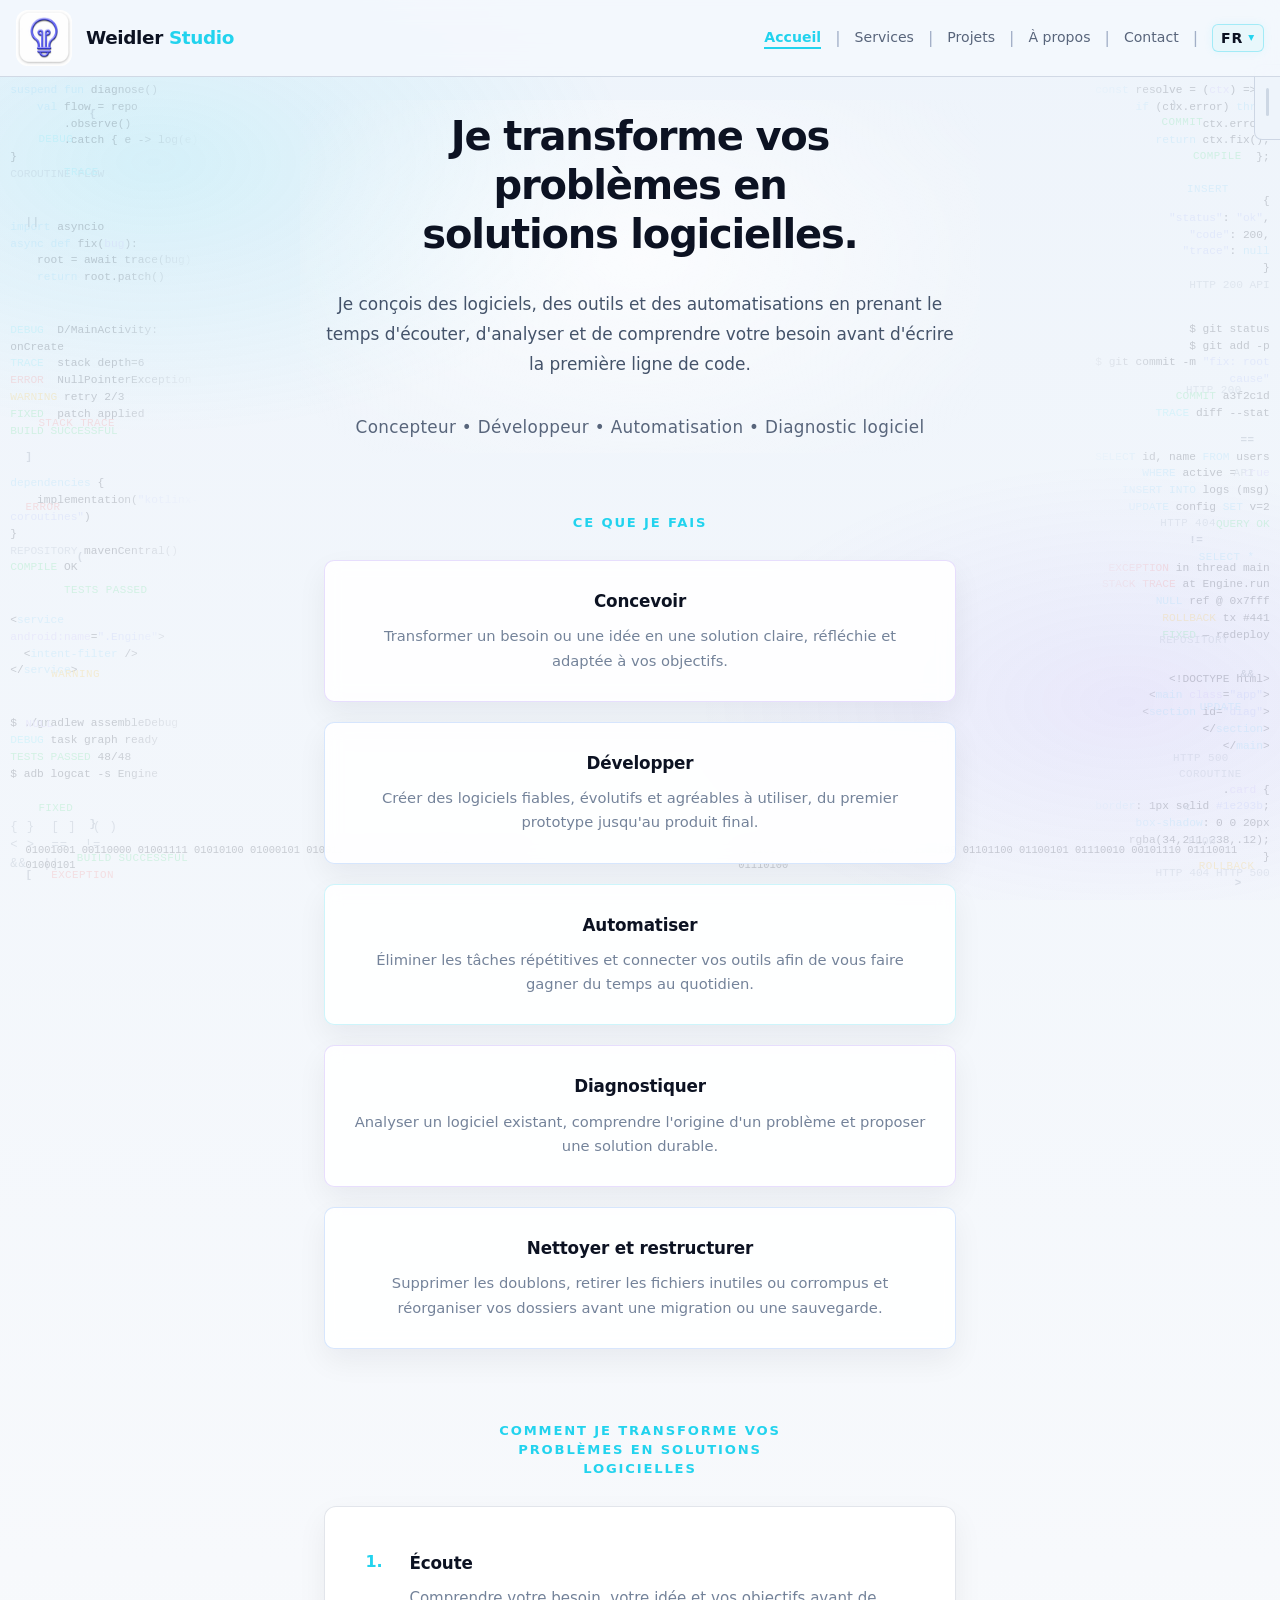
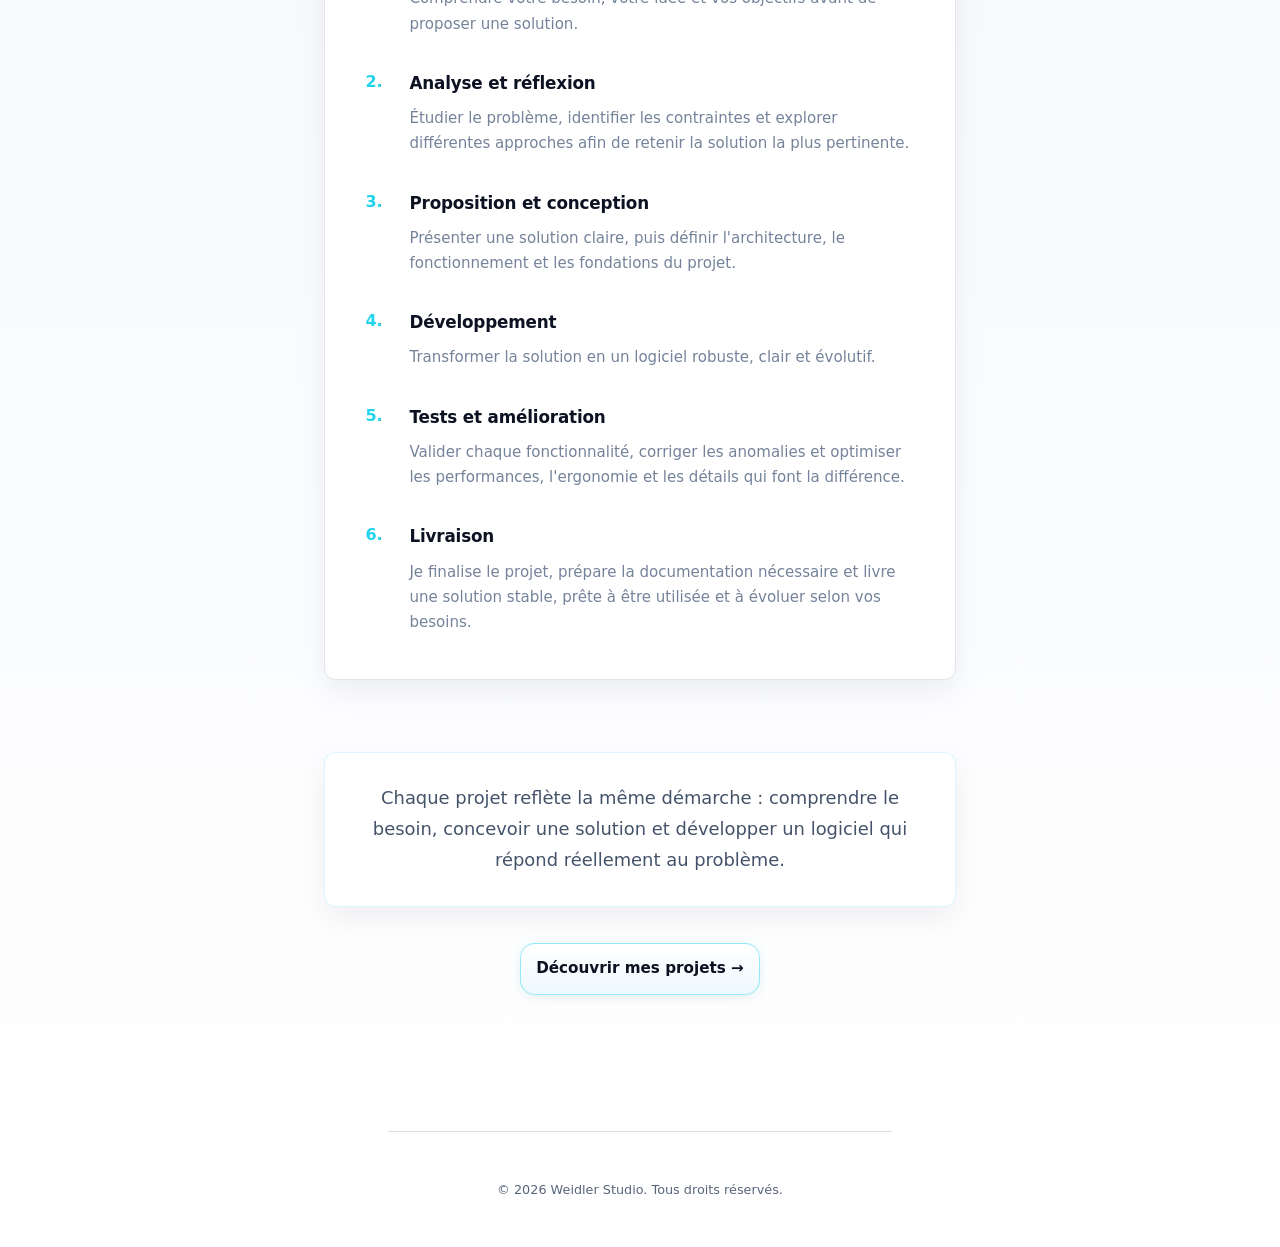
==== commit fecd9cc1: "temp: hide Soumission nav and CTA on official site Keep /soumission/ reachable by direct URL; flip H" ====
--- a/index.html
+++ b/index.html
@@ -33,13 +33,12 @@
                 <span class="nav-sep" aria-hidden="true">|</span>
                 <a href="projects/index.html"><span class="nav-link-text" data-translate>Projets</span></a>
                 <span class="nav-sep" aria-hidden="true">|</span>
-                <a href="soumission/index.html"><span class="nav-link-text" data-translate>Soumission</span></a>
-                <span class="nav-sep" aria-hidden="true">|</span>
+                <!-- TEMP: Soumission masquée — lien menu retiré -->
                 <a href="about/index.html"><span class="nav-link-text" data-translate>À propos</span></a>
                 <span class="nav-sep" aria-hidden="true">|</span>
                 <a href="contact/index.html"><span class="nav-link-text" data-translate>Contact</span></a>
             </nav>
-            <script src="js/site-nav.js?v=3"></script>
+            <script src="js/site-nav.js?v=4"></script>
             <span class="lang-status" id="langStatus" data-translate>Traduction…</span>
             <nav class="lang-switcher" id="langFlags" aria-label="Choisir la langue">
                 <button type="button" class="lang-btn" data-lang="en" title="English">EN</button>
--- a/css/layout.css
+++ b/css/layout.css
@@ -1092,6 +1092,7 @@
 }
 
 .about-list {
+    list-style: none;
     padding: 0;
     margin: 0;
 }
@@ -1557,7 +1558,7 @@
         top: calc(100% + 4px);
         left: 0;
         right: 0;
-        z-index: 120;
+        z-index: 250;
         max-height: min(280px, 52vh);
         overflow-y: auto;
         -webkit-overflow-scrolling: touch;
@@ -1620,8 +1621,8 @@
 
     /* Panneau thème : sous la barre du haut, ne recouvre pas le menu ouvert */
     .site-header .theme-drawer {
-        position: fixed;
-        top: var(--header-h);
+        position: absolute;
+        top: 100%;
         right: 0;
         margin: 0;
         z-index: 150;
@@ -1715,6 +1716,105 @@
     .home-bg-scatter { opacity: 1; }
     .home-bg-scatter .home-bg-kw,
     .home-bg-scatter .home-bg-sym { font-size: 0.52rem; }
+}
+
+/* Soumission — select custom sur appareils tactiles (Android, etc.)
+   Active même si largeur CSS > 640px. Desktop non tactile inchangé. */
+@media (hover: none) and (pointer: coarse) {
+    .page-soumission .submission-panel select {
+        font-size: 0.875rem;
+        line-height: 1.35;
+        -webkit-text-size-adjust: 100%;
+        text-size-adjust: 100%;
+    }
+
+    .page-soumission .submission-panel select option {
+        font-size: 0.875rem;
+        line-height: 1.35;
+    }
+
+    .page-soumission .submission-select-custom {
+        position: relative;
+        display: block;
+        width: 100%;
+        max-width: 520px;
+    }
+
+    .page-soumission .submission-select-native {
+        position: absolute;
+        width: 1px;
+        height: 1px;
+        padding: 0;
+        margin: -1px;
+        overflow: hidden;
+        clip: rect(0, 0, 0, 0);
+        white-space: nowrap;
+        border: 0;
+    }
+
+    .page-soumission .submission-select-toggle {
+        position: relative;
+        display: flex;
+        align-items: center;
+        justify-content: space-between;
+        gap: 12px;
+        width: 100%;
+        max-width: 520px;
+        min-height: 50px;
+        height: 50px;
+        padding: 0 46px 0 16px;
+        box-sizing: border-box;
+        text-align: left;
+        font-family: inherit;
+        line-height: 1.35;
+    }
+
+    .page-soumission .submission-select-label {
+        flex: 1;
+        min-width: 0;
+        overflow: hidden;
+        text-overflow: ellipsis;
+        white-space: nowrap;
+    }
+
+    .page-soumission .submission-select-chevron {
+        position: absolute;
+        right: 16px;
+        top: 50%;
+        transform: translateY(-50%);
+        font-size: 0.55em;
+        line-height: 1;
+        pointer-events: none;
+    }
+
+    .page-soumission .submission-select-menu {
+        position: absolute;
+        top: calc(100% + 4px);
+        left: 0;
+        right: 0;
+        z-index: 250;
+        max-height: min(280px, 52vh);
+        overflow-y: auto;
+        -webkit-overflow-scrolling: touch;
+        box-sizing: border-box;
+    }
+
+    .page-soumission .submission-select-option {
+        display: block;
+        width: 100%;
+        padding: 10px 14px;
+        box-sizing: border-box;
+        text-align: left;
+        font-family: inherit;
+        line-height: 1.3;
+        border: none;
+        border-bottom-width: 1px;
+        border-bottom-style: solid;
+    }
+
+    .page-soumission .submission-select-option:last-child {
+        border-bottom: none;
+    }
 }
 
 @media (max-width: 400px) {
@@ -1918,8 +2018,12 @@
     margin-bottom: 36px !important;
 }
 
-body[data-nav-active="services"] .page-intro .lead {
-    margin-top: 0 !important;
+body[data-nav-active="services"] .page-intro .lead {
+    margin-top: 0 !important;
+}
+
+body[data-nav-active="services"] .features-grid {
+    grid-template-columns: 1fr;
 }
 
 .theme-drawer {
